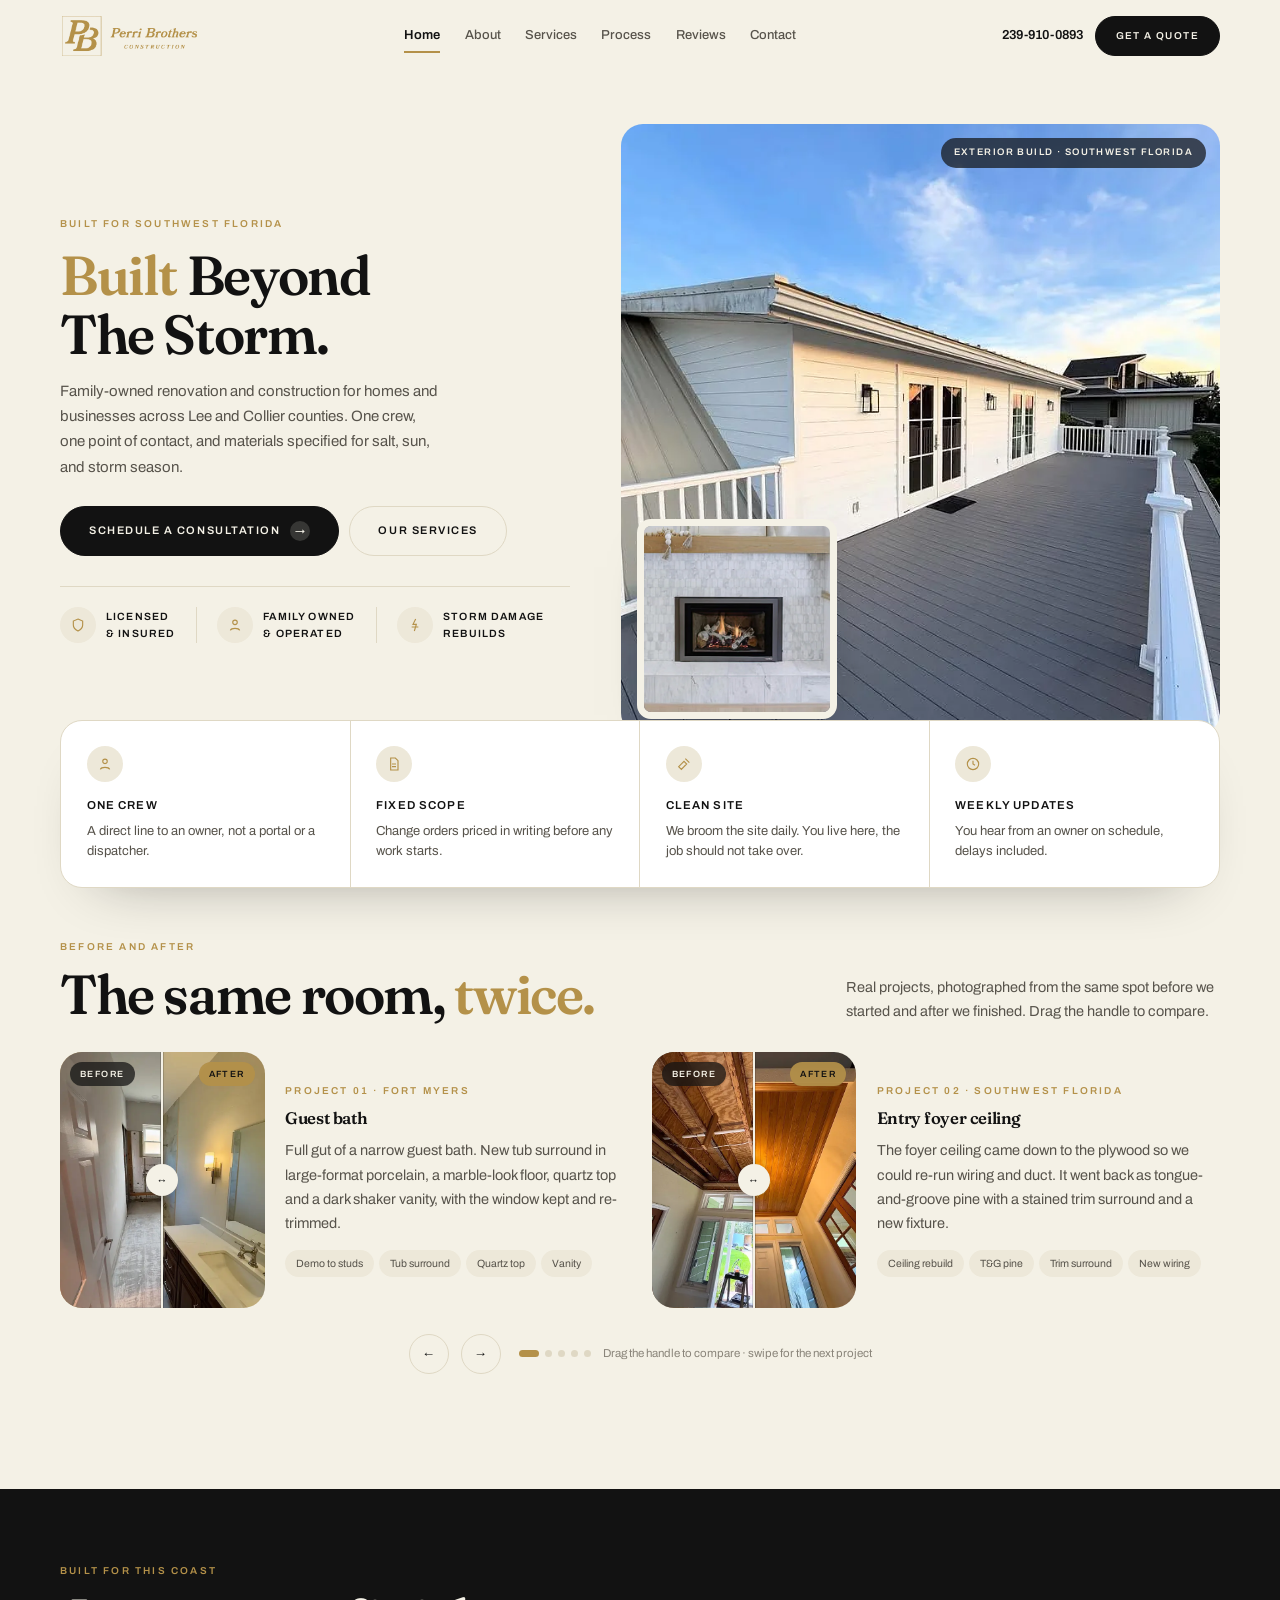
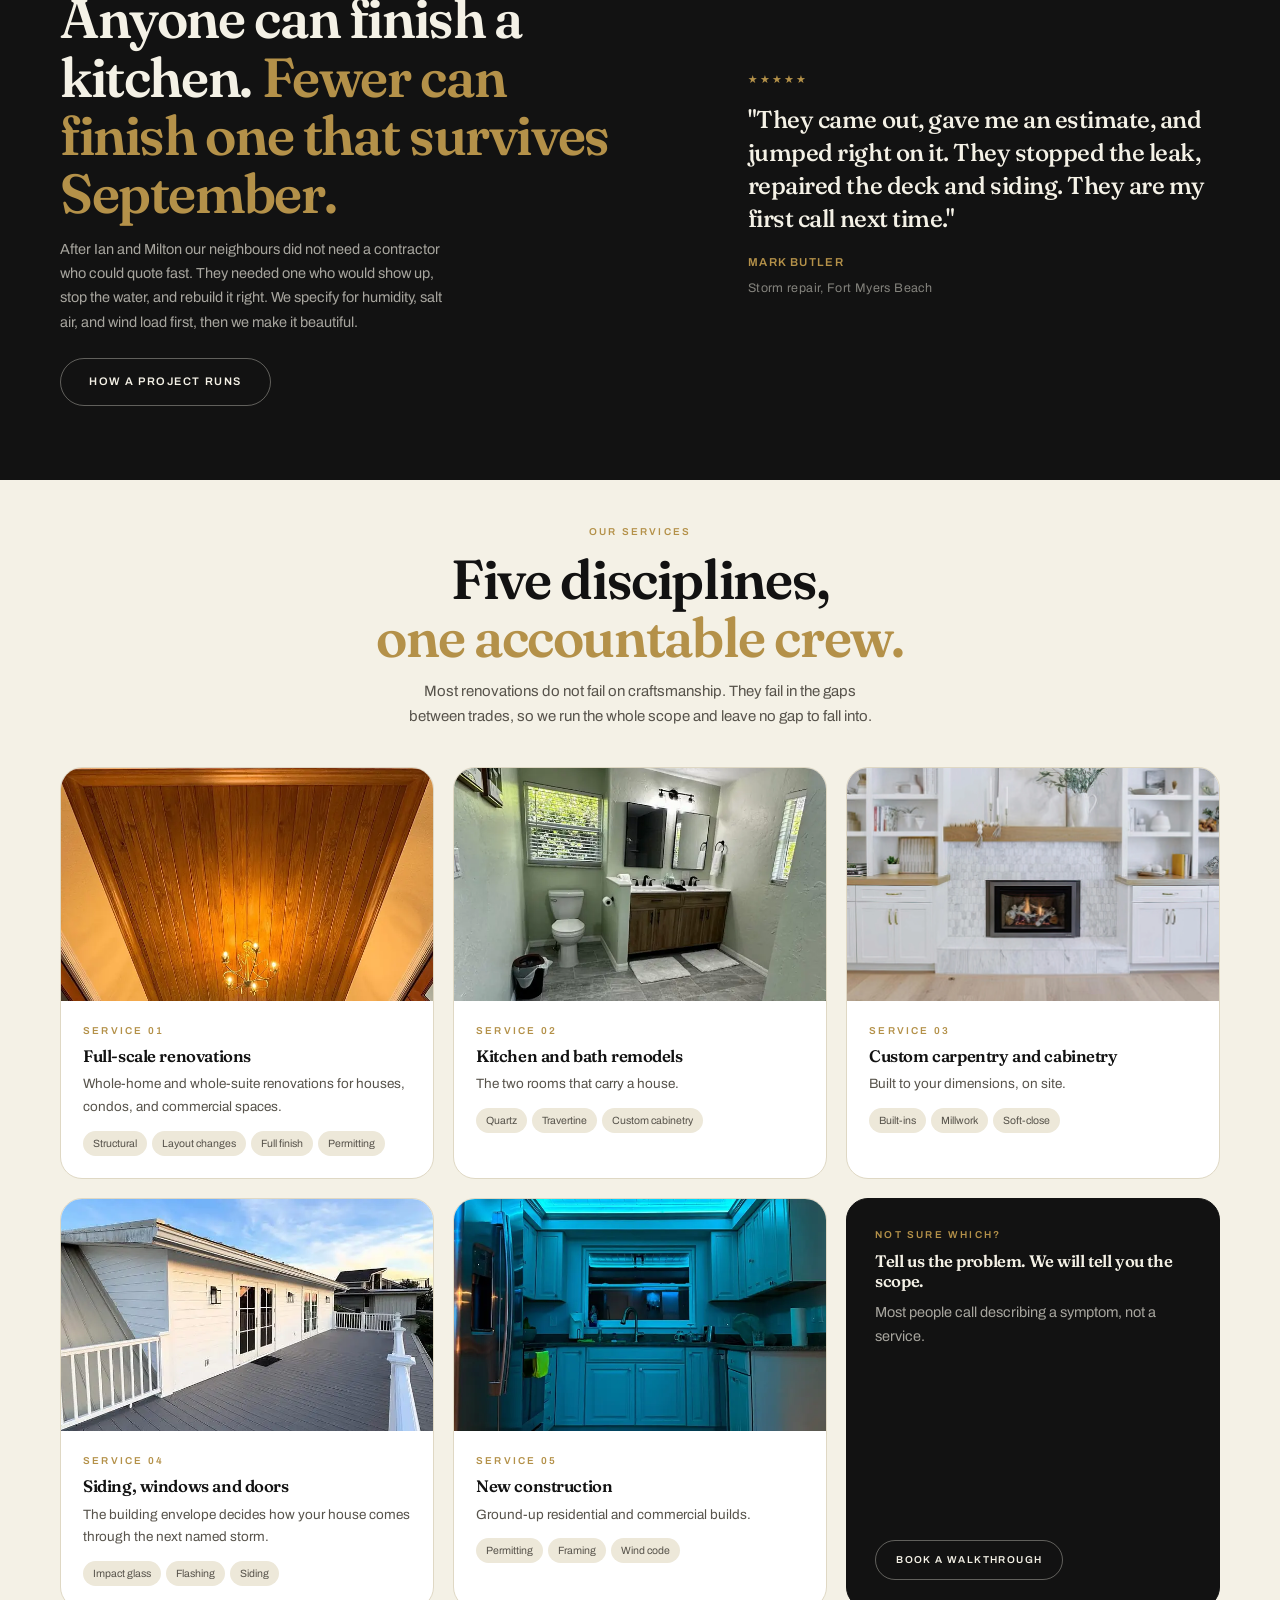
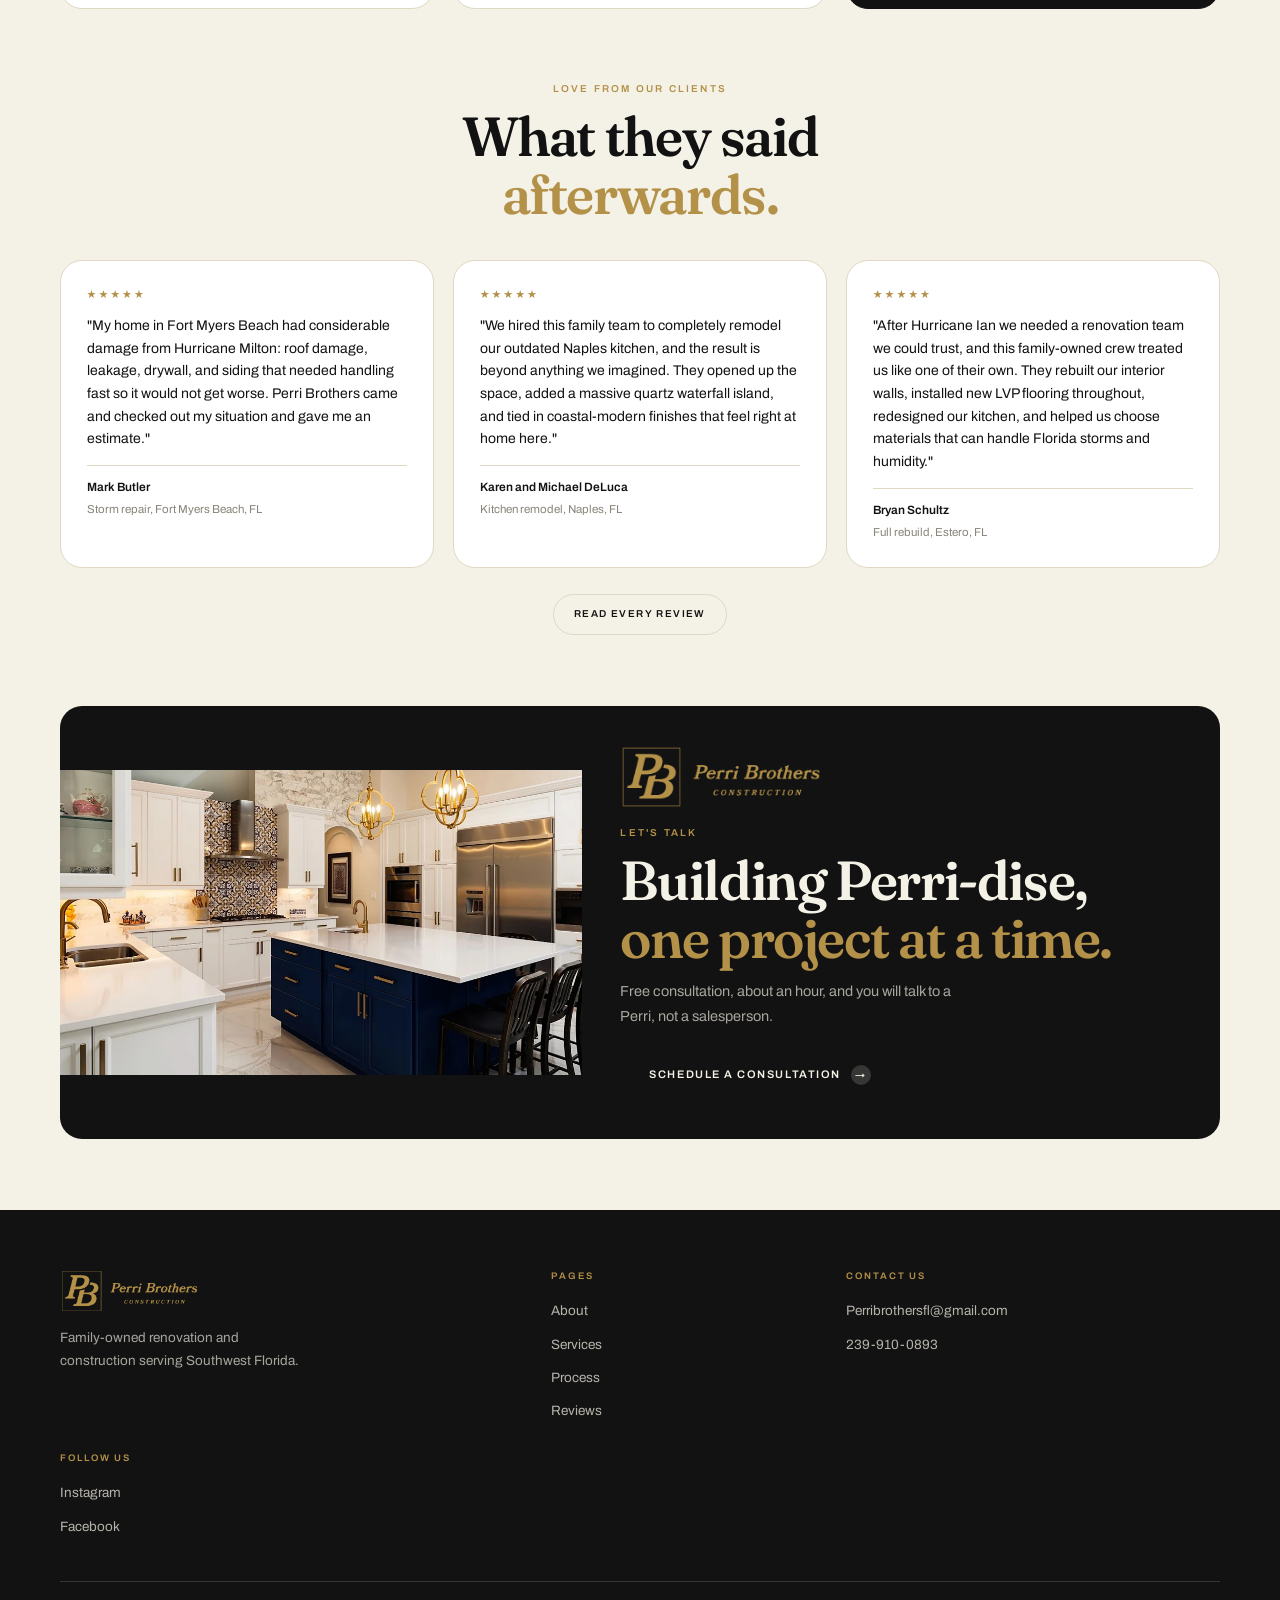
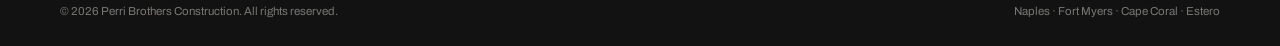
==== index.html @ 61377cba "Add files via upload" ====
<!DOCTYPE html>
<html lang="en">
<head>
<meta charset="utf-8">
<meta name="viewport" content="width=device-width, initial-scale=1">
<title>Perri Brothers Construction | Southwest Florida</title>
<meta name="description" content="Family-owned renovation and construction for homes and businesses across Southwest Florida.">
<link rel="icon" type="image/png" href="images/logo-monogram.png">
<link rel="apple-touch-icon" href="images/logo-monogram.png">
<link rel="stylesheet" href="css/styles.css">
<link rel="canonical" href="https://perribrothers.com/">
<meta name="theme-color" content="#121212">
<meta name="robots" content="index,follow">
<meta property="og:type" content="website">
<meta property="og:site_name" content="Perri Brothers Construction">
<meta property="og:title" content="Perri Brothers Construction | Southwest Florida">
<meta property="og:description" content="Family-owned renovation and construction for homes and businesses across Lee and Collier counties.">
<meta property="og:url" content="https://perribrothers.com/">
<meta property="og:image" content="https://perribrothers.com/images/hero-exterior-deck.webp">
<meta name="twitter:card" content="summary_large_image">
<link rel="preload" as="image" href="images/hero-exterior-deck.webp">
<script type="application/ld+json">
{
  "@context": "https://schema.org",
  "@type": "GeneralContractor",
  "name": "Perri Brothers Construction",
  "url": "https://perribrothers.com/",
  "image": "https://perribrothers.com/images/hero-exterior-deck.webp",
  "email": "Perribrothersfl@gmail.com",
  "telephone": "+1-239-910-0893",
  "description": "Family-owned renovation and construction for homes and businesses across Southwest Florida.",
  "areaServed": ["Fort Myers","Fort Myers Beach","Cape Coral","Estero","Sanibel","Lehigh Acres","Naples","Bonita Springs"],
  "address": {"@type":"PostalAddress","addressRegion":"FL","addressCountry":"US"},
  "sameAs": ["https://www.instagram.com/perri_brothers/","https://www.facebook.com/profile.php?id=61581746925898"]
}
</script>
<link rel="preconnect" href="https://fonts.googleapis.com">
<link rel="preconnect" href="https://fonts.gstatic.com" crossorigin>
<link href="https://fonts.googleapis.com/css2?family=Archivo:wght@400;500;600;700&family=Fraunces:opsz,wght,SOFT,WONK@9..144,400..700,0..100,0..1&display=swap" rel="stylesheet">
</head>
<body>

<svg style="display:none">
  <symbol id="i-shield" viewBox="0 0 24 24" fill="none" stroke="currentColor" stroke-width="1.7"><path d="M12 3l7 3v6c0 4-3 7-7 9-4-2-7-5-7-9V6z"/></symbol>
  <symbol id="i-home" viewBox="0 0 24 24" fill="none" stroke="currentColor" stroke-width="1.7"><path d="M4 11l8-6 8 6M6 10v9h12v-9"/></symbol>
  <symbol id="i-storm" viewBox="0 0 24 24" fill="none" stroke="currentColor" stroke-width="1.7"><path d="M7 15h10M13 3l-4 8h5l-3 10"/></symbol>
  <symbol id="i-user" viewBox="0 0 24 24" fill="none" stroke="currentColor" stroke-width="1.7"><circle cx="12" cy="8" r="3.4"/><path d="M5 20c1.5-4 12.5-4 14 0"/></symbol>
  <symbol id="i-doc" viewBox="0 0 24 24" fill="none" stroke="currentColor" stroke-width="1.7"><path d="M7 3h7l4 4v14H7z"/><path d="M9 12h6M9 16h6"/></symbol>
  <symbol id="i-broom" viewBox="0 0 24 24" fill="none" stroke="currentColor" stroke-width="1.7"><path d="M14 4l6 6M8 20l-4-4 8-8 4 4z"/></symbol>
  <symbol id="i-clock" viewBox="0 0 24 24" fill="none" stroke="currentColor" stroke-width="1.7"><circle cx="12" cy="12" r="8.5"/><path d="M12 7v5l3 2"/></symbol>
  <symbol id="i-pin" viewBox="0 0 24 24" fill="none" stroke="currentColor" stroke-width="1.7"><path d="M12 21s7-6 7-11a7 7 0 10-14 0c0 5 7 11 7 11z"/><circle cx="12" cy="10" r="2.4"/></symbol>
  <symbol id="i-mail" viewBox="0 0 24 24" fill="none" stroke="currentColor" stroke-width="1.7"><rect x="3" y="5" width="18" height="14" rx="2"/><path d="M3.5 7l8.5 6 8.5-6"/></symbol>
  <symbol id="i-phone" viewBox="0 0 24 24" fill="none" stroke="currentColor" stroke-width="1.7"><path d="M6 3h3l2 5-2.5 1.5a12 12 0 006 6L16 13l5 2v3a2 2 0 01-2.2 2A17 17 0 014 5.2 2 2 0 016 3z"/></symbol>
  <symbol id="i-ig" viewBox="0 0 24 24" fill="none" stroke="currentColor" stroke-width="1.7"><rect x="3.5" y="3.5" width="17" height="17" rx="5"/><circle cx="12" cy="12" r="3.6"/><circle cx="17" cy="7" r="1"/></symbol>
  <symbol id="i-star" viewBox="0 0 24 24" fill="none" stroke="currentColor" stroke-width="1.7"><path d="M12 4l2.4 5 5.6.7-4 3.9 1 5.4-5-2.7-5 2.7 1-5.4-4-3.9 5.6-.7z"/></symbol>
</svg>

<header class="nav" id="nav"><div class="nav__in">
  <a href="#/home" data-go="home" aria-label="Perri Brothers Construction, home"><img class="brand" id="navLogo" alt="Perri Brothers Construction"></a>
  <nav class="nav__l" id="links">
    <a href="#/home" data-go="home">Home</a>
    <a href="#/about" data-go="about">About</a>
    <a href="#/services" data-go="services">Services</a>
    <a href="#/process" data-go="process">Process</a>
    <a href="#/reviews" data-go="reviews">Reviews</a>
    <a href="#/contact" data-go="contact">Contact</a>
  </nav>
  <div class="nav__r">
    <a class="nav__t" href="tel:+12399100893">239-910-0893</a>
    <a class="b b--s" href="#/contact" data-go="contact">Get a quote</a>
    <button class="bg" id="bg" aria-label="Menu"><i></i><i></i><i></i></button>
  </div>
</div></header>

<main>

<!-- ================= HOME ================= -->
<section class="page on" id="p-home">

  <div class="hero wrap">
    <div class="hero__g">
      <div data-r>
        <span class="lbl">Built for Southwest Florida</span>
        <h1 class="s1"><span class="gold">Built</span> Beyond<br>The Storm.</h1>
        <p class="p p--lg">Family-owned renovation and construction for homes and businesses across Lee and Collier counties. One crew, one point of contact, and materials specified for salt, sun, and storm season.</p>
        <div class="hero__acts">
          <a class="b" href="#/contact" data-go="contact">Schedule a consultation <span class="ar">&rarr;</span></a>
          <a class="b b--o" href="#/services" data-go="services">Our services</a>
        </div>
        <div class="trio">
          <div><span class="ico"><svg><use href="#i-shield"/></svg></span><b>Licensed<br>&amp; insured</b></div>
          <div><span class="ico"><svg><use href="#i-user"/></svg></span><b>Family owned<br>&amp; operated</b></div>
          <div><span class="ico"><svg><use href="#i-storm"/></svg></span><b>Storm damage<br>rebuilds</b></div>
        </div>
      </div>
      <div class="hero__m" data-r style="--d:100ms">
        <figure class="hero__main">
          <img data-img="hero_a" alt="Composite deck, railings and siding on a completed Southwest Florida build">
          <figcaption>Exterior build &middot; Southwest Florida</figcaption>
        </figure>
        <figure class="hero__inset">
          <img data-img="hero_b" alt="Marble fireplace surround and custom built-in shelving">
        </figure>
      </div>
    </div>
  </div>

  <div class="wrap barlift" style="padding-bottom:clamp(30px,4vw,52px)">
    <div class="bar" data-r>
      <div><span class="ico"><svg><use href="#i-user"/></svg></span><b>One crew</b><p>A direct line to an owner, not a portal or a dispatcher.</p></div>
      <div><span class="ico"><svg><use href="#i-doc"/></svg></span><b>Fixed scope</b><p>Change orders priced in writing before any work starts.</p></div>
      <div><span class="ico"><svg><use href="#i-broom"/></svg></span><b>Clean site</b><p>We broom the site daily. You live here, the job should not take over.</p></div>
      <div><span class="ico"><svg><use href="#i-clock"/></svg></span><b>Weekly updates</b><p>You hear from an owner on schedule, delays included.</p></div>
    </div>
  </div>

  <div class="wrap sec" style="padding-top:0">
    <div class="grid" style="margin-bottom:clamp(18px,2.2vw,30px)">
      <div class="sp6" data-r>
        <span class="lbl">Before and after</span>
        <h2 class="s1" style="margin-top:10px">The same room, <span class="gold">twice.</span></h2>
      </div>
      <div class="sp4 st9" style="align-self:end" data-r>
        <p class="p">Real projects, photographed from the same spot before we started and after we finished. Drag the handle to compare.</p>
      </div>
    </div>
    <div class="ba" data-r>
      <div class="ba__track" id="baTrack"></div>
      <div class="ba__nav">
        <button class="ba__b" id="baPrev" aria-label="Previous project">&larr;</button>
        <button class="ba__b" id="baNext" aria-label="Next project">&rarr;</button>
        <span class="ba__dots" id="baDots"></span>
        <span class="ba__hint">Drag the handle to compare &middot; swipe for the next project</span>
      </div>
    </div>
  </div>

  <div class="coast">
    <div class="wrap"><div class="grid" style="align-items:center">
      <div class="sp6" data-r>
        <span class="lbl">Built for this coast</span>
        <h2 class="s1" style="margin-top:10px;color:var(--cream)">Anyone can finish a kitchen. <span class="gold">Fewer can finish one that survives September.</span></h2>
        <p class="p" style="margin-top:14px;color:rgba(244,241,230,.66);max-width:48ch">After Ian and Milton our neighbours did not need a contractor who could quote fast. They needed one who would show up, stop the water, and rebuild it right. We specify for humidity, salt air, and wind load first, then we make it beautiful.</p>
        <a class="b b--od" style="margin-top:24px" href="#/process" data-go="process">How a project runs</a>
      </div>
      <div class="sp5 st8" data-r style="--d:80ms">
        <div style="color:var(--gold);font-size:11px;letter-spacing:.2em;margin-bottom:14px">★★★★★</div>
        <blockquote style="font-family:var(--serif);font-variation-settings:'SOFT' 28,'WONK' 1;font-weight:500;font-size:clamp(18px,1.9vw,26px);line-height:1.36;letter-spacing:-.02em;color:var(--cream)">"They came out, gave me an estimate, and jumped right on it. They stopped the leak, repaired the deck and siding. They are my first call next time."</blockquote>
        <div style="margin-top:18px;font-size:11.5px;font-weight:600;letter-spacing:.12em;text-transform:uppercase;color:var(--gold)">Mark Butler<span style="display:block;font-weight:400;letter-spacing:.03em;text-transform:none;color:rgba(244,241,230,.5);margin-top:6px;font-size:12.5px">Storm repair, Fort Myers Beach</span></div>
      </div>
    </div></div>
  </div>

  <div class="wrap sec" style="padding-top:0">
    <div class="center" style="max-width:640px;margin:0 auto clamp(26px,3vw,40px)" data-r>
      <span class="lbl">Our services</span>
      <h2 class="s1" style="margin-top:10px">Five disciplines, <span class="gold nl">one accountable crew.</span></h2>
      <p class="p p--lg" style="margin-top:12px;max-width:52ch">Most renovations do not fail on craftsmanship. They fail in the gaps between trades, so we run the whole scope and leave no gap to fall into.</p>
    </div>
    <div class="grid swipe" id="svcCards"></div>
  </div>

  <div class="wrap sec" style="padding-top:0">
    <div class="center" style="max-width:600px;margin:0 auto clamp(24px,3vw,36px)" data-r>
      <span class="lbl">Love from our clients</span>
      <h2 class="s1" style="margin-top:10px">What they said <span class="gold">afterwards.</span></h2>
    </div>
    <div class="grid swipe" id="tstCards"></div>
    <div class="center" style="margin-top:26px" data-r><a class="b b--o b--s" href="#/reviews" data-go="reviews">Read every review</a></div>
  </div>

  <div class="wrap"><div class="ban" data-r>
    <div class="ban__i"><img data-img="kitchen" alt="Completed kitchen renovation"></div>
    <div class="ban__b">
      <img class="brand brand--lg" id="banLogo" style="margin-bottom:16px" alt="">
      <span class="lbl">Let's talk</span>
      <h2 class="s1" style="margin-top:10px;color:var(--cream)">Building Perri-dise, <span class="gold">one project at a time.</span></h2>
      <p class="p">Free consultation, about an hour, and you will talk to a Perri, not a salesperson.</p>
      <a class="b" style="margin-top:22px" href="#/contact" data-go="contact">Schedule a consultation <span class="ar">&rarr;</span></a>
    </div>
  </div></div>
</section>

<!-- ================= ABOUT ================= -->
<section class="page" id="p-about">
  <div class="ph"><div class="wrap"><div class="grid">
    <div class="sp7" data-r><span class="ph__n">02 / About</span><h1 class="s1">Two brothers, one crew, <span class="gold nl">a name on every job.</span></h1></div>
    <div class="sp4 st9" style="align-self:end" data-r><p class="p">Not a franchise or a call centre. The people who quote your project are the people who run it.</p></div>
  </div></div></div>

  <div class="wrap sec"><div class="grid" style="align-items:center">
    <div class="sp6" data-r><div style="border-radius:var(--rr);overflow:hidden"><img data-img="team" alt="The Perri brothers, owners of Perri Brothers Construction" style="width:100%;aspect-ratio:3/2;object-fit:cover;object-position:center 16%"></div></div>
    <div class="sp5 st8" data-r style="--d:80ms">
      <span class="lbl">The owners</span>
      <h2 class="s2" style="margin-top:10px">You will meet us on day one, <span class="gold nl">and every day after.</span></h2>
      <p class="p" style="margin-top:14px">Most homeowners meet a salesperson, sign, and never see them again. We built this the other way around. The brothers who shake your hand at the walkthrough are on site through framing, selections, and the punch list.</p>
      <p class="p" style="margin-top:11px">It is also why we cap how many projects we run at once. We would rather turn work down than hand your house to a crew we have never met.</p>
    </div>
  </div></div>

  <div class="wrap sec" style="padding-top:0">
    <div class="center" style="max-width:600px;margin:0 auto clamp(24px,3vw,36px)" data-r>
      <span class="lbl">Mission, vision and values</span>
      <h2 class="s1" style="margin-top:10px">What the family <span class="gold nl">stands on.</span></h2>
      <p class="p" style="margin-top:12px">To deliver high-quality construction with integrity, professionalism, and diligence.</p>
    </div>
    <div class="grid swipe" id="valGrid">
      <div class="sp4" data-r><div class="step"><div class="n">I</div><h4>Integrity</h4><p>We believe in developing lasting relationships through honesty and dependability. In practice that means telling you when a repair is cheaper than the remodel you called about.</p></div></div>
      <div class="sp4" data-r style="--d:70ms"><div class="step"><div class="n">II</div><h4>Quality</h4><p>Every project is set about with meticulous care and craftsmanship. It is also why we are rarely the fastest quote you will get.</p></div></div>
      <div class="sp4" data-r style="--d:140ms"><div class="step"><div class="n">III</div><h4>Communication</h4><p>Timeliness and transparency are the cornerstones of the trust we build with every client, including the weeks when the news is a delay.</p></div></div>
    </div>
  </div>

  <div class="wrap sec" style="padding-top:0"><div class="grid" style="align-items:center">
    <div class="sp6" data-r>
      <span class="lbl">Service area</span>
      <h2 class="s2" style="margin-top:10px">We keep the radius <span class="gold">tight on purpose.</span></h2>
      <p class="p" style="margin-top:12px">Close enough that an owner can be at your house the same morning you call.</p>
      <div style="margin-top:16px">
        <div class="row"><b>Lee County</b><span>Fort Myers, Fort Myers Beach, Cape Coral, Estero, Sanibel, Lehigh Acres</span></div>
        <div class="row"><b>Collier County</b><span>Naples, Bonita Springs</span></div>
      </div>
    </div>
    <div class="sp5 st8" data-r style="--d:80ms">
      <div style="border-radius:var(--rr);overflow:hidden"><img data-img="b_van" alt="Finished vanity detail" style="width:100%;aspect-ratio:4/3;object-fit:cover"></div>
      <p class="p" style="margin-top:14px">Not on the list? Call us anyway. If we cannot take it, we will tell you who should.</p>
    </div>
  </div></div>
</section>

<!-- ================= SERVICES ================= -->
<section class="page" id="p-services">
  <div class="ph"><div class="wrap"><div class="grid">
    <div class="sp7" data-r><span class="ph__n">03 / Services</span><h1 class="s1">What is <span class="gold">actually included.</span></h1></div>
    <div class="sp4 st9" style="align-self:end" data-r><p class="p">Every contractor lists the same five. Here is the scope behind ours.</p></div>
  </div></div></div>
  <div class="wrap sec">
    <div class="grid" style="margin-bottom:clamp(22px,2.6vw,36px)">
      <div class="sp7" data-r>
        <span class="lbl">Our services</span>
        <h2 class="s1" style="margin-top:10px">Five disciplines, <span class="gold">one crew.</span></h2>
      </div>
      <div class="sp4 st9" style="align-self:end" data-r>
        <p class="p">Open a category to see the full scope: what we handle, what we specify, and when it is the right call.</p>
        <a class="b" style="margin-top:18px" href="#/contact" data-go="contact">Get a quote <span class="ar">&rarr;</span></a>
      </div>
    </div>
    <div id="svcFull" data-r></div>
  </div>

  <div class="wrap"><div class="ban" data-r>
    <div class="ban__i"><img data-img="l_shelf" alt="Custom millwork detail"></div>
    <div class="ban__b">
      <span class="lbl">Still deciding?</span>
      <h2 class="s1" style="margin-top:10px;color:var(--cream)">Tell us the problem. <span class="gold">We will tell you the scope.</span></h2>
      <p class="p">Most people call describing a symptom, not a service. Walking the space is how we find out which it is.</p>
      <a class="b" style="margin-top:22px" href="#/contact" data-go="contact">Book a walkthrough <span class="ar">&rarr;</span></a>
    </div>
  </div></div>
</section>

<!-- ================= PROCESS ================= -->
<section class="page" id="p-process">
  <div class="ph"><div class="wrap"><div class="grid">
    <div class="sp7" data-r><span class="ph__n">04 / Process</span><h1 class="s1">Five stages. <span class="gold nl">No mystery months.</span></h1></div>
    <div class="sp4 st9" style="align-self:end" data-r><p class="p">The worst part of a renovation is not the dust. It is not knowing what happens next.</p></div>
  </div></div></div>

  <div class="wrap sec">
    <ol class="tl">
      <li class="tl__i" data-r style="--d:0ms"><span class="tl__n">01</span><h4>Consultation</h4><p>We walk the space, listen to what is not working, and talk honestly about budget before anyone draws anything. Free, about an hour.</p><span class="tl__o">You leave with A realistic budget range</span></li>
      <li class="tl__i" data-r style="--d:60ms"><span class="tl__n">02</span><h4>Design and selections</h4><p>Layouts, materials, and fixtures chosen together, with samples in hand and in your light rather than from a catalogue.</p><span class="tl__o">You leave with A fixed scope and a firm number</span></li>
      <li class="tl__i" data-r style="--d:120ms"><span class="tl__n">03</span><h4>Permitting</h4><p>We pull permits and handle the county. In Lee and Collier this is where most projects stall, so we build the wait into your schedule.</p><span class="tl__o">You leave with Approved permits and a real start date</span></li>
      <li class="tl__i" data-r style="--d:180ms"><span class="tl__n">04</span><h4>Build</h4><p>One crew, sequenced trades, and a site broomed at the end of every day. You get a weekly update from an owner, including the weeks when the news is a delay.</p><span class="tl__o">You leave with Weekly updates, no surprise change orders</span></li>
      <li class="tl__i" data-r style="--d:240ms"><span class="tl__n">05</span><h4>Punch and walkthrough</h4><p>We walk it with you and write down everything you notice, not just what we notice. The list closes out before we ask for final payment.</p><span class="tl__o">You leave with A closed punch list and warranty in writing</span></li>
    </ol>
  </div>

  <div class="wrap sec" style="padding-top:0">
    <div class="center" style="max-width:600px;margin:0 auto clamp(24px,3vw,36px)" data-r>
      <span class="lbl">The honest part</span>
      <h2 class="s1" style="margin-top:10px">Where projects <span class="gold">actually go wrong.</span></h2>
    </div>
    <div class="grid swipe" id="honestGrid">
      <div class="sp4" data-r><div class="step"><h4>Permitting</h4><p>County review times move. We quote a range, not a promise, and update you the day it changes.</p></div></div>
      <div class="sp4" data-r style="--d:70ms"><div class="step"><h4>Selections</h4><p>Late material choices stall framing. We lock finishes before demo starts for a reason.</p></div></div>
      <div class="sp4" data-r style="--d:140ms"><div class="step"><h4>Hidden conditions</h4><p>Older SWFL homes hide rot and out-of-code wiring. We price it the day we find it, in writing.</p></div></div>
    </div>
  </div>
</section>

<!-- ================= REVIEWS ================= -->
<section class="page" id="p-reviews">
  <div class="ph"><div class="wrap"><div class="grid">
    <div class="sp7" data-r><span class="ph__n">05 / Reviews</span><h1 class="s1">The whole review, <span class="gold nl">not the pull quote.</span></h1></div>
    <div class="sp4 st9" style="align-self:end" data-r><p class="p">Two of these came to us after a hurricane, which tells you more than a rating out of five.</p></div>
  </div></div></div>
  <div class="wrap sec" id="revFull"></div>

  <div class="wrap sec" style="padding-top:0">
    <div class="grid" style="margin-bottom:clamp(14px,1.8vw,24px)">
      <div class="sp7" data-r><span class="lbl">Recent work</span><h2 class="s2" style="margin-top:8px">A few of the jobs behind these reviews.</h2></div>
    </div>
    <div class="work" data-r>
      <figure><img data-img="svc_reno" alt="Tongue and groove ceiling rebuild"></figure>
      <figure><img data-img="rev_b" alt="Finished guest bath"></figure>
      <figure><img data-img="rev_a" alt="Grey subway tile walk-in shower"></figure>
      <figure><img data-img="svc_env" alt="Exterior deck and siding"></figure>
    </div>
  </div>
  <div class="wrap"><div class="ban" data-r>
    <div class="ban__i"><img data-img="l_fire" alt="Finished fireplace surround"></div>
    <div class="ban__b">
      <span class="lbl">Your turn</span>
      <h2 class="s1" style="margin-top:10px;color:var(--cream)">We would rather <span class="gold">earn the next one.</span></h2>
      <p class="p">Every review here started with a walkthrough and an honest number.</p>
      <a class="b" style="margin-top:22px" href="#/contact" data-go="contact">Schedule a consultation <span class="ar">&rarr;</span></a>
    </div>
  </div></div>
</section>

<!-- ================= CONTACT ================= -->
<section class="page" id="p-contact">
  <div class="ph"><div class="wrap"><div class="grid">
    <div class="sp7" data-r><span class="ph__n">06 / Contact</span><h1 class="s1">Tell us what <span class="gold nl">you are planning.</span></h1></div>
    <div class="sp4 st9" style="align-self:end" data-r><p class="p">An owner reads every one of these.</p></div>
  </div></div></div>

  <div class="wrap sec">
    <div class="ct3" data-r>
      <a href="mailto:Perribrothersfl@gmail.com"><span class="ico"><svg><use href="#i-mail"/></svg></span><span><b>Email us</b><em>Perribrothersfl@gmail.com</em></span></a>
      <a href="tel:+12399100893"><span class="ico"><svg><use href="#i-phone"/></svg></span><span><b>Call us</b><em>239-910-0893</em></span></a>
      <a href="https://www.instagram.com/perri_brothers/"><span class="ico"><svg><use href="#i-ig"/></svg></span><span><b>Follow the work</b><em>@perri_brothers</em></span></a>
    </div>

    <div class="grid">
      <div class="sp7" data-r>
        <div class="ctform">
          <span class="lbl">Request a quote</span>
          <h2 class="s3" style="margin-top:8px">Tell us the problem, not the solution.</h2>
          <p class="p" style="margin-top:8px">Most people call describing a symptom. Walking the space is how we work out the scope.</p>
          <div style="display:grid;gap:16px;margin-top:22px">
            <div class="duo">
              <div class="f"><label for="n1">Name</label><input id="n1" type="text" placeholder="First and last"></div>
              <div class="f"><label for="n2">Phone</label><input id="n2" type="tel" placeholder="(239) 000-0000"></div>
            </div>
            <div class="f"><label for="n3">Email</label><input id="n3" type="email" placeholder="you@email.com"></div>
            <div class="duo">
              <div class="f"><label for="n4">City</label><select id="n4"><option>Naples</option><option>Fort Myers</option><option>Fort Myers Beach</option><option>Cape Coral</option><option>Estero</option><option>Bonita Springs</option><option>Sanibel</option><option>Lehigh Acres</option><option>Somewhere else</option></select></div>
              <div class="f"><label for="n5">Project type</label><select id="n5"><option>Full renovation</option><option>Kitchen or bath</option><option>Carpentry or cabinetry</option><option>Siding, windows or doors</option><option>New construction</option><option>Storm repair</option></select></div>
            </div>
            <div class="f"><label for="n6">What are you trying to fix or build?</label><textarea id="n6" placeholder="Rough scope, timing, and anything that has already gone wrong."></textarea></div>
            <div><button class="b" type="button" id="send">Send request <span class="ar">&rarr;</span></button></div>
            <p class="nt" id="note">Prototype form, not wired to an inbox yet. Connect to the client's CRM or a form endpoint before launch.</p>
          </div>
        </div>
      </div>

      <div class="sp4 st9" data-r style="--d:80ms">
        <div class="ctside">
          <div class="ctnext">
            <figure class="ctnext__pic">
              <img data-img="pbmark" alt="Perri Brothers Construction">
              <figcaption>You will be talking to an owner</figcaption>
            </figure>
            <span class="lbl">What happens next</span>
            <ol>
              <li><i>01</i><span>We call back with a few questions to check we are the right fit.</span></li>
              <li><i>02</i><span>We walk the space together. Free, about an hour, with an owner.</span></li>
              <li><i>03</i><span>You get a written scope and budget range, not a vague verbal number.</span></li>
            </ol>
            <div class="ctnext__area">
              <span class="lbl">Where we work</span>
              <p>Lee and Collier counties: Fort Myers, Fort Myers Beach, Cape Coral, Estero, Sanibel, Lehigh Acres, Naples and Bonita Springs.</p>
            </div>
          </div>

        </div>
      </div>
    </div>
  </div>

</section>

</main>

<footer class="ft"><div class="wrap">
  <div class="grid">
    <div class="sp4">
      <img class="brand" id="ftLogo" alt="Perri Brothers Construction">
      <p class="p p--d" style="margin-top:14px;font-size:13.5px;max-width:30ch">Family-owned renovation and construction serving Southwest Florida.</p>
    </div>
    <div class="sp3 st6"><h4>Pages</h4><ul>
      <li><a href="#/about" data-go="about">About</a></li><li><a href="#/services" data-go="services">Services</a></li>
      <li><a href="#/process" data-go="process">Process</a></li><li><a href="#/reviews" data-go="reviews">Reviews</a></li>
    </ul></div>
    <div class="sp3"><h4>Contact us</h4><ul>
      <li><a href="mailto:Perribrothersfl@gmail.com">Perribrothersfl@gmail.com</a></li>
      <li><a href="tel:+12399100893">239-910-0893</a></li>
    </ul></div>
    <div class="sp2"><h4>Follow us</h4><ul>
      <li><a href="https://www.instagram.com/perri_brothers/">Instagram</a></li>
      <li><a href="https://www.facebook.com/profile.php?id=61581746925898">Facebook</a></li>
    </ul></div>
  </div>
  <div class="ft__bar"><span>© 2026 Perri Brothers Construction. All rights reserved.</span><span>Naples · Fort Myers · Cape Coral · Estero</span></div>
</div></footer>

<script src="js/main.js" defer></script>
</body>
</html>
---- css/styles.css ----
:root{
  /* sampled directly from the client's live site */
  --black:#121212; --black-2:#1B1B1A; --black-3:#262523;
  --cream:#F4F1E6; --cream-2:#EDE8D9; --cream-3:#E4DECB;
  --gold:#B49149;
  --white:#FFFFFF;
  --ink:#121212; --soft:#57534B; --mute:#8A857A;
  --line:#DFD8C4; --lineD:rgba(244,241,230,.16);
  --rr:22px; --r:14px;
  --gut:clamp(28px,5.5vw,60px);
  --sect:clamp(48px,5.6vw,86px);
  --ez:cubic-bezier(.22,1,.36,1);
  --serif:"Fraunces",Georgia,serif;
  --sans:"Archivo",system-ui,sans-serif;
}
:root{--gold-lt:#D3B276}

*{box-sizing:border-box}
html{scroll-behavior:smooth;background:var(--cream);overflow-x:clip}
body{margin:0;background:var(--cream);color:var(--ink);font-family:var(--sans);font-size:15px;line-height:1.62;-webkit-font-smoothing:antialiased;overflow-x:clip}
img{display:block;max-width:100%}
h1,h2,h3,h4,p,ul,figure,blockquote{margin:0;padding:0}
ul{list-style:none}

/* ---------- type ---------- */
.s1,.s2,.s3{font-family:var(--serif);font-variation-settings:"SOFT" 26,"WONK" 1;font-weight:600;letter-spacing:-.025em;line-height:1.06}
.s1{font-size:clamp(32px,4.3vw,58px)}
.s2{font-size:clamp(23px,2.4vw,36px)}
.s3{font-size:clamp(16px,1.3vw,20px);line-height:1.22}
.gold{color:var(--gold)}
/* .nl puts the gold phrase on its own line so headings never leave an orphan word */
.nl{display:block}
.lbl{font-family:var(--sans);font-size:10px;font-weight:600;letter-spacing:.22em;text-transform:uppercase;color:var(--gold);display:block}
.p{color:var(--soft);font-size:14.5px;line-height:1.68}
.p--d{color:rgba(244,241,230,.66)}
.p--lg{font-size:clamp(15px,1.15vw,17px)}
.on-d{color:var(--cream)}
.on-d .p{color:rgba(244,241,230,.66)}

/* ---------- shell ---------- */
.wrap{max-width:1340px;margin:0 auto;padding:0 var(--gut);width:100%}
.grid{display:grid;grid-template-columns:repeat(12,1fr);gap:clamp(12px,1.5vw,22px)}
/* span writes the END edge only so a start class can compose with it */
.sp2{grid-column-end:span 2}
.sp3{grid-column-end:span 3}.sp4{grid-column-end:span 4}.sp5{grid-column-end:span 5}
.sp6{grid-column-end:span 6}.sp7{grid-column-end:span 7}.sp8{grid-column-end:span 8}
.sp12{grid-column:1/-1}
.st6{grid-column-start:6}.st7{grid-column-start:7}.st8{grid-column-start:8}.st9{grid-column-start:9}
@media(max-width:960px){
  .grid{grid-template-columns:repeat(6,1fr)}
  .sp2,.sp3,.sp4{grid-column:auto/span 3}
  .sp5,.sp6,.sp7,.sp8{grid-column:1/-1}
}
@media(max-width:620px){.sp2,.sp3,.sp4{grid-column:1/-1}}
.sec{padding-block:var(--sect)}
.center{text-align:center}
.center .p{margin-left:auto;margin-right:auto}

/* ---------- buttons (pill, from the reference) ---------- */
.b{display:inline-flex;align-items:center;gap:10px;border-radius:999px;font-family:var(--sans);font-size:11px;font-weight:600;letter-spacing:.14em;text-transform:uppercase;padding:14px 28px;text-decoration:none;cursor:pointer;border:1px solid var(--black);background:var(--black);color:var(--cream);transition:background .35s var(--ez),color .35s var(--ez),border-color .35s var(--ez),transform .35s var(--ez)}
.b:hover{background:var(--gold);border-color:var(--gold);color:var(--black);transform:translateY(-2px)}
.b--o{background:transparent;color:var(--ink);border-color:var(--line)}
.b--o:hover{background:var(--black);border-color:var(--black);color:var(--cream)}
.b--od{background:transparent;color:var(--cream);border-color:rgba(244,241,230,.35)}
.b--od:hover{background:var(--gold);border-color:var(--gold);color:var(--black)}
.b--s{padding:11px 20px;font-size:10px}
.b .ar{width:20px;height:20px;border-radius:999px;background:rgba(244,241,230,.16);display:grid;place-items:center;font-size:10px;flex:none}
:focus-visible{outline:2px solid var(--gold);outline-offset:3px}

/* ---------- nav ---------- */
.nav{position:sticky;position:-webkit-sticky;top:0;z-index:60;isolation:isolate;background:var(--cream);border-bottom:1px solid transparent;transition:border-color .4s var(--ez),box-shadow .4s var(--ez)}
.nav.stk{border-bottom-color:var(--line);box-shadow:0 6px 26px -22px rgba(18,18,18,.5)}
.nav__in{max-width:1340px;margin:0 auto;padding:14px var(--gut);display:flex;align-items:center;justify-content:space-between;gap:18px}
.nav__l{display:flex;align-items:center;gap:clamp(12px,1.9vw,30px)}
.nav__l a{font-size:13px;font-weight:500;color:var(--soft);text-decoration:none;padding:4px 0;position:relative}
.nav__l a::after{content:"";position:absolute;left:0;right:0;bottom:-2px;height:1.5px;background:var(--gold);transform:scaleX(0);transition:transform .4s var(--ez)}
.nav__l a:hover::after,.nav__l a.on::after{transform:scaleX(1)}
.nav__l a.on{color:var(--ink);font-weight:600}
.nav__r{display:flex;align-items:center;gap:12px}
.nav__t{font-size:13px;font-weight:600;color:var(--ink);text-decoration:none}
.brand{display:block;height:44px;width:auto;aspect-ratio:3.151;object-fit:contain}
.brand--lg{height:clamp(48px,5vw,66px)}
.bg{display:none;width:40px;height:40px;border:1px solid var(--line);border-radius:999px;background:transparent;cursor:pointer;position:relative;flex:none}
.bg i{position:absolute;left:11px;width:18px;height:1.5px;background:var(--ink);transition:transform .4s var(--ez),opacity .3s}
.bg i:nth-child(1){top:15px}.bg i:nth-child(2){top:19.5px}.bg i:nth-child(3){top:24px}
body.mo .bg i:nth-child(1){transform:translateY(4.5px) rotate(45deg)}
body.mo .bg i:nth-child(2){opacity:0}
body.mo .bg i:nth-child(3){transform:translateY(-4.5px) rotate(-45deg)}
@media(max-width:1000px){
  .nav__l{position:absolute;left:0;right:0;top:100%;z-index:70;flex-direction:column;align-items:stretch;gap:0;background:var(--cream);border-bottom:1px solid var(--line);padding:8px var(--gut) 20px;opacity:0;visibility:hidden;transform:translateY(-10px);transition:all .4s var(--ez)}
  body.mo .nav__l{opacity:1;visibility:visible;transform:none}
  .nav__l a{display:block;width:100%;padding:15px 2px;font-size:16px;border-bottom:1px solid var(--line)}
  .nav__l a::after{display:none}
  .bg{display:block}.nav__t{display:none}.nav__r .b{display:none}
  .brand{height:38px}
}

/* ---------- hero ---------- */
.hero{padding-block:clamp(30px,4vw,56px) clamp(20px,3vw,36px)}
.hero__g{display:grid;grid-template-columns:minmax(0,.92fr) minmax(0,1.08fr);gap:clamp(24px,4vw,60px);align-items:center}
@media(max-width:960px){.hero__g{grid-template-columns:1fr}}
.hero h1{margin-top:14px}
.hero .p{margin-top:16px;max-width:42ch}
.hero__acts{display:flex;flex-wrap:wrap;gap:10px;margin-top:26px}
.trio{display:flex;flex-wrap:wrap;gap:0;margin-top:30px;padding-top:20px;border-top:1px solid var(--line)}
.trio div{display:flex;align-items:center;gap:10px;padding-right:clamp(14px,1.6vw,22px);margin-right:clamp(14px,1.6vw,22px);border-right:1px solid var(--line)}
.trio div:last-child{border-right:0;margin-right:0;padding-right:0}
.ico{width:36px;height:36px;border-radius:999px;background:var(--cream-2);border:1px solid transparent;display:grid;place-items:center;color:var(--gold);flex:none}
.ico svg{width:16px;height:16px}
.trio b{font-size:10.5px;font-weight:600;letter-spacing:.11em;text-transform:uppercase;color:var(--ink)}
.hero__m{position:relative}
.hero__main{margin:0;border-radius:var(--rr);overflow:hidden;background:var(--cream-2);position:relative}
.hero__main img{width:100%;aspect-ratio:5/5.1;object-fit:cover;display:block}
.hero__main figcaption{position:absolute;right:14px;top:14px;background:rgba(18,18,18,.7);backdrop-filter:blur(8px);color:var(--cream);font-size:9.5px;font-weight:600;letter-spacing:.15em;text-transform:uppercase;padding:7px 13px;border-radius:999px}
/* second project layered in the corner: kept inside the frame so it can never collide
   with the text column or the benefits bar that lifts up underneath */
.hero__inset{position:absolute;left:16px;bottom:16px;width:40%;max-width:200px;margin:0;border-radius:var(--r);overflow:hidden;border:7px solid var(--cream);box-shadow:0 22px 46px -26px rgba(18,18,18,.6)}
.hero__inset img{width:100%;aspect-ratio:1/1;object-fit:cover;display:block}
@media(max-width:700px){.hero__inset{width:36%;max-width:132px;border-width:5px;left:12px;bottom:12px}
  .hero__main figcaption{right:10px;top:10px;font-size:9px;padding:6px 10px}}

/* ---------- benefits bar ---------- */
.barlift{position:relative;z-index:2;margin-top:clamp(-64px,-4vw,-24px)}
@media(max-width:960px){.barlift{margin-top:0}}
.bar{background:var(--white);border:1px solid var(--line);border-radius:var(--rr);display:grid;grid-template-columns:repeat(4,1fr);overflow:hidden;box-shadow:0 26px 60px -40px rgba(18,18,18,.45)}
@media(max-width:900px){.bar{grid-template-columns:1fr 1fr}}
@media(max-width:520px){.bar{grid-template-columns:1fr}}
.bar > div{padding:clamp(18px,2vw,26px);border-right:1px solid var(--line)}
.bar > div:last-child{border-right:0}
@media(max-width:900px){
  .bar > div:nth-child(2n){border-right:0}
  .bar > div:nth-child(-n+2){border-bottom:1px solid var(--line)}
}
@media(max-width:520px){.bar > div{border-right:0;border-bottom:1px solid var(--line)}.bar > div:last-child{border-bottom:0}}
.bar b{display:block;font-size:11.5px;font-weight:600;letter-spacing:.1em;text-transform:uppercase;margin:14px 0 6px}
.bar p{font-size:13px;color:var(--soft);line-height:1.55}

/* ---------- split showcase ---------- */
.show{background:var(--cream-2);border-radius:var(--rr);display:grid;grid-template-columns:.86fr 1.14fr;gap:clamp(18px,2.4vw,34px);padding:clamp(20px,2.4vw,34px);align-items:center}
@media(max-width:900px){.show{grid-template-columns:1fr}}
.show__imgs{display:grid;grid-template-columns:1fr 1fr;gap:12px}
.show__imgs figure{position:relative;border-radius:var(--r);overflow:hidden;margin:0}
.show__imgs img{width:100%;aspect-ratio:3/3.4;object-fit:cover}
.show__imgs figcaption{position:absolute;left:12px;top:12px;background:rgba(18,18,18,.72);backdrop-filter:blur(6px);color:var(--cream);font-size:9.5px;font-weight:600;letter-spacing:.16em;text-transform:uppercase;padding:6px 11px;border-radius:999px}

/* ---------- serving strip ---------- */
.serve{border-top:1px solid var(--line);border-bottom:1px solid var(--line);padding:clamp(16px,2vw,24px) 0}
.serve__in{display:flex;flex-wrap:wrap;align-items:center;justify-content:center;gap:clamp(14px,3vw,44px)}
.serve span{font-family:var(--serif);font-variation-settings:"SOFT" 26;font-weight:500;font-size:clamp(14px,1.5vw,20px);letter-spacing:.1em;text-transform:uppercase;color:var(--mute)}

/* ---------- stats ---------- */
.stats{background:var(--white);border:1px solid var(--line);border-radius:var(--rr);display:grid;grid-template-columns:repeat(4,1fr);overflow:hidden}
@media(max-width:900px){.stats{grid-template-columns:1fr 1fr}}
.stats > div{padding:clamp(18px,2vw,26px);display:flex;align-items:center;gap:13px;border-right:1px solid var(--line)}
.stats > div:last-child{border-right:0}
@media(max-width:900px){.stats > div:nth-child(2n){border-right:0}.stats > div:nth-child(-n+2){border-bottom:1px solid var(--line)}}
.stats b{display:block;font-family:var(--serif);font-variation-settings:"SOFT" 22,"WONK" 1;font-weight:600;font-size:clamp(24px,2.4vw,32px);color:var(--ink);line-height:1}
.stats span{display:block;font-size:11.5px;color:var(--mute);margin-top:4px;line-height:1.4}

.coast{background:var(--black);padding:clamp(48px,5.8vw,92px) 0;margin:clamp(26px,3.4vw,50px) 0}

/* ---------- service cards ---------- */
.card{background:var(--white);border:1px solid var(--line);border-radius:var(--rr);overflow:hidden;display:flex;flex-direction:column;transition:transform .45s var(--ez),box-shadow .45s var(--ez),border-color .45s var(--ez);text-decoration:none;color:inherit}
.card:hover{transform:translateY(-4px);border-color:var(--gold);box-shadow:0 20px 44px -30px rgba(18,18,18,.5)}
.card__i{overflow:hidden;background:var(--cream-2)}
.card__i img{width:100%;aspect-ratio:16/10;object-fit:cover;transition:transform 1.1s var(--ez)}
.card:hover .card__i img{transform:scale(1.05)}
.card__b{padding:clamp(16px,1.8vw,22px);display:flex;flex-direction:column;flex:1}
.card__b .p{margin-top:7px;font-size:13.5px}
.tags{display:flex;flex-wrap:wrap;gap:5px;margin-top:12px}
.tags span{font-size:10.5px;color:var(--soft);background:var(--cream-2);border-radius:999px;padding:4px 10px}
.card--d{background:var(--black);border-color:var(--black);color:var(--cream);justify-content:space-between;padding:clamp(20px,2.2vw,30px)}
.card--d .p{color:rgba(244,241,230,.66)}

/* ---------- services accordion ---------- */
.acc{background:var(--white);border:1px solid var(--line);border-radius:var(--rr);padding:0 clamp(18px,2.4vw,36px)}
.acc__i{border-bottom:1px solid var(--line)}
.acc__i:last-child{border-bottom:0}
/* four tracks so a full-width row still reads as structure, not a gap */
.acc__h{width:100%;display:grid;grid-template-columns:30px minmax(0,1.05fr) minmax(0,1.1fr) 38px;align-items:center;gap:clamp(12px,2vw,30px);padding:clamp(18px,2vw,26px) 0;background:none;border:0;cursor:pointer;text-align:left;color:inherit;font-family:inherit}
@media(max-width:900px){.acc__h{grid-template-columns:26px 1fr 34px}}
.acc__n{font-family:var(--serif);font-variation-settings:"SOFT" 22,"WONK" 1;font-weight:600;font-size:12px;color:var(--gold);letter-spacing:.04em}
.acc__t{min-width:0}
.acc__title{display:block;font-family:var(--serif);font-variation-settings:"SOFT" 26,"WONK" 1;font-weight:600;font-size:clamp(18px,1.85vw,27px);letter-spacing:-.022em;line-height:1.12;transition:color .35s var(--ez)}
.acc__i.open .acc__title,.acc__h:hover .acc__title{color:var(--gold)}
.acc__sub{display:block;margin-top:7px;font-size:10.5px;font-weight:500;letter-spacing:.13em;text-transform:uppercase;color:var(--mute)}
.acc__teaser{font-size:13.5px;color:var(--soft);line-height:1.55;min-width:0}
@media(max-width:900px){.acc__teaser{display:none}}
.acc__ic{width:38px;height:38px;border-radius:999px;border:1px solid var(--line);position:relative;justify-self:end;transition:background .4s var(--ez),border-color .4s var(--ez),transform .5s var(--ez)}
.acc__ic i{position:absolute;left:50%;top:50%;background:var(--ink);transition:transform .5s var(--ez),background .4s var(--ez)}
.acc__ic i:nth-child(1){width:12px;height:1.5px;transform:translate(-50%,-50%)}
.acc__ic i:nth-child(2){width:1.5px;height:12px;transform:translate(-50%,-50%)}
.acc__h:hover .acc__ic{border-color:var(--gold)}
.acc__i.open .acc__ic{background:var(--black);border-color:var(--black);transform:rotate(180deg)}
.acc__i.open .acc__ic i{background:var(--gold)}
.acc__i.open .acc__ic i:nth-child(2){transform:translate(-50%,-50%) scaleY(0)}
.acc__p{max-height:0;overflow:hidden;transition:max-height .6s var(--ez)}
/* expanded content uses the full row width: copy left, image right */
.acc__in{display:grid;grid-template-columns:minmax(0,1.15fr) minmax(0,.85fr);gap:clamp(20px,2.8vw,44px);align-items:start;padding:0 0 clamp(24px,2.6vw,34px)}
@media(max-width:900px){.acc__in{grid-template-columns:1fr}}
.acc__m{border-radius:var(--r);overflow:hidden;background:var(--cream-2)}
.acc__m img{width:100%;aspect-ratio:4/3;object-fit:cover;display:block}
.acc__scope{margin-top:16px;display:grid;grid-template-columns:1fr 1fr;gap:0 clamp(14px,1.8vw,26px)}
@media(max-width:560px){.acc__scope{grid-template-columns:1fr}}
.acc__scope div{padding:8px 0;border-bottom:1px solid var(--line);font-size:13px;color:var(--soft);display:flex;gap:10px;align-items:center}
.acc__scope div::before{content:"";width:4px;height:4px;background:var(--gold);flex:none;transform:rotate(45deg)}
.acc__fit{margin-top:16px;padding-left:13px;border-left:2px solid var(--gold);font-size:13.5px;color:var(--soft)}
.acc__fit b{display:block;font-size:10px;font-weight:600;letter-spacing:.18em;text-transform:uppercase;color:var(--gold);margin-bottom:5px}

/* ---------- mobile: horizontal swipe rows instead of long stacks ---------- */
@media(max-width:900px){
  .swipe{display:flex !important;grid-template-columns:none !important;overflow-x:auto;scroll-snap-type:x mandatory;-webkit-overflow-scrolling:touch;scrollbar-width:none;gap:12px}
  .swipe::-webkit-scrollbar{display:none}
  .swipe>*{flex:0 0 86% !important;max-width:86%;scroll-snap-align:start;min-width:0;grid-column:auto !important}
  .swipe .card,.swipe .tst,.swipe .step{height:100%}
  /* process timeline becomes a swipe row; nodes carry the sequence so the rail is dropped */
  .tl{display:flex;grid-template-columns:none;overflow-x:auto;scroll-snap-type:x mandatory;scrollbar-width:none;gap:12px}
  .tl::-webkit-scrollbar{display:none}
  .tl::before{display:none}
  .tl__i{flex:0 0 86%;scroll-snap-align:start;padding:0}
  .tl__n{position:static;margin-bottom:14px}
  .swipe__hint{display:block;margin-top:10px;font-size:11px;letter-spacing:.14em;text-transform:uppercase;color:var(--mute)}
}
@media(min-width:901px){.swipe__hint{display:none}}
/* benefits read as a 2x2 block on phones rather than four stacked rows */
@media(max-width:520px){
  .bar{grid-template-columns:1fr 1fr}
  .bar > div{border-right:1px solid var(--line);border-bottom:1px solid var(--line)}
  .bar > div:nth-child(2n){border-right:0}
  .bar > div:nth-child(n+3){border-bottom:0}
}

/* ---------- before / after carousel ---------- */
.ba{position:relative}
.ba__track{display:flex;gap:clamp(14px,1.8vw,26px);overflow-x:auto;scroll-snap-type:x mandatory;scroll-behavior:smooth;-webkit-overflow-scrolling:touch;scrollbar-width:none;padding-bottom:2px}
.ba__track::-webkit-scrollbar{display:none}
/* two projects visible on desktop: fills the row without stretching one portrait photo */
.ba__slide{flex:0 0 calc(50% - (clamp(14px,1.8vw,26px) / 2));scroll-snap-align:start;display:grid;grid-template-columns:auto minmax(0,1fr);gap:clamp(14px,1.6vw,22px);align-items:center}
@media(max-width:900px){.ba__slide{flex:0 0 100%;grid-template-columns:1fr;gap:14px}}
/* sized by HEIGHT so the box can never grow with the column width */
.cmp{position:relative;height:clamp(250px,20vw,310px);aspect-ratio:4/5;width:auto;border-radius:var(--rr);overflow:hidden;background:var(--cream-2);touch-action:pan-y;user-select:none}
@media(max-width:900px){.cmp{height:auto;width:100%;aspect-ratio:1/1}}
.cmp img{position:absolute;inset:0;width:100%;height:100%;object-fit:cover;display:block;pointer-events:none}
.cmp__b{position:absolute;inset:0;clip-path:inset(0 50% 0 0);will-change:clip-path}
.cmp__tag{position:absolute;top:10px;font-size:9px;font-weight:600;letter-spacing:.16em;text-transform:uppercase;padding:5px 10px;border-radius:999px;backdrop-filter:blur(6px);pointer-events:none}
.cmp__tag--b{left:10px;background:rgba(18,18,18,.72);color:var(--cream)}
.cmp__tag--a{right:10px;background:rgba(180,145,73,.92);color:var(--black)}
.cmp__h{position:absolute;top:0;bottom:0;left:50%;width:44px;margin-left:-22px;border:0;background:none;cursor:ew-resize;padding:0;touch-action:none;z-index:3}
.cmp__h::before{content:"";position:absolute;left:50%;top:0;bottom:0;width:2px;margin-left:-1px;background:var(--cream);box-shadow:0 0 0 1px rgba(18,18,18,.18)}
.cmp__h::after{content:"";position:absolute;left:50%;top:50%;width:32px;height:32px;margin:-16px 0 0 -16px;border-radius:999px;background:var(--cream);box-shadow:0 4px 14px rgba(18,18,18,.32)}
.cmp__ar{position:absolute;left:50%;top:50%;transform:translate(-50%,-50%);z-index:4;font-size:11px;color:var(--black);letter-spacing:.08em;pointer-events:none}
.ba__meta{max-width:40ch}
.ba__meta .lbl{margin-bottom:9px}
.ba__chips{display:flex;flex-wrap:wrap;gap:5px;margin-top:14px}
.ba__chips span{font-size:10.5px;color:var(--soft);background:var(--cream-2);border-radius:999px;padding:5px 11px}
.ba__nav{display:flex;align-items:center;gap:12px;margin-top:clamp(16px,2vw,24px);justify-content:center}
.ba__b{width:40px;height:40px;border-radius:999px;border:1px solid var(--line);background:transparent;cursor:pointer;display:grid;place-items:center;color:var(--ink);transition:background .3s var(--ez),color .3s var(--ez),border-color .3s var(--ez)}
.ba__b:hover{background:var(--black);border-color:var(--black);color:var(--cream)}
.ba__dots{display:flex;gap:6px;margin-left:6px}
.ba__dots i{width:7px;height:7px;border-radius:999px;background:var(--line);transition:background .3s var(--ez),width .3s var(--ez)}
.ba__dots i.on{background:var(--gold);width:20px}
.ba__hint{font-size:11.5px;color:var(--mute)}
@media(max-width:560px){.ba__hint{display:none}}

/* ---------- reviews: one consistent row per review ---------- */
.rvrow{display:grid;grid-template-columns:minmax(0,.3fr) minmax(0,.7fr);gap:clamp(16px,2.6vw,46px);padding:clamp(20px,2.4vw,32px) 0;border-top:1px solid var(--line);align-items:start}
.rvrow:first-child{border-top:0;padding-top:0}
.rvrow__m .st{margin-bottom:10px}
.rvrow__m b{display:block;font-family:var(--serif);font-variation-settings:"SOFT" 26,"WONK" 1;font-weight:600;font-size:clamp(16px,1.35vw,20px);letter-spacing:-.015em;line-height:1.2}
.rvrow__m span{display:block;margin-top:6px;font-size:12px;color:var(--mute);letter-spacing:.02em}
.rvrow__q{font-size:14.5px;line-height:1.75;color:var(--soft)}
@media(max-width:820px){.rvrow{grid-template-columns:1fr;gap:10px;padding:18px 0}}
.work{display:grid;grid-template-columns:repeat(4,1fr);gap:clamp(10px,1.3vw,18px)}
@media(max-width:820px){.work{grid-template-columns:1fr 1fr}}
.work figure{margin:0;border-radius:var(--r);overflow:hidden;background:var(--cream-2)}
.work img{width:100%;aspect-ratio:16/10;object-fit:cover;display:block;transition:transform 1s var(--ez)}
.work figure:hover img{transform:scale(1.05)}

/* ---------- process timeline ---------- */
.tl{display:grid;grid-template-columns:repeat(5,1fr);gap:clamp(12px,1.6vw,24px);position:relative;margin:0;padding:0;list-style:none}
.tl::before{content:"";position:absolute;left:0;right:0;top:18px;height:1px;background:var(--line)}
.tl__i{position:relative;padding-top:52px}
.tl__n{position:absolute;top:0;left:0;width:37px;height:37px;border-radius:999px;background:var(--cream);border:1px solid var(--gold);color:var(--gold);display:grid;place-items:center;font-family:var(--serif);font-variation-settings:"SOFT" 22,"WONK" 1;font-weight:600;font-size:13px;transition:background .4s var(--ez),color .4s var(--ez)}
.tl__i:hover .tl__n{background:var(--black);border-color:var(--black);color:var(--gold)}
.tl__i h4{font-size:15.5px;font-weight:600;margin-bottom:7px}
.tl__i p{font-size:13.5px;color:var(--soft);line-height:1.6}
.tl__o{display:block;margin-top:12px;padding-top:11px;border-top:1px solid var(--line);font-size:11.5px;color:var(--gold);line-height:1.5}
@media(max-width:900px){
  .tl{grid-template-columns:1fr;gap:0}
  .tl::before{left:18px;right:auto;top:8px;bottom:26px;width:1px;height:auto}
  .tl__i{padding:0 0 26px 58px}
  .tl__n{top:0}
}

/* ---------- testimonials ---------- */
.tst{background:var(--white);border:1px solid var(--line);border-radius:var(--rr);padding:clamp(18px,2vw,26px)}
.tst .st{color:var(--gold);font-size:11px;letter-spacing:.18em;margin-bottom:11px}
.tst blockquote{font-size:14px;line-height:1.62;color:var(--ink)}
.tst figcaption{margin-top:14px;padding-top:12px;border-top:1px solid var(--line);font-size:12px;font-weight:600}
.tst figcaption em{display:block;font-style:normal;font-weight:400;color:var(--mute);margin-top:3px;font-size:11.5px}

/* ---------- dark CTA banner ---------- */
.ban{background:var(--black);border-radius:var(--rr);overflow:hidden;display:grid;grid-template-columns:.9fr 1.1fr;align-items:center;color:var(--cream)}
@media(max-width:900px){.ban{grid-template-columns:1fr}}
.ban__i img{width:100%;height:100%;min-height:260px;object-fit:cover}
.ban__b{padding:clamp(24px,3vw,50px)}
.ban .p{color:rgba(244,241,230,.66);margin-top:12px;max-width:44ch}

/* ---------- rows / steps ---------- */
.row{display:grid;grid-template-columns:140px 1fr;gap:16px;padding:14px 0;border-bottom:1px solid var(--line);align-items:baseline}
.row:last-child{border-bottom:0}
.row b{font-size:11px;font-weight:600;letter-spacing:.13em;text-transform:uppercase;color:var(--gold)}
.row span{font-size:14px;color:var(--soft);line-height:1.55}
@media(max-width:600px){.row{grid-template-columns:1fr;gap:4px}}
.step{background:var(--white);border:1px solid var(--line);border-radius:var(--rr);padding:clamp(18px,2vw,26px);height:100%}
.step .n{width:34px;height:34px;border-radius:999px;background:var(--black);color:var(--gold);display:grid;place-items:center;font-family:var(--serif);font-weight:600;font-size:14px;margin-bottom:14px}
.step h4{font-size:15.5px;font-weight:600;margin-bottom:6px}
.step p{font-size:13.5px;color:var(--soft);line-height:1.6}
.step .o{margin-top:11px;padding-top:10px;border-top:1px solid var(--line);font-size:11.5px;color:var(--gold)}

/* ---------- page head ---------- */
.ph{background:var(--black);color:var(--cream);padding:clamp(44px,5.4vw,84px) 0}
.ph .p{color:rgba(244,241,230,.66);margin-top:14px;max-width:52ch}
.ph__n{font-size:10px;font-weight:600;letter-spacing:.22em;color:var(--gold);display:block;margin-bottom:12px}

/* ---------- overflow guards ----------
   grid and flex children default to min-width:auto, so one long word or a wide
   button can push a track past the viewport. These three rules stop that. */
.grid>*,.bento>*,.ba__slide>*,.acc__h>*,.ct3 a>*{min-width:0}
img,svg,video{max-width:100%}
h1,h2,h3,h4,p,blockquote,li,a,span,label{overflow-wrap:break-word}
@media(max-width:560px){
  .b{padding:13px 20px;font-size:10.5px;letter-spacing:.1em}
  .trio{gap:10px 16px}
  .trio div{flex:1 1 100%}
}

/* ---------- swipe row controls ---------- */
.srow{display:flex;align-items:center;justify-content:center;gap:10px;margin-top:16px}
.srow__b{width:38px;height:38px;border-radius:999px;border:1px solid var(--line);background:transparent;cursor:pointer;display:grid;place-items:center;color:var(--ink);font-size:14px;transition:background .3s var(--ez),color .3s var(--ez),border-color .3s var(--ez),opacity .3s}
.srow__b:hover{background:var(--black);border-color:var(--black);color:var(--gold)}
.srow__b[disabled]{opacity:.3;cursor:default}
.srow__b[disabled]:hover{background:transparent;border-color:var(--line);color:var(--ink)}
.srow__t{font-size:11.5px;letter-spacing:.12em;text-transform:uppercase;color:var(--mute)}
.dragging{scroll-behavior:auto !important}
.dragging *{pointer-events:none}

/* ---------- contact ---------- */
.ct3{display:grid;grid-template-columns:repeat(3,1fr);gap:clamp(10px,1.3vw,18px);margin-bottom:clamp(16px,2vw,26px)}
@media(max-width:760px){.ct3{grid-template-columns:1fr}}
.ct3 a{display:flex;align-items:center;gap:14px;background:var(--white);border:1px solid var(--line);border-radius:var(--rr);padding:clamp(14px,1.6vw,20px);text-decoration:none;color:inherit;transition:border-color .35s var(--ez),transform .35s var(--ez)}
.ct3 a:hover{border-color:var(--gold);transform:translateY(-2px)}
.ct3 .ico{width:38px;height:38px}
.ct3 b{display:block;font-size:9.5px;font-weight:600;letter-spacing:.18em;text-transform:uppercase;color:var(--gold);margin-bottom:4px}
.ct3 em{display:block;font-style:normal;font-size:15px;font-weight:500;color:var(--ink);word-break:break-word;line-height:1.35}
.ctform{background:var(--white);border:1px solid var(--line);border-radius:var(--rr);padding:clamp(20px,2.4vw,34px)}
.ctside{position:sticky;top:96px;display:grid;gap:clamp(12px,1.6vw,18px)}
@media(max-width:960px){.ctside{position:static}}
.ctnext{background:var(--black);border-radius:var(--rr);padding:clamp(20px,2.2vw,28px);color:var(--cream)}
.ctnext ol{list-style:none;margin:12px 0 0;padding:0}
.ctnext li{display:grid;grid-template-columns:26px 1fr;gap:12px;padding:11px 0;border-bottom:1px solid var(--lineD);font-size:13.5px;color:rgba(244,241,230,.72);line-height:1.55}
.ctnext li:last-child{border-bottom:0}
.ctnext li i{font-style:normal;font-family:var(--serif);font-weight:600;color:var(--gold);font-size:12px}
.ctnext__pic{margin:0 0 22px;padding:clamp(6px,1.4vw,14px) 0 clamp(18px,2.2vw,24px);border-bottom:1px solid var(--lineD);display:flex;flex-direction:column;align-items:center;gap:14px;text-align:center}
.ctnext__pic img{width:clamp(76px,8vw,94px);height:auto;display:block}
.ctnext__pic figcaption{font-size:10px;font-weight:600;letter-spacing:.16em;text-transform:uppercase;color:var(--gold)}
.ctnext__area{margin-top:20px;padding-top:18px;border-top:1px solid var(--lineD)}
.ctnext__area p{margin-top:8px;font-size:13px;line-height:1.6;color:rgba(244,241,230,.66)}

/* ---------- form ---------- */
.f label{display:block;font-size:10.5px;font-weight:600;letter-spacing:.14em;text-transform:uppercase;color:var(--gold);margin-bottom:7px}
.f input,.f select,.f textarea{width:100%;background:var(--white);border:1px solid var(--line);border-radius:var(--r);padding:12px 14px;font-family:inherit;font-size:15px;color:var(--ink);transition:border-color .35s var(--ez)}
.f input:focus,.f select:focus,.f textarea:focus{outline:0;border-color:var(--gold)}
.f textarea{resize:vertical;min-height:104px}
.duo{display:grid;grid-template-columns:1fr 1fr;gap:14px}
@media(max-width:600px){.duo{grid-template-columns:1fr}}
.nt{font-size:12px;color:var(--mute)}
.ci li{padding:14px 0;border-bottom:1px solid var(--lineD)}
.ci li:last-child{border-bottom:0}
.ci b{display:block;font-size:9.5px;font-weight:600;letter-spacing:.2em;text-transform:uppercase;color:var(--gold);margin-bottom:6px}
.ci a,.ci span{color:var(--cream);text-decoration:none;font-size:15px}
.ci a:hover{color:var(--gold)}

/* ---------- footer (matches their live site) ---------- */
.ft{background:var(--black);color:var(--cream);padding:clamp(40px,4.6vw,68px) 0 26px;margin-top:var(--sect)}
.ft h4{font-size:9.5px;font-weight:600;letter-spacing:.2em;text-transform:uppercase;color:var(--gold);margin-bottom:14px;white-space:nowrap}
.ft li{margin-bottom:9px}
.ft a{color:rgba(244,241,230,.72);text-decoration:none;font-size:13.5px;overflow-wrap:normal}
.ft a[href^="mailto"]{overflow-wrap:anywhere}
.ft a:hover{color:var(--gold)}
.ft__bar{margin-top:34px;padding-top:20px;border-top:1px solid var(--lineD);display:flex;flex-wrap:wrap;gap:10px;justify-content:space-between;font-size:11.5px;color:rgba(244,241,230,.45)}

/* ---------- pages + motion (fail-safe) ---------- */
.page{display:none}
.page.on{display:block;animation:pi .45s var(--ez)}
@keyframes pi{from{opacity:0;transform:translateY(8px)}to{opacity:1;transform:none}}
html.js [data-r]{opacity:0;transform:translateY(16px);transition:opacity .75s var(--ez),transform .75s var(--ez);transition-delay:var(--d,0ms)}
html.js [data-r].in{opacity:1;transform:none}

@media(prefers-reduced-motion:reduce){
  html{scroll-behavior:auto}
  *,*::before,*::after{transition-duration:.01ms !important;animation-duration:.01ms !important}
  html.js [data-r]{opacity:1 !important;transform:none !important}
}
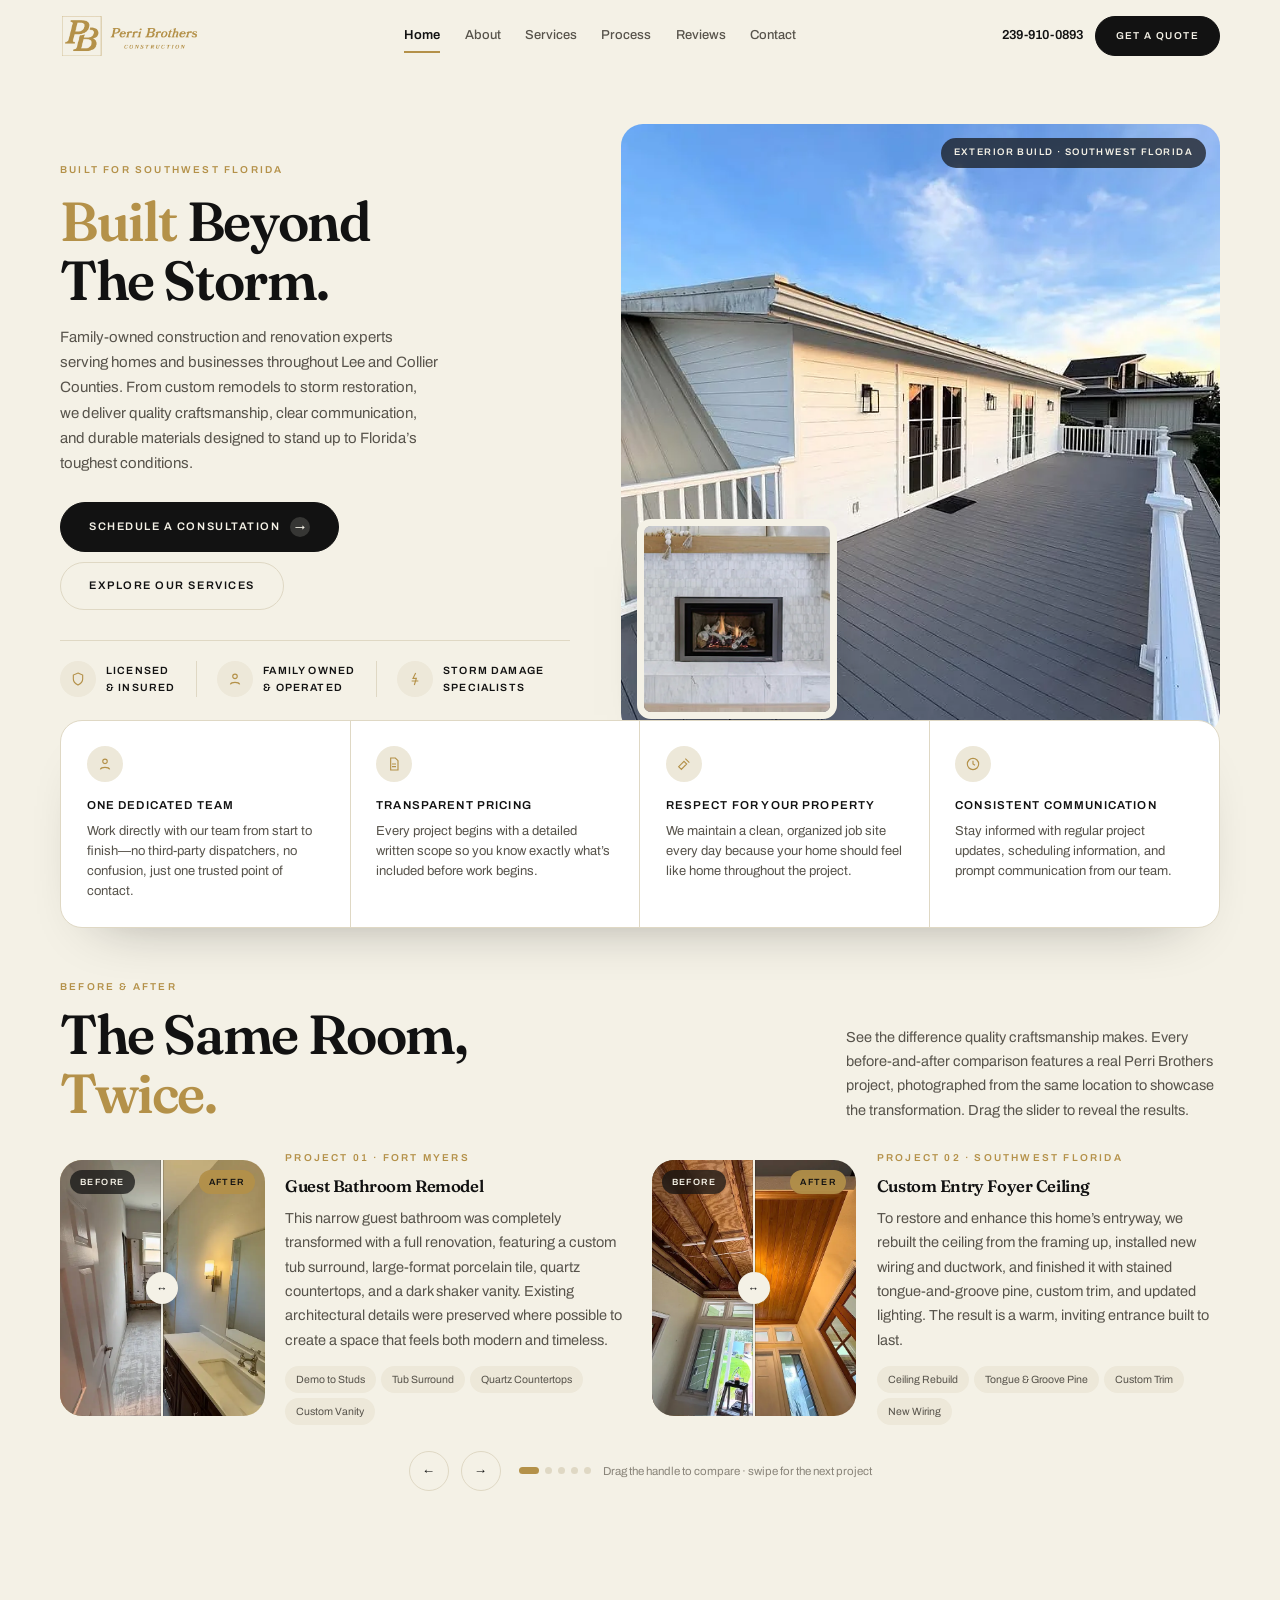
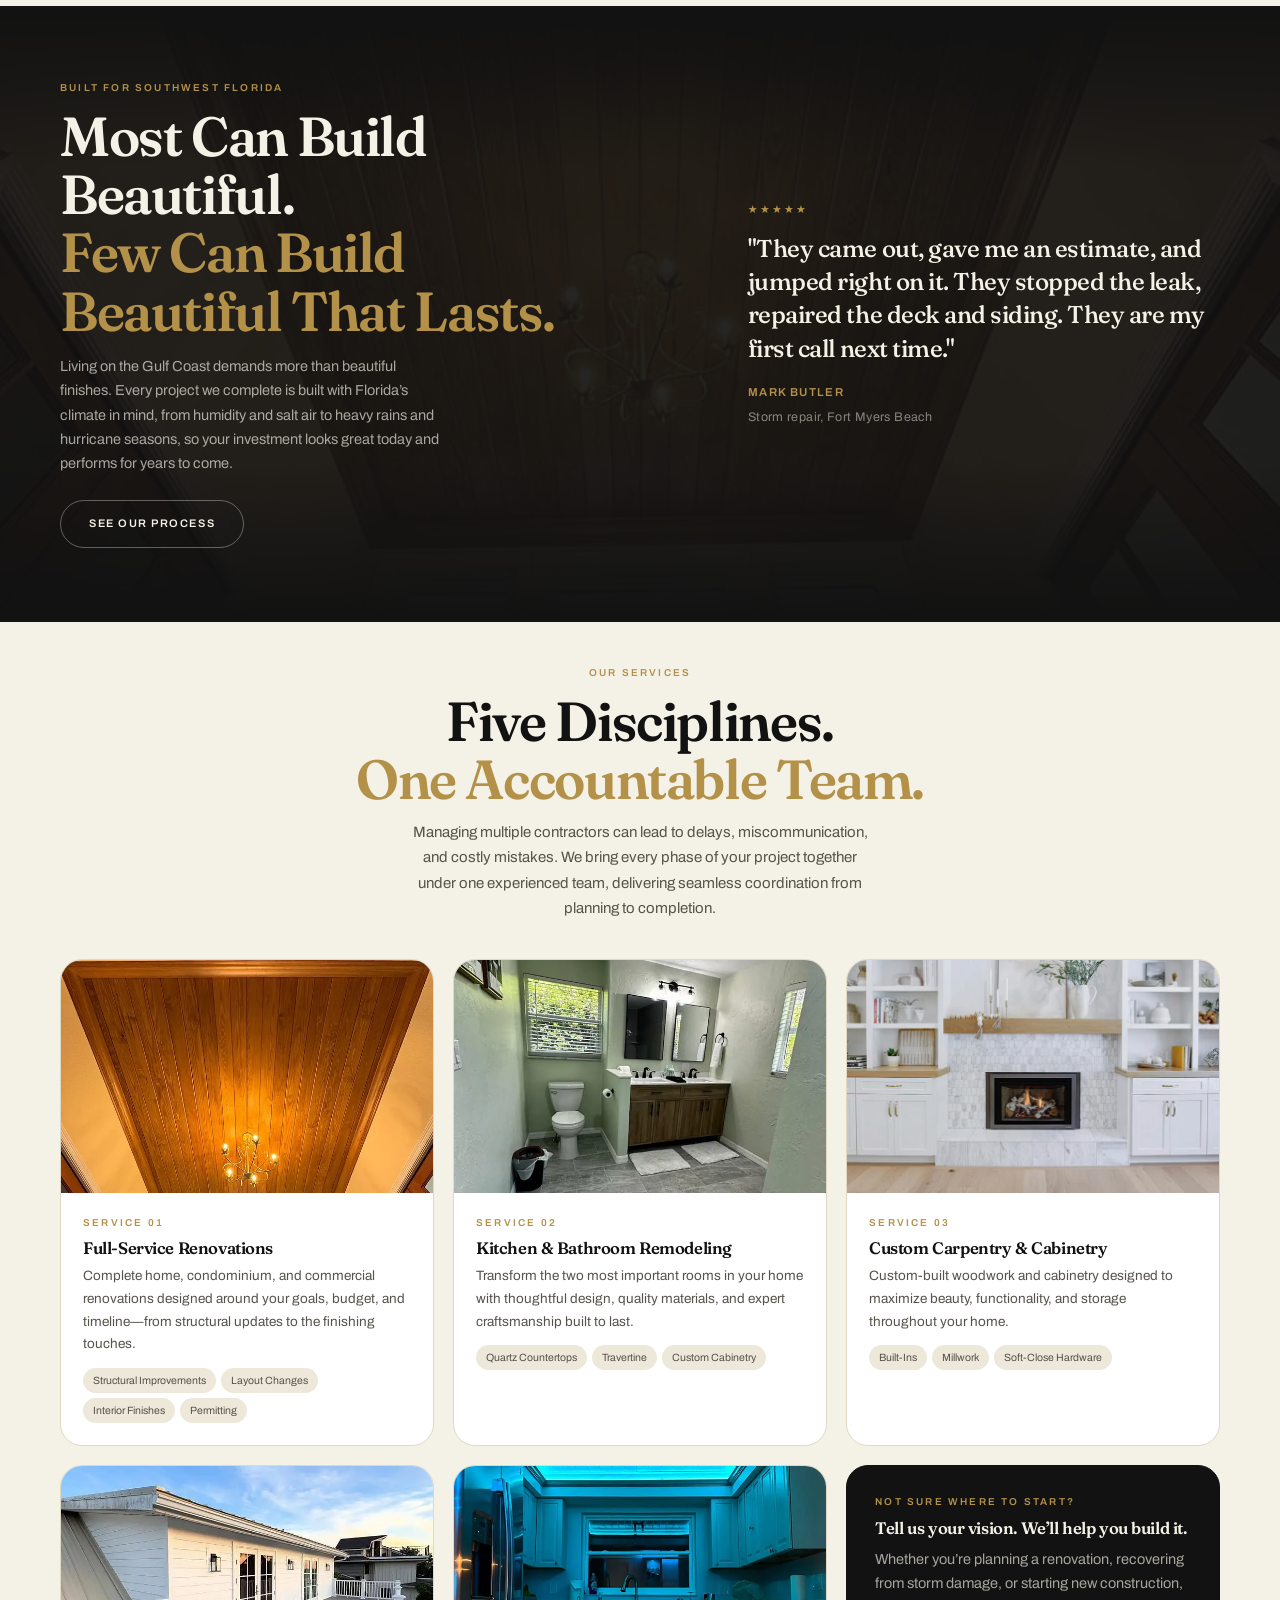
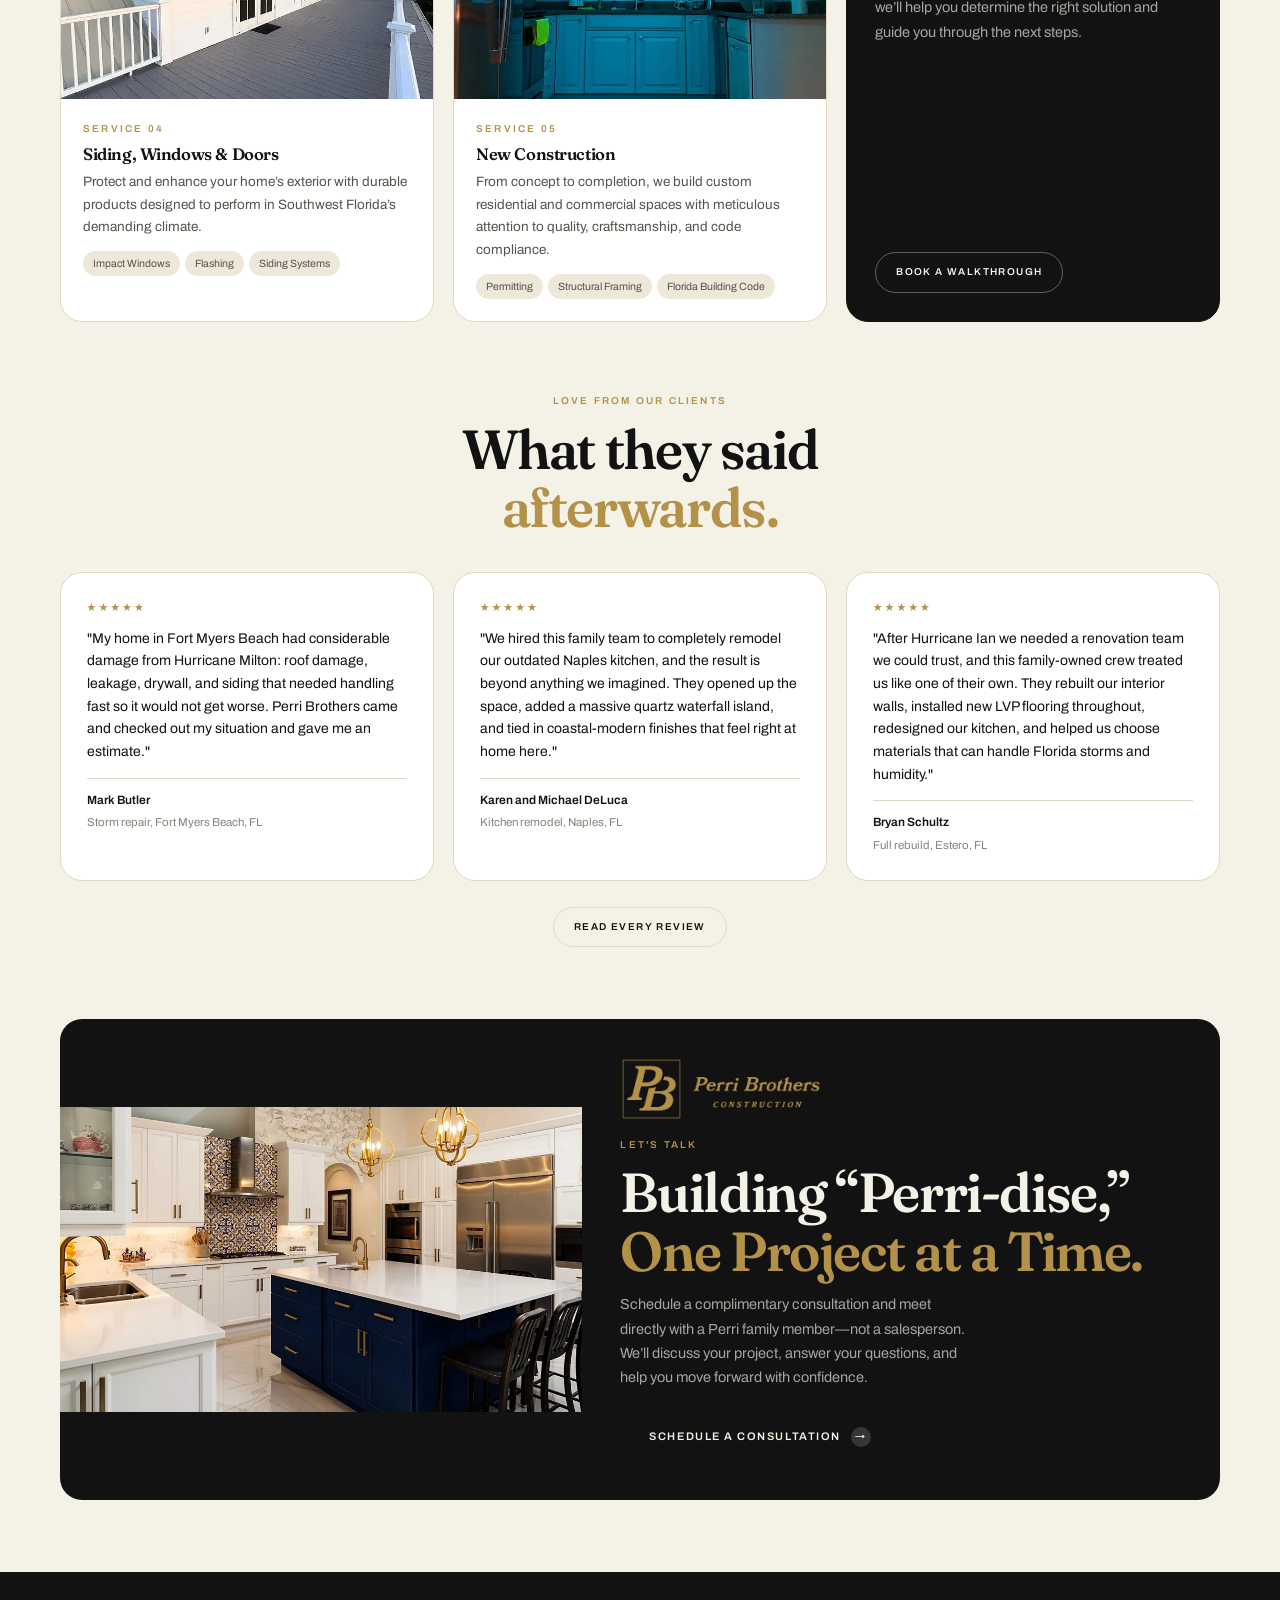
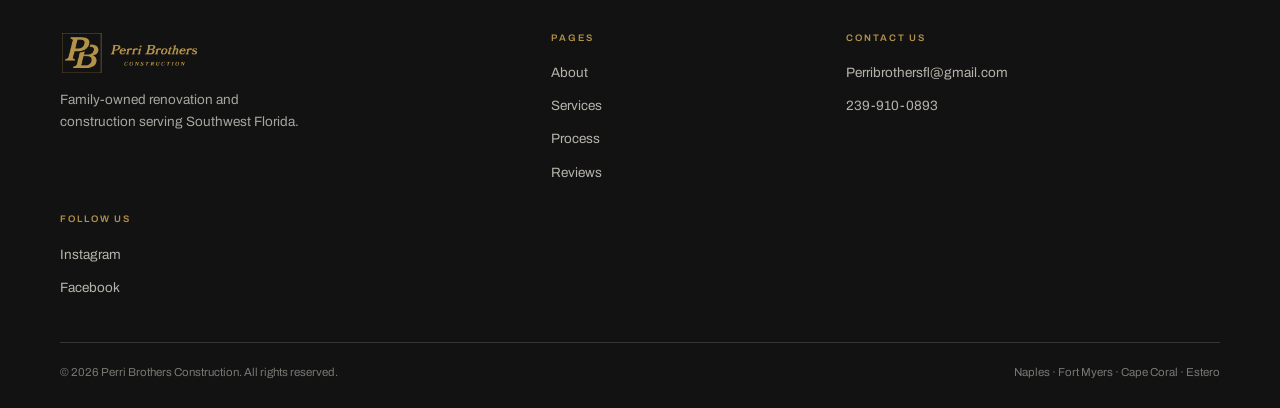
==== commit 6abae132: "Add files via upload" ====
--- a/index.html
+++ b/index.html
@@ -82,15 +82,15 @@
       <div data-r>
         <span class="lbl">Built for Southwest Florida</span>
         <h1 class="s1"><span class="gold">Built</span> Beyond<br>The Storm.</h1>
-        <p class="p p--lg">Family-owned renovation and construction for homes and businesses across Lee and Collier counties. One crew, one point of contact, and materials specified for salt, sun, and storm season.</p>
+        <p class="p p--lg">Family-owned construction and renovation experts serving homes and businesses throughout Lee and Collier Counties. From custom remodels to storm restoration, we deliver quality craftsmanship, clear communication, and durable materials designed to stand up to Florida&rsquo;s toughest conditions.</p>
         <div class="hero__acts">
-          <a class="b" href="#/contact" data-go="contact">Schedule a consultation <span class="ar">&rarr;</span></a>
-          <a class="b b--o" href="#/services" data-go="services">Our services</a>
+          <a class="b" href="#/contact" data-go="contact">Schedule a Consultation <span class="ar">&rarr;</span></a>
+          <a class="b b--o" href="#/services" data-go="services">Explore Our Services</a>
         </div>
         <div class="trio">
-          <div><span class="ico"><svg><use href="#i-shield"/></svg></span><b>Licensed<br>&amp; insured</b></div>
-          <div><span class="ico"><svg><use href="#i-user"/></svg></span><b>Family owned<br>&amp; operated</b></div>
-          <div><span class="ico"><svg><use href="#i-storm"/></svg></span><b>Storm damage<br>rebuilds</b></div>
+          <div><span class="ico"><svg><use href="#i-shield"/></svg></span><b>Licensed<br>&amp; Insured</b></div>
+          <div><span class="ico"><svg><use href="#i-user"/></svg></span><b>Family Owned<br>&amp; Operated</b></div>
+          <div><span class="ico"><svg><use href="#i-storm"/></svg></span><b>Storm Damage<br>Specialists</b></div>
         </div>
       </div>
       <div class="hero__m" data-r style="--d:100ms">
@@ -107,21 +107,21 @@
 
   <div class="wrap barlift" style="padding-bottom:clamp(30px,4vw,52px)">
     <div class="bar" data-r>
-      <div><span class="ico"><svg><use href="#i-user"/></svg></span><b>One crew</b><p>A direct line to an owner, not a portal or a dispatcher.</p></div>
-      <div><span class="ico"><svg><use href="#i-doc"/></svg></span><b>Fixed scope</b><p>Change orders priced in writing before any work starts.</p></div>
-      <div><span class="ico"><svg><use href="#i-broom"/></svg></span><b>Clean site</b><p>We broom the site daily. You live here, the job should not take over.</p></div>
-      <div><span class="ico"><svg><use href="#i-clock"/></svg></span><b>Weekly updates</b><p>You hear from an owner on schedule, delays included.</p></div>
+      <div><span class="ico"><svg><use href="#i-user"/></svg></span><b>One Dedicated Team</b><p>Work directly with our team from start to finish&mdash;no third-party dispatchers, no confusion, just one trusted point of contact.</p></div>
+      <div><span class="ico"><svg><use href="#i-doc"/></svg></span><b>Transparent Pricing</b><p>Every project begins with a detailed written scope so you know exactly what&rsquo;s included before work begins.</p></div>
+      <div><span class="ico"><svg><use href="#i-broom"/></svg></span><b>Respect for Your Property</b><p>We maintain a clean, organized job site every day because your home should feel like home throughout the project.</p></div>
+      <div><span class="ico"><svg><use href="#i-clock"/></svg></span><b>Consistent Communication</b><p>Stay informed with regular project updates, scheduling information, and prompt communication from our team.</p></div>
     </div>
   </div>
 
   <div class="wrap sec" style="padding-top:0">
     <div class="grid" style="margin-bottom:clamp(18px,2.2vw,30px)">
       <div class="sp6" data-r>
-        <span class="lbl">Before and after</span>
-        <h2 class="s1" style="margin-top:10px">The same room, <span class="gold">twice.</span></h2>
+        <span class="lbl">Before &amp; After</span>
+        <h2 class="s1" style="margin-top:10px">The Same Room, <span class="gold">Twice.</span></h2>
       </div>
       <div class="sp4 st9" style="align-self:end" data-r>
-        <p class="p">Real projects, photographed from the same spot before we started and after we finished. Drag the handle to compare.</p>
+        <p class="p">See the difference quality craftsmanship makes. Every before-and-after comparison features a real Perri Brothers project, photographed from the same location to showcase the transformation. Drag the slider to reveal the results.</p>
       </div>
     </div>
     <div class="ba" data-r>
@@ -138,10 +138,10 @@
   <div class="coast">
     <div class="wrap"><div class="grid" style="align-items:center">
       <div class="sp6" data-r>
-        <span class="lbl">Built for this coast</span>
-        <h2 class="s1" style="margin-top:10px;color:var(--cream)">Anyone can finish a kitchen. <span class="gold">Fewer can finish one that survives September.</span></h2>
-        <p class="p" style="margin-top:14px;color:rgba(244,241,230,.66);max-width:48ch">After Ian and Milton our neighbours did not need a contractor who could quote fast. They needed one who would show up, stop the water, and rebuild it right. We specify for humidity, salt air, and wind load first, then we make it beautiful.</p>
-        <a class="b b--od" style="margin-top:24px" href="#/process" data-go="process">How a project runs</a>
+        <span class="lbl">Built for Southwest Florida</span>
+        <h2 class="s1" style="margin-top:10px;color:var(--cream)">Most Can Build Beautiful. <span class="gold nl">Few Can Build Beautiful That Lasts.</span></h2>
+        <p class="p" style="margin-top:14px;color:rgba(244,241,230,.66);max-width:48ch">Living on the Gulf Coast demands more than beautiful finishes. Every project we complete is built with Florida&rsquo;s climate in mind, from humidity and salt air to heavy rains and hurricane seasons, so your investment looks great today and performs for years to come.</p>
+        <a class="b b--od" style="margin-top:24px" href="#/process" data-go="process">See Our Process</a>
       </div>
       <div class="sp5 st8" data-r style="--d:80ms">
         <div style="color:var(--gold);font-size:11px;letter-spacing:.2em;margin-bottom:14px">★★★★★</div>
@@ -154,8 +154,8 @@
   <div class="wrap sec" style="padding-top:0">
     <div class="center" style="max-width:640px;margin:0 auto clamp(26px,3vw,40px)" data-r>
       <span class="lbl">Our services</span>
-      <h2 class="s1" style="margin-top:10px">Five disciplines, <span class="gold nl">one accountable crew.</span></h2>
-      <p class="p p--lg" style="margin-top:12px;max-width:52ch">Most renovations do not fail on craftsmanship. They fail in the gaps between trades, so we run the whole scope and leave no gap to fall into.</p>
+      <h2 class="s1" style="margin-top:10px">Five Disciplines. <span class="gold nl">One Accountable Team.</span></h2>
+      <p class="p p--lg" style="margin-top:12px;max-width:52ch">Managing multiple contractors can lead to delays, miscommunication, and costly mistakes. We bring every phase of your project together under one experienced team, delivering seamless coordination from planning to completion.</p>
     </div>
     <div class="grid swipe" id="svcCards"></div>
   </div>
@@ -174,9 +174,9 @@
     <div class="ban__b">
       <img class="brand brand--lg" id="banLogo" style="margin-bottom:16px" alt="">
       <span class="lbl">Let's talk</span>
-      <h2 class="s1" style="margin-top:10px;color:var(--cream)">Building Perri-dise, <span class="gold">one project at a time.</span></h2>
-      <p class="p">Free consultation, about an hour, and you will talk to a Perri, not a salesperson.</p>
-      <a class="b" style="margin-top:22px" href="#/contact" data-go="contact">Schedule a consultation <span class="ar">&rarr;</span></a>
+      <h2 class="s1" style="margin-top:10px;color:var(--cream)">Building &ldquo;Perri-dise,&rdquo; <span class="gold nl">One Project at a Time.</span></h2>
+      <p class="p">Schedule a complimentary consultation and meet directly with a Perri family member&mdash;not a salesperson. We&rsquo;ll discuss your project, answer your questions, and help you move forward with confidence.</p>
+      <a class="b" style="margin-top:22px" href="#/contact" data-go="contact">Schedule a Consultation <span class="ar">&rarr;</span></a>
     </div>
   </div></div>
 </section>
@@ -184,8 +184,8 @@
 <!-- ================= ABOUT ================= -->
 <section class="page" id="p-about">
   <div class="ph"><div class="wrap"><div class="grid">
-    <div class="sp7" data-r><span class="ph__n">02 / About</span><h1 class="s1">Two brothers, one crew, <span class="gold nl">a name on every job.</span></h1></div>
-    <div class="sp4 st9" style="align-self:end" data-r><p class="p">Not a franchise or a call centre. The people who quote your project are the people who run it.</p></div>
+    <div class="sp7" data-r><span class="ph__n">02 / About</span><h1 class="s1">Two Brothers. One Team. <span class="gold nl">Our Name Is on Every Project.</span></h1></div>
+    <div class="sp4 st9" style="align-self:end" data-r><p class="p">We&rsquo;re not a franchise, and we don&rsquo;t hand projects off to someone you&rsquo;ve never met. The people who meet with you are the same people who oversee your project from start to finish.</p></div>
   </div></div></div>
 
   <div class="wrap sec"><div class="grid" style="align-items:center">
@@ -193,21 +193,22 @@
     <div class="sp5 st8" data-r style="--d:80ms">
       <span class="lbl">The owners</span>
       <h2 class="s2" style="margin-top:10px">You will meet us on day one, <span class="gold nl">and every day after.</span></h2>
-      <p class="p" style="margin-top:14px">Most homeowners meet a salesperson, sign, and never see them again. We built this the other way around. The brothers who shake your hand at the walkthrough are on site through framing, selections, and the punch list.</p>
-      <p class="p" style="margin-top:11px">It is also why we cap how many projects we run at once. We would rather turn work down than hand your house to a crew we have never met.</p>
+      <p class="p" style="margin-top:14px">Most homeowners meet with a salesperson, sign a contract, and rarely see that person again. We built Perri Brothers differently. When you meet with us, you&rsquo;re meeting the people who will oversee your project from the initial walkthrough to the final punch list.</p>
+      <p class="p" style="margin-top:11px">Because we&rsquo;re personally involved in every job, we intentionally limit the number of projects we take on at one time. That allows us to stay accessible, maintain quality, and give every client the attention they deserve.</p>
     </div>
   </div></div>
 
   <div class="wrap sec" style="padding-top:0">
     <div class="center" style="max-width:600px;margin:0 auto clamp(24px,3vw,36px)" data-r>
-      <span class="lbl">Mission, vision and values</span>
-      <h2 class="s1" style="margin-top:10px">What the family <span class="gold nl">stands on.</span></h2>
-      <p class="p" style="margin-top:12px">To deliver high-quality construction with integrity, professionalism, and diligence.</p>
+      <span class="lbl">The Perri Difference</span>
+      <h2 class="s1" style="margin-top:10px">What the Perri Family <span class="gold nl">Stands For.</span></h2>
+      <p class="p" style="margin-top:12px">Every project we take on is guided by the same principles: honest communication, uncompromising craftsmanship, and treating every home with the care we&rsquo;d expect for our own.</p>
     </div>
     <div class="grid swipe" id="valGrid">
-      <div class="sp4" data-r><div class="step"><div class="n">I</div><h4>Integrity</h4><p>We believe in developing lasting relationships through honesty and dependability. In practice that means telling you when a repair is cheaper than the remodel you called about.</p></div></div>
-      <div class="sp4" data-r style="--d:70ms"><div class="step"><div class="n">II</div><h4>Quality</h4><p>Every project is set about with meticulous care and craftsmanship. It is also why we are rarely the fastest quote you will get.</p></div></div>
-      <div class="sp4" data-r style="--d:140ms"><div class="step"><div class="n">III</div><h4>Communication</h4><p>Timeliness and transparency are the cornerstones of the trust we build with every client, including the weeks when the news is a delay.</p></div></div>
+      <div class="sp6" data-r><div class="step"><div class="n">I</div><h4>Integrity</h4><p>We believe honesty is the foundation of every successful project. If a simple repair is the right solution, we&rsquo;ll tell you. If a larger renovation makes more sense, we&rsquo;ll explain why. Our recommendations are always based on what&rsquo;s best for you&mdash;not what&rsquo;s most profitable for us.</p></div></div>
+      <div class="sp6" data-r style="--d:70ms"><div class="step"><div class="n">II</div><h4>Quality</h4><p>Quality isn&rsquo;t something we inspect at the end of a project&mdash;it&rsquo;s built into every step. From material selection to craftsmanship, we focus on doing the job right the first time, without cutting corners.</p></div></div>
+      <div class="sp6" data-r style="--d:140ms"><div class="step"><div class="n">III</div><h4>Communication</h4><p>Construction projects come with questions, decisions, and sometimes unexpected challenges. We keep you informed every step of the way with clear communication, honest updates, and straightforward answers&mdash;so you&rsquo;re never left wondering what&rsquo;s next.</p></div></div>
+      <div class="sp6" data-r style="--d:210ms"><div class="step"><div class="n">IV</div><h4>Accountability</h4><p>We take responsibility for every project because our name is on every one. You&rsquo;ll always know who&rsquo;s leading your project and who to call when you have questions.</p></div></div>
     </div>
   </div>
 
@@ -215,15 +216,26 @@
     <div class="sp6" data-r>
       <span class="lbl">Service area</span>
       <h2 class="s2" style="margin-top:10px">We keep the radius <span class="gold">tight on purpose.</span></h2>
-      <p class="p" style="margin-top:12px">Close enough that an owner can be at your house the same morning you call.</p>
-      <div style="margin-top:16px">
-        <div class="row"><b>Lee County</b><span>Fort Myers, Fort Myers Beach, Cape Coral, Estero, Sanibel, Lehigh Acres</span></div>
-        <div class="row"><b>Collier County</b><span>Naples, Bonita Springs</span></div>
+      <p class="p" style="margin-top:12px">We intentionally serve a focused area so an owner can respond quickly, stay involved, and personally oversee every project.</p>
+      <div class="areas">
+        <div class="area">
+          <b>Lee County</b>
+          <p>Serving homeowners and businesses throughout:</p>
+          <ul>
+            <li>Fort Myers</li><li>Fort Myers Beach</li><li>Cape Coral</li>
+            <li>Estero</li><li>Sanibel</li><li>Lehigh Acres</li>
+          </ul>
+        </div>
+        <div class="area">
+          <b>Collier County</b>
+          <p>Serving:</p>
+          <ul><li>Naples</li><li>Bonita Springs</li></ul>
+        </div>
       </div>
     </div>
     <div class="sp5 st8" data-r style="--d:80ms">
       <div style="border-radius:var(--rr);overflow:hidden"><img data-img="b_van" alt="Finished vanity detail" style="width:100%;aspect-ratio:4/3;object-fit:cover"></div>
-      <p class="p" style="margin-top:14px">Not on the list? Call us anyway. If we cannot take it, we will tell you who should.</p>
+      <p class="p" style="margin-top:14px">Don&rsquo;t see your city listed? Give us a call. If we&rsquo;re not the right fit for your project, we&rsquo;ll gladly point you in the right direction.</p>
     </div>
   </div></div>
 </section>
@@ -238,10 +250,10 @@
     <div class="grid" style="margin-bottom:clamp(22px,2.6vw,36px)">
       <div class="sp7" data-r>
         <span class="lbl">Our services</span>
-        <h2 class="s1" style="margin-top:10px">Five disciplines, <span class="gold">one crew.</span></h2>
+        <h2 class="s1" style="margin-top:10px">Five Disciplines. <span class="gold nl">One Team.</span></h2>
       </div>
       <div class="sp4 st9" style="align-self:end" data-r>
-        <p class="p">Open a category to see the full scope: what we handle, what we specify, and when it is the right call.</p>
+        <p class="p">Open a service below to explore what&rsquo;s included, what we recommend, and how we approach each project.</p>
         <a class="b" style="margin-top:18px" href="#/contact" data-go="contact">Get a quote <span class="ar">&rarr;</span></a>
       </div>
     </div>
@@ -252,9 +264,9 @@
     <div class="ban__i"><img data-img="l_shelf" alt="Custom millwork detail"></div>
     <div class="ban__b">
       <span class="lbl">Still deciding?</span>
-      <h2 class="s1" style="margin-top:10px;color:var(--cream)">Tell us the problem. <span class="gold">We will tell you the scope.</span></h2>
-      <p class="p">Most people call describing a symptom, not a service. Walking the space is how we find out which it is.</p>
-      <a class="b" style="margin-top:22px" href="#/contact" data-go="contact">Book a walkthrough <span class="ar">&rarr;</span></a>
+      <h2 class="s1" style="margin-top:10px;color:var(--cream)">Tell Us the Goal. <span class="gold nl">We&rsquo;ll Build the Plan.</span></h2>
+      <p class="p">You don&rsquo;t need to know exactly what service you need. Tell us what you&rsquo;re trying to accomplish, and we&rsquo;ll recommend the right solution after seeing the space.</p>
+      <a class="b" style="margin-top:22px" href="#/contact" data-go="contact">Schedule a Consultation <span class="ar">&rarr;</span></a>
     </div>
   </div></div>
 </section>
@@ -263,16 +275,16 @@
 <section class="page" id="p-process">
   <div class="ph"><div class="wrap"><div class="grid">
     <div class="sp7" data-r><span class="ph__n">04 / Process</span><h1 class="s1">Five stages. <span class="gold nl">No mystery months.</span></h1></div>
-    <div class="sp4 st9" style="align-self:end" data-r><p class="p">The worst part of a renovation is not the dust. It is not knowing what happens next.</p></div>
+    <div class="sp4 st9" style="align-self:end" data-r><p class="p">The hardest part of most renovations isn&rsquo;t the construction, it&rsquo;s not knowing what comes next. That&rsquo;s why we guide you through every stage from start to finish.</p></div>
   </div></div></div>
 
   <div class="wrap sec">
     <ol class="tl">
-      <li class="tl__i" data-r style="--d:0ms"><span class="tl__n">01</span><h4>Consultation</h4><p>We walk the space, listen to what is not working, and talk honestly about budget before anyone draws anything. Free, about an hour.</p><span class="tl__o">You leave with A realistic budget range</span></li>
-      <li class="tl__i" data-r style="--d:60ms"><span class="tl__n">02</span><h4>Design and selections</h4><p>Layouts, materials, and fixtures chosen together, with samples in hand and in your light rather than from a catalogue.</p><span class="tl__o">You leave with A fixed scope and a firm number</span></li>
-      <li class="tl__i" data-r style="--d:120ms"><span class="tl__n">03</span><h4>Permitting</h4><p>We pull permits and handle the county. In Lee and Collier this is where most projects stall, so we build the wait into your schedule.</p><span class="tl__o">You leave with Approved permits and a real start date</span></li>
-      <li class="tl__i" data-r style="--d:180ms"><span class="tl__n">04</span><h4>Build</h4><p>One crew, sequenced trades, and a site broomed at the end of every day. You get a weekly update from an owner, including the weeks when the news is a delay.</p><span class="tl__o">You leave with Weekly updates, no surprise change orders</span></li>
-      <li class="tl__i" data-r style="--d:240ms"><span class="tl__n">05</span><h4>Punch and walkthrough</h4><p>We walk it with you and write down everything you notice, not just what we notice. The list closes out before we ask for final payment.</p><span class="tl__o">You leave with A closed punch list and warranty in writing</span></li>
+      <li class="tl__i" data-r style="--d:0ms"><span class="tl__n">01</span><h4>Consultation</h4><p>We visit your home, learn about your goals, answer questions, and discuss realistic options before any plans are drawn.</p><span class="tl__o">You leave with a realistic budget range.</span></li>
+      <li class="tl__i" data-r style="--d:60ms"><span class="tl__n">02</span><h4>Design &amp; Selections</h4><p>Choose layouts, finishes, fixtures, and materials together with our team using real samples&mdash;not just catalog photos.</p><span class="tl__o">You leave with a finalized scope and transparent pricing.</span></li>
+      <li class="tl__i" data-r style="--d:120ms"><span class="tl__n">03</span><h4>Permitting</h4><p>We coordinate the permitting process with local municipalities and keep you informed throughout. While approval timelines vary, we&rsquo;ll communicate every update as it happens.</p><span class="tl__o">You leave with approved permits and a scheduled start date.</span></li>
+      <li class="tl__i" data-r style="--d:180ms"><span class="tl__n">04</span><h4>Build</h4><p>Our team manages every phase of construction with careful coordination, daily job site cleanup, and consistent communication from an owner throughout the project.</p><span class="tl__o">You leave with regular updates and no unexpected change orders.</span></li>
+      <li class="tl__i" data-r style="--d:240ms"><span class="tl__n">05</span><h4>Final Walkthrough</h4><p>We&rsquo;ll walk through the completed project together, address any final details, and make sure everything meets your expectations before final payment.</p><span class="tl__o">You leave with a completed punch list and written warranty information.</span></li>
     </ol>
   </div>
 
@@ -282,9 +294,9 @@
       <h2 class="s1" style="margin-top:10px">Where projects <span class="gold">actually go wrong.</span></h2>
     </div>
     <div class="grid swipe" id="honestGrid">
-      <div class="sp4" data-r><div class="step"><h4>Permitting</h4><p>County review times move. We quote a range, not a promise, and update you the day it changes.</p></div></div>
-      <div class="sp4" data-r style="--d:70ms"><div class="step"><h4>Selections</h4><p>Late material choices stall framing. We lock finishes before demo starts for a reason.</p></div></div>
-      <div class="sp4" data-r style="--d:140ms"><div class="step"><h4>Hidden conditions</h4><p>Older SWFL homes hide rot and out-of-code wiring. We price it the day we find it, in writing.</p></div></div>
+      <div class="sp4" data-r><div class="step"><h4>Permitting</h4><p>County review timelines can change, and while we can&rsquo;t control municipal approvals, we&rsquo;ll keep you informed every step of the way.</p></div></div>
+      <div class="sp4" data-r style="--d:70ms"><div class="step"><h4>Selections</h4><p>Making finish selections early helps keep your project moving and reduces the risk of scheduling delays.</p></div></div>
+      <div class="sp4" data-r style="--d:140ms"><div class="step"><h4>Hidden Conditions</h4><p>Older Southwest Florida homes can reveal hidden issues such as water damage, outdated wiring, or structural concerns. When we find them, we&rsquo;ll explain your options clearly before moving forward.</p></div></div>
     </div>
   </div>
 </section>
@@ -322,8 +334,8 @@
 <!-- ================= CONTACT ================= -->
 <section class="page" id="p-contact">
   <div class="ph"><div class="wrap"><div class="grid">
-    <div class="sp7" data-r><span class="ph__n">06 / Contact</span><h1 class="s1">Tell us what <span class="gold nl">you are planning.</span></h1></div>
-    <div class="sp4 st9" style="align-self:end" data-r><p class="p">An owner reads every one of these.</p></div>
+    <div class="sp7" data-r><span class="ph__n">06 / Contact</span><h1 class="s1">Tell Us What <span class="gold nl">You&rsquo;re Planning.</span></h1></div>
+    <div class="sp4 st9" style="align-self:end" data-r><p class="p">An owner personally reviews every request.</p></div>
   </div></div></div>
 
   <div class="wrap sec">
@@ -337,8 +349,8 @@
       <div class="sp7" data-r>
         <div class="ctform">
           <span class="lbl">Request a quote</span>
-          <h2 class="s3" style="margin-top:8px">Tell us the problem, not the solution.</h2>
-          <p class="p" style="margin-top:8px">Most people call describing a symptom. Walking the space is how we work out the scope.</p>
+          <h2 class="s3" style="margin-top:8px">Tell Us About Your Project.</h2>
+          <p class="p" style="margin-top:8px">Share your goals, ideas, or concerns. We&rsquo;ll help determine the right solution during your consultation.</p>
           <div style="display:grid;gap:16px;margin-top:22px">
             <div class="duo">
               <div class="f"><label for="n1">Name</label><input id="n1" type="text" placeholder="First and last"></div>
@@ -349,8 +361,8 @@
               <div class="f"><label for="n4">City</label><select id="n4"><option>Naples</option><option>Fort Myers</option><option>Fort Myers Beach</option><option>Cape Coral</option><option>Estero</option><option>Bonita Springs</option><option>Sanibel</option><option>Lehigh Acres</option><option>Somewhere else</option></select></div>
               <div class="f"><label for="n5">Project type</label><select id="n5"><option>Full renovation</option><option>Kitchen or bath</option><option>Carpentry or cabinetry</option><option>Siding, windows or doors</option><option>New construction</option><option>Storm repair</option></select></div>
             </div>
-            <div class="f"><label for="n6">What are you trying to fix or build?</label><textarea id="n6" placeholder="Rough scope, timing, and anything that has already gone wrong."></textarea></div>
-            <div><button class="b" type="button" id="send">Send request <span class="ar">&rarr;</span></button></div>
+            <div class="f"><label for="n6">What Would You Like to Accomplish?</label><textarea id="n6" placeholder="Tell us about your project, timeline, and any questions you have."></textarea></div>
+            <div><button class="b" type="button" id="send">Request a Consultation <span class="ar">&rarr;</span></button></div>
             <p class="nt" id="note">Prototype form, not wired to an inbox yet. Connect to the client's CRM or a form endpoint before launch.</p>
           </div>
         </div>
@@ -361,17 +373,18 @@
           <div class="ctnext">
             <figure class="ctnext__pic">
               <img data-img="pbmark" alt="Perri Brothers Construction">
-              <figcaption>You will be talking to an owner</figcaption>
+              <figcaption>You&rsquo;ll be speaking with an owner</figcaption>
             </figure>
             <span class="lbl">What happens next</span>
             <ol>
-              <li><i>01</i><span>We call back with a few questions to check we are the right fit.</span></li>
-              <li><i>02</i><span>We walk the space together. Free, about an hour, with an owner.</span></li>
-              <li><i>03</i><span>You get a written scope and budget range, not a vague verbal number.</span></li>
+              <li><i>01</i><span>We&rsquo;ll review your request and contact you to learn more about your project.</span></li>
+              <li><i>02</i><span>We&rsquo;ll schedule an on-site consultation to discuss your goals, evaluate the space, and answer your questions.</span></li>
+              <li><i>03</i><span>You&rsquo;ll receive a detailed project scope, budget guidance, and clear recommendations for moving forward.</span></li>
             </ol>
             <div class="ctnext__area">
-              <span class="lbl">Where we work</span>
-              <p>Lee and Collier counties: Fort Myers, Fort Myers Beach, Cape Coral, Estero, Sanibel, Lehigh Acres, Naples and Bonita Springs.</p>
+              <span class="lbl">Service area</span>
+              <p><b>Lee County:</b> Fort Myers, Fort Myers Beach, Cape Coral, Estero, Sanibel, Lehigh Acres</p>
+              <p><b>Collier County:</b> Naples and Bonita Springs</p>
             </div>
           </div>
 
@@ -406,6 +419,27 @@
   <div class="ft__bar"><span>© 2026 Perri Brothers Construction. All rights reserved.</span><span>Naples · Fort Myers · Cape Coral · Estero</span></div>
 </div></footer>
 
+<div class="dvw" id="dvw"><div class="dvstage"><div class="dvframe" id="dvframe"><iframe id="dvif" title="Responsive preview"></iframe></div></div></div>
+<div class="dvbar" id="dvbar">
+  <select id="dvSel" aria-label="Choose a device"></select>
+  <button id="dvRot" type="button" aria-label="Rotate">Rotate</button>
+  <span class="dvsize" id="dvlabel"></span>
+  <span class="dvsep"></span>
+  <button id="dvClose" type="button">Close</button>
+</div>
+<div class="fab" id="fab">
+  <button class="fab__b" id="fabB" aria-label="Preview at other screen sizes" aria-expanded="false">
+    <svg viewBox="0 0 24 24" fill="none" stroke="currentColor" stroke-width="1.8"><rect x="2" y="5" width="14" height="10" rx="2"/><rect x="17" y="9" width="5" height="10" rx="1.4"/></svg>
+  </button>
+  <div class="fab__m" id="fabM">
+    <button class="fab__o" data-dev="mobile"><svg viewBox="0 0 24 24" fill="none" stroke="currentColor" stroke-width="1.8"><rect x="7" y="2" width="10" height="20" rx="2"/><path d="M12 18h.01"/></svg>Mobile</button>
+    <button class="fab__o" data-dev="tablet"><svg viewBox="0 0 24 24" fill="none" stroke="currentColor" stroke-width="1.8"><rect x="5" y="2" width="14" height="20" rx="2"/><path d="M12 18h.01"/></svg>Tablet</button>
+    <button class="fab__o" data-dev="desktop"><svg viewBox="0 0 24 24" fill="none" stroke="currentColor" stroke-width="1.8"><rect x="2" y="4" width="20" height="13" rx="2"/><path d="M8 21h8M12 17v4"/></svg>Desktop</button>
+    <button class="fab__o on" data-dev="live"><svg viewBox="0 0 24 24" fill="none" stroke="currentColor" stroke-width="1.8"><circle cx="12" cy="12" r="9"/><path d="M3 12h18M12 3a15 15 0 010 18a15 15 0 010-18"/></svg>Live</button>
+  </div>
+</div>
+
+
 <script src="js/main.js" defer></script>
 </body>
 </html>
--- a/css/styles.css
+++ b/css/styles.css
@@ -157,7 +157,15 @@
 .stats b{display:block;font-family:var(--serif);font-variation-settings:"SOFT" 22,"WONK" 1;font-weight:600;font-size:clamp(24px,2.4vw,32px);color:var(--ink);line-height:1}
 .stats span{display:block;font-size:11.5px;color:var(--mute);margin-top:4px;line-height:1.4}
 
-.coast{background:var(--black);padding:clamp(48px,5.8vw,92px) 0;margin:clamp(26px,3.4vw,50px) 0}
+.coast{position:relative;overflow:clip;background:var(--black);padding:clamp(48px,5.8vw,92px) 0;margin:clamp(26px,3.4vw,50px) 0}
+/* a finished tongue-and-groove ceiling sits behind the black at 8%, faded top and bottom,
+   so the section gains depth without competing with the type */
+.coast::before{content:"";position:absolute;inset:0;pointer-events:none;
+  background:url(../images/beforeafter-foyer-ceiling-after.webp) center/cover no-repeat;
+  opacity:.08;filter:grayscale(.4) contrast(1.05);
+  -webkit-mask-image:linear-gradient(to bottom,transparent,#000 26%,#000 74%,transparent);
+  mask-image:linear-gradient(to bottom,transparent,#000 26%,#000 74%,transparent)}
+.coast > .wrap{position:relative;z-index:1}
 
 /* ---------- service cards ---------- */
 .card{background:var(--white);border:1px solid var(--line);border-radius:var(--rr);overflow:hidden;display:flex;flex-direction:column;transition:transform .45s var(--ez),box-shadow .45s var(--ez),border-color .45s var(--ez);text-decoration:none;color:inherit}
@@ -184,7 +192,9 @@
 .acc__title{display:block;font-family:var(--serif);font-variation-settings:"SOFT" 26,"WONK" 1;font-weight:600;font-size:clamp(18px,1.85vw,27px);letter-spacing:-.022em;line-height:1.12;transition:color .35s var(--ez)}
 .acc__i.open .acc__title,.acc__h:hover .acc__title{color:var(--gold)}
 .acc__sub{display:block;margin-top:7px;font-size:10.5px;font-weight:500;letter-spacing:.13em;text-transform:uppercase;color:var(--mute)}
-.acc__teaser{font-size:13.5px;color:var(--soft);line-height:1.55;min-width:0}
+.acc__teaser{font-size:13.5px;color:var(--soft);line-height:1.55;min-width:0;transition:opacity .35s var(--ez)}
+/* the open panel carries its own paragraph, so the header line steps out of the way */
+.acc__i.open .acc__teaser{opacity:0}
 @media(max-width:900px){.acc__teaser{display:none}}
 .acc__ic{width:38px;height:38px;border-radius:999px;border:1px solid var(--line);position:relative;justify-self:end;transition:background .4s var(--ez),border-color .4s var(--ez),transform .5s var(--ez)}
 .acc__ic i{position:absolute;left:50%;top:50%;background:var(--ink);transition:transform .5s var(--ez),background .4s var(--ez)}
@@ -222,6 +232,8 @@
   .swipe__hint{display:block;margin-top:10px;font-size:11px;letter-spacing:.14em;text-transform:uppercase;color:var(--mute)}
 }
 @media(min-width:901px){.swipe__hint{display:none}}
+/* four values read as 2x2; between the swipe and 12-column breakpoints keep two per row */
+@media(min-width:901px) and (max-width:960px){#valGrid>*{grid-column:auto/span 3}}
 /* benefits read as a 2x2 block on phones rather than four stacked rows */
 @media(max-width:520px){
   .bar{grid-template-columns:1fr 1fr}
@@ -307,11 +319,25 @@
 .ban .p{color:rgba(244,241,230,.66);margin-top:12px;max-width:44ch}
 
 /* ---------- rows / steps ---------- */
+/* .row is a generic label/value pair. The About service area used to use it and now uses
+   .areas below; kept because it is generic enough to reuse. Safe to delete if it stays unused. */
 .row{display:grid;grid-template-columns:140px 1fr;gap:16px;padding:14px 0;border-bottom:1px solid var(--line);align-items:baseline}
 .row:last-child{border-bottom:0}
 .row b{font-size:11px;font-weight:600;letter-spacing:.13em;text-transform:uppercase;color:var(--gold)}
 .row span{font-size:14px;color:var(--soft);line-height:1.55}
 @media(max-width:600px){.row{grid-template-columns:1fr;gap:4px}}
+
+/* ---------- service area: county, lead-in line, then the cities ---------- */
+.areas{margin-top:18px}
+.area{padding:16px 0;border-bottom:1px solid var(--line)}
+.area:first-child{padding-top:0}
+.area:last-child{padding-bottom:0;border-bottom:0}
+.area > b{display:block;font-size:11px;font-weight:600;letter-spacing:.13em;text-transform:uppercase;color:var(--gold)}
+.area > p{margin-top:7px;font-size:13.5px;color:var(--soft);line-height:1.55}
+.area ul{list-style:none;margin:12px 0 0;padding:0;display:grid;grid-template-columns:repeat(2,minmax(0,1fr));gap:8px 18px}
+.area li{display:flex;align-items:center;gap:9px;font-size:14px;color:var(--ink);line-height:1.4}
+.area li::before{content:"";width:4px;height:4px;background:var(--gold);flex:none;transform:rotate(45deg)}
+@media(max-width:400px){.area ul{grid-template-columns:1fr}}
 .step{background:var(--white);border:1px solid var(--line);border-radius:var(--rr);padding:clamp(18px,2vw,26px);height:100%}
 .step .n{width:34px;height:34px;border-radius:999px;background:var(--black);color:var(--gold);display:grid;place-items:center;font-family:var(--serif);font-weight:600;font-size:14px;margin-bottom:14px}
 .step h4{font-size:15.5px;font-weight:600;margin-bottom:6px}
@@ -321,7 +347,7 @@
 /* ---------- page head ---------- */
 .ph{background:var(--black);color:var(--cream);padding:clamp(44px,5.4vw,84px) 0}
 .ph .p{color:rgba(244,241,230,.66);margin-top:14px;max-width:52ch}
-.ph__n{font-size:10px;font-weight:600;letter-spacing:.22em;color:var(--gold);display:block;margin-bottom:12px}
+.ph__n{font-size:10px;font-weight:600;letter-spacing:.22em;text-transform:uppercase;color:var(--gold);display:block;margin-bottom:12px}
 
 /* ---------- overflow guards ----------
    grid and flex children default to min-width:auto, so one long word or a wide
@@ -366,6 +392,7 @@
 .ctnext__pic figcaption{font-size:10px;font-weight:600;letter-spacing:.16em;text-transform:uppercase;color:var(--gold)}
 .ctnext__area{margin-top:20px;padding-top:18px;border-top:1px solid var(--lineD)}
 .ctnext__area p{margin-top:8px;font-size:13px;line-height:1.6;color:rgba(244,241,230,.66)}
+.ctnext__area p b{color:var(--gold);font-weight:600}
 
 /* ---------- form ---------- */
 .f label{display:block;font-size:10.5px;font-weight:600;letter-spacing:.14em;text-transform:uppercase;color:var(--gold);margin-bottom:7px}
@@ -390,6 +417,36 @@
 .ft a:hover{color:var(--gold)}
 .ft__bar{margin-top:34px;padding-top:20px;border-top:1px solid var(--lineD);display:flex;flex-wrap:wrap;gap:10px;justify-content:space-between;font-size:11.5px;color:rgba(244,241,230,.45)}
 
+/* ---------- floating device preview ---------- */
+.fab{position:fixed;right:clamp(14px,2.4vw,26px);bottom:clamp(14px,2.4vw,26px);z-index:95;display:flex;flex-direction:column-reverse;align-items:flex-end;gap:9px}
+.fab__b{width:52px;height:52px;border-radius:999px;border:0;cursor:pointer;background:var(--black);color:var(--gold);display:grid;place-items:center;box-shadow:0 12px 30px -10px rgba(18,18,18,.55);transition:transform .4s var(--ez),background .35s var(--ez)}
+.fab__b:hover{transform:translateY(-2px)}
+.fab__b svg{width:20px;height:20px}
+body.fab-open .fab__b{background:var(--gold);color:var(--black);transform:rotate(90deg)}
+.fab__m{display:flex;flex-direction:column;align-items:flex-end;gap:7px;opacity:0;visibility:hidden;transform:translateY(8px);transition:opacity .35s var(--ez),transform .35s var(--ez),visibility .35s}
+body.fab-open .fab__m{opacity:1;visibility:visible;transform:none}
+.fab__o{display:flex;align-items:center;gap:9px;border:0;cursor:pointer;background:var(--cream);color:var(--ink);border:1px solid var(--line);border-radius:999px;padding:9px 15px;font-family:var(--sans);font-size:10.5px;font-weight:600;letter-spacing:.13em;text-transform:uppercase;white-space:nowrap;box-shadow:0 8px 22px -12px rgba(18,18,18,.45);transition:background .3s var(--ez),color .3s var(--ez),border-color .3s var(--ez)}
+.fab__o:hover,.fab__o.on{background:var(--black);border-color:var(--black);color:var(--gold)}
+.fab__o svg{width:14px;height:14px;flex:none}
+.dvw{position:fixed;inset:0;z-index:94;background:#0B0B0B;display:none;overflow:auto}
+.dvw.on{display:block}
+.dvstage{min-height:100%;display:flex;align-items:flex-start;justify-content:center;padding:64px 20px 96px}
+.dvframe{background:#000;border-radius:30px;padding:12px;flex:none;box-shadow:0 40px 90px -30px rgba(0,0,0,.9),0 0 0 1px rgba(244,241,230,.1);transform-origin:top center}
+.dvframe iframe{display:block;width:100%;height:100%;border:0;border-radius:18px;background:var(--cream)}
+.dvbar{position:fixed;top:14px;left:50%;transform:translateX(-50%);z-index:96;display:none;align-items:center;gap:4px;padding:5px;background:rgba(22,22,22,.94);backdrop-filter:blur(12px);border-radius:999px;box-shadow:0 12px 34px -14px rgba(0,0,0,.7)}
+body.dv-on .dvbar{display:flex}
+body.dv-lock{position:fixed;left:0;right:0;width:100%;overflow:hidden}
+.dvbar button{border:0;cursor:pointer;background:transparent;color:rgba(244,241,230,.7);font-family:var(--sans);font-size:10.5px;font-weight:600;letter-spacing:.13em;text-transform:uppercase;padding:9px 15px;border-radius:999px;transition:background .3s var(--ez),color .3s var(--ez)}
+.dvbar button:hover{color:var(--cream);background:rgba(244,241,230,.12)}
+.dvbar button.on{background:var(--gold);color:var(--black)}
+.dvbar .dvsep{width:1px;height:20px;background:rgba(244,241,230,.2);margin:0 4px}
+.dvbar select{appearance:none;-webkit-appearance:none;border:0;cursor:pointer;background:rgba(244,241,230,.1);color:var(--cream);font-family:var(--sans);font-size:11px;font-weight:600;letter-spacing:.08em;padding:9px 30px 9px 15px;border-radius:999px;background-image:linear-gradient(45deg,transparent 50%,rgba(244,241,230,.7) 50%),linear-gradient(135deg,rgba(244,241,230,.7) 50%,transparent 50%);background-position:calc(100% - 16px) 50%,calc(100% - 11px) 50%;background-size:5px 5px,5px 5px;background-repeat:no-repeat}
+.dvbar select:focus{outline:2px solid var(--gold);outline-offset:2px}
+.dvbar optgroup,.dvbar option{background:#1b1b1b;color:#F4F1E6;font-weight:500}
+.dvbar .dvsize{font-size:10px;letter-spacing:.14em;color:rgba(244,241,230,.45);padding:0 8px;white-space:nowrap}
+@media(max-width:620px){.dvbar .dvsize{display:none}.dvbar button{padding:9px 11px}}
+html[data-preview] .fab,html[data-preview] .dvw,html[data-preview] .dvbar{display:none !important}
+
 /* ---------- pages + motion (fail-safe) ---------- */
 .page{display:none}
 .page.on{display:block;animation:pi .45s var(--ez)}
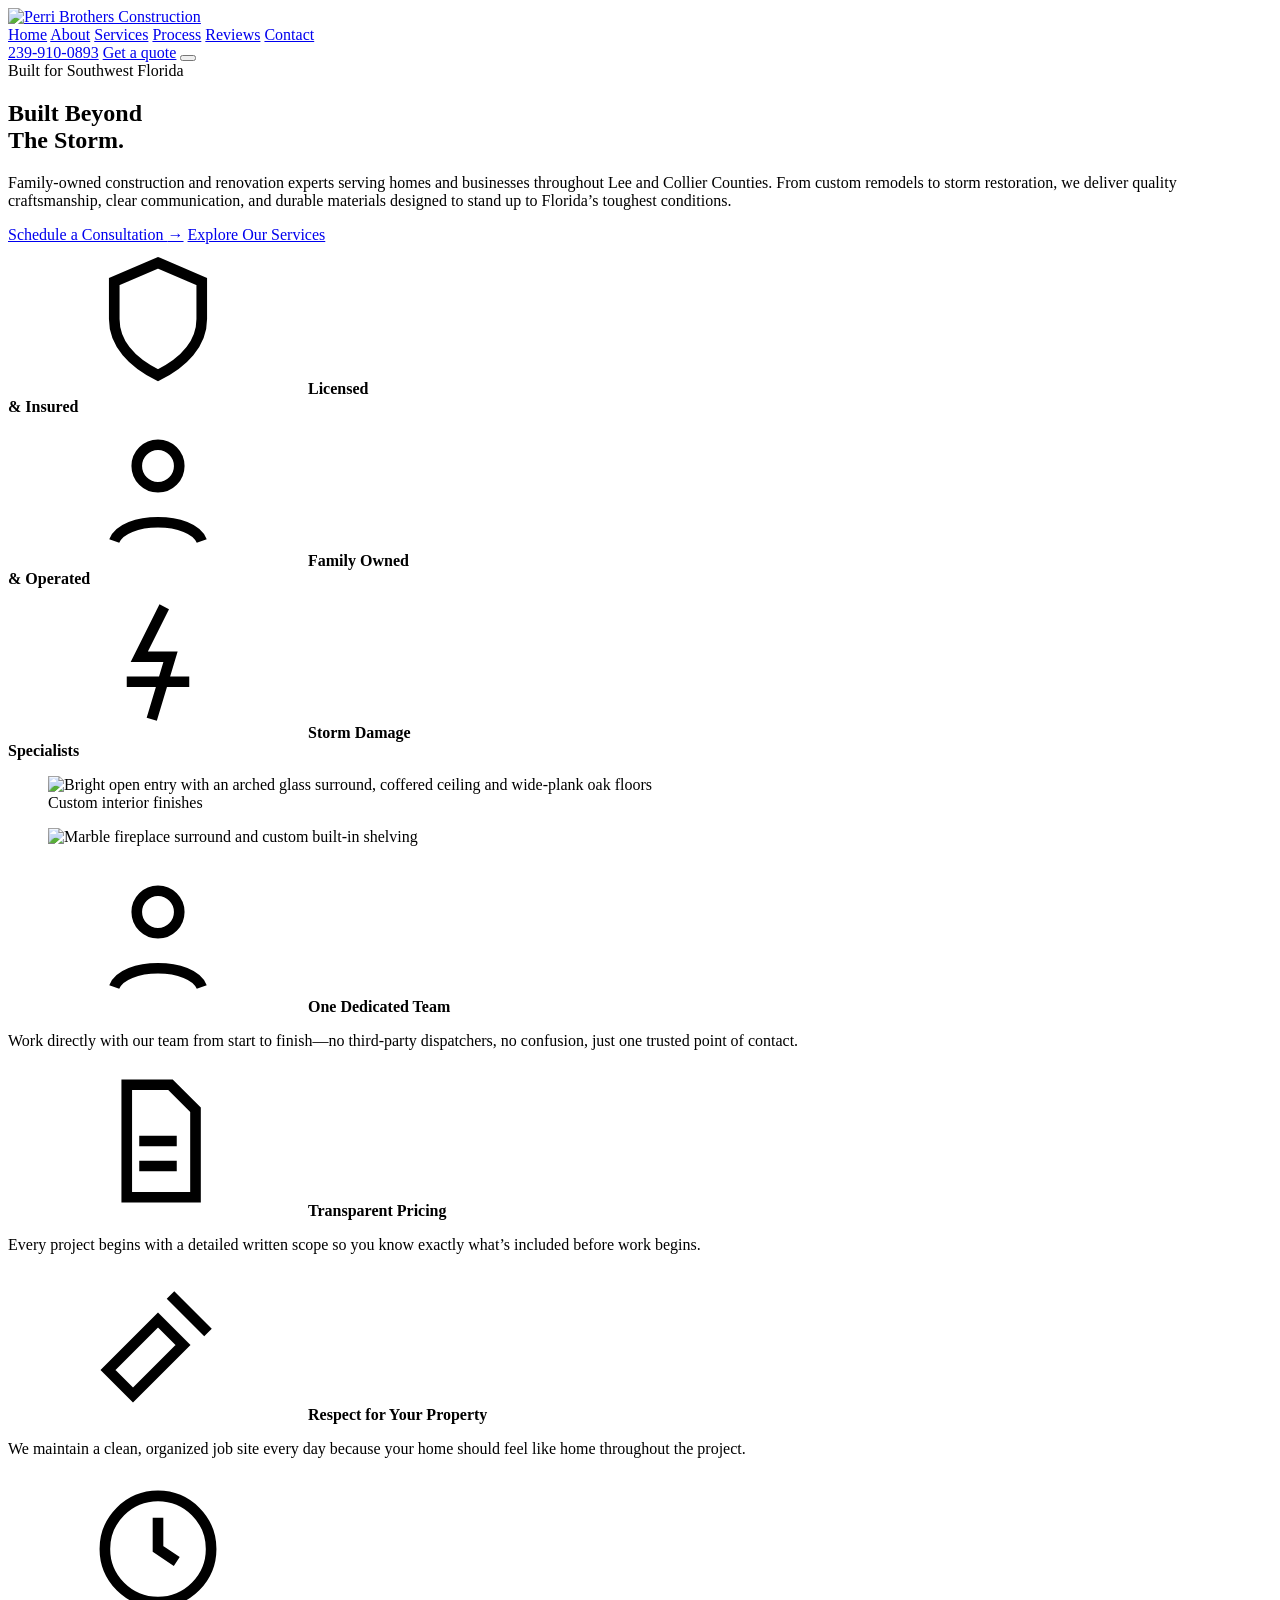
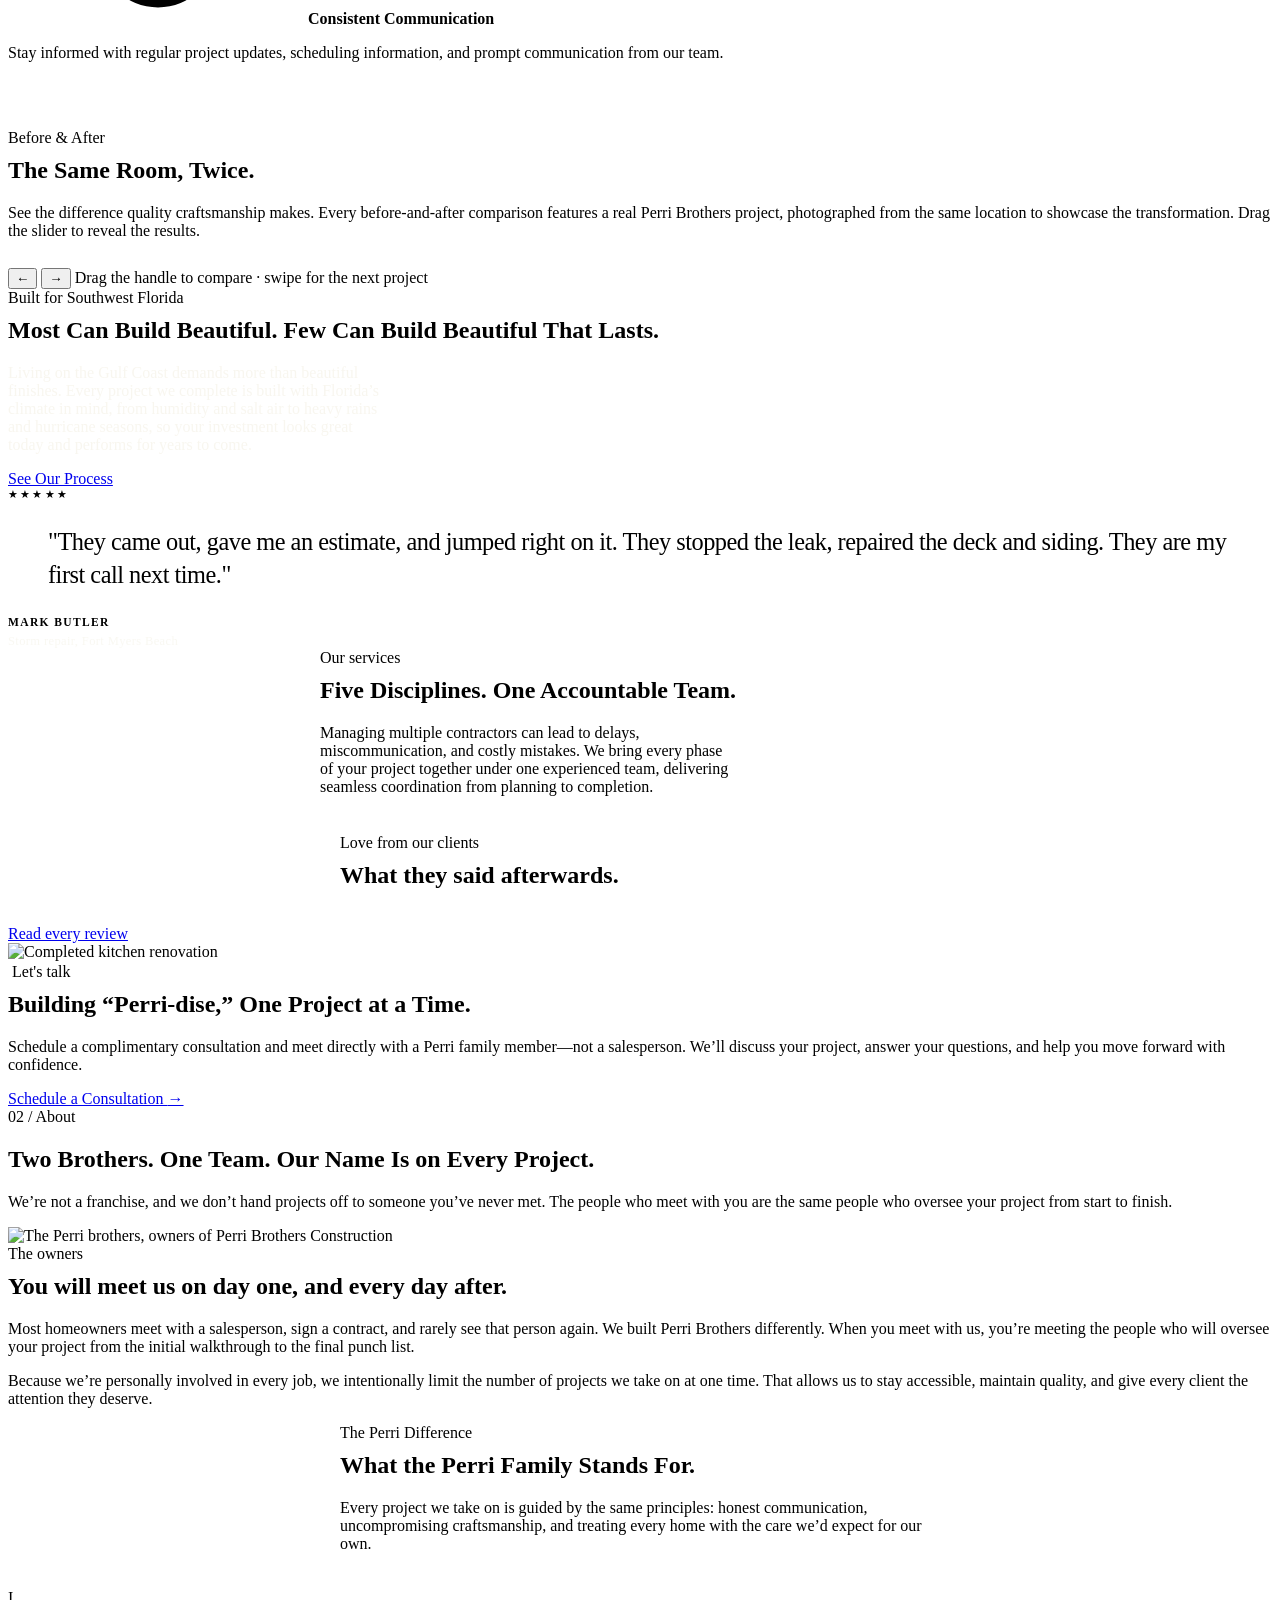
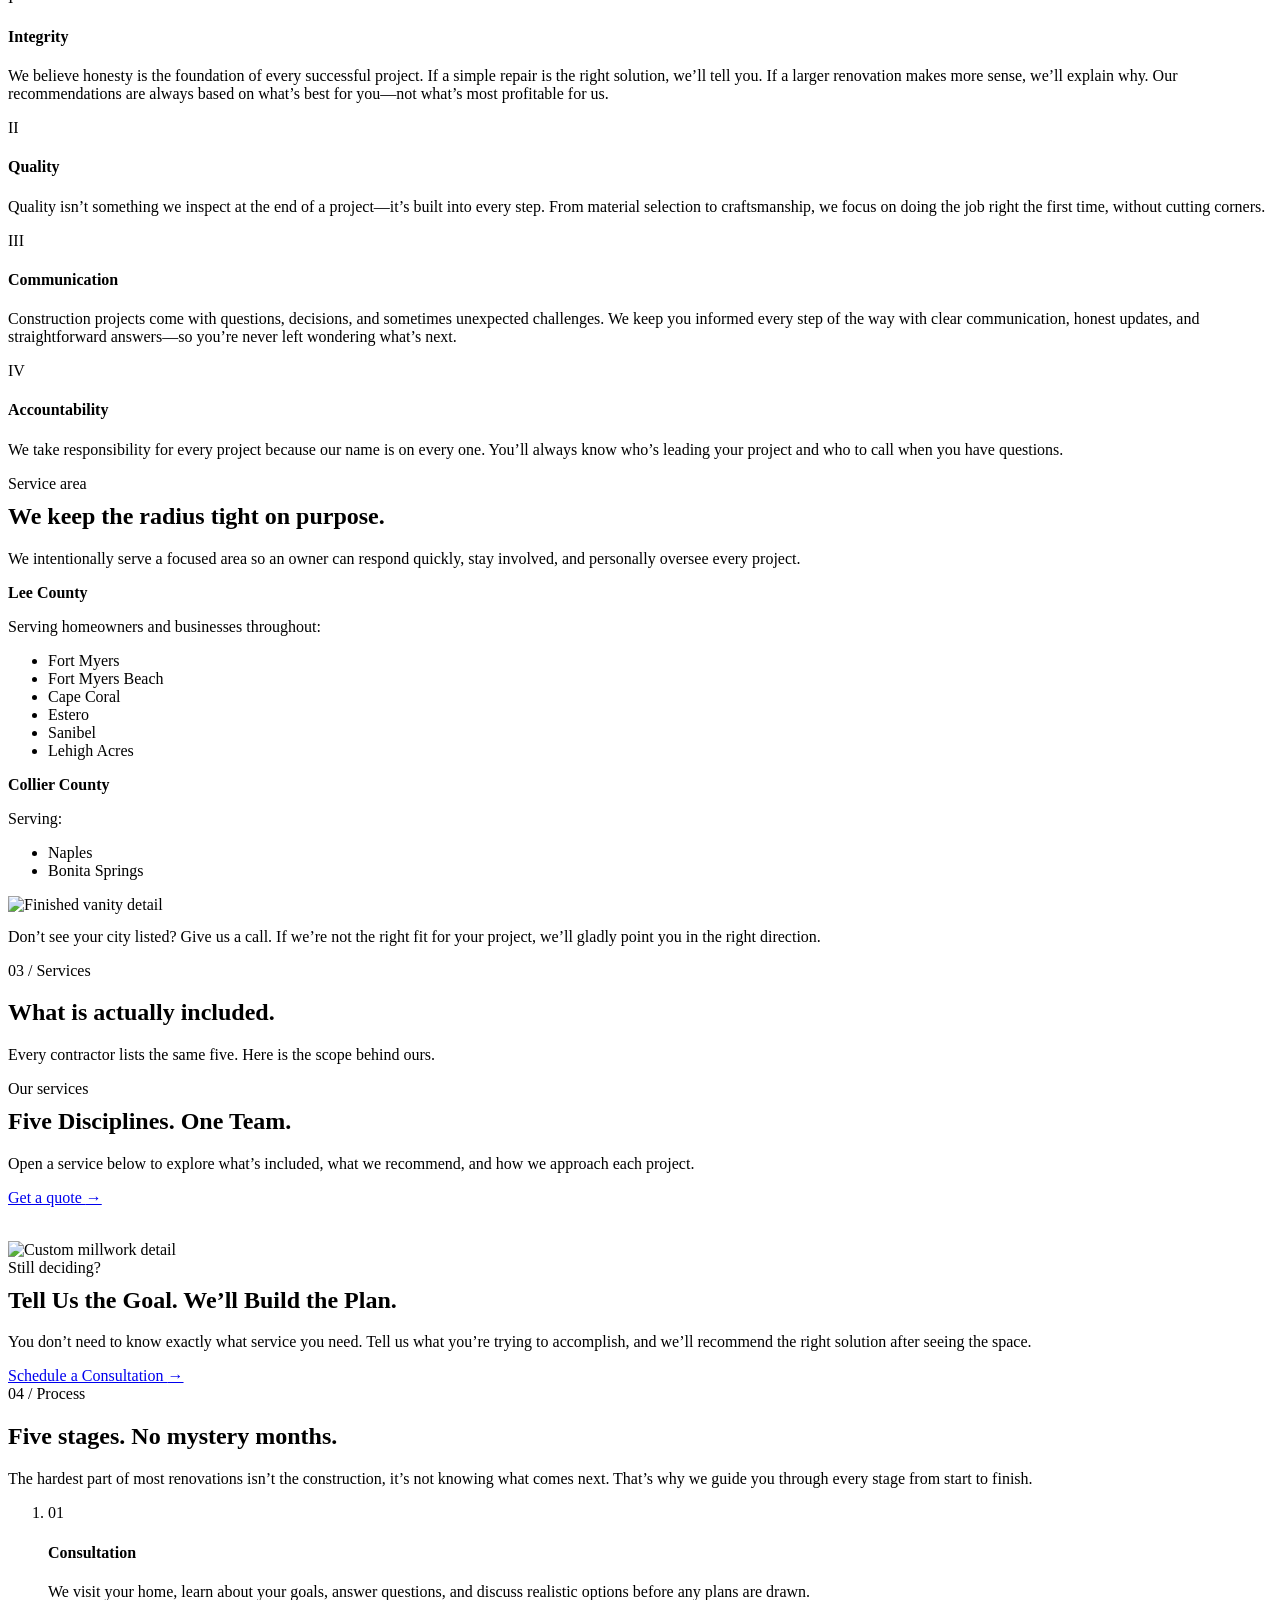
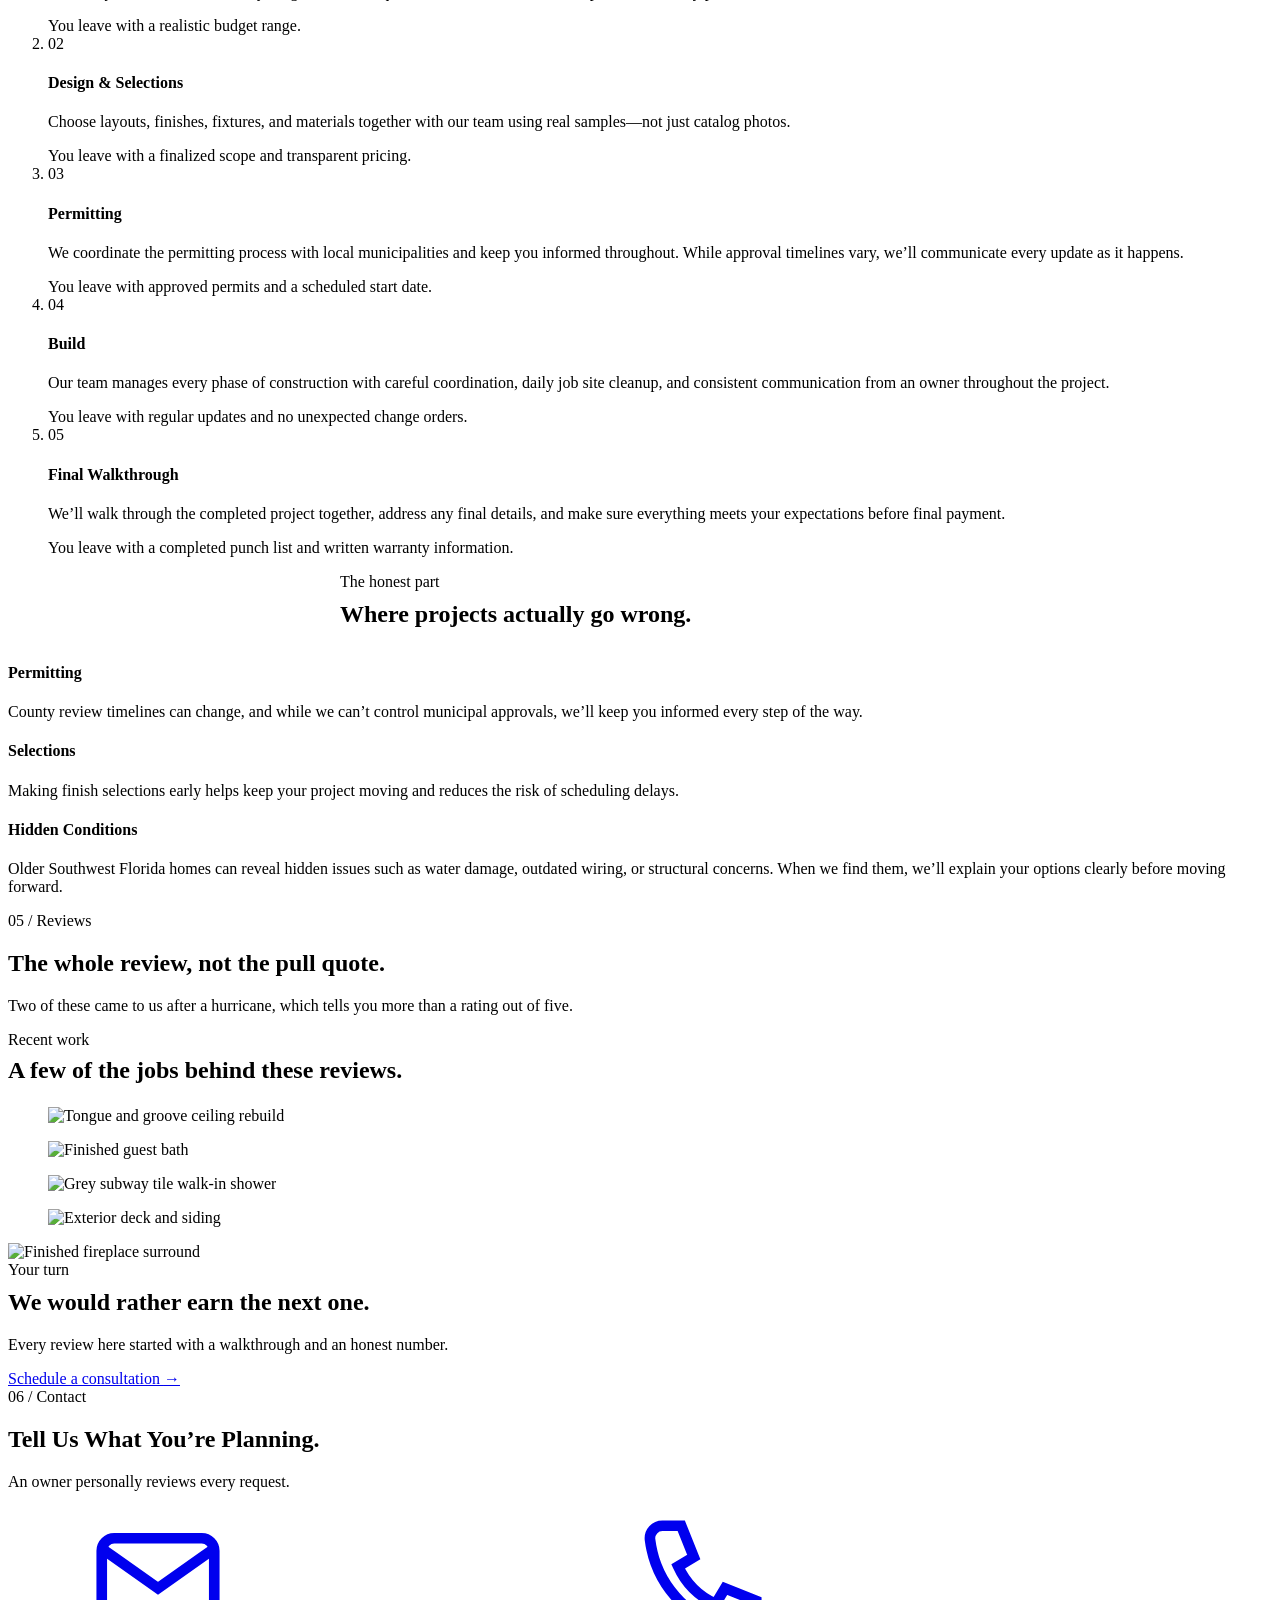
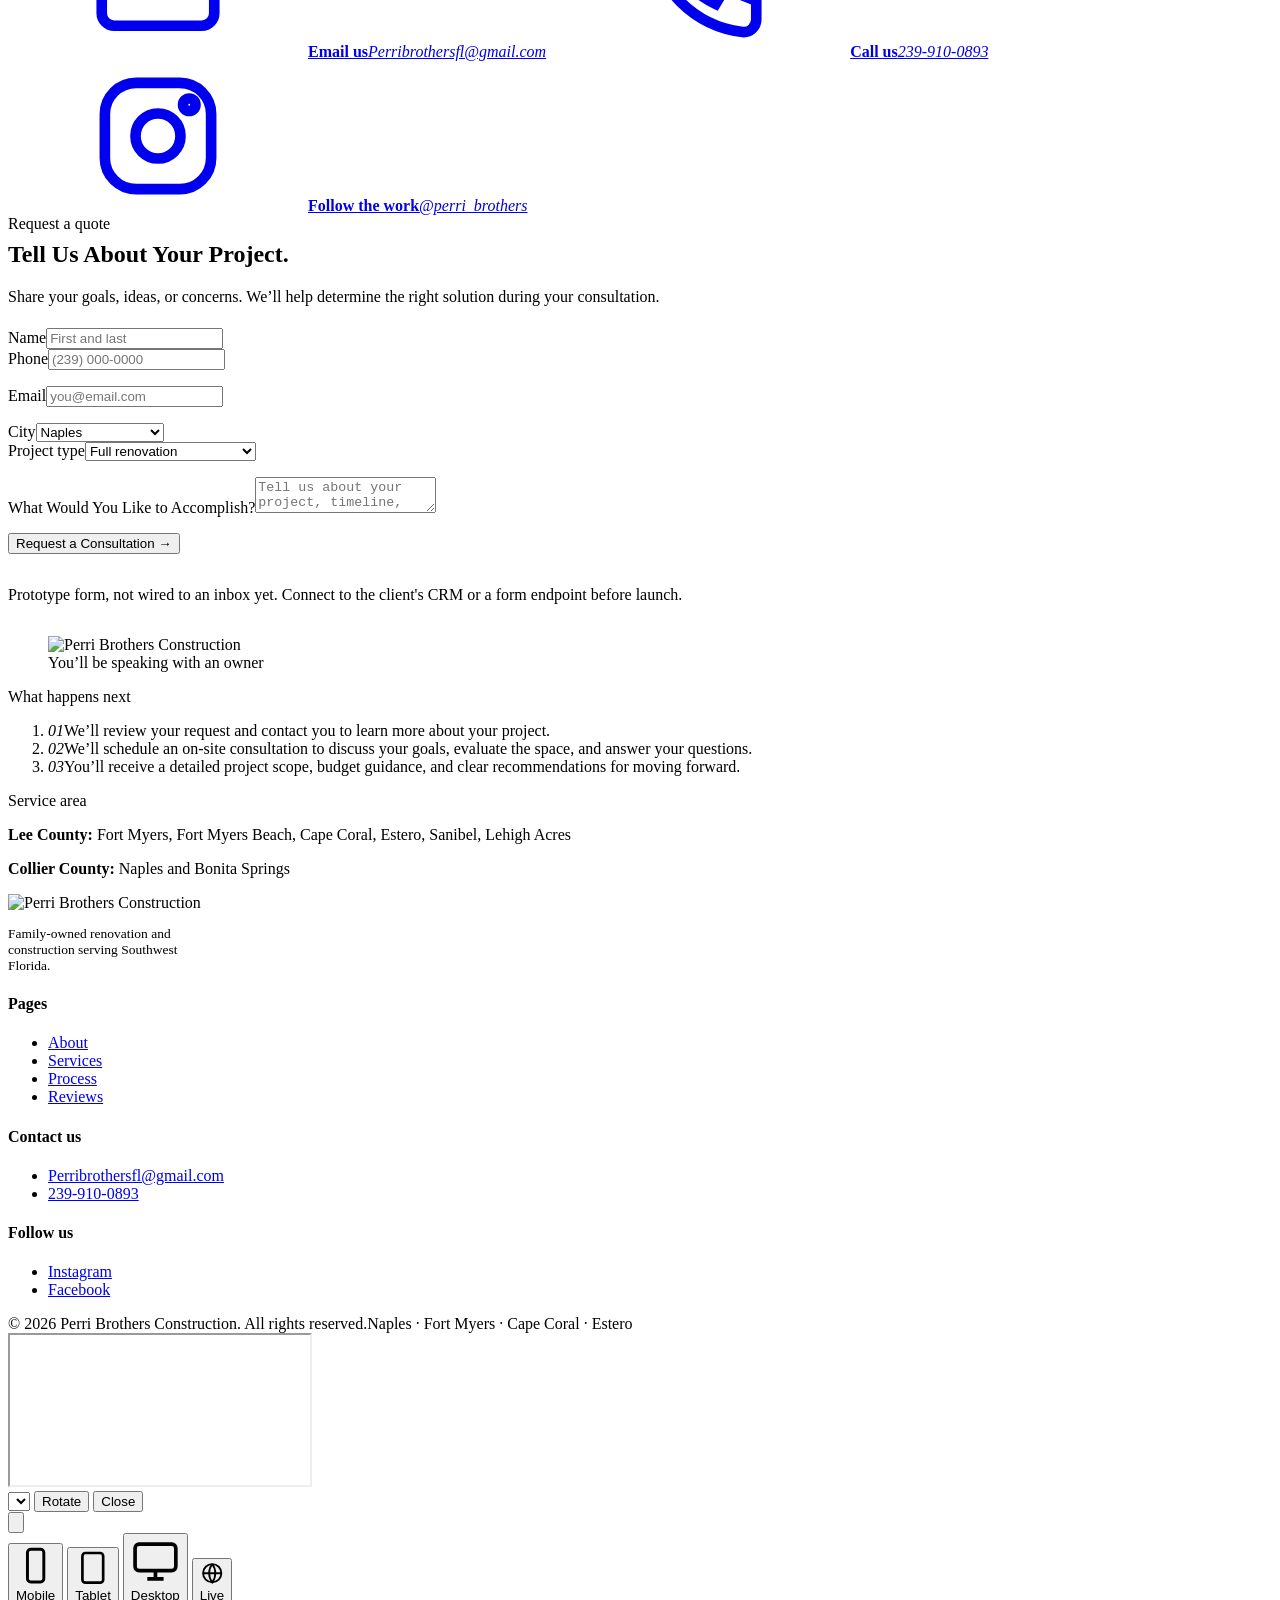
==== commit 744b6116: "Add files via upload" ====
--- a/index.html
+++ b/index.html
@@ -16,16 +16,16 @@
 <meta property="og:title" content="Perri Brothers Construction | Southwest Florida">
 <meta property="og:description" content="Family-owned renovation and construction for homes and businesses across Lee and Collier counties.">
 <meta property="og:url" content="https://perribrothers.com/">
-<meta property="og:image" content="https://perribrothers.com/images/hero-exterior-deck.webp">
+<meta property="og:image" content="https://perribrothers.com/images/hero-interior-entry.webp">
 <meta name="twitter:card" content="summary_large_image">
-<link rel="preload" as="image" href="images/hero-exterior-deck.webp">
+<link rel="preload" as="image" href="images/hero-interior-entry.webp">
 <script type="application/ld+json">
 {
   "@context": "https://schema.org",
   "@type": "GeneralContractor",
   "name": "Perri Brothers Construction",
   "url": "https://perribrothers.com/",
-  "image": "https://perribrothers.com/images/hero-exterior-deck.webp",
+  "image": "https://perribrothers.com/images/hero-interior-entry.webp",
   "email": "Perribrothersfl@gmail.com",
   "telephone": "+1-239-910-0893",
   "description": "Family-owned renovation and construction for homes and businesses across Southwest Florida.",
@@ -95,8 +95,8 @@
       </div>
       <div class="hero__m" data-r style="--d:100ms">
         <figure class="hero__main">
-          <img data-img="hero_a" alt="Composite deck, railings and siding on a completed Southwest Florida build">
-          <figcaption>Exterior build &middot; Southwest Florida</figcaption>
+          <img data-img="hero_a" alt="Bright open entry with an arched glass surround, coffered ceiling and wide-plank oak floors">
+          <figcaption>Custom interior finishes</figcaption>
         </figure>
         <figure class="hero__inset">
           <img data-img="hero_b" alt="Marble fireplace surround and custom built-in shelving">
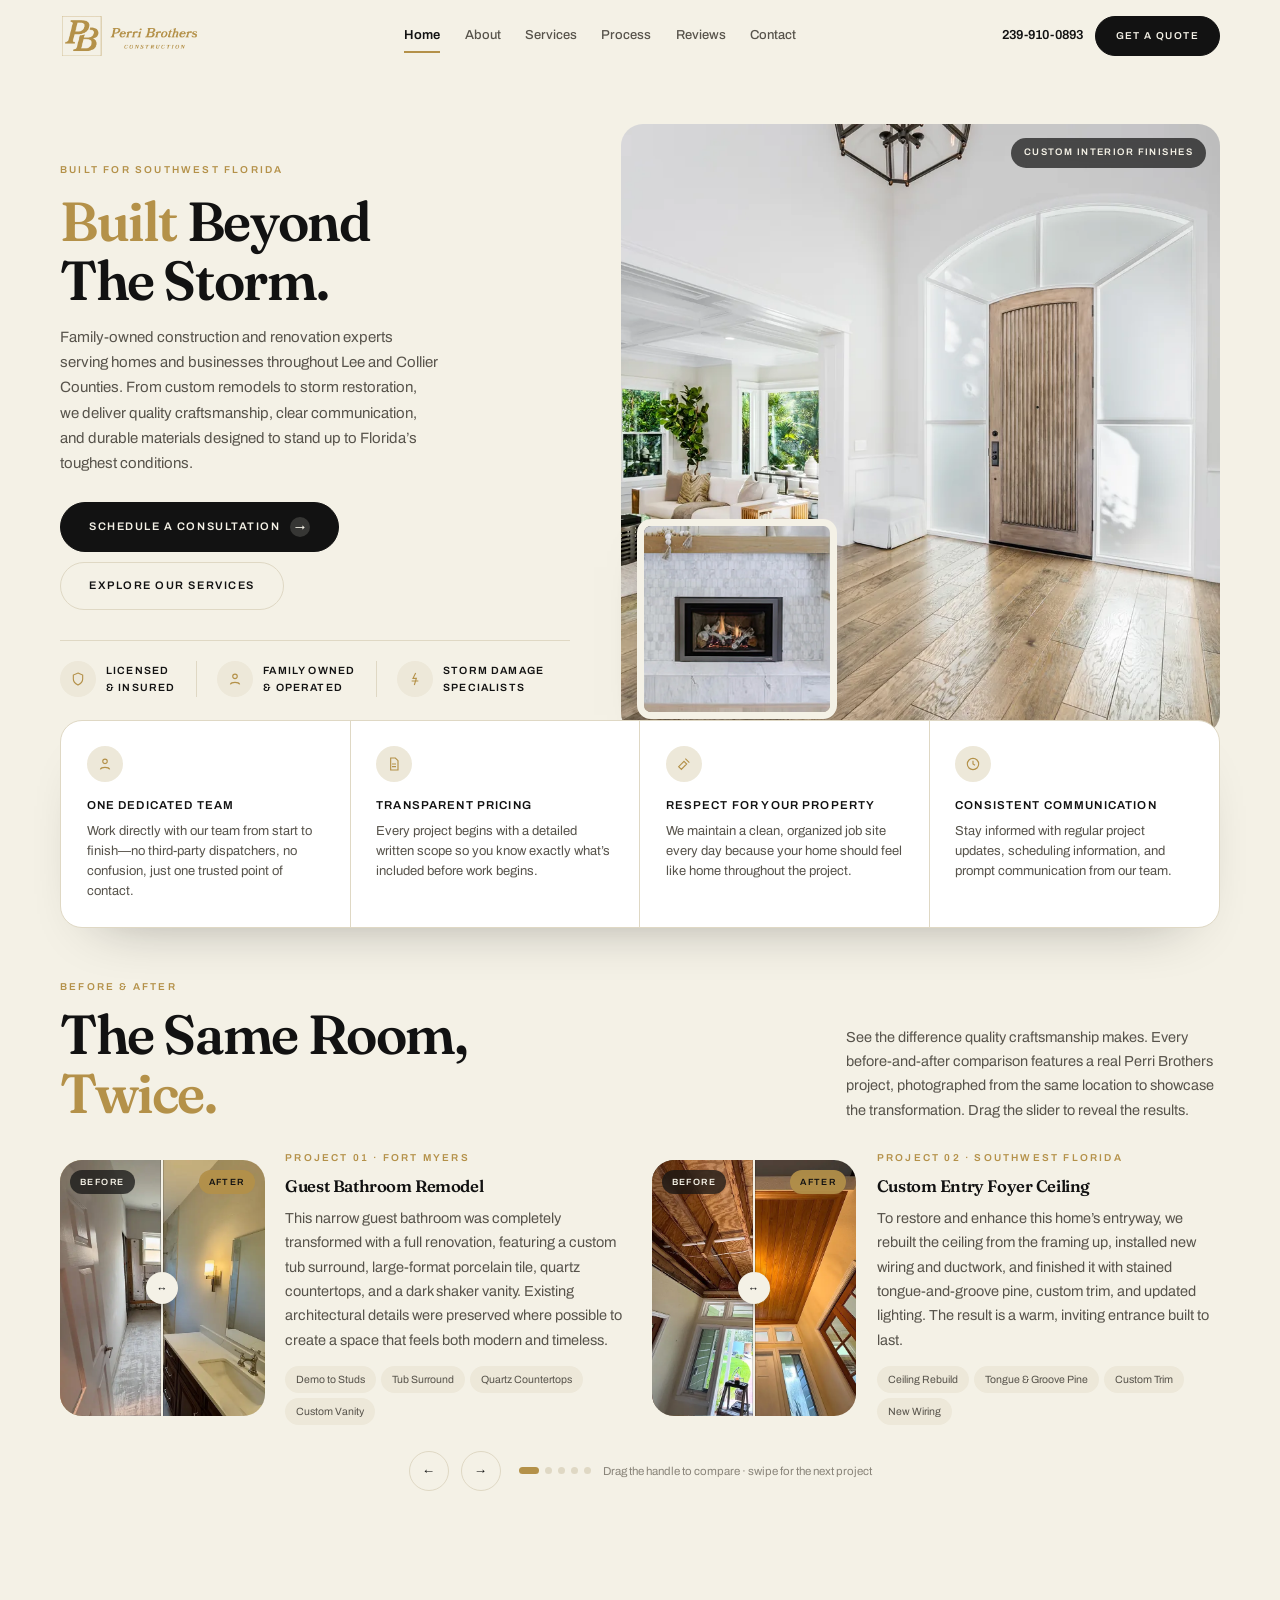
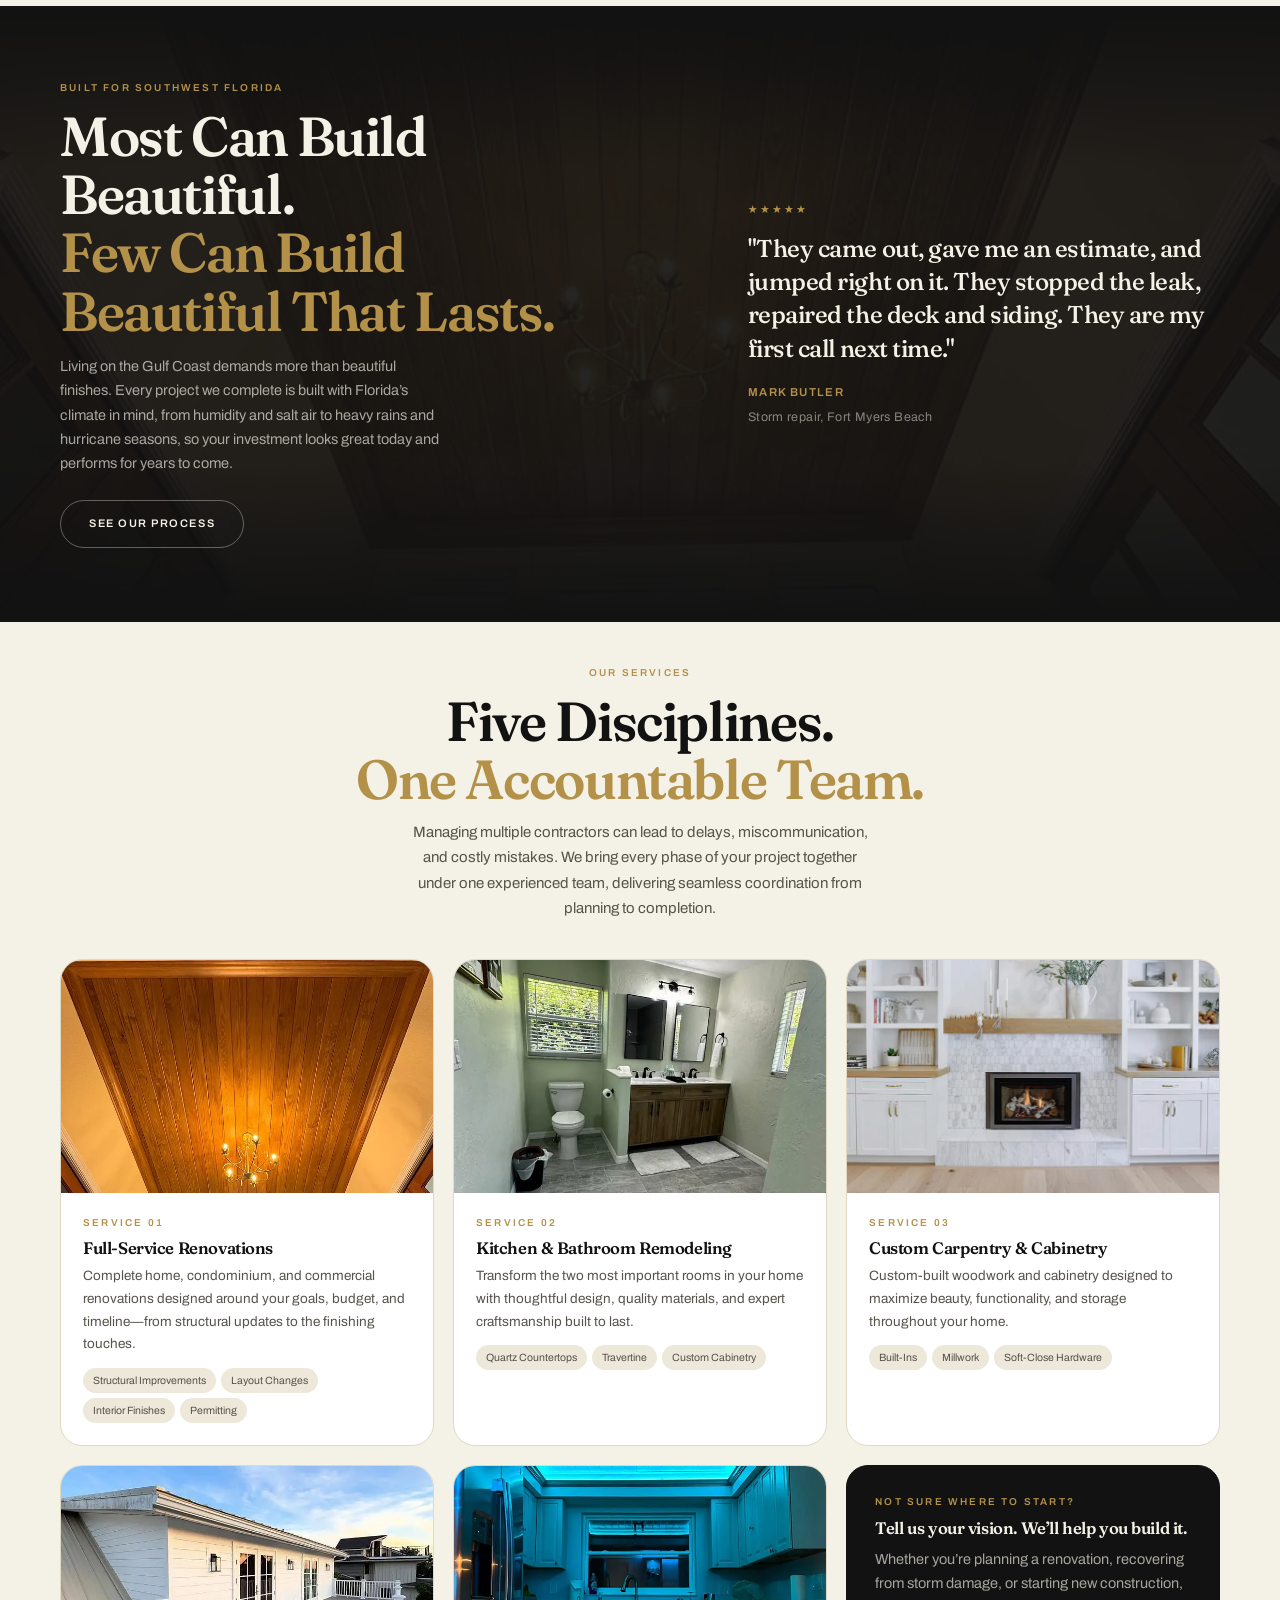
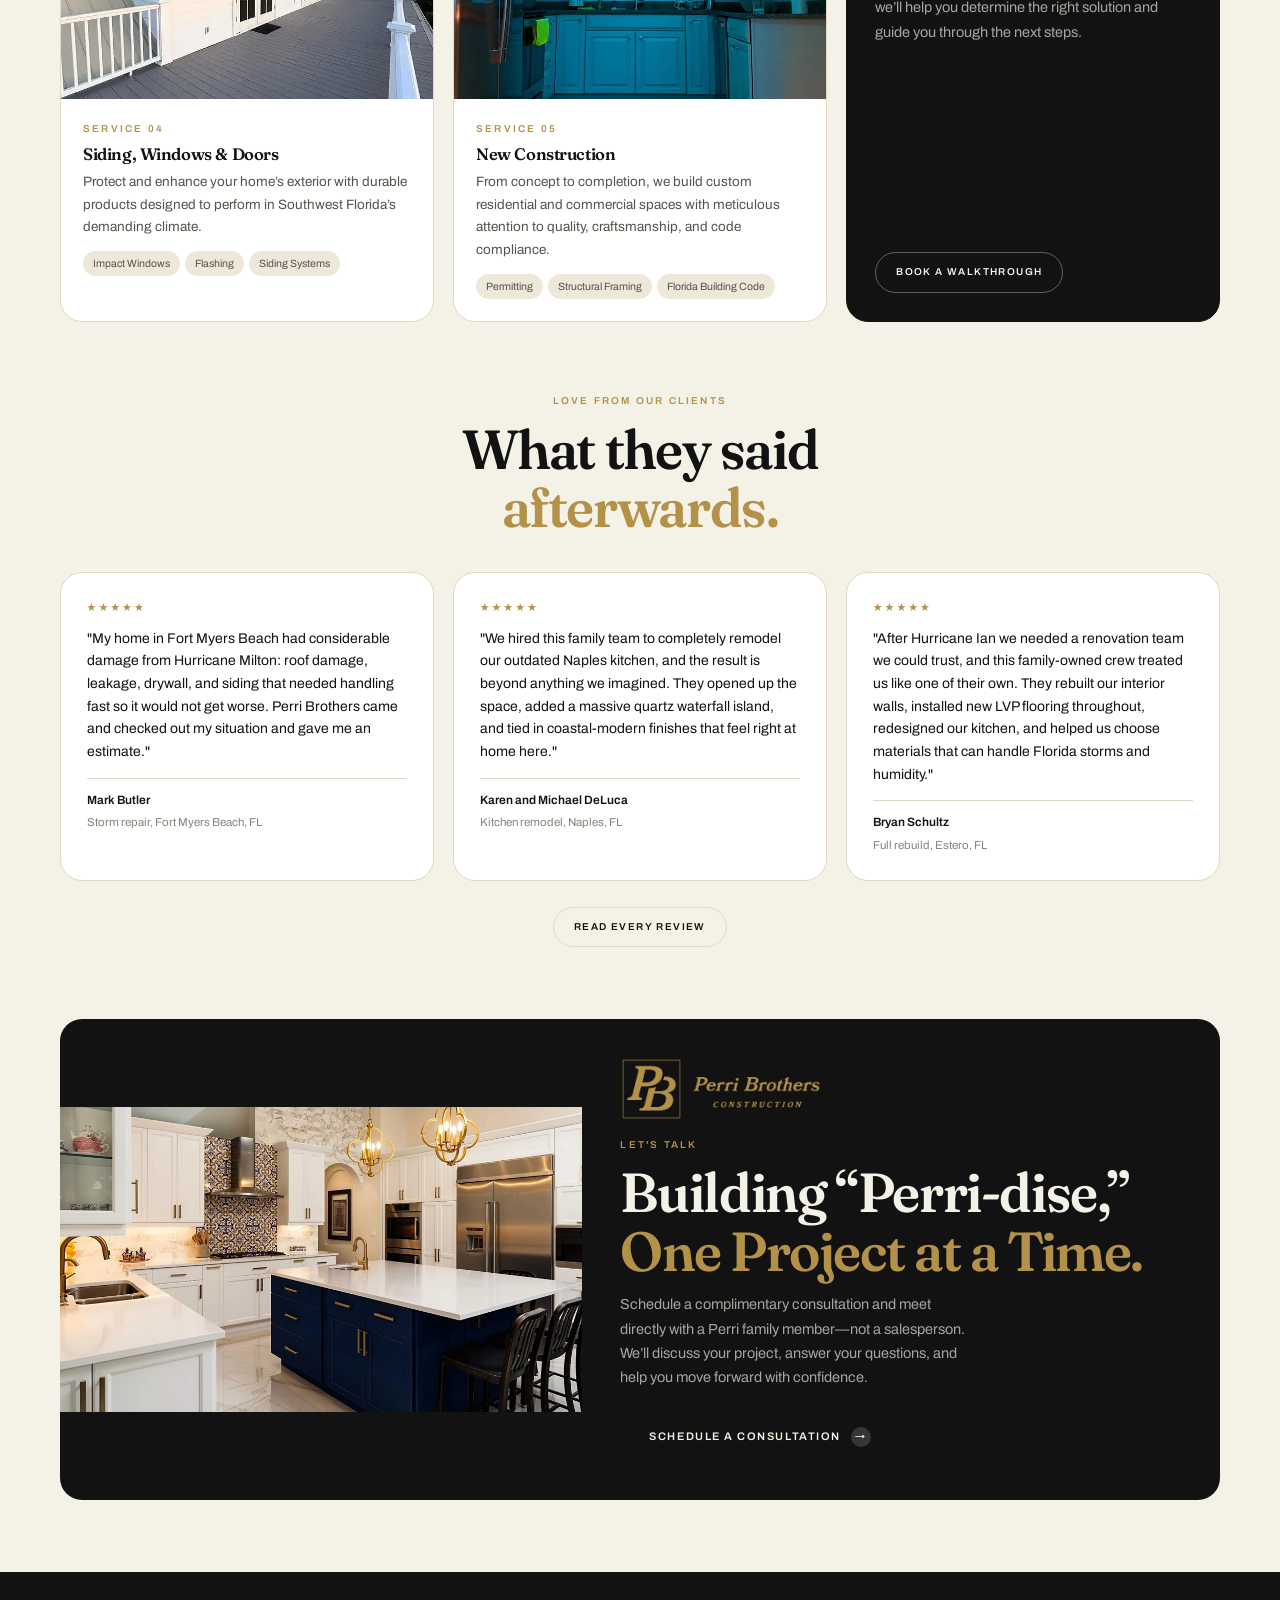
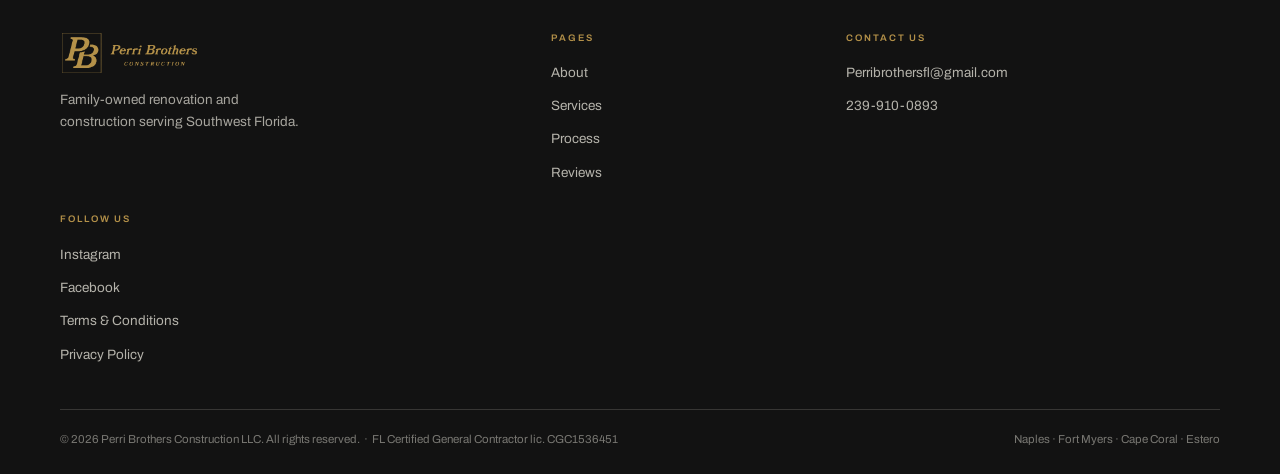
==== commit de534754: "Add files via upload" ====
--- a/index.html
+++ b/index.html
@@ -351,19 +351,28 @@
           <span class="lbl">Request a quote</span>
           <h2 class="s3" style="margin-top:8px">Tell Us About Your Project.</h2>
           <p class="p" style="margin-top:8px">Share your goals, ideas, or concerns. We&rsquo;ll help determine the right solution during your consultation.</p>
-          <div style="display:grid;gap:16px;margin-top:22px">
-            <div class="duo">
-              <div class="f"><label for="n1">Name</label><input id="n1" type="text" placeholder="First and last"></div>
-              <div class="f"><label for="n2">Phone</label><input id="n2" type="tel" placeholder="(239) 000-0000"></div>
-            </div>
-            <div class="f"><label for="n3">Email</label><input id="n3" type="email" placeholder="you@email.com"></div>
-            <div class="duo">
-              <div class="f"><label for="n4">City</label><select id="n4"><option>Naples</option><option>Fort Myers</option><option>Fort Myers Beach</option><option>Cape Coral</option><option>Estero</option><option>Bonita Springs</option><option>Sanibel</option><option>Lehigh Acres</option><option>Somewhere else</option></select></div>
-              <div class="f"><label for="n5">Project type</label><select id="n5"><option>Full renovation</option><option>Kitchen or bath</option><option>Carpentry or cabinetry</option><option>Siding, windows or doors</option><option>New construction</option><option>Storm repair</option></select></div>
-            </div>
-            <div class="f"><label for="n6">What Would You Like to Accomplish?</label><textarea id="n6" placeholder="Tell us about your project, timeline, and any questions you have."></textarea></div>
-            <div><button class="b" type="button" id="send">Request a Consultation <span class="ar">&rarr;</span></button></div>
-            <p class="nt" id="note">Prototype form, not wired to an inbox yet. Connect to the client's CRM or a form endpoint before launch.</p>
+          <!-- LeadConnector embedded form. The fields, labels, placeholders and submit
+               button all live in the LeadConnector form builder, not in this file.
+               form_embed.js (loaded at the bottom of this document) resizes the iframe
+               to fit its content; the height below is the starting value it adjusts from. -->
+          <div class="ctembed">
+            <iframe
+              src="https://api.leadconnectorhq.com/widget/form/8VDXtzsYXkVH5dgba4f7"
+              style="width:100%;height:978px;border:none;border-radius:8px"
+              id="inline-8VDXtzsYXkVH5dgba4f7"
+              data-layout="{'id':'INLINE'}"
+              data-trigger-type="alwaysShow"
+              data-trigger-value=""
+              data-activation-type="alwaysActivated"
+              data-activation-value=""
+              data-deactivation-type="neverDeactivate"
+              data-deactivation-value=""
+              data-form-name="Perri Website Form"
+              data-height="978"
+              data-layout-iframe-id="inline-8VDXtzsYXkVH5dgba4f7"
+              data-form-id="8VDXtzsYXkVH5dgba4f7"
+              title="Perri Website Form">
+            </iframe>
           </div>
         </div>
       </div>
@@ -414,9 +423,11 @@
     <div class="sp2"><h4>Follow us</h4><ul>
       <li><a href="https://www.instagram.com/perri_brothers/">Instagram</a></li>
       <li><a href="https://www.facebook.com/profile.php?id=61581746925898">Facebook</a></li>
+      <li><a href="terms-and-conditions.html">Terms &amp; Conditions</a></li>
+      <li><a href="privacy-policy.html">Privacy Policy</a></li>
     </ul></div>
   </div>
-  <div class="ft__bar"><span>© 2026 Perri Brothers Construction. All rights reserved.</span><span>Naples · Fort Myers · Cape Coral · Estero</span></div>
+  <div class="ft__bar"><span>© 2026 Perri Brothers Construction LLC. All rights reserved. &nbsp;·&nbsp; FL Certified General Contractor lic. CGC1536451</span><span>Naples · Fort Myers · Cape Coral · Estero</span></div>
 </div></footer>
 
 <div class="dvw" id="dvw"><div class="dvstage"><div class="dvframe" id="dvframe"><iframe id="dvif" title="Responsive preview"></iframe></div></div></div>
@@ -441,5 +452,6 @@
 
 
 <script src="js/main.js" defer></script>
+<script src="https://link.msgsndr.com/js/form_embed.js" defer></script>
 </body>
 </html>
--- a/css/styles.css
+++ b/css/styles.css
@@ -0,0 +1,461 @@
+:root{
+  /* sampled directly from the client's live site */
+  --black:#121212; --black-2:#1B1B1A; --black-3:#262523;
+  --cream:#F4F1E6; --cream-2:#EDE8D9; --cream-3:#E4DECB;
+  --gold:#B49149;
+  --white:#FFFFFF;
+  --ink:#121212; --soft:#57534B; --mute:#8A857A;
+  --line:#DFD8C4; --lineD:rgba(244,241,230,.16);
+  --rr:22px; --r:14px;
+  --gut:clamp(28px,5.5vw,60px);
+  --sect:clamp(48px,5.6vw,86px);
+  --ez:cubic-bezier(.22,1,.36,1);
+  --serif:"Fraunces",Georgia,serif;
+  --sans:"Archivo",system-ui,sans-serif;
+}
+:root{--gold-lt:#D3B276}
+
+*{box-sizing:border-box}
+html{scroll-behavior:smooth;background:var(--cream);overflow-x:clip}
+body{margin:0;background:var(--cream);color:var(--ink);font-family:var(--sans);font-size:15px;line-height:1.62;-webkit-font-smoothing:antialiased;overflow-x:clip}
+img{display:block;max-width:100%}
+h1,h2,h3,h4,p,ul,figure,blockquote{margin:0;padding:0}
+ul{list-style:none}
+
+/* ---------- type ---------- */
+.s1,.s2,.s3{font-family:var(--serif);font-variation-settings:"SOFT" 26,"WONK" 1;font-weight:600;letter-spacing:-.025em;line-height:1.06}
+.s1{font-size:clamp(32px,4.3vw,58px)}
+.s2{font-size:clamp(23px,2.4vw,36px)}
+.s3{font-size:clamp(16px,1.3vw,20px);line-height:1.22}
+.gold{color:var(--gold)}
+/* .nl puts the gold phrase on its own line so headings never leave an orphan word */
+.nl{display:block}
+.lbl{font-family:var(--sans);font-size:10px;font-weight:600;letter-spacing:.22em;text-transform:uppercase;color:var(--gold);display:block}
+.p{color:var(--soft);font-size:14.5px;line-height:1.68}
+.p--d{color:rgba(244,241,230,.66)}
+.p--lg{font-size:clamp(15px,1.15vw,17px)}
+.on-d{color:var(--cream)}
+.on-d .p{color:rgba(244,241,230,.66)}
+
+/* ---------- shell ---------- */
+.wrap{max-width:1340px;margin:0 auto;padding:0 var(--gut);width:100%}
+.grid{display:grid;grid-template-columns:repeat(12,1fr);gap:clamp(12px,1.5vw,22px)}
+/* span writes the END edge only so a start class can compose with it */
+.sp2{grid-column-end:span 2}
+.sp3{grid-column-end:span 3}.sp4{grid-column-end:span 4}.sp5{grid-column-end:span 5}
+.sp6{grid-column-end:span 6}.sp7{grid-column-end:span 7}.sp8{grid-column-end:span 8}
+.sp12{grid-column:1/-1}
+.st6{grid-column-start:6}.st7{grid-column-start:7}.st8{grid-column-start:8}.st9{grid-column-start:9}
+@media(max-width:960px){
+  .grid{grid-template-columns:repeat(6,1fr)}
+  .sp2,.sp3,.sp4{grid-column:auto/span 3}
+  .sp5,.sp6,.sp7,.sp8{grid-column:1/-1}
+}
+@media(max-width:620px){.sp2,.sp3,.sp4{grid-column:1/-1}}
+.sec{padding-block:var(--sect)}
+.center{text-align:center}
+.center .p{margin-left:auto;margin-right:auto}
+
+/* ---------- buttons (pill, from the reference) ---------- */
+.b{display:inline-flex;align-items:center;gap:10px;border-radius:999px;font-family:var(--sans);font-size:11px;font-weight:600;letter-spacing:.14em;text-transform:uppercase;padding:14px 28px;text-decoration:none;cursor:pointer;border:1px solid var(--black);background:var(--black);color:var(--cream);transition:background .35s var(--ez),color .35s var(--ez),border-color .35s var(--ez),transform .35s var(--ez)}
+.b:hover{background:var(--gold);border-color:var(--gold);color:var(--black);transform:translateY(-2px)}
+.b--o{background:transparent;color:var(--ink);border-color:var(--line)}
+.b--o:hover{background:var(--black);border-color:var(--black);color:var(--cream)}
+.b--od{background:transparent;color:var(--cream);border-color:rgba(244,241,230,.35)}
+.b--od:hover{background:var(--gold);border-color:var(--gold);color:var(--black)}
+.b--s{padding:11px 20px;font-size:10px}
+.b .ar{width:20px;height:20px;border-radius:999px;background:rgba(244,241,230,.16);display:grid;place-items:center;font-size:10px;flex:none}
+:focus-visible{outline:2px solid var(--gold);outline-offset:3px}
+
+/* ---------- nav ---------- */
+.nav{position:sticky;position:-webkit-sticky;top:0;z-index:60;isolation:isolate;background:var(--cream);border-bottom:1px solid transparent;transition:border-color .4s var(--ez),box-shadow .4s var(--ez)}
+.nav.stk{border-bottom-color:var(--line);box-shadow:0 6px 26px -22px rgba(18,18,18,.5)}
+.nav__in{max-width:1340px;margin:0 auto;padding:14px var(--gut);display:flex;align-items:center;justify-content:space-between;gap:18px}
+.nav__l{display:flex;align-items:center;gap:clamp(12px,1.9vw,30px)}
+.nav__l a{font-size:13px;font-weight:500;color:var(--soft);text-decoration:none;padding:4px 0;position:relative}
+.nav__l a::after{content:"";position:absolute;left:0;right:0;bottom:-2px;height:1.5px;background:var(--gold);transform:scaleX(0);transition:transform .4s var(--ez)}
+.nav__l a:hover::after,.nav__l a.on::after{transform:scaleX(1)}
+.nav__l a.on{color:var(--ink);font-weight:600}
+.nav__r{display:flex;align-items:center;gap:12px}
+.nav__t{font-size:13px;font-weight:600;color:var(--ink);text-decoration:none}
+.brand{display:block;height:44px;width:auto;aspect-ratio:3.151;object-fit:contain}
+.brand--lg{height:clamp(48px,5vw,66px)}
+.bg{display:none;width:40px;height:40px;border:1px solid var(--line);border-radius:999px;background:transparent;cursor:pointer;position:relative;flex:none}
+.bg i{position:absolute;left:11px;width:18px;height:1.5px;background:var(--ink);transition:transform .4s var(--ez),opacity .3s}
+.bg i:nth-child(1){top:15px}.bg i:nth-child(2){top:19.5px}.bg i:nth-child(3){top:24px}
+body.mo .bg i:nth-child(1){transform:translateY(4.5px) rotate(45deg)}
+body.mo .bg i:nth-child(2){opacity:0}
+body.mo .bg i:nth-child(3){transform:translateY(-4.5px) rotate(-45deg)}
+@media(max-width:1000px){
+  .nav__l{position:absolute;left:0;right:0;top:100%;z-index:70;flex-direction:column;align-items:stretch;gap:0;background:var(--cream);border-bottom:1px solid var(--line);padding:8px var(--gut) 20px;opacity:0;visibility:hidden;transform:translateY(-10px);transition:all .4s var(--ez)}
+  body.mo .nav__l{opacity:1;visibility:visible;transform:none}
+  .nav__l a{display:block;width:100%;padding:15px 2px;font-size:16px;border-bottom:1px solid var(--line)}
+  .nav__l a::after{display:none}
+  .bg{display:block}.nav__t{display:none}.nav__r .b{display:none}
+  .brand{height:38px}
+}
+
+/* ---------- hero ---------- */
+.hero{padding-block:clamp(30px,4vw,56px) clamp(20px,3vw,36px)}
+.hero__g{display:grid;grid-template-columns:minmax(0,.92fr) minmax(0,1.08fr);gap:clamp(24px,4vw,60px);align-items:center}
+@media(max-width:960px){.hero__g{grid-template-columns:1fr}}
+.hero h1{margin-top:14px}
+.hero .p{margin-top:16px;max-width:42ch}
+.hero__acts{display:flex;flex-wrap:wrap;gap:10px;margin-top:26px}
+.trio{display:flex;flex-wrap:wrap;gap:0;margin-top:30px;padding-top:20px;border-top:1px solid var(--line)}
+.trio div{display:flex;align-items:center;gap:10px;padding-right:clamp(14px,1.6vw,22px);margin-right:clamp(14px,1.6vw,22px);border-right:1px solid var(--line)}
+.trio div:last-child{border-right:0;margin-right:0;padding-right:0}
+.ico{width:36px;height:36px;border-radius:999px;background:var(--cream-2);border:1px solid transparent;display:grid;place-items:center;color:var(--gold);flex:none}
+.ico svg{width:16px;height:16px}
+.trio b{font-size:10.5px;font-weight:600;letter-spacing:.11em;text-transform:uppercase;color:var(--ink)}
+.hero__m{position:relative}
+.hero__main{margin:0;border-radius:var(--rr);overflow:hidden;background:var(--cream-2);position:relative}
+.hero__main img{width:100%;aspect-ratio:5/5.1;object-fit:cover;display:block}
+.hero__main figcaption{position:absolute;right:14px;top:14px;background:rgba(18,18,18,.7);backdrop-filter:blur(8px);color:var(--cream);font-size:9.5px;font-weight:600;letter-spacing:.15em;text-transform:uppercase;padding:7px 13px;border-radius:999px}
+/* second project layered in the corner: kept inside the frame so it can never collide
+   with the text column or the benefits bar that lifts up underneath */
+.hero__inset{position:absolute;left:16px;bottom:16px;width:40%;max-width:200px;margin:0;border-radius:var(--r);overflow:hidden;border:7px solid var(--cream);box-shadow:0 22px 46px -26px rgba(18,18,18,.6)}
+.hero__inset img{width:100%;aspect-ratio:1/1;object-fit:cover;display:block}
+@media(max-width:700px){.hero__inset{width:36%;max-width:132px;border-width:5px;left:12px;bottom:12px}
+  .hero__main figcaption{right:10px;top:10px;font-size:9px;padding:6px 10px}}
+
+/* ---------- benefits bar ---------- */
+.barlift{position:relative;z-index:2;margin-top:clamp(-64px,-4vw,-24px)}
+@media(max-width:960px){.barlift{margin-top:0}}
+.bar{background:var(--white);border:1px solid var(--line);border-radius:var(--rr);display:grid;grid-template-columns:repeat(4,1fr);overflow:hidden;box-shadow:0 26px 60px -40px rgba(18,18,18,.45)}
+@media(max-width:900px){.bar{grid-template-columns:1fr 1fr}}
+@media(max-width:520px){.bar{grid-template-columns:1fr}}
+.bar > div{padding:clamp(18px,2vw,26px);border-right:1px solid var(--line)}
+.bar > div:last-child{border-right:0}
+@media(max-width:900px){
+  .bar > div:nth-child(2n){border-right:0}
+  .bar > div:nth-child(-n+2){border-bottom:1px solid var(--line)}
+}
+@media(max-width:520px){.bar > div{border-right:0;border-bottom:1px solid var(--line)}.bar > div:last-child{border-bottom:0}}
+.bar b{display:block;font-size:11.5px;font-weight:600;letter-spacing:.1em;text-transform:uppercase;margin:14px 0 6px}
+.bar p{font-size:13px;color:var(--soft);line-height:1.55}
+
+/* ---------- split showcase ---------- */
+.show{background:var(--cream-2);border-radius:var(--rr);display:grid;grid-template-columns:.86fr 1.14fr;gap:clamp(18px,2.4vw,34px);padding:clamp(20px,2.4vw,34px);align-items:center}
+@media(max-width:900px){.show{grid-template-columns:1fr}}
+.show__imgs{display:grid;grid-template-columns:1fr 1fr;gap:12px}
+.show__imgs figure{position:relative;border-radius:var(--r);overflow:hidden;margin:0}
+.show__imgs img{width:100%;aspect-ratio:3/3.4;object-fit:cover}
+.show__imgs figcaption{position:absolute;left:12px;top:12px;background:rgba(18,18,18,.72);backdrop-filter:blur(6px);color:var(--cream);font-size:9.5px;font-weight:600;letter-spacing:.16em;text-transform:uppercase;padding:6px 11px;border-radius:999px}
+
+/* ---------- serving strip ---------- */
+.serve{border-top:1px solid var(--line);border-bottom:1px solid var(--line);padding:clamp(16px,2vw,24px) 0}
+.serve__in{display:flex;flex-wrap:wrap;align-items:center;justify-content:center;gap:clamp(14px,3vw,44px)}
+.serve span{font-family:var(--serif);font-variation-settings:"SOFT" 26;font-weight:500;font-size:clamp(14px,1.5vw,20px);letter-spacing:.1em;text-transform:uppercase;color:var(--mute)}
+
+/* ---------- stats ---------- */
+.stats{background:var(--white);border:1px solid var(--line);border-radius:var(--rr);display:grid;grid-template-columns:repeat(4,1fr);overflow:hidden}
+@media(max-width:900px){.stats{grid-template-columns:1fr 1fr}}
+.stats > div{padding:clamp(18px,2vw,26px);display:flex;align-items:center;gap:13px;border-right:1px solid var(--line)}
+.stats > div:last-child{border-right:0}
+@media(max-width:900px){.stats > div:nth-child(2n){border-right:0}.stats > div:nth-child(-n+2){border-bottom:1px solid var(--line)}}
+.stats b{display:block;font-family:var(--serif);font-variation-settings:"SOFT" 22,"WONK" 1;font-weight:600;font-size:clamp(24px,2.4vw,32px);color:var(--ink);line-height:1}
+.stats span{display:block;font-size:11.5px;color:var(--mute);margin-top:4px;line-height:1.4}
+
+.coast{position:relative;overflow:clip;background:var(--black);padding:clamp(48px,5.8vw,92px) 0;margin:clamp(26px,3.4vw,50px) 0}
+/* a finished tongue-and-groove ceiling sits behind the black at 8%, faded top and bottom,
+   so the section gains depth without competing with the type */
+.coast::before{content:"";position:absolute;inset:0;pointer-events:none;
+  background:url(../images/beforeafter-foyer-ceiling-after.webp) center/cover no-repeat;
+  opacity:.08;filter:grayscale(.4) contrast(1.05);
+  -webkit-mask-image:linear-gradient(to bottom,transparent,#000 26%,#000 74%,transparent);
+  mask-image:linear-gradient(to bottom,transparent,#000 26%,#000 74%,transparent)}
+.coast > .wrap{position:relative;z-index:1}
+
+/* ---------- service cards ---------- */
+.card{background:var(--white);border:1px solid var(--line);border-radius:var(--rr);overflow:hidden;display:flex;flex-direction:column;transition:transform .45s var(--ez),box-shadow .45s var(--ez),border-color .45s var(--ez);text-decoration:none;color:inherit}
+.card:hover{transform:translateY(-4px);border-color:var(--gold);box-shadow:0 20px 44px -30px rgba(18,18,18,.5)}
+.card__i{overflow:hidden;background:var(--cream-2)}
+.card__i img{width:100%;aspect-ratio:16/10;object-fit:cover;transition:transform 1.1s var(--ez)}
+.card:hover .card__i img{transform:scale(1.05)}
+.card__b{padding:clamp(16px,1.8vw,22px);display:flex;flex-direction:column;flex:1}
+.card__b .p{margin-top:7px;font-size:13.5px}
+.tags{display:flex;flex-wrap:wrap;gap:5px;margin-top:12px}
+.tags span{font-size:10.5px;color:var(--soft);background:var(--cream-2);border-radius:999px;padding:4px 10px}
+.card--d{background:var(--black);border-color:var(--black);color:var(--cream);justify-content:space-between;padding:clamp(20px,2.2vw,30px)}
+.card--d .p{color:rgba(244,241,230,.66)}
+
+/* ---------- services accordion ---------- */
+.acc{background:var(--white);border:1px solid var(--line);border-radius:var(--rr);padding:0 clamp(18px,2.4vw,36px)}
+.acc__i{border-bottom:1px solid var(--line)}
+.acc__i:last-child{border-bottom:0}
+/* four tracks so a full-width row still reads as structure, not a gap */
+.acc__h{width:100%;display:grid;grid-template-columns:30px minmax(0,1.05fr) minmax(0,1.1fr) 38px;align-items:center;gap:clamp(12px,2vw,30px);padding:clamp(18px,2vw,26px) 0;background:none;border:0;cursor:pointer;text-align:left;color:inherit;font-family:inherit}
+@media(max-width:900px){.acc__h{grid-template-columns:26px 1fr 34px}}
+.acc__n{font-family:var(--serif);font-variation-settings:"SOFT" 22,"WONK" 1;font-weight:600;font-size:12px;color:var(--gold);letter-spacing:.04em}
+.acc__t{min-width:0}
+.acc__title{display:block;font-family:var(--serif);font-variation-settings:"SOFT" 26,"WONK" 1;font-weight:600;font-size:clamp(18px,1.85vw,27px);letter-spacing:-.022em;line-height:1.12;transition:color .35s var(--ez)}
+.acc__i.open .acc__title,.acc__h:hover .acc__title{color:var(--gold)}
+.acc__sub{display:block;margin-top:7px;font-size:10.5px;font-weight:500;letter-spacing:.13em;text-transform:uppercase;color:var(--mute)}
+.acc__teaser{font-size:13.5px;color:var(--soft);line-height:1.55;min-width:0;transition:opacity .35s var(--ez)}
+/* the open panel carries its own paragraph, so the header line steps out of the way */
+.acc__i.open .acc__teaser{opacity:0}
+@media(max-width:900px){.acc__teaser{display:none}}
+.acc__ic{width:38px;height:38px;border-radius:999px;border:1px solid var(--line);position:relative;justify-self:end;transition:background .4s var(--ez),border-color .4s var(--ez),transform .5s var(--ez)}
+.acc__ic i{position:absolute;left:50%;top:50%;background:var(--ink);transition:transform .5s var(--ez),background .4s var(--ez)}
+.acc__ic i:nth-child(1){width:12px;height:1.5px;transform:translate(-50%,-50%)}
+.acc__ic i:nth-child(2){width:1.5px;height:12px;transform:translate(-50%,-50%)}
+.acc__h:hover .acc__ic{border-color:var(--gold)}
+.acc__i.open .acc__ic{background:var(--black);border-color:var(--black);transform:rotate(180deg)}
+.acc__i.open .acc__ic i{background:var(--gold)}
+.acc__i.open .acc__ic i:nth-child(2){transform:translate(-50%,-50%) scaleY(0)}
+.acc__p{max-height:0;overflow:hidden;transition:max-height .6s var(--ez)}
+/* expanded content uses the full row width: copy left, image right */
+.acc__in{display:grid;grid-template-columns:minmax(0,1.15fr) minmax(0,.85fr);gap:clamp(20px,2.8vw,44px);align-items:start;padding:0 0 clamp(24px,2.6vw,34px)}
+@media(max-width:900px){.acc__in{grid-template-columns:1fr}}
+.acc__m{border-radius:var(--r);overflow:hidden;background:var(--cream-2)}
+.acc__m img{width:100%;aspect-ratio:4/3;object-fit:cover;display:block}
+.acc__scope{margin-top:16px;display:grid;grid-template-columns:1fr 1fr;gap:0 clamp(14px,1.8vw,26px)}
+@media(max-width:560px){.acc__scope{grid-template-columns:1fr}}
+.acc__scope div{padding:8px 0;border-bottom:1px solid var(--line);font-size:13px;color:var(--soft);display:flex;gap:10px;align-items:center}
+.acc__scope div::before{content:"";width:4px;height:4px;background:var(--gold);flex:none;transform:rotate(45deg)}
+.acc__fit{margin-top:16px;padding-left:13px;border-left:2px solid var(--gold);font-size:13.5px;color:var(--soft)}
+.acc__fit b{display:block;font-size:10px;font-weight:600;letter-spacing:.18em;text-transform:uppercase;color:var(--gold);margin-bottom:5px}
+
+/* ---------- mobile: horizontal swipe rows instead of long stacks ---------- */
+@media(max-width:900px){
+  .swipe{display:flex !important;grid-template-columns:none !important;overflow-x:auto;scroll-snap-type:x mandatory;-webkit-overflow-scrolling:touch;scrollbar-width:none;gap:12px}
+  .swipe::-webkit-scrollbar{display:none}
+  .swipe>*{flex:0 0 86% !important;max-width:86%;scroll-snap-align:start;min-width:0;grid-column:auto !important}
+  .swipe .card,.swipe .tst,.swipe .step{height:100%}
+  /* process timeline becomes a swipe row; nodes carry the sequence so the rail is dropped */
+  .tl{display:flex;grid-template-columns:none;overflow-x:auto;scroll-snap-type:x mandatory;scrollbar-width:none;gap:12px}
+  .tl::-webkit-scrollbar{display:none}
+  .tl::before{display:none}
+  .tl__i{flex:0 0 86%;scroll-snap-align:start;padding:0}
+  .tl__n{position:static;margin-bottom:14px}
+  .swipe__hint{display:block;margin-top:10px;font-size:11px;letter-spacing:.14em;text-transform:uppercase;color:var(--mute)}
+}
+@media(min-width:901px){.swipe__hint{display:none}}
+/* four values read as 2x2; between the swipe and 12-column breakpoints keep two per row */
+@media(min-width:901px) and (max-width:960px){#valGrid>*{grid-column:auto/span 3}}
+/* benefits read as a 2x2 block on phones rather than four stacked rows */
+@media(max-width:520px){
+  .bar{grid-template-columns:1fr 1fr}
+  .bar > div{border-right:1px solid var(--line);border-bottom:1px solid var(--line)}
+  .bar > div:nth-child(2n){border-right:0}
+  .bar > div:nth-child(n+3){border-bottom:0}
+}
+
+/* ---------- before / after carousel ---------- */
+.ba{position:relative}
+.ba__track{display:flex;gap:clamp(14px,1.8vw,26px);overflow-x:auto;scroll-snap-type:x mandatory;scroll-behavior:smooth;-webkit-overflow-scrolling:touch;scrollbar-width:none;padding-bottom:2px}
+.ba__track::-webkit-scrollbar{display:none}
+/* two projects visible on desktop: fills the row without stretching one portrait photo */
+.ba__slide{flex:0 0 calc(50% - (clamp(14px,1.8vw,26px) / 2));scroll-snap-align:start;display:grid;grid-template-columns:auto minmax(0,1fr);gap:clamp(14px,1.6vw,22px);align-items:center}
+@media(max-width:900px){.ba__slide{flex:0 0 100%;grid-template-columns:1fr;gap:14px}}
+/* sized by HEIGHT so the box can never grow with the column width */
+.cmp{position:relative;height:clamp(250px,20vw,310px);aspect-ratio:4/5;width:auto;border-radius:var(--rr);overflow:hidden;background:var(--cream-2);touch-action:pan-y;user-select:none}
+@media(max-width:900px){.cmp{height:auto;width:100%;aspect-ratio:1/1}}
+.cmp img{position:absolute;inset:0;width:100%;height:100%;object-fit:cover;display:block;pointer-events:none}
+.cmp__b{position:absolute;inset:0;clip-path:inset(0 50% 0 0);will-change:clip-path}
+.cmp__tag{position:absolute;top:10px;font-size:9px;font-weight:600;letter-spacing:.16em;text-transform:uppercase;padding:5px 10px;border-radius:999px;backdrop-filter:blur(6px);pointer-events:none}
+.cmp__tag--b{left:10px;background:rgba(18,18,18,.72);color:var(--cream)}
+.cmp__tag--a{right:10px;background:rgba(180,145,73,.92);color:var(--black)}
+.cmp__h{position:absolute;top:0;bottom:0;left:50%;width:44px;margin-left:-22px;border:0;background:none;cursor:ew-resize;padding:0;touch-action:none;z-index:3}
+.cmp__h::before{content:"";position:absolute;left:50%;top:0;bottom:0;width:2px;margin-left:-1px;background:var(--cream);box-shadow:0 0 0 1px rgba(18,18,18,.18)}
+.cmp__h::after{content:"";position:absolute;left:50%;top:50%;width:32px;height:32px;margin:-16px 0 0 -16px;border-radius:999px;background:var(--cream);box-shadow:0 4px 14px rgba(18,18,18,.32)}
+.cmp__ar{position:absolute;left:50%;top:50%;transform:translate(-50%,-50%);z-index:4;font-size:11px;color:var(--black);letter-spacing:.08em;pointer-events:none}
+.ba__meta{max-width:40ch}
+.ba__meta .lbl{margin-bottom:9px}
+.ba__chips{display:flex;flex-wrap:wrap;gap:5px;margin-top:14px}
+.ba__chips span{font-size:10.5px;color:var(--soft);background:var(--cream-2);border-radius:999px;padding:5px 11px}
+.ba__nav{display:flex;align-items:center;gap:12px;margin-top:clamp(16px,2vw,24px);justify-content:center}
+.ba__b{width:40px;height:40px;border-radius:999px;border:1px solid var(--line);background:transparent;cursor:pointer;display:grid;place-items:center;color:var(--ink);transition:background .3s var(--ez),color .3s var(--ez),border-color .3s var(--ez)}
+.ba__b:hover{background:var(--black);border-color:var(--black);color:var(--cream)}
+.ba__dots{display:flex;gap:6px;margin-left:6px}
+.ba__dots i{width:7px;height:7px;border-radius:999px;background:var(--line);transition:background .3s var(--ez),width .3s var(--ez)}
+.ba__dots i.on{background:var(--gold);width:20px}
+.ba__hint{font-size:11.5px;color:var(--mute)}
+@media(max-width:560px){.ba__hint{display:none}}
+
+/* ---------- reviews: one consistent row per review ---------- */
+.rvrow{display:grid;grid-template-columns:minmax(0,.3fr) minmax(0,.7fr);gap:clamp(16px,2.6vw,46px);padding:clamp(20px,2.4vw,32px) 0;border-top:1px solid var(--line);align-items:start}
+.rvrow:first-child{border-top:0;padding-top:0}
+.rvrow__m .st{margin-bottom:10px}
+.rvrow__m b{display:block;font-family:var(--serif);font-variation-settings:"SOFT" 26,"WONK" 1;font-weight:600;font-size:clamp(16px,1.35vw,20px);letter-spacing:-.015em;line-height:1.2}
+.rvrow__m span{display:block;margin-top:6px;font-size:12px;color:var(--mute);letter-spacing:.02em}
+.rvrow__q{font-size:14.5px;line-height:1.75;color:var(--soft)}
+@media(max-width:820px){.rvrow{grid-template-columns:1fr;gap:10px;padding:18px 0}}
+.work{display:grid;grid-template-columns:repeat(4,1fr);gap:clamp(10px,1.3vw,18px)}
+@media(max-width:820px){.work{grid-template-columns:1fr 1fr}}
+.work figure{margin:0;border-radius:var(--r);overflow:hidden;background:var(--cream-2)}
+.work img{width:100%;aspect-ratio:16/10;object-fit:cover;display:block;transition:transform 1s var(--ez)}
+.work figure:hover img{transform:scale(1.05)}
+
+/* ---------- process timeline ---------- */
+.tl{display:grid;grid-template-columns:repeat(5,1fr);gap:clamp(12px,1.6vw,24px);position:relative;margin:0;padding:0;list-style:none}
+.tl::before{content:"";position:absolute;left:0;right:0;top:18px;height:1px;background:var(--line)}
+.tl__i{position:relative;padding-top:52px}
+.tl__n{position:absolute;top:0;left:0;width:37px;height:37px;border-radius:999px;background:var(--cream);border:1px solid var(--gold);color:var(--gold);display:grid;place-items:center;font-family:var(--serif);font-variation-settings:"SOFT" 22,"WONK" 1;font-weight:600;font-size:13px;transition:background .4s var(--ez),color .4s var(--ez)}
+.tl__i:hover .tl__n{background:var(--black);border-color:var(--black);color:var(--gold)}
+.tl__i h4{font-size:15.5px;font-weight:600;margin-bottom:7px}
+.tl__i p{font-size:13.5px;color:var(--soft);line-height:1.6}
+.tl__o{display:block;margin-top:12px;padding-top:11px;border-top:1px solid var(--line);font-size:11.5px;color:var(--gold);line-height:1.5}
+@media(max-width:900px){
+  .tl{grid-template-columns:1fr;gap:0}
+  .tl::before{left:18px;right:auto;top:8px;bottom:26px;width:1px;height:auto}
+  .tl__i{padding:0 0 26px 58px}
+  .tl__n{top:0}
+}
+
+/* ---------- testimonials ---------- */
+.tst{background:var(--white);border:1px solid var(--line);border-radius:var(--rr);padding:clamp(18px,2vw,26px)}
+.tst .st{color:var(--gold);font-size:11px;letter-spacing:.18em;margin-bottom:11px}
+.tst blockquote{font-size:14px;line-height:1.62;color:var(--ink)}
+.tst figcaption{margin-top:14px;padding-top:12px;border-top:1px solid var(--line);font-size:12px;font-weight:600}
+.tst figcaption em{display:block;font-style:normal;font-weight:400;color:var(--mute);margin-top:3px;font-size:11.5px}
+
+/* ---------- dark CTA banner ---------- */
+.ban{background:var(--black);border-radius:var(--rr);overflow:hidden;display:grid;grid-template-columns:.9fr 1.1fr;align-items:center;color:var(--cream)}
+@media(max-width:900px){.ban{grid-template-columns:1fr}}
+.ban__i img{width:100%;height:100%;min-height:260px;object-fit:cover}
+.ban__b{padding:clamp(24px,3vw,50px)}
+.ban .p{color:rgba(244,241,230,.66);margin-top:12px;max-width:44ch}
+
+/* ---------- rows / steps ---------- */
+/* .row is a generic label/value pair. The About service area used to use it and now uses
+   .areas below; kept because it is generic enough to reuse. Safe to delete if it stays unused. */
+.row{display:grid;grid-template-columns:140px 1fr;gap:16px;padding:14px 0;border-bottom:1px solid var(--line);align-items:baseline}
+.row:last-child{border-bottom:0}
+.row b{font-size:11px;font-weight:600;letter-spacing:.13em;text-transform:uppercase;color:var(--gold)}
+.row span{font-size:14px;color:var(--soft);line-height:1.55}
+@media(max-width:600px){.row{grid-template-columns:1fr;gap:4px}}
+
+/* ---------- service area: county, lead-in line, then the cities ---------- */
+.areas{margin-top:18px}
+.area{padding:16px 0;border-bottom:1px solid var(--line)}
+.area:first-child{padding-top:0}
+.area:last-child{padding-bottom:0;border-bottom:0}
+.area > b{display:block;font-size:11px;font-weight:600;letter-spacing:.13em;text-transform:uppercase;color:var(--gold)}
+.area > p{margin-top:7px;font-size:13.5px;color:var(--soft);line-height:1.55}
+.area ul{list-style:none;margin:12px 0 0;padding:0;display:grid;grid-template-columns:repeat(2,minmax(0,1fr));gap:8px 18px}
+.area li{display:flex;align-items:center;gap:9px;font-size:14px;color:var(--ink);line-height:1.4}
+.area li::before{content:"";width:4px;height:4px;background:var(--gold);flex:none;transform:rotate(45deg)}
+@media(max-width:400px){.area ul{grid-template-columns:1fr}}
+.step{background:var(--white);border:1px solid var(--line);border-radius:var(--rr);padding:clamp(18px,2vw,26px);height:100%}
+.step .n{width:34px;height:34px;border-radius:999px;background:var(--black);color:var(--gold);display:grid;place-items:center;font-family:var(--serif);font-weight:600;font-size:14px;margin-bottom:14px}
+.step h4{font-size:15.5px;font-weight:600;margin-bottom:6px}
+.step p{font-size:13.5px;color:var(--soft);line-height:1.6}
+.step .o{margin-top:11px;padding-top:10px;border-top:1px solid var(--line);font-size:11.5px;color:var(--gold)}
+
+/* ---------- page head ---------- */
+.ph{background:var(--black);color:var(--cream);padding:clamp(44px,5.4vw,84px) 0}
+.ph .p{color:rgba(244,241,230,.66);margin-top:14px;max-width:52ch}
+.ph__n{font-size:10px;font-weight:600;letter-spacing:.22em;text-transform:uppercase;color:var(--gold);display:block;margin-bottom:12px}
+
+/* ---------- overflow guards ----------
+   grid and flex children default to min-width:auto, so one long word or a wide
+   button can push a track past the viewport. These three rules stop that. */
+.grid>*,.bento>*,.ba__slide>*,.acc__h>*,.ct3 a>*{min-width:0}
+img,svg,video{max-width:100%}
+h1,h2,h3,h4,p,blockquote,li,a,span,label{overflow-wrap:break-word}
+@media(max-width:560px){
+  .b{padding:13px 20px;font-size:10.5px;letter-spacing:.1em}
+  .trio{gap:10px 16px}
+  .trio div{flex:1 1 100%}
+}
+
+/* ---------- swipe row controls ---------- */
+.srow{display:flex;align-items:center;justify-content:center;gap:10px;margin-top:16px}
+.srow__b{width:38px;height:38px;border-radius:999px;border:1px solid var(--line);background:transparent;cursor:pointer;display:grid;place-items:center;color:var(--ink);font-size:14px;transition:background .3s var(--ez),color .3s var(--ez),border-color .3s var(--ez),opacity .3s}
+.srow__b:hover{background:var(--black);border-color:var(--black);color:var(--gold)}
+.srow__b[disabled]{opacity:.3;cursor:default}
+.srow__b[disabled]:hover{background:transparent;border-color:var(--line);color:var(--ink)}
+.srow__t{font-size:11.5px;letter-spacing:.12em;text-transform:uppercase;color:var(--mute)}
+.dragging{scroll-behavior:auto !important}
+.dragging *{pointer-events:none}
+
+/* ---------- contact ---------- */
+.ct3{display:grid;grid-template-columns:repeat(3,1fr);gap:clamp(10px,1.3vw,18px);margin-bottom:clamp(16px,2vw,26px)}
+@media(max-width:760px){.ct3{grid-template-columns:1fr}}
+.ct3 a{display:flex;align-items:center;gap:14px;background:var(--white);border:1px solid var(--line);border-radius:var(--rr);padding:clamp(14px,1.6vw,20px);text-decoration:none;color:inherit;transition:border-color .35s var(--ez),transform .35s var(--ez)}
+.ct3 a:hover{border-color:var(--gold);transform:translateY(-2px)}
+.ct3 .ico{width:38px;height:38px}
+.ct3 b{display:block;font-size:9.5px;font-weight:600;letter-spacing:.18em;text-transform:uppercase;color:var(--gold);margin-bottom:4px}
+.ct3 em{display:block;font-style:normal;font-size:15px;font-weight:500;color:var(--ink);word-break:break-word;line-height:1.35}
+.ctform{background:var(--white);border:1px solid var(--line);border-radius:var(--rr);padding:clamp(20px,2.4vw,34px)}
+.ctside{position:sticky;top:96px;display:grid;gap:clamp(12px,1.6vw,18px)}
+@media(max-width:960px){.ctside{position:static}}
+.ctnext{background:var(--black);border-radius:var(--rr);padding:clamp(20px,2.2vw,28px);color:var(--cream)}
+.ctnext ol{list-style:none;margin:12px 0 0;padding:0}
+.ctnext li{display:grid;grid-template-columns:26px 1fr;gap:12px;padding:11px 0;border-bottom:1px solid var(--lineD);font-size:13.5px;color:rgba(244,241,230,.72);line-height:1.55}
+.ctnext li:last-child{border-bottom:0}
+.ctnext li i{font-style:normal;font-family:var(--serif);font-weight:600;color:var(--gold);font-size:12px}
+.ctnext__pic{margin:0 0 22px;padding:clamp(6px,1.4vw,14px) 0 clamp(18px,2.2vw,24px);border-bottom:1px solid var(--lineD);display:flex;flex-direction:column;align-items:center;gap:14px;text-align:center}
+.ctnext__pic img{width:clamp(76px,8vw,94px);height:auto;display:block}
+.ctnext__pic figcaption{font-size:10px;font-weight:600;letter-spacing:.16em;text-transform:uppercase;color:var(--gold)}
+.ctnext__area{margin-top:20px;padding-top:18px;border-top:1px solid var(--lineD)}
+.ctnext__area p{margin-top:8px;font-size:13px;line-height:1.6;color:rgba(244,241,230,.66)}
+.ctnext__area p b{color:var(--gold);font-weight:600}
+
+/* ---------- form ---------- */
+.f label{display:block;font-size:10.5px;font-weight:600;letter-spacing:.14em;text-transform:uppercase;color:var(--gold);margin-bottom:7px}
+.f input,.f select,.f textarea{width:100%;background:var(--white);border:1px solid var(--line);border-radius:var(--r);padding:12px 14px;font-family:inherit;font-size:15px;color:var(--ink);transition:border-color .35s var(--ez)}
+.f input:focus,.f select:focus,.f textarea:focus{outline:0;border-color:var(--gold)}
+.f textarea{resize:vertical;min-height:104px}
+.duo{display:grid;grid-template-columns:1fr 1fr;gap:14px}
+@media(max-width:600px){.duo{grid-template-columns:1fr}}
+.nt{font-size:12px;color:var(--mute)}
+.ci li{padding:14px 0;border-bottom:1px solid var(--lineD)}
+.ci li:last-child{border-bottom:0}
+.ci b{display:block;font-size:9.5px;font-weight:600;letter-spacing:.2em;text-transform:uppercase;color:var(--gold);margin-bottom:6px}
+.ci a,.ci span{color:var(--cream);text-decoration:none;font-size:15px}
+.ci a:hover{color:var(--gold)}
+
+/* ---------- footer (matches their live site) ---------- */
+.ft{background:var(--black);color:var(--cream);padding:clamp(40px,4.6vw,68px) 0 26px;margin-top:var(--sect)}
+.ft h4{font-size:9.5px;font-weight:600;letter-spacing:.2em;text-transform:uppercase;color:var(--gold);margin-bottom:14px;white-space:nowrap}
+.ft li{margin-bottom:9px}
+.ft a{color:rgba(244,241,230,.72);text-decoration:none;font-size:13.5px;overflow-wrap:normal}
+.ft a[href^="mailto"]{overflow-wrap:anywhere}
+.ft a:hover{color:var(--gold)}
+.ft__bar{margin-top:34px;padding-top:20px;border-top:1px solid var(--lineD);display:flex;flex-wrap:wrap;gap:10px;justify-content:space-between;font-size:11.5px;color:rgba(244,241,230,.45)}
+
+/* ---------- floating device preview ---------- */
+.fab{position:fixed;right:clamp(14px,2.4vw,26px);bottom:clamp(14px,2.4vw,26px);z-index:95;display:flex;flex-direction:column-reverse;align-items:flex-end;gap:9px}
+.fab__b{width:52px;height:52px;border-radius:999px;border:0;cursor:pointer;background:var(--black);color:var(--gold);display:grid;place-items:center;box-shadow:0 12px 30px -10px rgba(18,18,18,.55);transition:transform .4s var(--ez),background .35s var(--ez)}
+.fab__b:hover{transform:translateY(-2px)}
+.fab__b svg{width:20px;height:20px}
+body.fab-open .fab__b{background:var(--gold);color:var(--black);transform:rotate(90deg)}
+.fab__m{display:flex;flex-direction:column;align-items:flex-end;gap:7px;opacity:0;visibility:hidden;transform:translateY(8px);transition:opacity .35s var(--ez),transform .35s var(--ez),visibility .35s}
+body.fab-open .fab__m{opacity:1;visibility:visible;transform:none}
+.fab__o{display:flex;align-items:center;gap:9px;border:0;cursor:pointer;background:var(--cream);color:var(--ink);border:1px solid var(--line);border-radius:999px;padding:9px 15px;font-family:var(--sans);font-size:10.5px;font-weight:600;letter-spacing:.13em;text-transform:uppercase;white-space:nowrap;box-shadow:0 8px 22px -12px rgba(18,18,18,.45);transition:background .3s var(--ez),color .3s var(--ez),border-color .3s var(--ez)}
+.fab__o:hover,.fab__o.on{background:var(--black);border-color:var(--black);color:var(--gold)}
+.fab__o svg{width:14px;height:14px;flex:none}
+.dvw{position:fixed;inset:0;z-index:94;background:#0B0B0B;display:none;overflow:auto}
+.dvw.on{display:block}
+.dvstage{min-height:100%;display:flex;align-items:flex-start;justify-content:center;padding:64px 20px 96px}
+.dvframe{background:#000;border-radius:30px;padding:12px;flex:none;box-shadow:0 40px 90px -30px rgba(0,0,0,.9),0 0 0 1px rgba(244,241,230,.1);transform-origin:top center}
+.dvframe iframe{display:block;width:100%;height:100%;border:0;border-radius:18px;background:var(--cream)}
+.dvbar{position:fixed;top:14px;left:50%;transform:translateX(-50%);z-index:96;display:none;align-items:center;gap:4px;padding:5px;background:rgba(22,22,22,.94);backdrop-filter:blur(12px);border-radius:999px;box-shadow:0 12px 34px -14px rgba(0,0,0,.7)}
+body.dv-on .dvbar{display:flex}
+body.dv-lock{position:fixed;left:0;right:0;width:100%;overflow:hidden}
+.dvbar button{border:0;cursor:pointer;background:transparent;color:rgba(244,241,230,.7);font-family:var(--sans);font-size:10.5px;font-weight:600;letter-spacing:.13em;text-transform:uppercase;padding:9px 15px;border-radius:999px;transition:background .3s var(--ez),color .3s var(--ez)}
+.dvbar button:hover{color:var(--cream);background:rgba(244,241,230,.12)}
+.dvbar button.on{background:var(--gold);color:var(--black)}
+.dvbar .dvsep{width:1px;height:20px;background:rgba(244,241,230,.2);margin:0 4px}
+.dvbar select{appearance:none;-webkit-appearance:none;border:0;cursor:pointer;background:rgba(244,241,230,.1);color:var(--cream);font-family:var(--sans);font-size:11px;font-weight:600;letter-spacing:.08em;padding:9px 30px 9px 15px;border-radius:999px;background-image:linear-gradient(45deg,transparent 50%,rgba(244,241,230,.7) 50%),linear-gradient(135deg,rgba(244,241,230,.7) 50%,transparent 50%);background-position:calc(100% - 16px) 50%,calc(100% - 11px) 50%;background-size:5px 5px,5px 5px;background-repeat:no-repeat}
+.dvbar select:focus{outline:2px solid var(--gold);outline-offset:2px}
+.dvbar optgroup,.dvbar option{background:#1b1b1b;color:#F4F1E6;font-weight:500}
+.dvbar .dvsize{font-size:10px;letter-spacing:.14em;color:rgba(244,241,230,.45);padding:0 8px;white-space:nowrap}
+@media(max-width:620px){.dvbar .dvsize{display:none}.dvbar button{padding:9px 11px}}
+html[data-preview] .fab,html[data-preview] .dvw,html[data-preview] .dvbar{display:none !important}
+
+/* ---------- pages + motion (fail-safe) ---------- */
+.page{display:none}
+.page.on{display:block;animation:pi .45s var(--ez)}
+@keyframes pi{from{opacity:0;transform:translateY(8px)}to{opacity:1;transform:none}}
+html.js [data-r]{opacity:0;transform:translateY(16px);transition:opacity .75s var(--ez),transform .75s var(--ez);transition-delay:var(--d,0ms)}
+html.js [data-r].in{opacity:1;transform:none}
+
+@media(prefers-reduced-motion:reduce){
+  html{scroll-behavior:auto}
+  *,*::before,*::after{transition-duration:.01ms !important;animation-duration:.01ms !important}
+  html.js [data-r]{opacity:1 !important;transform:none !important}
+}
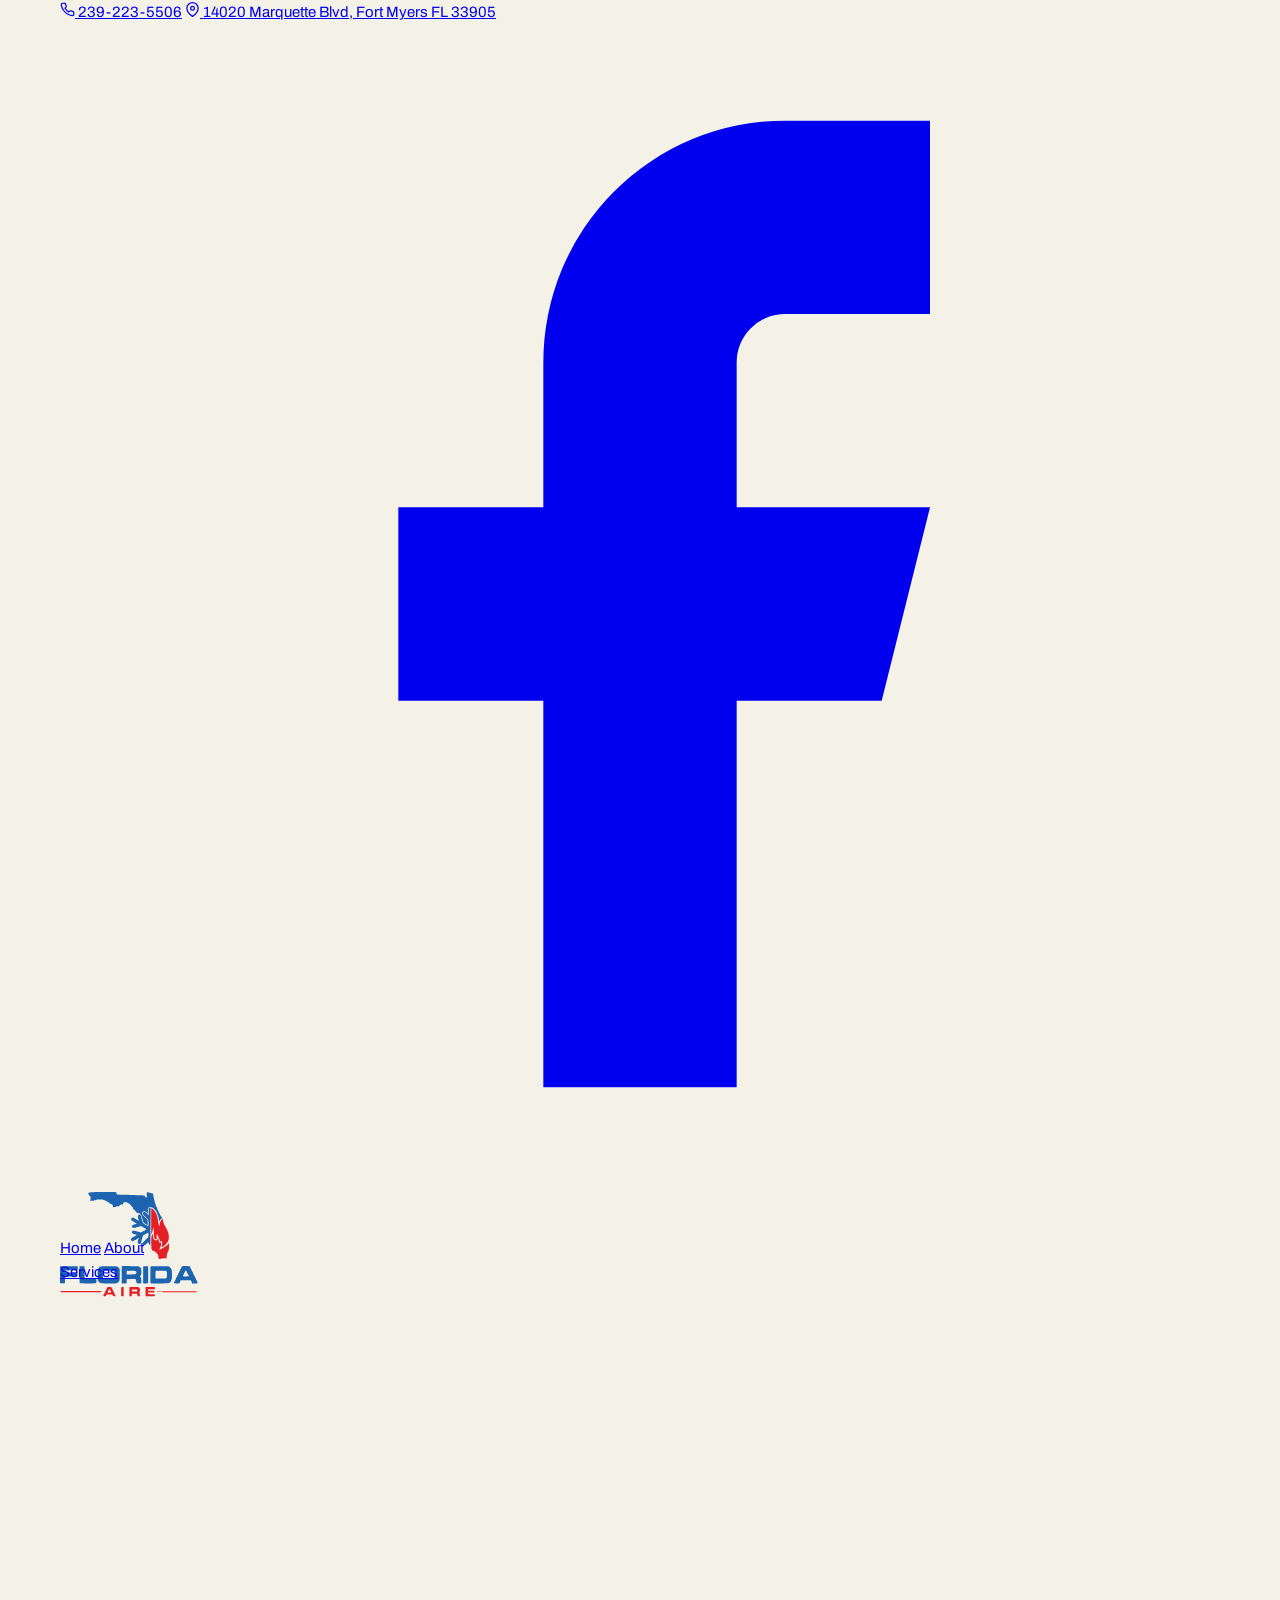
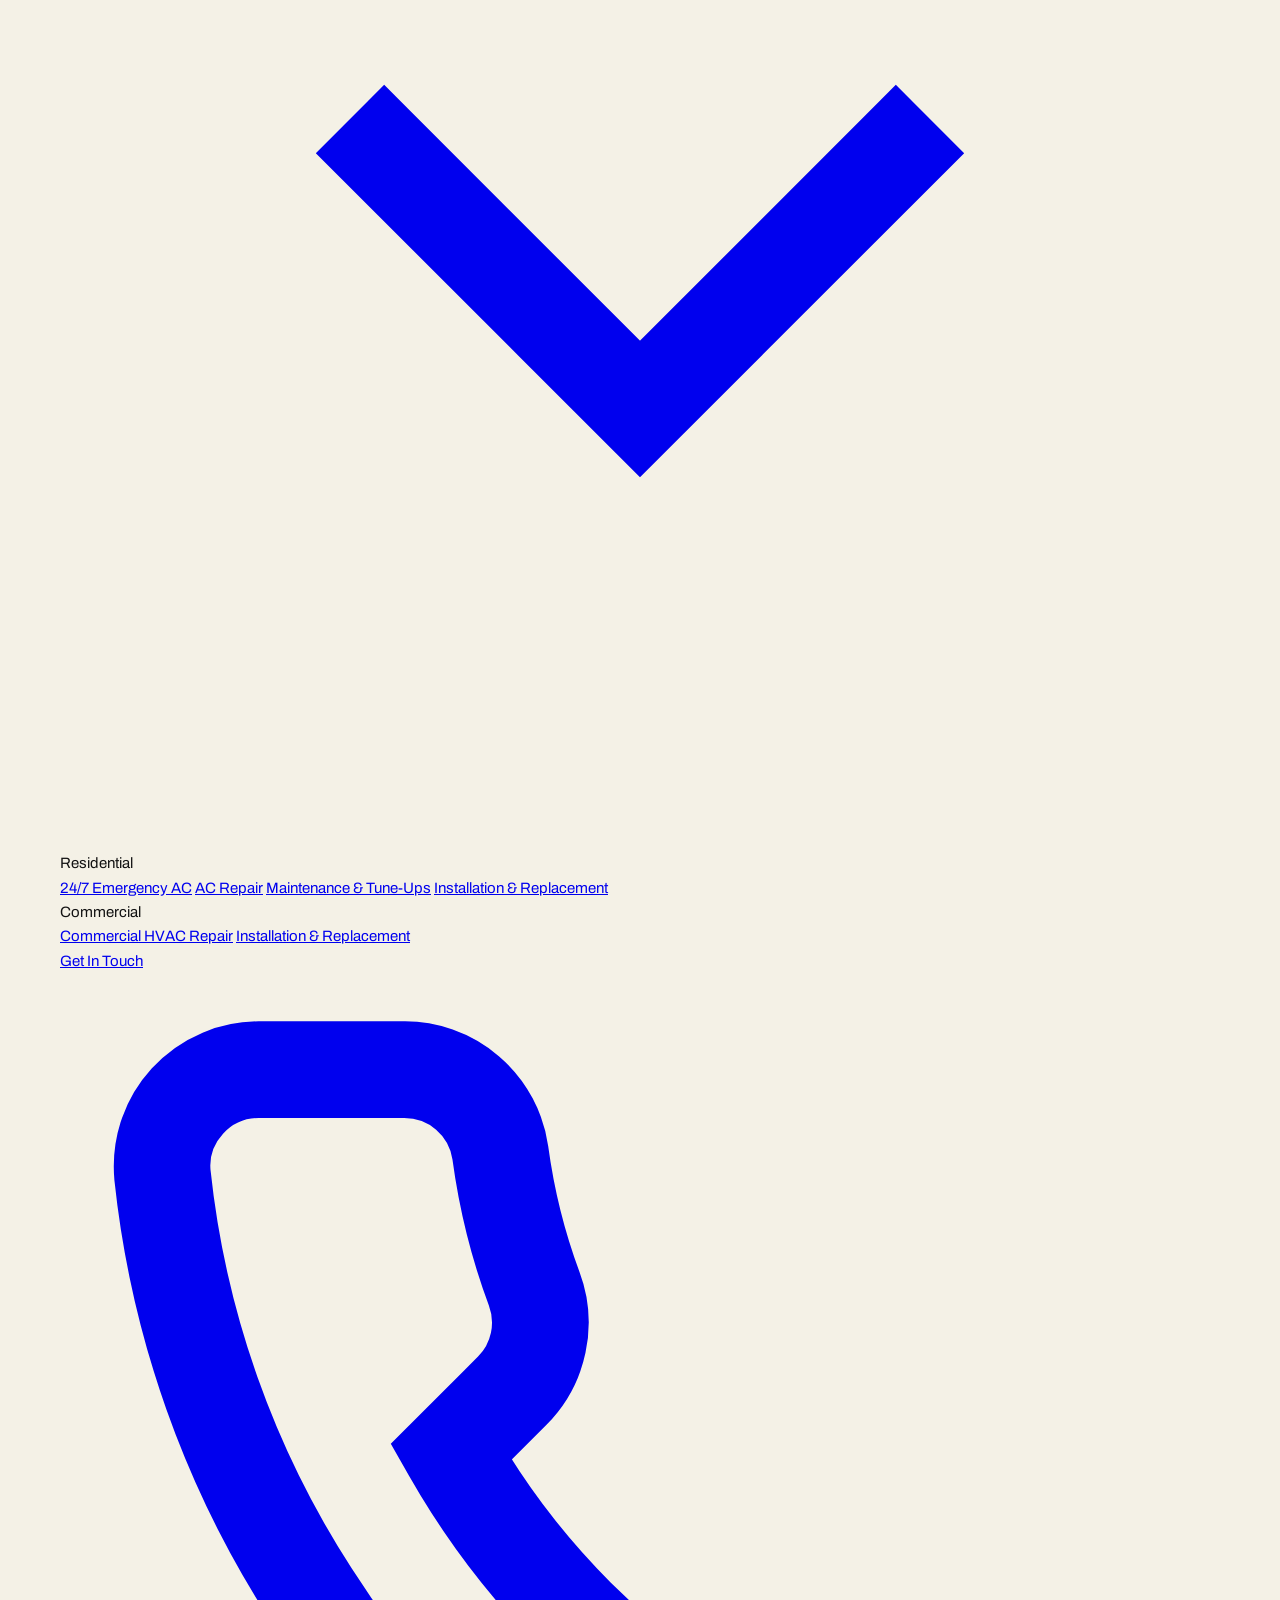
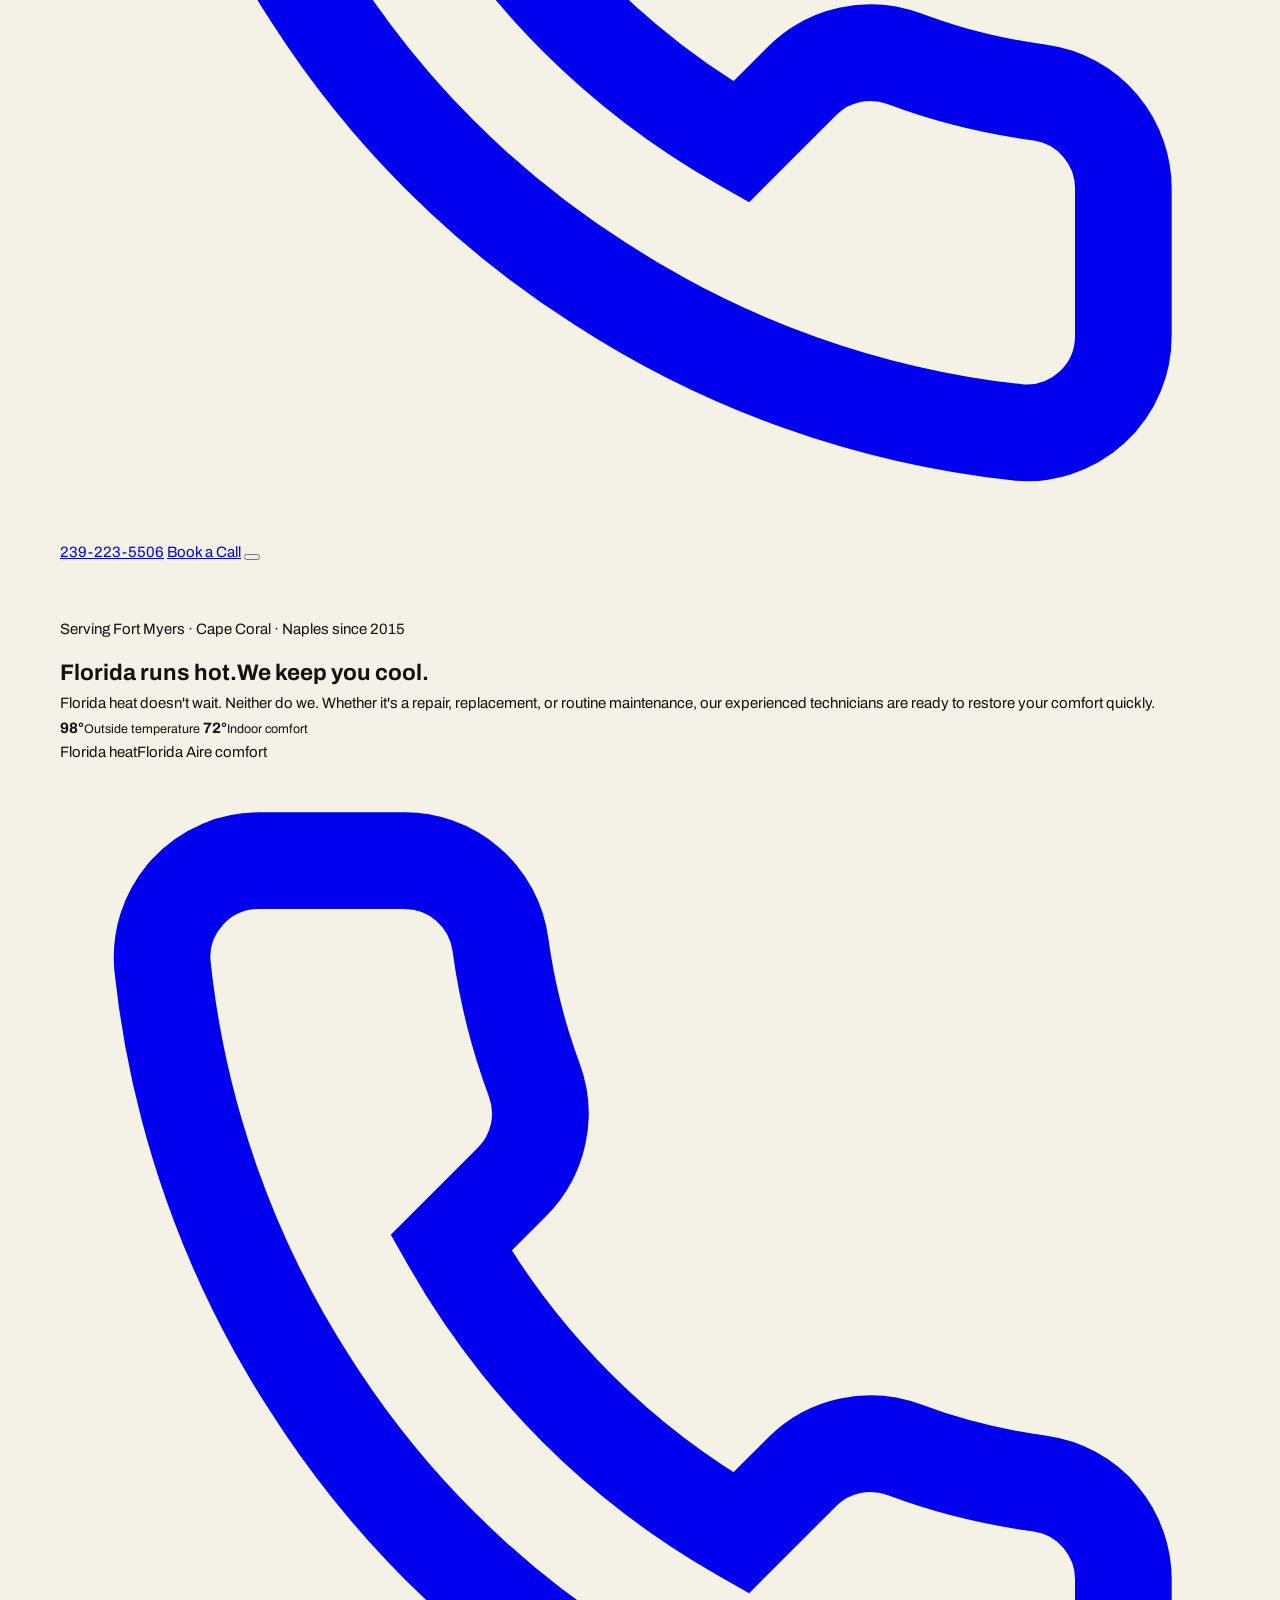
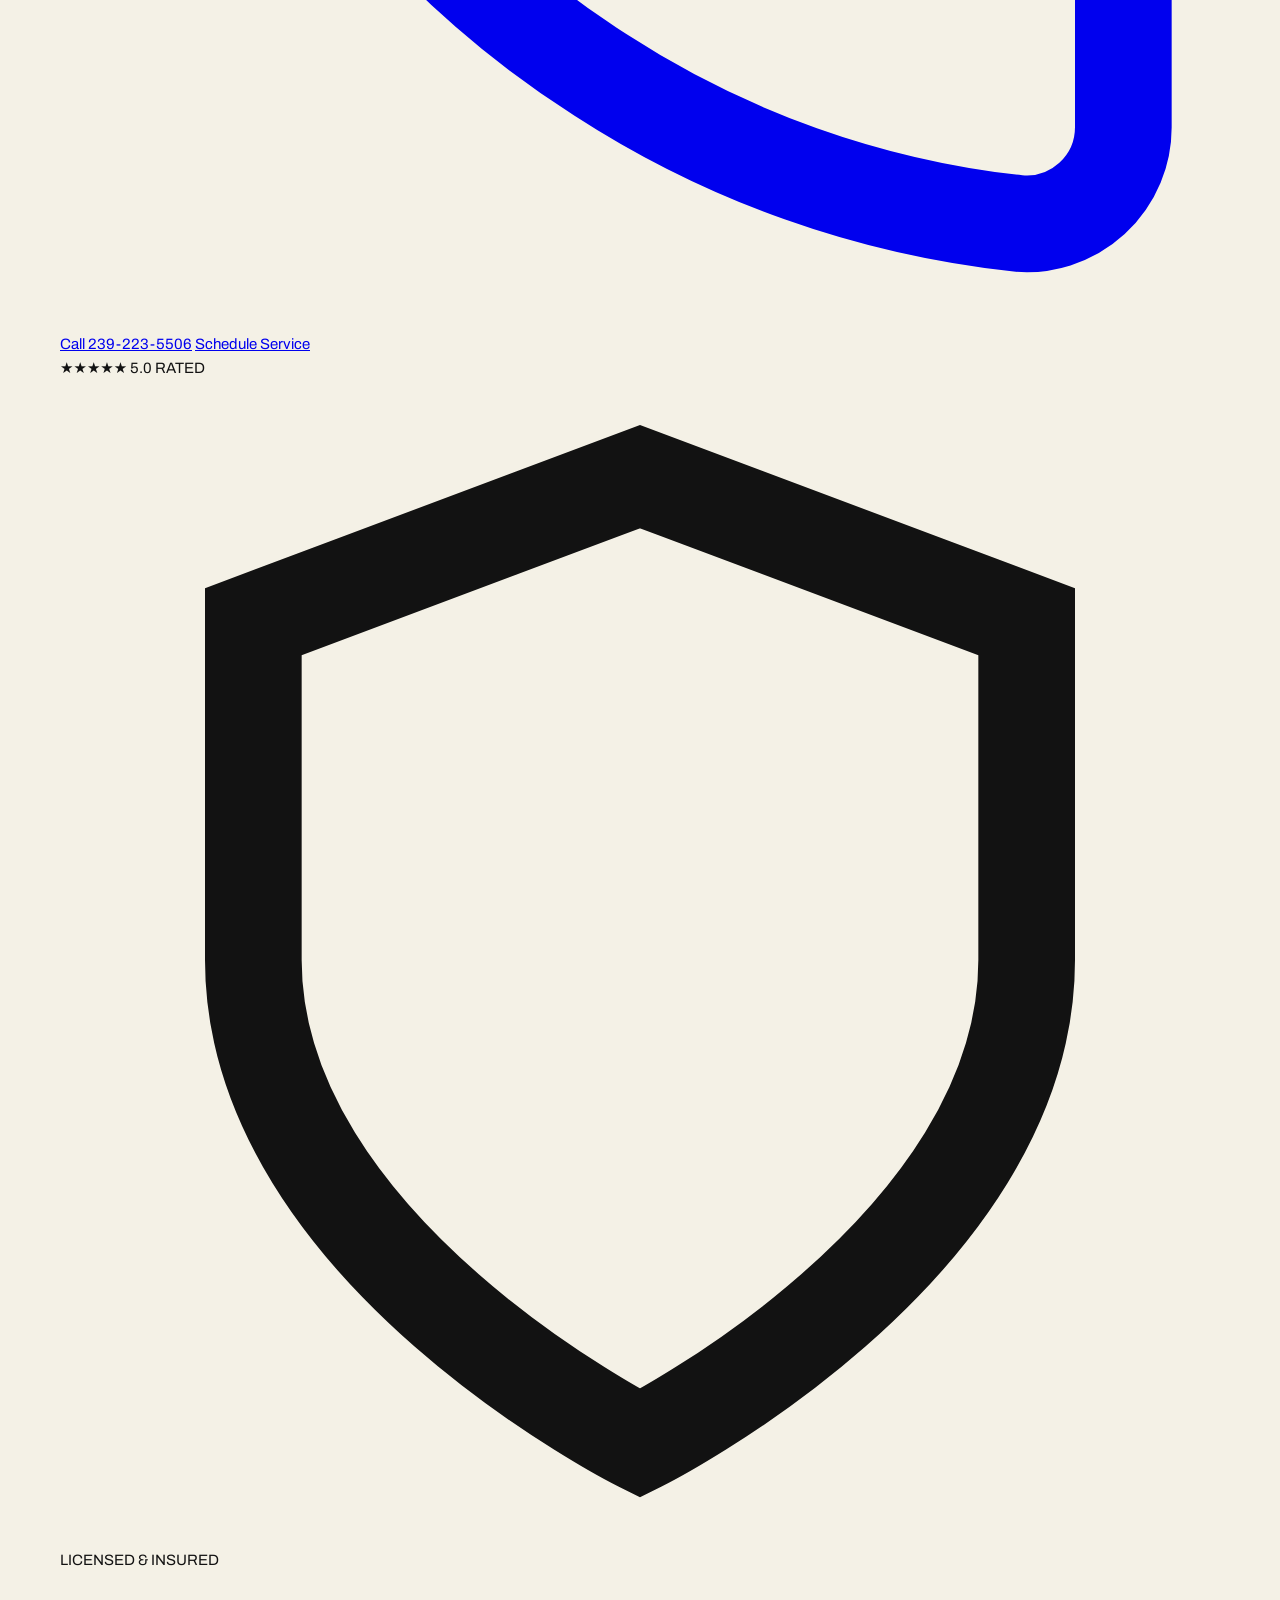
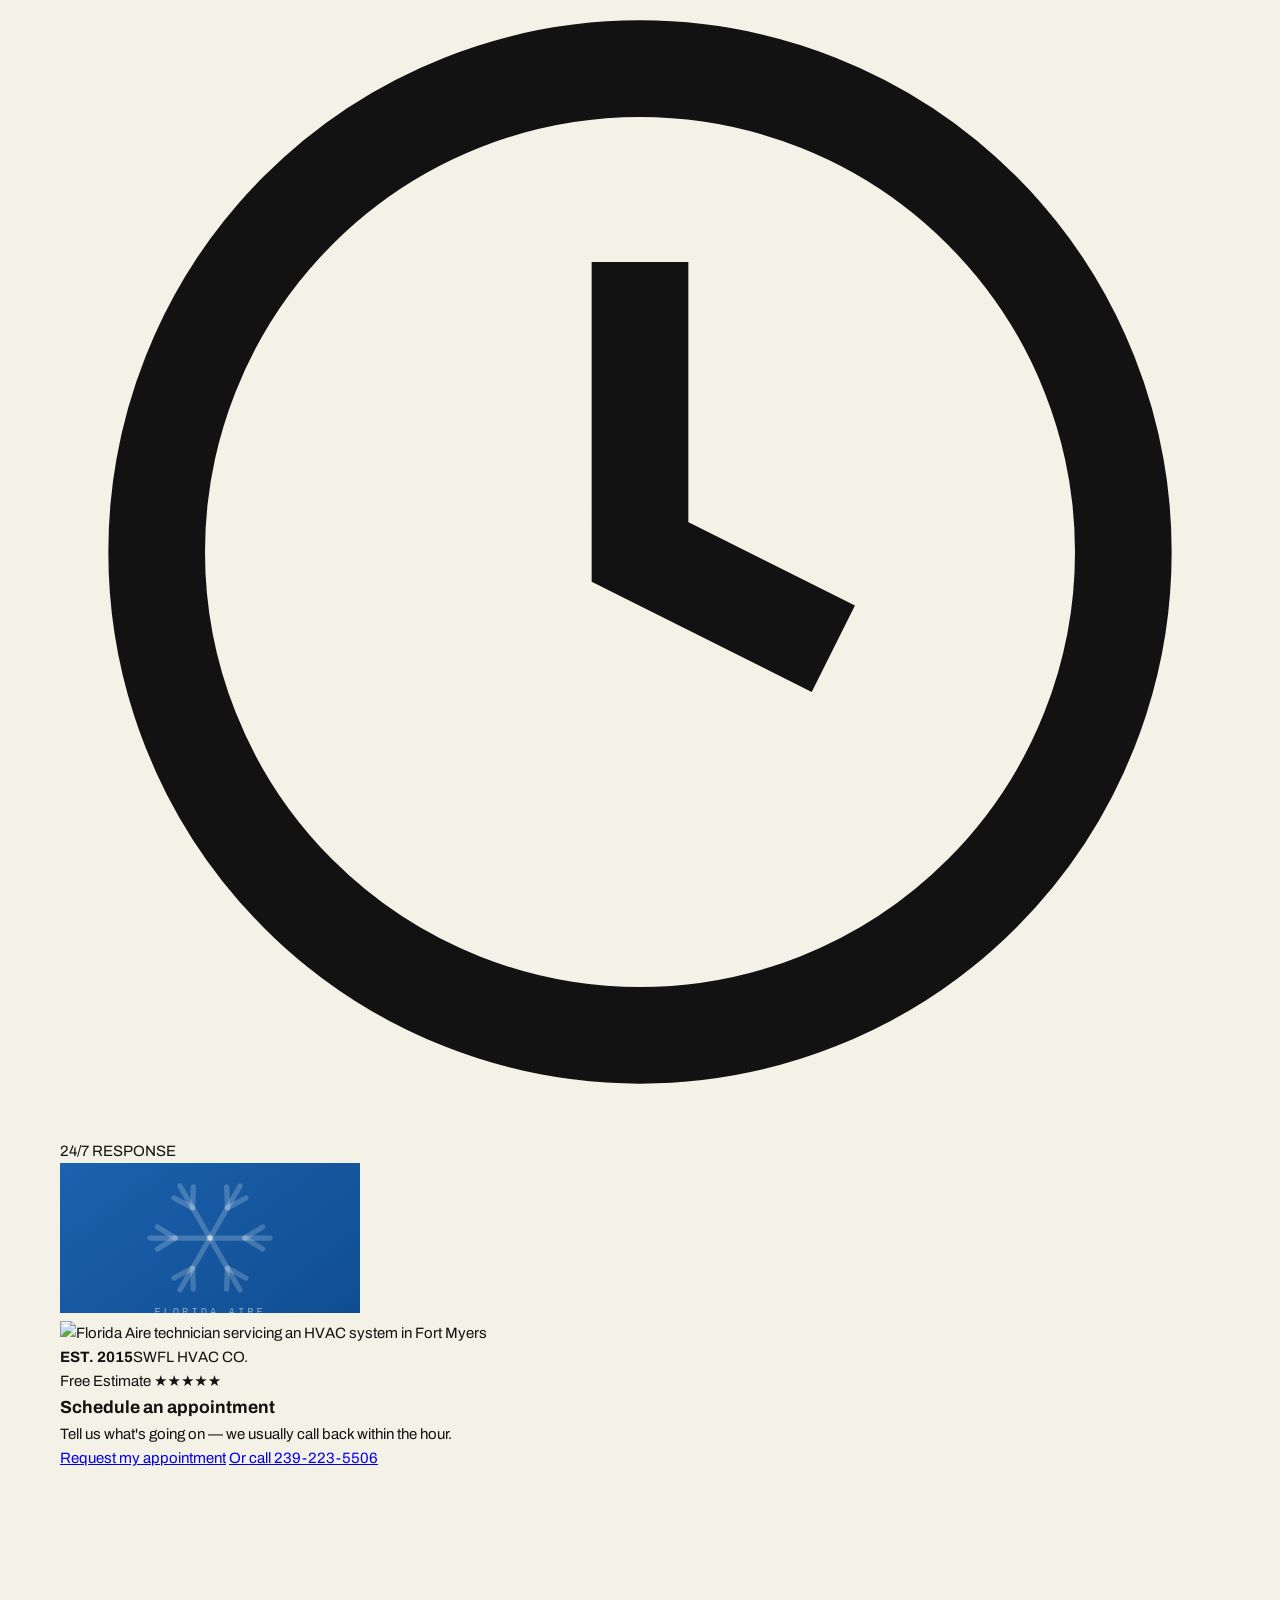
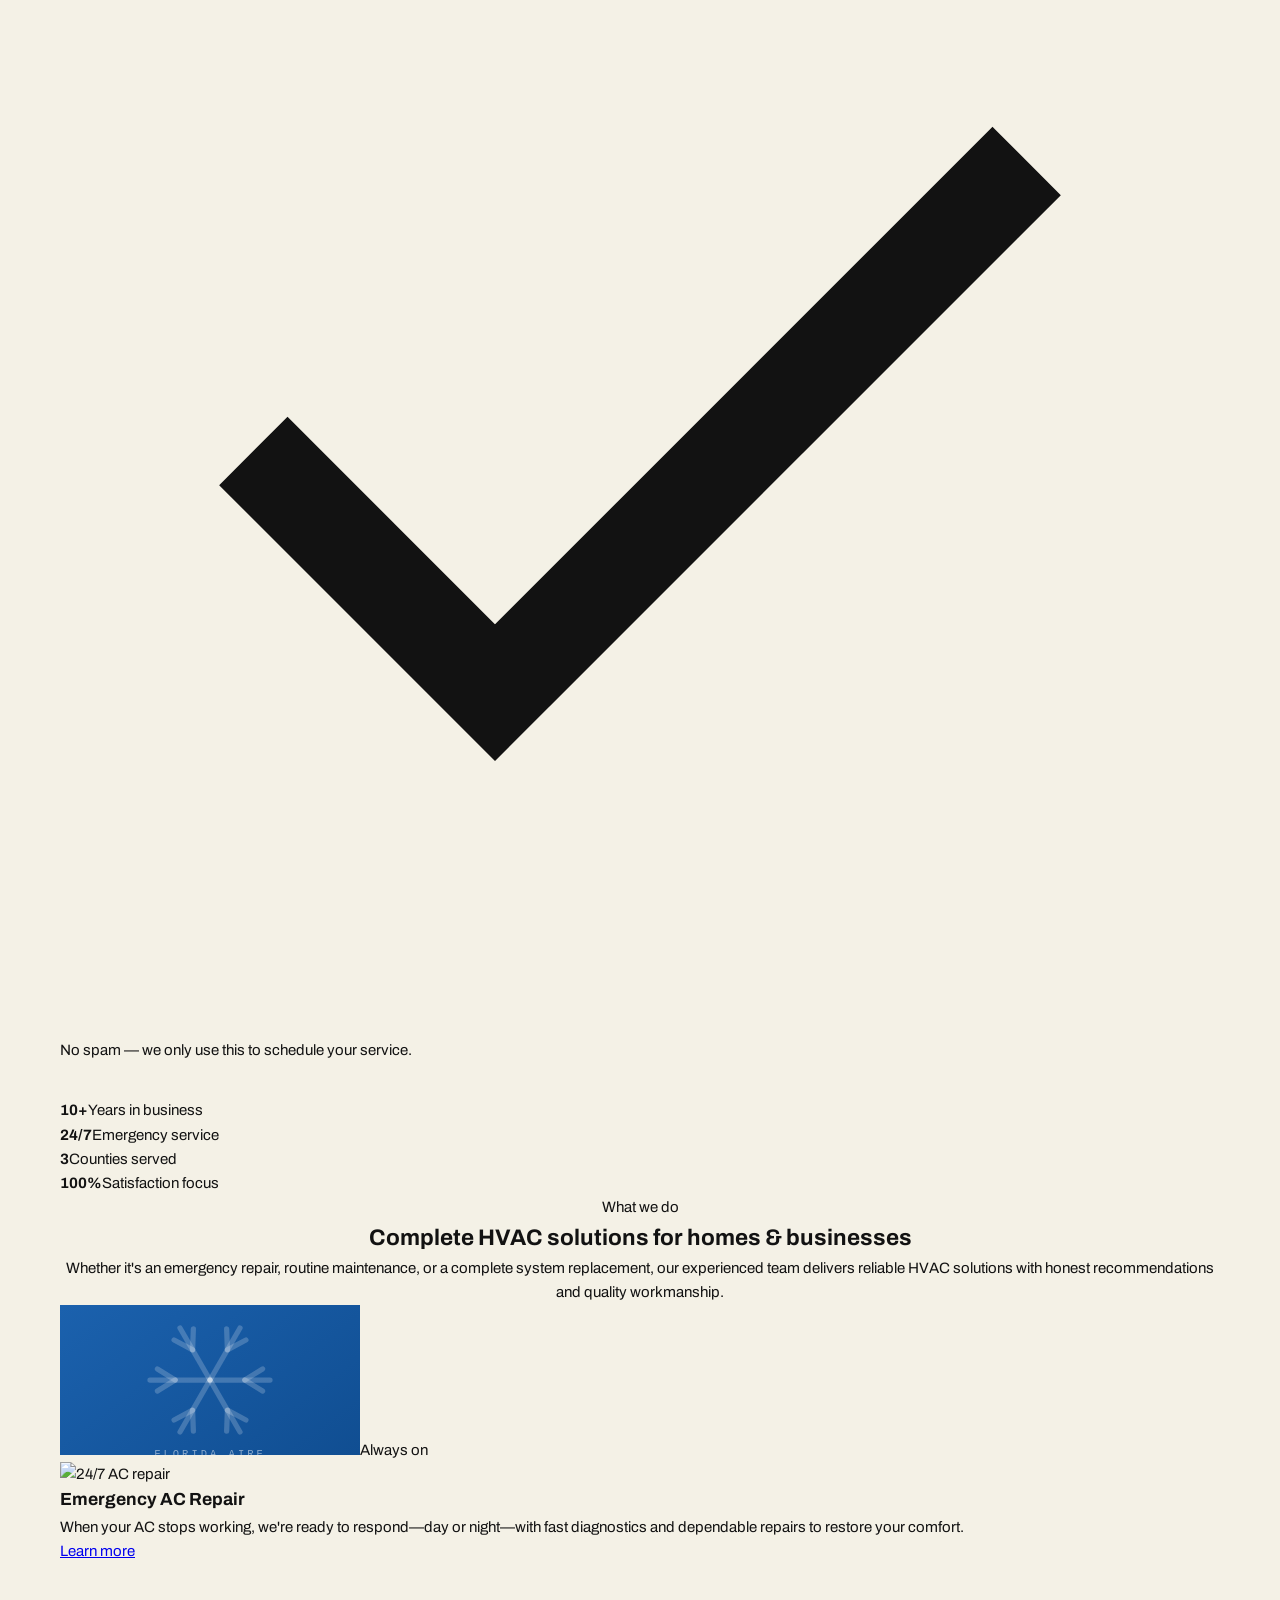
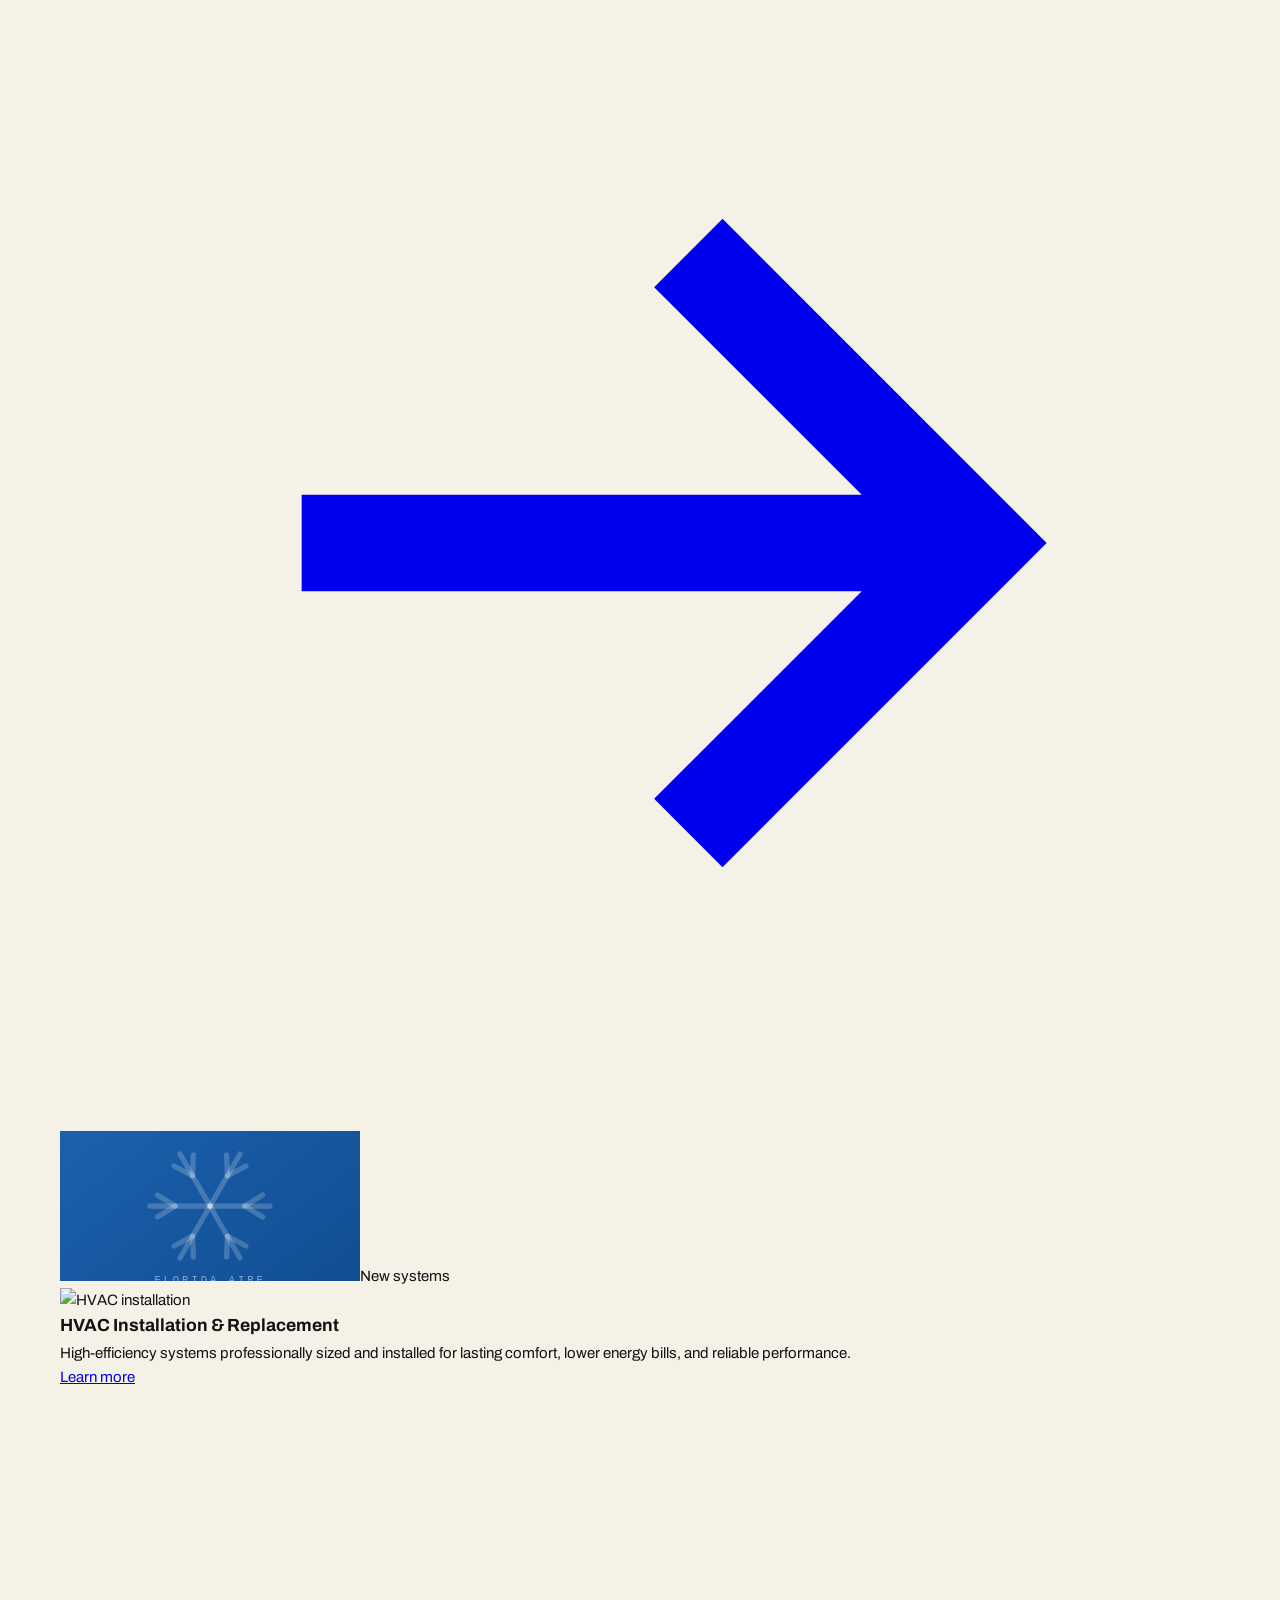
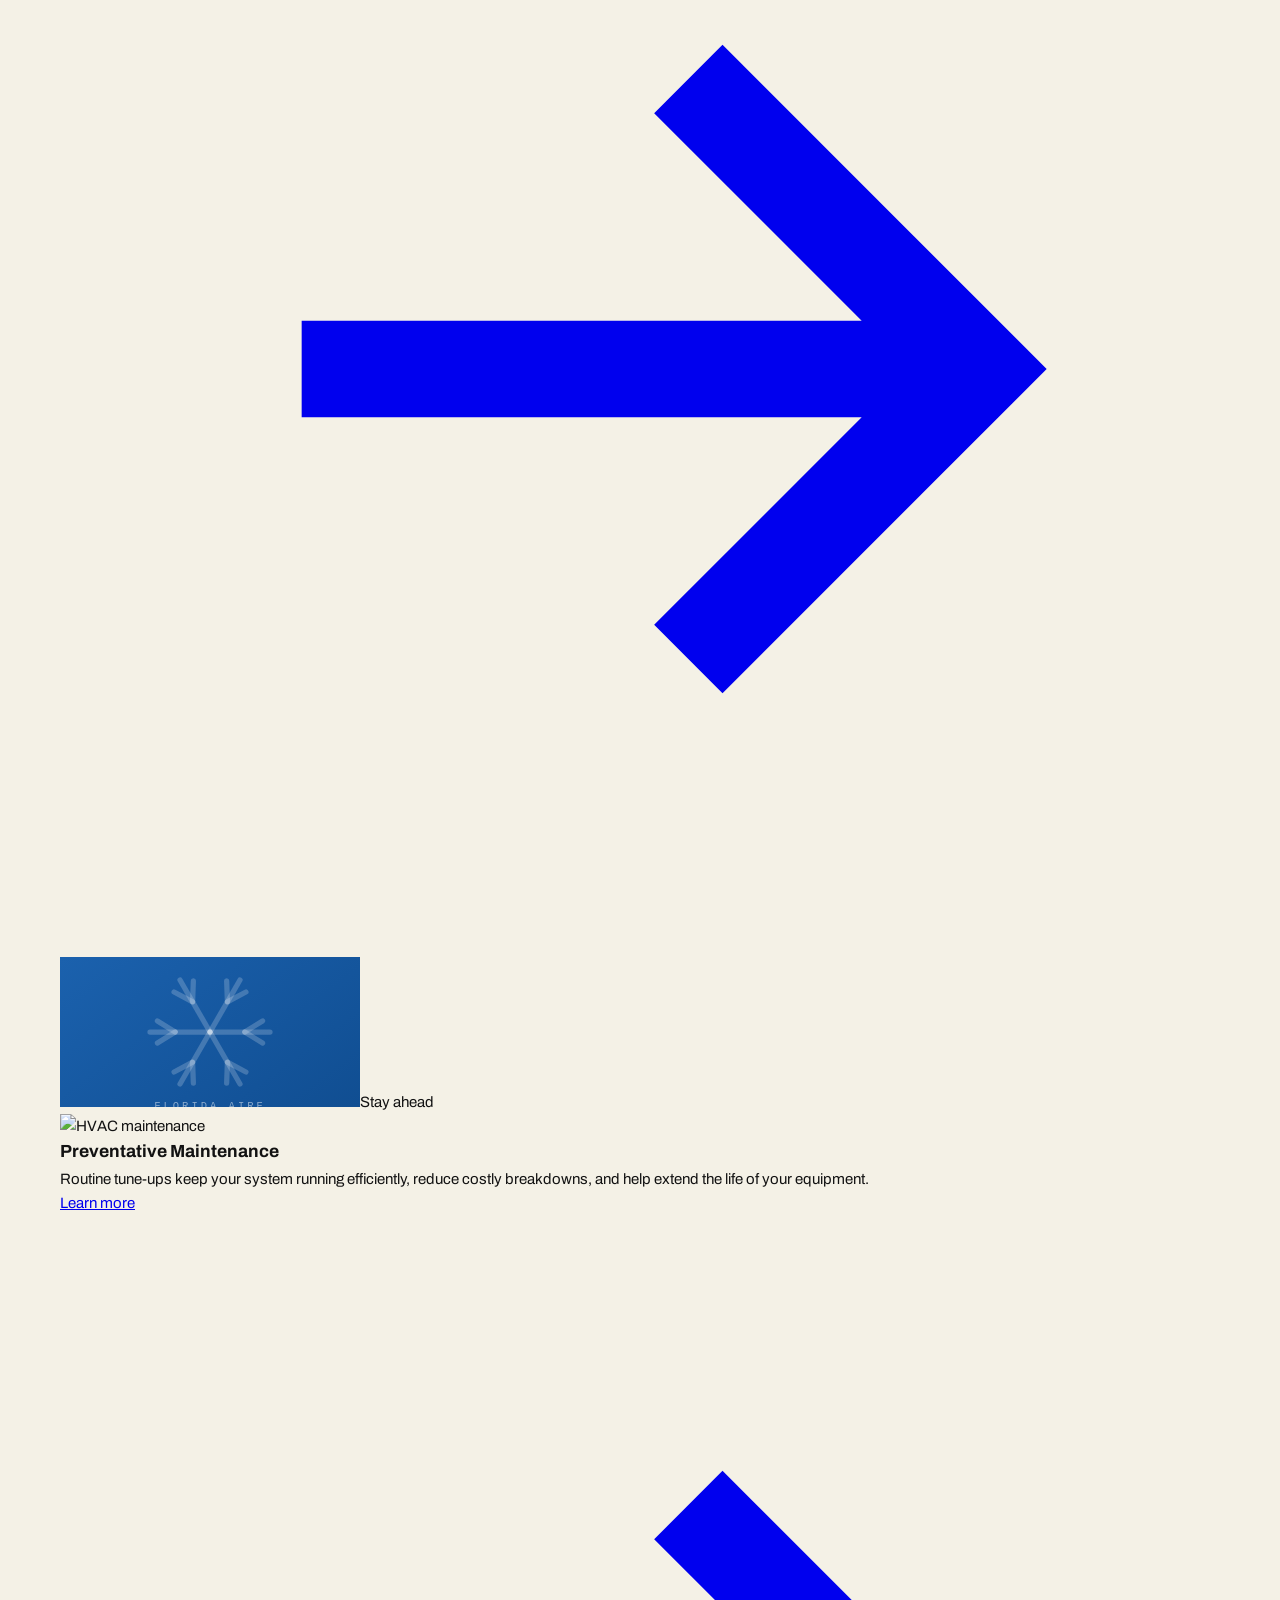
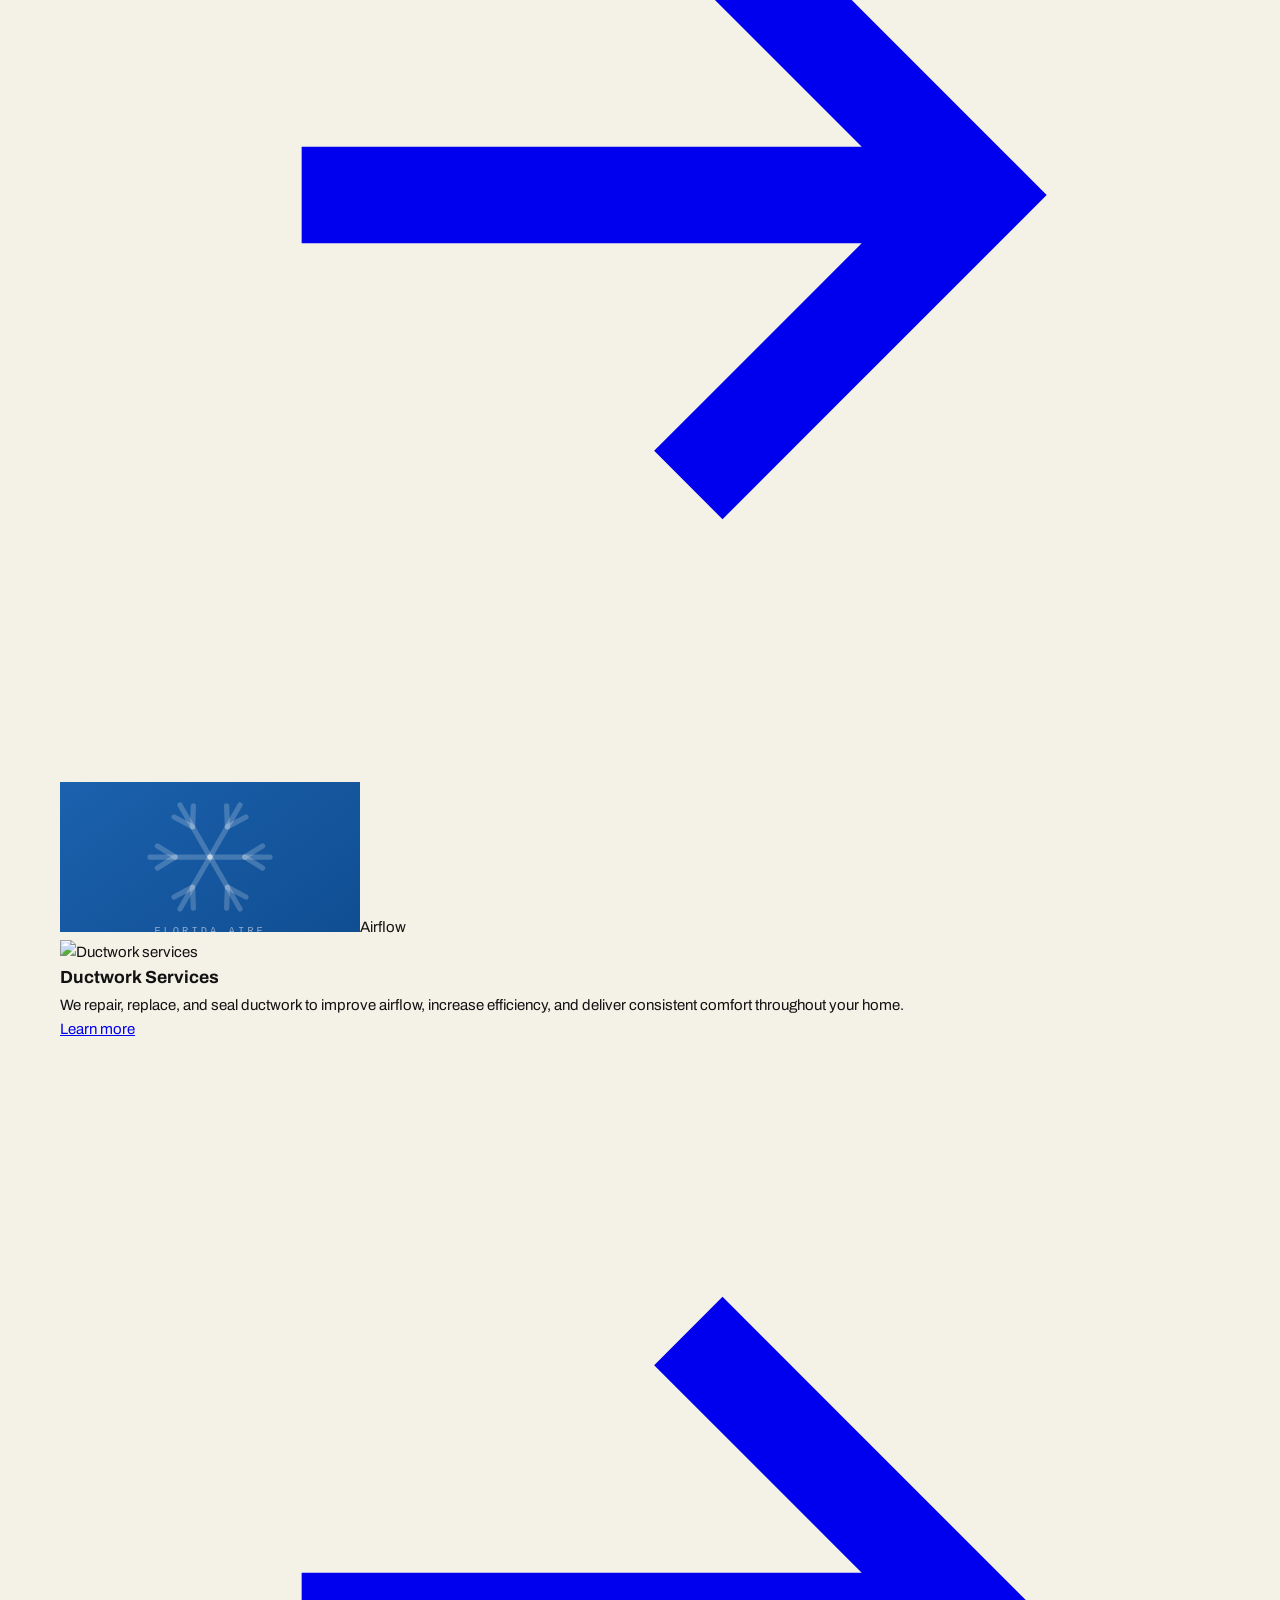
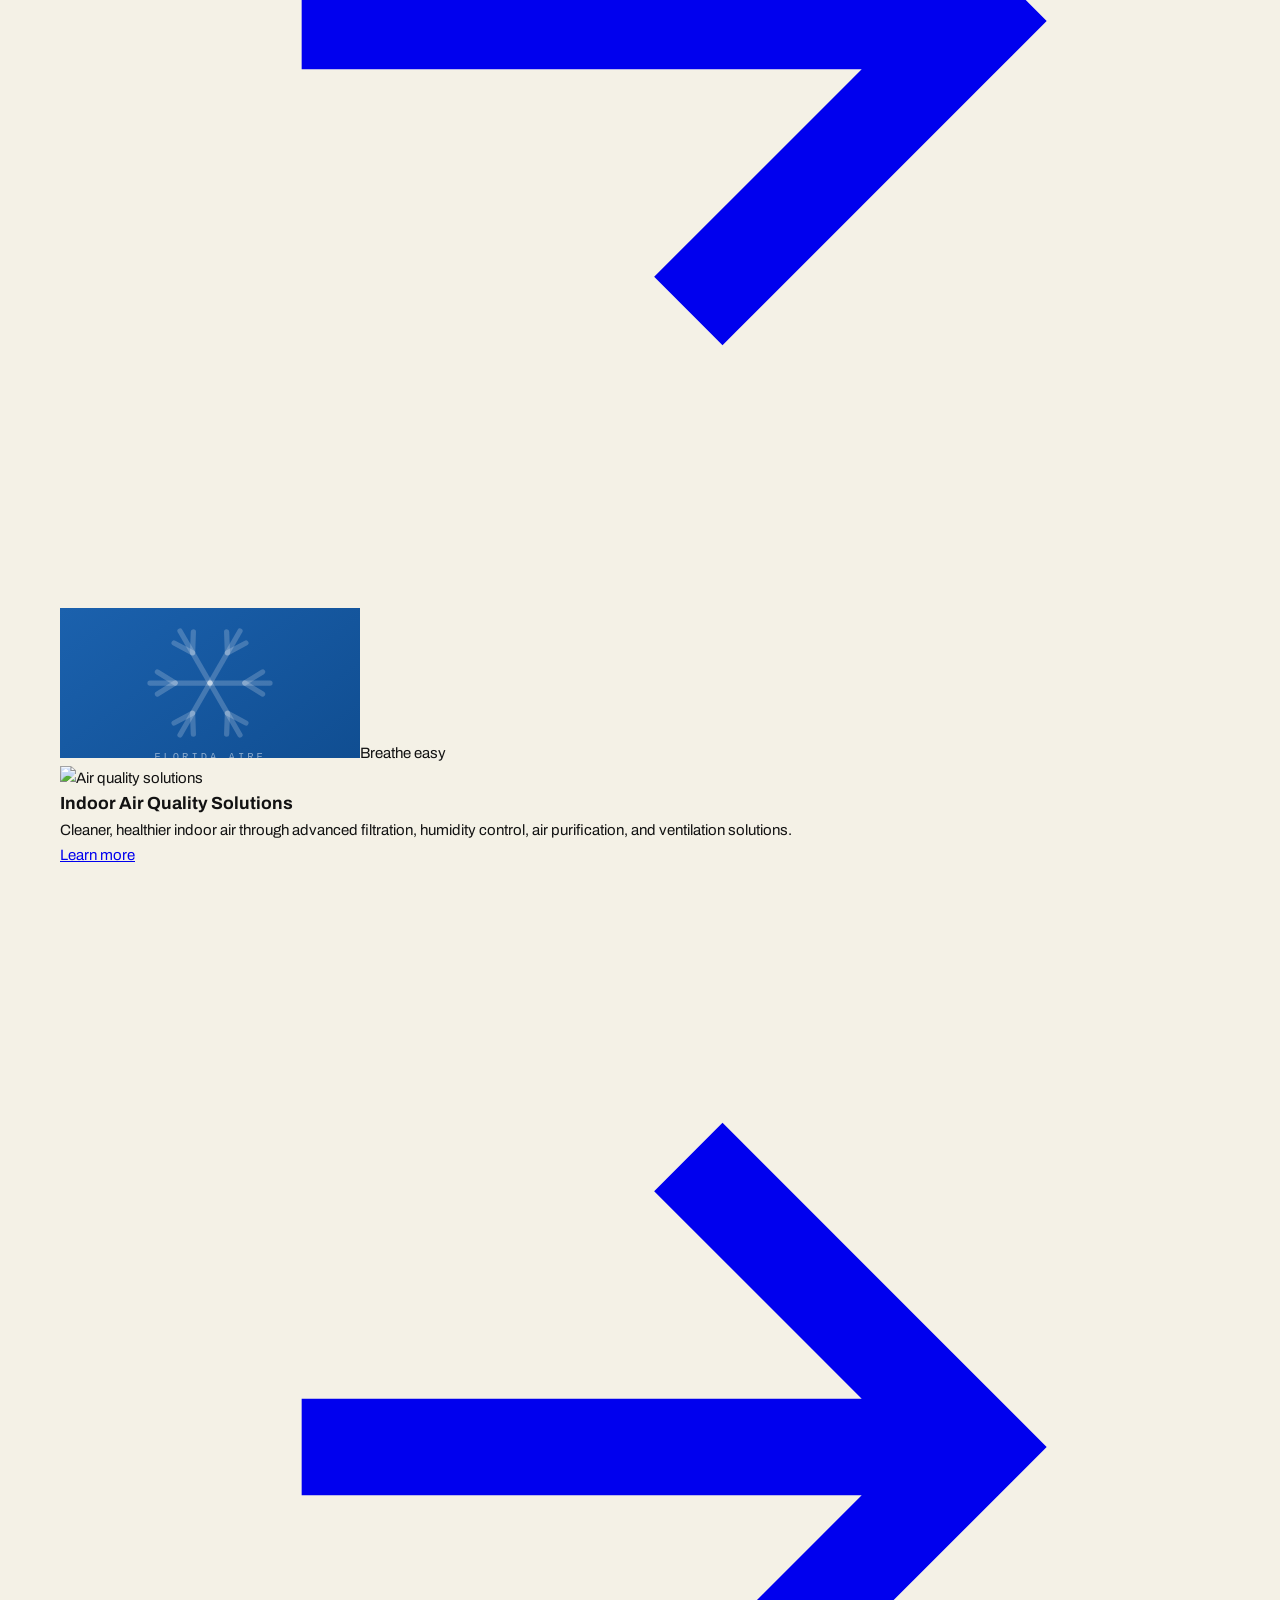
==== commit 03d3d363: "Add files via upload" ====
--- a/index.html
+++ b/index.html
@@ -1,457 +1,684 @@
 <!DOCTYPE html>
 <html lang="en">
 <head>
-<meta charset="utf-8">
-<meta name="viewport" content="width=device-width, initial-scale=1">
-<title>Perri Brothers Construction | Southwest Florida</title>
-<meta name="description" content="Family-owned renovation and construction for homes and businesses across Southwest Florida.">
-<link rel="icon" type="image/png" href="images/logo-monogram.png">
-<link rel="apple-touch-icon" href="images/logo-monogram.png">
-<link rel="stylesheet" href="css/styles.css">
-<link rel="canonical" href="https://perribrothers.com/">
-<meta name="theme-color" content="#121212">
-<meta name="robots" content="index,follow">
-<meta property="og:type" content="website">
-<meta property="og:site_name" content="Perri Brothers Construction">
-<meta property="og:title" content="Perri Brothers Construction | Southwest Florida">
-<meta property="og:description" content="Family-owned renovation and construction for homes and businesses across Lee and Collier counties.">
-<meta property="og:url" content="https://perribrothers.com/">
-<meta property="og:image" content="https://perribrothers.com/images/hero-interior-entry.webp">
-<meta name="twitter:card" content="summary_large_image">
-<link rel="preload" as="image" href="images/hero-interior-entry.webp">
-<script type="application/ld+json">
-{
-  "@context": "https://schema.org",
-  "@type": "GeneralContractor",
-  "name": "Perri Brothers Construction",
-  "url": "https://perribrothers.com/",
-  "image": "https://perribrothers.com/images/hero-interior-entry.webp",
-  "email": "Perribrothersfl@gmail.com",
-  "telephone": "+1-239-910-0893",
-  "description": "Family-owned renovation and construction for homes and businesses across Southwest Florida.",
-  "areaServed": ["Fort Myers","Fort Myers Beach","Cape Coral","Estero","Sanibel","Lehigh Acres","Naples","Bonita Springs"],
-  "address": {"@type":"PostalAddress","addressRegion":"FL","addressCountry":"US"},
-  "sameAs": ["https://www.instagram.com/perri_brothers/","https://www.facebook.com/profile.php?id=61581746925898"]
-}
-</script>
+<meta charset="UTF-8" />
+<meta name="viewport" content="width=device-width, initial-scale=1.0" />
+<title>Florida Aire — AC Repair &amp; HVAC in Fort Myers, Cape Coral &amp; Naples</title>
+<meta name="description" content="Owner-operated HVAC in Fort Myers since 2015. Fast, fair 24/7 AC repair, installation, maintenance, ductwork and air quality across Southwest Florida." />
 <link rel="preconnect" href="https://fonts.googleapis.com">
 <link rel="preconnect" href="https://fonts.gstatic.com" crossorigin>
-<link href="https://fonts.googleapis.com/css2?family=Archivo:wght@400;500;600;700&family=Fraunces:opsz,wght,SOFT,WONK@9..144,400..700,0..100,0..1&display=swap" rel="stylesheet">
+<link href="https://fonts.googleapis.com/css2?family=Archivo:wght@400;500;600;700;800;900&family=Sora:wght@400;600;700;800&family=Anton&family=Poppins:wght@400;500;600;700;800&family=Playfair+Display:wght@400;600;700;800&family=Inter:wght@400;500;600;700&family=Figtree:wght@400;500;600;700&family=Roboto:wght@400;500;700&family=Work+Sans:wght@400;500;600;700&family=Lora:wght@400;500;600;700&family=Space+Mono:wght@400;700&display=swap" rel="stylesheet">
+<script>(function(){try{var d=document.documentElement,s=localStorage;var L=s.getItem('fa-layout');if(L)d.setAttribute('data-layout',L);else d.setAttribute('data-layout','1');var H=s.getItem('fa-disp');if(H)d.style.setProperty('--disp',H);var B=s.getItem('fa-body');if(B)d.style.setProperty('--body',B);}catch(e){}})();</script>
+<link rel="stylesheet" href="styles.css">
+<link rel="stylesheet" href="layouts.css">
+<link rel="icon" type="image/svg+xml" href="[data-uri]">
+<link rel="icon" type="image/png" sizes="32x32" href="assets/favicon-32.png">
+<link rel="icon" type="image/png" sizes="16x16" href="assets/favicon-16.png">
+<link rel="icon" href="assets/favicon.ico" sizes="any">
+<link rel="apple-touch-icon" href="assets/apple-touch-icon.png">
+<link rel="manifest" href="site.webmanifest">
+<meta name="theme-color" content="#1C63B0">
 </head>
 <body>
-
-<svg style="display:none">
-  <symbol id="i-shield" viewBox="0 0 24 24" fill="none" stroke="currentColor" stroke-width="1.7"><path d="M12 3l7 3v6c0 4-3 7-7 9-4-2-7-5-7-9V6z"/></symbol>
-  <symbol id="i-home" viewBox="0 0 24 24" fill="none" stroke="currentColor" stroke-width="1.7"><path d="M4 11l8-6 8 6M6 10v9h12v-9"/></symbol>
-  <symbol id="i-storm" viewBox="0 0 24 24" fill="none" stroke="currentColor" stroke-width="1.7"><path d="M7 15h10M13 3l-4 8h5l-3 10"/></symbol>
-  <symbol id="i-user" viewBox="0 0 24 24" fill="none" stroke="currentColor" stroke-width="1.7"><circle cx="12" cy="8" r="3.4"/><path d="M5 20c1.5-4 12.5-4 14 0"/></symbol>
-  <symbol id="i-doc" viewBox="0 0 24 24" fill="none" stroke="currentColor" stroke-width="1.7"><path d="M7 3h7l4 4v14H7z"/><path d="M9 12h6M9 16h6"/></symbol>
-  <symbol id="i-broom" viewBox="0 0 24 24" fill="none" stroke="currentColor" stroke-width="1.7"><path d="M14 4l6 6M8 20l-4-4 8-8 4 4z"/></symbol>
-  <symbol id="i-clock" viewBox="0 0 24 24" fill="none" stroke="currentColor" stroke-width="1.7"><circle cx="12" cy="12" r="8.5"/><path d="M12 7v5l3 2"/></symbol>
-  <symbol id="i-pin" viewBox="0 0 24 24" fill="none" stroke="currentColor" stroke-width="1.7"><path d="M12 21s7-6 7-11a7 7 0 10-14 0c0 5 7 11 7 11z"/><circle cx="12" cy="10" r="2.4"/></symbol>
-  <symbol id="i-mail" viewBox="0 0 24 24" fill="none" stroke="currentColor" stroke-width="1.7"><rect x="3" y="5" width="18" height="14" rx="2"/><path d="M3.5 7l8.5 6 8.5-6"/></symbol>
-  <symbol id="i-phone" viewBox="0 0 24 24" fill="none" stroke="currentColor" stroke-width="1.7"><path d="M6 3h3l2 5-2.5 1.5a12 12 0 006 6L16 13l5 2v3a2 2 0 01-2.2 2A17 17 0 014 5.2 2 2 0 016 3z"/></symbol>
-  <symbol id="i-ig" viewBox="0 0 24 24" fill="none" stroke="currentColor" stroke-width="1.7"><rect x="3.5" y="3.5" width="17" height="17" rx="5"/><circle cx="12" cy="12" r="3.6"/><circle cx="17" cy="7" r="1"/></symbol>
-  <symbol id="i-star" viewBox="0 0 24 24" fill="none" stroke="currentColor" stroke-width="1.7"><path d="M12 4l2.4 5 5.6.7-4 3.9 1 5.4-5-2.7-5 2.7 1-5.4-4-3.9 5.6-.7z"/></symbol>
-</svg>
-
-<header class="nav" id="nav"><div class="nav__in">
-  <a href="#/home" data-go="home" aria-label="Perri Brothers Construction, home"><img class="brand" id="navLogo" alt="Perri Brothers Construction"></a>
-  <nav class="nav__l" id="links">
-    <a href="#/home" data-go="home">Home</a>
-    <a href="#/about" data-go="about">About</a>
-    <a href="#/services" data-go="services">Services</a>
-    <a href="#/process" data-go="process">Process</a>
-    <a href="#/reviews" data-go="reviews">Reviews</a>
-    <a href="#/contact" data-go="contact">Contact</a>
-  </nav>
-  <div class="nav__r">
-    <a class="nav__t" href="tel:+12399100893">239-910-0893</a>
-    <a class="b b--s" href="#/contact" data-go="contact">Get a quote</a>
-    <button class="bg" id="bg" aria-label="Menu"><i></i><i></i><i></i></button>
-  </div>
-</div></header>
-
-<main>
-
-<!-- ================= HOME ================= -->
-<section class="page on" id="p-home">
-
-  <div class="hero wrap">
-    <div class="hero__g">
-      <div data-r>
-        <span class="lbl">Built for Southwest Florida</span>
-        <h1 class="s1"><span class="gold">Built</span> Beyond<br>The Storm.</h1>
-        <p class="p p--lg">Family-owned construction and renovation experts serving homes and businesses throughout Lee and Collier Counties. From custom remodels to storm restoration, we deliver quality craftsmanship, clear communication, and durable materials designed to stand up to Florida&rsquo;s toughest conditions.</p>
-        <div class="hero__acts">
-          <a class="b" href="#/contact" data-go="contact">Schedule a Consultation <span class="ar">&rarr;</span></a>
-          <a class="b b--o" href="#/services" data-go="services">Explore Our Services</a>
+<svg width="0" height="0" style="position:absolute" aria-hidden="true"><defs><linearGradient id="faphg" x1="0" y1="0" x2="1" y2="1"><stop offset="0" stop-color="#1C63B0"/><stop offset="1" stop-color="#0F4C8F"/></linearGradient><symbol id="fa-ph" viewBox="0 0 400 300" preserveAspectRatio="xMidYMid slice"><rect width="400" height="300" fill="url(#faphg)"/><g stroke="#ffffff" stroke-opacity="0.20" stroke-width="7" stroke-linecap="round"><line x1="200.0" y1="150.0" x2="280.0" y2="150.0"/><line x1="246.4" y1="150.0" x2="270.1" y2="164.8"/><line x1="246.4" y1="150.0" x2="270.1" y2="135.2"/><line x1="200.0" y1="150.0" x2="240.0" y2="219.3"/><line x1="223.2" y1="190.2" x2="222.2" y2="218.2"/><line x1="223.2" y1="190.2" x2="247.9" y2="203.3"/><line x1="200.0" y1="150.0" x2="160.0" y2="219.3"/><line x1="176.8" y1="190.2" x2="152.1" y2="203.3"/><line x1="176.8" y1="190.2" x2="177.8" y2="218.2"/><line x1="200.0" y1="150.0" x2="120.0" y2="150.0"/><line x1="153.6" y1="150.0" x2="129.9" y2="135.2"/><line x1="153.6" y1="150.0" x2="129.9" y2="164.8"/><line x1="200.0" y1="150.0" x2="160.0" y2="80.7"/><line x1="176.8" y1="109.8" x2="177.8" y2="81.8"/><line x1="176.8" y1="109.8" x2="152.1" y2="96.7"/><line x1="200.0" y1="150.0" x2="240.0" y2="80.7"/><line x1="223.2" y1="109.8" x2="247.9" y2="96.7"/><line x1="223.2" y1="109.8" x2="222.2" y2="81.8"/></g><text x="200" y="252" fill="#ffffff" fill-opacity="0.5" font-family="monospace" font-size="14" letter-spacing="4" text-anchor="middle">FLORIDA AIRE</text></symbol></defs></svg>
+
+<div class="topbar">
+  <div class="wrap">
+    <a href="tel:2392235506"><svg viewBox="0 0 24 24" fill="none" stroke="currentColor" stroke-width="2" width="15" height="15"><path d="M22 16.92v3a2 2 0 0 1-2.18 2 19.79 19.79 0 0 1-8.63-3.07 19.5 19.5 0 0 1-6-6 19.79 19.79 0 0 1-3.07-8.67A2 2 0 0 1 4.11 2h3a2 2 0 0 1 2 1.72c.13.96.36 1.9.7 2.81a2 2 0 0 1-.45 2.11L8.09 9.91a16 16 0 0 0 6 6l1.27-1.27a2 2 0 0 1 2.11-.45c.9.34 1.85.57 2.81.7A2 2 0 0 1 22 16.92z"/></svg> 239-223-5506</a>
+    <a class="tb-mid" href="https://maps.google.com/?q=14020+Marquette+Blvd+Fort+Myers+FL+33905" target="_blank" rel="noopener"><svg viewBox="0 0 24 24" fill="none" stroke="currentColor" stroke-width="2" width="15" height="15"><path d="M21 10c0 7-9 13-9 13s-9-6-9-13a9 9 0 0 1 18 0z"/><circle cx="12" cy="10" r="3"/></svg> 14020 Marquette Blvd, Fort Myers FL 33905</a>
+    <a class="tb-social" href="https://www.facebook.com/profile.php?id=61564320015191" target="_blank" rel="noopener" aria-label="Facebook"><svg viewBox="0 0 24 24" fill="currentColor"><path d="M18 2h-3a5 5 0 0 0-5 5v3H7v4h3v8h4v-8h3l1-4h-4V7a1 1 0 0 1 1-1h3z"/></svg></a>
+  </div>
+</div>
+
+<header class="nav" id="nav">
+  <div class="wrap">
+    <a href="index.html" class="brand"><svg xmlns="http://www.w3.org/2000/svg" viewBox="0 0 807 612" class="brand-svg" role="img" aria-label="Florida Aire — Fort Myers HVAC"><g transform="translate(0.000000,612.000000) scale(0.100000,-0.100000)" fill="#1C63B0" stroke="none"><path d="M2079 6116 c-2 -2 -86 -7 -186 -10 -151 -4 -222 -14 -223 -29 0 -1
+-7 -24 -15 -50 -8 -26 -10 -45 -5 -42 5 3 26 -19 47 -48 21 -30 49 -59 63 -64
+18 -7 26 -18 28 -39 1 -17 -1 -24 -6 -17 -5 7 -8 -10 -8 -40 1 -34 6 -56 16
+-64 13 -11 13 -12 -2 -13 -9 0 -20 -5 -24 -12 -4 -7 -3 -8 5 -4 6 4 2 -9 -9
+-29 -11 -20 -18 -40 -16 -44 6 -9 160 5 236 21 30 6 66 10 79 9 13 -2 21 2 17
+7 -5 9 16 15 104 30 19 3 89 4 155 3 146 -3 154 -4 150 -11 -2 -3 11 -6 28 -6
+18 0 55 -12 84 -26 28 -15 54 -24 57 -21 3 4 6 2 6 -4 0 -6 14 -13 31 -17 17
+-3 28 -10 24 -16 -3 -5 -3 -10 2 -11 27 -2 45 -10 81 -34 23 -15 39 -31 36
+-36 -3 -5 3 -6 12 -2 12 4 15 3 10 -5 -4 -8 -2 -10 7 -6 9 3 16 -3 20 -15 3
+-15 10 -19 21 -15 11 4 16 2 14 -7 -2 -7 3 -13 10 -14 8 0 19 -8 26 -17 8 -11
+26 -18 47 -18 24 0 38 -6 47 -21 8 -12 9 -18 3 -14 -6 3 -11 2 -11 -3 0 -5 9
+-12 20 -15 11 -3 20 -9 18 -14 -1 -4 1 -30 6 -56 8 -53 -1 -51 114 -30 20 3
+43 5 50 4 6 -1 12 2 12 7 0 6 19 17 42 27 37 15 42 15 50 1 11 -20 32 -20 48
+-1 7 9 19 14 27 11 7 -3 13 -1 13 5 0 12 40 48 54 49 5 0 20 12 33 26 23 25
+29 26 89 21 64 -6 64 -6 64 36 0 64 26 87 97 87 22 0 43 4 49 10 6 6 26 1 57
+-13 26 -13 44 -26 40 -30 -3 -4 1 -7 11 -7 22 0 103 -43 140 -74 22 -18 27
+-30 23 -48 -6 -21 -5 -22 8 -5 14 20 32 6 19 -15 -4 -7 -3 -8 4 -4 7 4 12 1
+12 -7 0 -8 14 -28 30 -45 17 -18 30 -29 30 -25 0 3 9 -4 20 -17 19 -22 24 -40
+21 -69 -2 -8 2 -10 11 -5 9 6 9 2 -2 -12 -8 -10 -11 -16 -6 -12 5 4 14 2 22
+-5 7 -7 25 -21 40 -32 39 -29 75 -67 69 -73 -2 -3 7 -15 20 -28 14 -13 25 -28
+25 -34 0 -6 4 -9 9 -6 5 3 14 -8 21 -25 19 -45 65 -84 58 -48 -2 7 8 15 22 19
+28 8 90 -14 90 -31 0 -7 9 -20 20 -29 21 -18 21 -18 -9 -39 -16 -12 -33 -21
+-38 -21 -6 0 -18 -9 -28 -20 -10 -11 -21 -18 -24 -15 -7 4 -7 -115 1 -150 2
+-11 11 -34 21 -52 22 -41 23 -103 1 -103 -9 0 -12 5 -8 12 4 7 3 8 -4 4 -7 -4
+-21 -1 -33 7 -15 11 -17 16 -7 20 7 3 2 5 -12 4 -16 -1 -24 3 -22 11 1 8 -2
+11 -8 7 -6 -4 -26 5 -45 19 -18 14 -38 26 -44 26 -5 0 -23 12 -40 26 -17 14
+-36 22 -42 18 -8 -4 -9 -3 -5 4 5 8 -1 12 -18 12 -14 0 -27 4 -30 9 -8 13 -67
+-10 -88 -34 -21 -25 -23 -72 -3 -116 8 -19 14 -29 15 -24 0 6 3 6 8 0 4 -6 37
+-26 74 -45 36 -19 64 -38 62 -42 -3 -4 1 -5 9 -3 7 3 25 -5 40 -19 15 -14 27
+-23 27 -20 0 3 9 0 20 -6 11 -6 18 -15 15 -20 -4 -6 2 -7 12 -3 15 6 16 5 5
+-9 -11 -14 -10 -16 9 -11 20 6 21 4 9 -9 -8 -8 -24 -13 -38 -10 -17 3 -23 1
+-18 -7 5 -8 -7 -11 -38 -11 -25 0 -48 -5 -51 -10 -3 -6 -26 -15 -49 -21 -36
+-9 -47 -18 -62 -49 -10 -21 -22 -36 -26 -34 -14 9 26 -62 45 -78 25 -22 99
+-33 125 -19 11 6 31 11 44 11 13 0 28 4 34 9 5 5 23 12 39 15 41 7 95 22 125
+33 14 6 31 8 39 5 8 -3 11 0 7 7 -5 7 5 11 31 12 21 0 47 2 57 4 26 5 78 -23
+70 -37 -4 -7 -3 -8 4 -4 6 3 16 -3 22 -14 6 -11 16 -20 23 -20 7 0 6 4 -3 10
+-8 5 -10 10 -4 10 6 0 19 -9 29 -20 10 -11 22 -17 27 -14 4 3 7 0 6 -8 -2 -8
+4 -12 15 -10 9 2 17 -2 17 -8 0 -6 5 -8 10 -5 14 9 62 -23 55 -35 -4 -6 0 -10
+7 -10 8 0 14 -9 15 -20 1 -11 -4 -20 -10 -19 -25 3 -36 -2 -41 -18 -8 -24 -48
+-41 -74 -32 -16 6 -20 5 -16 -6 4 -8 -16 -27 -53 -51 -84 -54 -109 -57 -198
+-24 -11 5 -46 14 -77 21 -32 7 -58 16 -58 20 0 4 -8 7 -17 6 -26 -1 -143 25
+-148 33 -3 4 -23 4 -47 0 -23 -5 -48 -5 -56 -2 -11 4 -13 1 -7 -7 4 -7 4 -16
+-1 -20 -5 -3 -16 -17 -25 -31 -22 -34 10 -94 61 -117 62 -27 74 -31 135 -44
+92 -19 105 -28 69 -46 -16 -8 -46 -26 -66 -40 -21 -14 -42 -22 -49 -17 -8 5
+-9 3 -4 -6 6 -10 4 -12 -9 -7 -11 5 -15 3 -10 -5 5 -8 2 -9 -10 -5 -9 4 -15 3
+-11 -2 6 -10 -49 -41 -72 -41 -8 0 -11 -5 -7 -12 5 -7 2 -9 -9 -5 -11 4 -14 2
+-10 -9 5 -12 -7 -19 -29 -15 -5 0 -8 -6 -8 -14 0 -9 -9 -33 -20 -55 -20 -39
+-29 -79 -12 -52 8 12 38 -32 34 -49 -1 -4 8 -4 20 -1 15 4 19 2 13 -7 -6 -10
+-3 -11 11 -3 11 5 37 13 58 17 22 3 51 15 64 26 14 10 35 19 48 19 12 0 26 5
+30 12 5 7 3 8 -6 3 -9 -5 -11 -4 -6 3 5 9 13 9 26 2 25 -13 40 -12 16 1 -16
+10 -14 13 23 30 23 10 41 23 41 29 0 5 5 10 11 10 6 0 17 7 25 15 37 37 59
+-19 26 -64 -12 -16 -23 -52 -27 -87 -3 -32 -9 -72 -12 -88 -3 -19 -2 -26 6
+-22 6 4 11 1 11 -8 0 -9 11 -23 25 -32 14 -9 23 -20 20 -24 -8 -12 56 -4 90
+11 17 8 30 19 30 24 0 16 27 89 37 102 5 7 7 21 3 31 -3 12 1 26 11 36 9 9 14
+22 11 30 -8 19 13 107 24 101 5 -4 6 0 3 8 -7 20 13 93 32 112 9 8 11 15 4 15
+-6 0 -2 9 9 21 12 13 25 18 33 13 7 -4 10 -4 6 1 -12 13 38 46 58 38 11 -4 15
+-2 11 4 -7 11 41 38 62 34 8 -1 10 2 5 10 -5 9 -2 10 9 6 10 -4 17 -1 17 6 0
+15 56 41 70 32 7 -4 14 2 17 14 13 52 24 -2 22 -120 -1 -97 -4 -133 -15 -144
+-8 -7 -14 -18 -14 -23 0 -12 -29 -26 -50 -24 -11 1 -11 0 -2 -4 10 -5 10 -9 1
+-20 -6 -8 -15 -11 -20 -8 -5 3 -9 0 -9 -6 0 -14 -160 -174 -183 -183 -10 -4
+-16 -11 -12 -17 3 -5 0 -20 -7 -32 -18 -34 -19 -85 -2 -103 8 -8 13 -18 10
+-23 -2 -4 3 -9 12 -10 81 -9 101 -9 99 2 -1 6 6 10 17 8 12 -2 16 1 10 9 -5 9
+-2 10 10 6 13 -5 17 -3 13 7 -7 17 37 61 52 52 7 -5 8 -1 4 10 -5 14 -3 16 11
+11 10 -4 15 -3 11 3 -9 14 43 67 53 55 15 -16 32 -77 25 -88 -3 -5 -2 -7 4 -4
+5 4 16 -5 23 -18 7 -14 17 -25 22 -25 5 0 7 -4 3 -9 -3 -5 -1 -12 5 -16 5 -3
+10 -1 10 6 0 8 4 8 15 -1 12 -10 16 -10 20 1 6 16 12 2179 6 2174 -2 -3 -12 0
+-22 5 -12 7 -19 6 -21 -2 -2 -6 -15 -12 -28 -13 -30 -2 -32 -10 -37 -230 -2
+-99 -6 -186 -9 -194 -5 -16 -74 43 -74 64 0 6 -18 22 -39 35 -21 14 -37 28
+-34 33 2 4 -2 7 -10 7 -8 0 -22 9 -32 20 -22 24 -98 26 -117 3 -6 -7 -7 -13
+-3 -13 4 0 2 -7 -5 -15 -7 -8 -14 -38 -15 -67 -2 -28 0 -46 4 -39 8 13 48 -36
+43 -52 -1 -5 2 -6 8 -2 6 3 17 -1 26 -9 9 -9 11 -16 4 -16 -6 0 -9 -4 -5 -10
+3 -5 13 -6 22 -3 12 5 15 2 10 -10 -4 -11 -2 -14 7 -11 13 5 53 -44 48 -59 -1
+-5 2 -6 8 -2 12 7 80 -53 80 -71 0 -7 8 -15 18 -18 43 -14 52 -54 52 -239 0
+-173 -5 -201 -32 -177 -22 18 -179 110 -188 110 -5 0 -17 9 -27 19 -10 10 -27
+20 -37 22 -27 5 -67 87 -60 122 4 19 1 29 -10 33 -9 3 -16 17 -16 30 0 13 -4
+32 -9 42 -12 22 -56 193 -55 210 1 6 -2 12 -7 12 -5 0 -9 6 -9 13 0 7 -9 18
+-20 25 -12 7 -18 18 -14 24 5 7 2 9 -9 5 -11 -4 -14 -2 -10 9 6 17 3 17 42 3
+20 -7 30 -17 29 -28 -2 -9 3 -15 10 -13 18 3 34 -45 22 -68 -7 -13 -7 -21 2
+-26 7 -5 8 -3 3 6 -5 8 -4 11 2 7 5 -3 32 -84 58 -178 54 -190 52 -186 154
+-240 48 -25 67 -40 65 -53 -2 -13 1 -15 11 -6 8 7 20 8 27 4 26 -17 39 -13 32
+8 -5 16 -3 19 7 12 11 -6 12 -5 3 7 -15 18 -19 195 -4 204 5 3 10 12 10 18 0
+7 -4 6 -11 -3 -8 -11 -9 -6 -5 20 4 25 3 31 -4 20 -9 -13 -14 -7 -11 13 0 4
+-6 7 -15 7 -8 0 -13 4 -9 10 3 5 -8 16 -25 25 -16 8 -30 22 -30 30 0 8 -6 15
+-13 15 -13 0 -98 81 -101 96 0 5 -5 8 -9 6 -5 -1 -6 2 -2 8 3 6 -3 10 -15 10
+-16 0 -20 4 -16 16 3 8 2 13 -3 10 -9 -6 -55 43 -47 51 3 3 -1 15 -9 27 -17
+23 -21 101 -5 91 6 -3 10 2 10 13 0 20 29 52 48 52 7 0 12 5 12 10 0 6 20 10
+45 10 25 0 45 -5 45 -11 0 -5 5 -7 10 -4 6 3 10 2 10 -4 0 -6 10 -15 23 -21
+21 -11 21 -10 3 4 -11 9 -15 16 -9 16 11 0 50 -39 46 -46 -8 -11 -2 -24 8 -19
+6 4 20 -2 32 -13 36 -34 42 -15 43 129 0 154 12 186 81 214 33 14 83 11 83 -5
+0 -4 17 -7 38 -6 31 1 36 -2 34 -17 -3 -16 0 -17 17 -7 19 10 25 7 22 -12 0
+-4 5 -5 12 -2 7 2 19 -7 27 -21 8 -15 20 -23 27 -20 8 2 12 1 9 -4 -3 -5 3
+-11 14 -14 11 -3 20 -12 20 -21 0 -9 4 -16 10 -16 5 0 9 -6 7 -12 -1 -7 3 -12
+10 -11 8 2 10 -4 6 -14 -4 -10 -2 -14 4 -10 13 8 47 -29 38 -42 -3 -6 1 -11 9
+-11 9 0 18 -11 22 -25 3 -14 10 -25 14 -25 5 0 12 -14 15 -32 4 -17 14 -38 21
+-46 8 -7 14 -27 14 -43 0 -16 4 -29 10 -29 12 0 40 -65 40 -94 0 -12 4 -26 10
+-32 9 -9 27 -113 33 -198 2 -28 9 -52 15 -54 7 -2 12 1 12 8 0 6 8 10 18 8 12
+-2 18 5 20 22 2 19 1 22 -7 10 -5 -8 -7 -19 -4 -25 3 -5 0 -5 -7 2 -16 15 47
+115 67 108 7 -2 12 1 10 7 -1 7 3 12 8 13 6 0 16 4 22 8 9 6 11 3 7 -10 -5
+-17 -5 -17 6 0 6 9 9 21 5 26 -3 5 0 13 6 16 11 7 -22 45 -40 45 -5 0 -12 7
+-15 16 -6 15 -4 15 10 3 16 -13 16 -12 4 8 -8 12 -18 19 -24 16 -5 -3 -6 -1
+-2 6 5 7 -2 21 -16 34 -12 12 -29 35 -35 50 -15 33 -17 48 -3 27 5 -8 10 -10
+10 -4 0 6 -9 19 -21 30 -11 10 -30 39 -41 64 -11 25 -31 67 -44 94 -13 28 -24
+56 -24 63 0 7 -4 13 -9 13 -11 0 -36 59 -27 67 3 3 1 12 -5 20 -6 7 -9 22 -6
+33 3 11 1 18 -4 14 -5 -3 -9 1 -9 8 0 9 -3 9 -10 -2 -8 -12 -10 -11 -10 6 0
+11 -4 24 -8 30 -16 17 -52 116 -46 126 3 5 1 14 -4 21 -5 7 -13 28 -16 47 -4
+19 -11 44 -16 55 -16 36 -40 132 -40 159 0 14 -5 26 -10 26 -7 0 -7 7 1 21 7
+14 7 19 0 15 -13 -8 -17 8 -47 189 -22 131 -14 121 -102 134 -42 6 -81 16 -85
+20 -5 5 -16 7 -25 4 -8 -4 -21 2 -28 12 -9 12 -14 14 -14 6 0 -10 -7 -9 -26 4
+-14 9 -35 15 -45 12 -10 -3 -19 0 -19 6 0 6 -3 7 -7 3 -5 -4 -7 -11 -6 -14 1
+-4 -5 -14 -13 -23 -25 -27 -28 -84 -9 -135 13 -34 14 -49 6 -57 -13 -13 -15
+-30 -1 -22 5 3 5 -7 -1 -25 -10 -26 -35 -50 -53 -50 -13 0 -46 46 -46 65 0 68
+-32 73 -510 81 -162 2 -317 6 -345 9 -27 2 -205 7 -395 11 -190 4 -350 11
+-356 16 -6 4 -18 6 -27 2 -19 -7 -30 10 -33 57 -2 21 -10 50 -20 64 -16 25
+-16 25 -603 25 -323 0 -590 -2 -592 -4z"/><path d="M5407 3838 c-4 -14 -9 -34 -13 -45 -3 -10 2 -5 11 10 9 16 15 36 13
+45 -3 12 -6 9 -11 -10z"/><path d="M6355 3170 c3 -5 10 -10 16 -10 5 0 9 5 9 10 0 6 -7 10 -16 10 -8 0
+-12 -4 -9 -10z"/><path d="M4852 3017 c-8 -10 -6 -13 7 -13 11 0 17 6 14 13 -3 7 -6 13 -8 13
+-1 0 -7 -6 -13 -13z"/><path d="M5500 2610 c20 -13 33 -13 25 0 -3 6 -14 10 -23 10 -15 0 -15 -2 -2
+-10z"/><path d="M6275 2547 c-4 -10 -5 -21 -1 -24 10 -10 18 4 13 24 -4 17 -4 17 -12
+0z"/><path d="M485 1800 l-480 -5 -3 -492 c-2 -492 -2 -492 20 -499 28 -9 243 -8
+258 1 6 4 10 72 10 184 0 160 2 180 18 194 17 15 56 17 350 17 l332 0 0 104
+c0 88 -3 105 -17 110 -9 4 -165 6 -347 6 l-330 -2 -1 69 0 68 370 5 c204 3
+371 7 371 8 4 8 -2 221 -7 226 -11 11 -69 12 -544 6z"/><path d="M3613 1800 c-23 -9 -23 -9 -22 -487 0 -263 4 -487 8 -498 7 -18 16
+-19 132 -17 170 4 155 -9 151 130 l-4 118 247 2 c247 1 302 -5 292 -32 -3 -8
+-2 -16 3 -18 6 -2 10 -16 11 -33 1 -16 6 -48 12 -70 5 -22 10 -51 11 -65 1
+-25 1 -25 126 -31 172 -7 164 -14 156 135 -3 66 -11 139 -17 161 -6 22 -11 45
+-11 52 -1 7 -4 10 -8 8 -4 -3 -15 4 -25 15 -10 11 -15 20 -10 20 4 0 2 6 -4
+13 -8 11 -6 18 9 32 11 10 20 14 20 9 0 -4 10 10 22 31 33 61 40 319 9 370
+-11 20 -18 42 -14 52 4 11 3 14 -5 9 -7 -4 -23 5 -39 20 -14 14 -44 34 -65 44
+-21 9 -35 20 -32 23 4 3 -195 6 -441 7 -247 0 -457 2 -469 5 -12 2 -31 0 -43
+-5z m524 -271 c105 3 189 2 186 -2 -3 -4 6 -7 19 -6 39 4 59 -1 53 -11 -3 -5
+0 -7 8 -4 20 7 35 -15 43 -64 5 -33 3 -43 -9 -48 -9 -3 -13 -12 -10 -21 4 -11
+2 -14 -5 -9 -7 4 -12 2 -12 -6 0 -32 -54 -39 -293 -38 l-236 1 1 104 c1 98 2
+104 22 107 12 2 26 1 31 -2 6 -4 96 -4 202 -1z"/><path d="M7134 1802 c-10 -2 -25 -11 -32 -20 -7 -10 -16 -16 -20 -15 -4 2 -7
+-6 -7 -16 0 -11 -3 -23 -7 -27 -5 -4 -8 -16 -8 -26 0 -11 -4 -16 -10 -13 -6 3
+-10 -4 -10 -17 -1 -26 -30 -72 -30 -47 0 8 -7 1 -15 -14 -8 -15 -11 -35 -8
+-44 4 -11 3 -14 -5 -9 -8 5 -10 2 -6 -8 3 -9 2 -16 -3 -16 -5 0 -10 -10 -10
+-22 -1 -13 -7 -24 -13 -26 -5 -2 -10 -10 -10 -18 0 -9 -4 -12 -10 -9 -6 3 -7
+-1 -4 -9 3 -9 2 -16 -4 -16 -5 0 -9 -8 -8 -17 0 -10 -4 -17 -11 -16 -8 2 -10
+-4 -6 -14 5 -12 3 -14 -7 -8 -10 6 -12 4 -7 -9 9 -22 -32 -98 -46 -89 -6 4 -8
+-2 -5 -15 4 -14 2 -20 -4 -16 -6 4 -8 1 -6 -7 6 -15 -16 -65 -38 -87 -8 -7
+-14 -20 -14 -28 0 -9 -5 -12 -11 -8 -7 4 -9 0 -5 -14 4 -11 1 -26 -6 -33 -7
+-8 -13 -18 -14 -24 -1 -22 -26 -75 -35 -75 -5 0 -8 -6 -6 -12 1 -7 -4 -12 -11
+-10 -7 1 -12 -3 -11 -10 4 -31 -2 -49 -13 -42 -6 4 -8 3 -4 -4 3 -6 -3 -26
+-14 -45 -21 -35 -21 -35 11 -42 58 -13 289 -11 289 2 0 6 11 20 24 31 14 10
+24 28 23 39 -1 22 31 94 47 105 14 10 558 10 571 0 18 -13 42 -47 26 -38 -9 6
+-12 5 -9 -5 3 -8 10 -13 17 -12 13 3 40 -48 43 -81 1 -13 6 -22 10 -20 4 3 8
+1 8 -4 0 -19 36 -24 155 -22 175 1 170 -1 147 53 -7 16 -9 33 -6 39 4 6 3 8
+-3 5 -13 -8 -34 38 -27 58 4 8 2 15 -2 15 -17 0 -63 85 -60 112 2 18 -1 25
+-10 21 -9 -3 -11 2 -7 18 4 14 2 20 -5 15 -11 -7 -42 46 -42 73 0 9 -9 24 -21
+34 -14 12 -18 24 -13 39 4 15 3 18 -7 13 -9 -6 -11 -3 -6 8 3 10 3 17 -1 17
+-11 0 -53 76 -46 82 9 9 -19 58 -29 51 -6 -4 -8 0 -4 11 4 9 3 15 -2 12 -11
+-7 -64 102 -63 127 0 9 -2 16 -6 14 -4 -2 -19 20 -34 50 -15 29 -24 52 -20 49
+4 -3 9 5 9 17 2 17 0 19 -7 7 -8 -12 -10 -11 -11 5 -1 11 0 24 1 30 1 5 -2 7
+-6 2 -4 -4 -14 -1 -23 7 -15 13 -359 28 -417 18z m209 -258 c-3 -8 0 -14 7
+-14 6 0 10 -6 7 -12 -2 -7 7 -26 20 -42 14 -17 22 -35 18 -45 -3 -8 -3 -12 1
+-8 8 7 44 -56 44 -77 0 -8 4 -16 8 -18 9 -3 62 -110 62 -124 0 -3 -7 -1 -15 6
+-8 7 -15 9 -15 4 0 -13 -283 -11 -292 1 -5 6 -8 4 -8 -5 -1 -12 -4 -11 -15 4
+-15 20 -6 57 23 89 9 11 17 24 17 30 2 29 18 49 27 35 7 -10 8 -9 4 5 -6 20 8
+62 29 83 8 9 15 22 15 30 0 28 28 70 49 71 13 1 18 -3 14 -13z"/><path d="M1144 1792 c-15 -10 -25 -42 -14 -42 6 0 10 -171 9 -466 0 -268 3
+-470 9 -476 11 -11 943 -11 955 1 5 5 10 44 13 87 2 44 6 89 9 102 3 13 1 22
+-6 22 -7 0 -10 3 -6 6 24 25 -30 29 -344 26 -328 -3 -328 -3 -334 20 -3 13 -4
+168 -3 346 2 199 -1 322 -7 322 -5 0 -4 5 3 12 7 7 8 17 1 30 -9 16 -24 18
+-142 18 -73 0 -137 -4 -143 -8z"/><path d="M2370 1784 c-14 -8 -31 -12 -38 -9 -8 3 -23 -2 -35 -10 -13 -9 -16
+-15 -8 -15 11 0 10 -5 -4 -20 -10 -11 -22 -17 -26 -14 -5 3 -9 0 -9 -7 0 -7
+-6 -20 -13 -28 -36 -43 -47 -134 -47 -390 0 -273 8 -321 66 -382 13 -14 21
+-29 17 -33 -5 -4 -3 -6 2 -5 12 3 75 -33 75 -43 0 -5 7 -8 16 -8 8 0 13 -4 9
+-10 -4 -6 152 -9 425 -10 444 0 497 4 551 41 14 10 28 16 31 13 3 -2 11 3 19
+13 12 15 12 16 -1 8 -8 -4 -3 5 11 21 64 70 64 69 66 422 2 208 -1 321 -7 317
+-6 -3 -10 -1 -10 6 0 7 -7 20 -16 30 -8 9 -16 26 -17 38 -1 12 -6 20 -13 17
+-6 -2 -17 4 -25 15 -7 10 -19 19 -27 19 -7 0 -10 5 -6 12 4 7 3 8 -5 4 -6 -4
+-25 0 -43 8 -44 22 -898 22 -938 0z m744 -258 c12 -3 16 -10 13 -20 -4 -10 -1
+-13 8 -9 8 3 12 10 9 17 -4 6 4 1 17 -12 23 -21 24 -30 27 -159 4 -150 -5
+-243 -19 -208 -7 19 -11 11 -9 -20 1 -3 -6 -12 -14 -20 -18 -18 -598 -24 -604
+-6 -2 6 -10 11 -17 11 -22 0 -28 36 -29 200 -2 172 0 190 21 190 8 0 12 4 8 9
+-3 5 0 13 6 17 7 4 9 3 6 -3 -4 -6 0 -13 8 -16 9 -4 12 -1 8 8 -3 9 3 18 15
+22 22 8 514 7 546 -1z"/><path d="M4844 1785 c-4 -8 -4 -22 0 -30 3 -8 0 -15 -7 -15 -7 0 -8 -3 -2 -8
+12 -8 14 -903 3 -895 -16 9 -7 -10 10 -23 28 -22 279 -19 284 3 2 9 2 234 0
+500 l-2 483 -141 0 c-115 0 -141 -3 -145 -15z"/><path d="M5267 1758 c-6 -52 -6 -928 0 -945 4 -10 125 -13 536 -13 293 0 527
+4 520 8 -7 4 4 15 30 27 23 11 48 28 55 38 7 9 18 15 23 12 5 -4 9 0 9 8 0 8
+7 20 15 27 8 7 15 18 14 24 -3 22 1 35 14 48 28 28 38 124 36 347 -1 121 -5
+218 -9 216 -5 -3 -13 17 -20 44 -6 27 -18 52 -26 55 -12 5 -13 10 -3 28 11 21
+11 22 -4 9 -12 -9 -17 -10 -17 -2 0 15 -22 37 -80 82 -24 18 -40 27 -36 19 7
+-12 6 -13 -5 -2 -10 9 -130 12 -530 12 -517 0 -517 0 -522 -42z m901 -250 c18
+-15 22 -17 12 -4 -14 18 -14 19 8 7 13 -7 27 -23 32 -37 15 -38 8 -330 -8
+-346 -11 -11 -12 -10 -6 7 7 17 6 18 -8 5 -8 -8 -14 -20 -11 -26 5 -14 -40
+-37 -74 -36 -15 0 -146 0 -290 1 l-263 1 0 215 c0 165 3 215 13 215 8 0 8 3
+-2 9 -23 15 12 16 302 14 267 -1 269 -1 295 -25z"/><path d="M2244 861 c0 -11 5 -17 13 -14 10 4 11 9 2 19 -15 18 -15 18 -15 -5z"/><path d="M4660 294 c0 -8 5 -12 10 -9 6 3 10 10 10 16 0 5 -4 9 -10 9 -5 0
+-10 -7 -10 -16z"/><path d="M2486 142 c-9 -27 -5 -34 10 -24 7 4 8 16 4 27 -7 19 -7 19 -14 -3z"/></g><g transform="translate(0.000000,612.000000) scale(0.100000,-0.100000)" fill="#E51F26" stroke="none"><path d="M5310 4403 c0 -427 2 -774 5 -771 3 3 26 76 50 164 25 87 58 186 74
+219 28 60 28 60 23 -175 -8 -370 33 -505 142 -467 29 10 29 10 23 153 -3 79
+-2 144 2 144 24 0 156 -258 178 -347 9 -38 18 -74 19 -81 6 -23 48 -9 62 21
+19 39 28 34 48 -25 18 -55 16 -201 -5 -263 -17 -53 -22 -85 -12 -85 22 0 168
+108 230 171 75 75 125 151 161 249 22 57 25 81 25 195 0 147 -17 222 -85 380
+-37 88 -54 119 -153 281 -54 90 -90 195 -106 309 -13 94 -14 94 -49 69 -71
+-53 -122 -173 -143 -336 -11 -82 -13 -88 -24 -67 -24 46 -57 204 -65 309 -22
+286 -152 562 -326 695 -81 62 -74 127 -74 -742z"/><path d="M5377 3680 c-61 -163 -62 -171 -62 -515 0 -320 0 -320 34 -393 31
+-66 37 -73 59 -67 53 13 216 -101 267 -189 46 -78 66 -154 54 -199 -19 -70 50
+-114 127 -82 25 10 52 14 75 10 26 -5 62 1 119 19 88 28 96 27 111 -11 8 -21
+12 -23 25 -12 29 24 36 49 24 79 -9 22 -9 33 1 52 7 12 11 46 10 75 -2 39 5
+69 29 125 55 129 59 138 73 138 11 0 16 36 21 178 3 97 9 197 12 222 6 45 6
+45 -56 -22 -81 -89 -212 -186 -333 -249 -85 -44 -186 -83 -194 -76 -1 2 20 47
+47 100 52 104 70 168 70 247 0 50 0 50 -40 50 -55 0 -86 32 -95 96 -11 86 -27
+144 -45 166 -18 22 -18 22 -25 -22 -9 -56 -43 -90 -88 -90 -129 0 -165 56
+-191 305 -12 110 -12 110 -29 65z"/><path d="M6322 2660 c0 -19 2 -27 5 -17 2 9 2 25 0 35 -3 9 -5 1 -5 -18z"/><path d="M2762 578 c-13 -18 -252 -508 -252 -519 0 -5 34 -9 75 -9 76 0 76 0
+98 50 22 50 22 50 192 50 170 0 170 0 195 -48 25 -47 25 -47 98 -50 46 -2 72
+1 72 8 0 10 -61 140 -195 414 -57 116 -57 116 -165 116 -74 0 -111 -4 -118
+-12z m175 -205 l51 -108 -105 -3 c-58 -1 -108 -1 -110 2 -7 7 94 216 105 216
+4 0 31 -48 59 -107z"/><path d="M3566 534 c-9 -78 -7 -457 3 -473 5 -8 29 -11 72 -9 l64 3 0 265 0
+265 -66 3 c-66 3 -66 3 -73 -54z"/><path d="M4047 584 c-4 -4 -7 -126 -7 -271 l0 -263 70 0 c70 0 70 0 70 64 0
+79 -5 76 160 76 157 0 163 -4 172 -105 3 -30 3 -30 72 -30 80 0 79 -2 66 102
+-7 51 -14 72 -30 85 -22 18 -22 18 4 48 44 52 49 175 9 228 -50 67 -50 67
+-326 70 -139 2 -256 0 -260 -4z m445 -151 c24 -21 23 -68 -2 -93 -19 -19 -31
+-20 -163 -18 -142 3 -142 3 -145 66 -3 62 -3 62 144 62 123 0 150 -3 166 -17z"/><path d="M4980 320 l0 -270 269 0 c297 0 278 -5 277 70 -1 45 -1 45 -201 50
+-200 5 -200 5 -203 53 -3 47 -3 47 187 47 191 0 191 0 191 50 0 50 0 50 -157
+51 -240 2 -217 -3 -221 47 -3 42 -3 42 197 42 223 0 216 -2 207 70 -2 14 -4
+33 -5 43 -1 16 -21 17 -271 17 l-270 0 0 -270z"/><path d="M20 320 c0 -30 0 -30 1200 -30 1200 0 1200 0 1200 30 0 30 0 30
+-1200 30 -1200 0 -1200 0 -1200 -30z"/><path d="M5667 343 c-4 -3 -7 -17 -7 -30 0 -23 0 -23 1176 -23 1175 0 1175 0
+1172 28 -3 27 -3 27 -1169 30 -641 1 -1169 -1 -1172 -5z"/></g></svg></a>
+    <nav class="navlinks" id="navlinks">
+      <a href="index.html" class="active">Home</a>
+      <a href="about.html">About</a>
+      <div class="dd">
+        <a href="services.html">Services <svg class="caret" viewBox="0 0 24 24" fill="none" stroke="currentColor" stroke-width="2"><path d="M6 9l6 6 6-6"/></svg></a>
+        <div class="dd-menu">
+          <div class="dd-label">Residential</div>
+          <a href="services.html#residential">24/7 Emergency AC</a>
+          <a href="services.html#residential">AC Repair</a>
+          <a href="services.html#residential">Maintenance &amp; Tune-Ups</a>
+          <a href="services.html#residential">Installation &amp; Replacement</a>
+          <div class="dd-label">Commercial</div>
+          <a href="services.html#commercial">Commercial HVAC Repair</a>
+          <a href="services.html#commercial">Installation &amp; Replacement</a>
         </div>
-        <div class="trio">
-          <div><span class="ico"><svg><use href="#i-shield"/></svg></span><b>Licensed<br>&amp; Insured</b></div>
-          <div><span class="ico"><svg><use href="#i-user"/></svg></span><b>Family Owned<br>&amp; Operated</b></div>
-          <div><span class="ico"><svg><use href="#i-storm"/></svg></span><b>Storm Damage<br>Specialists</b></div>
+      </div>
+      <a href="contact.html">Get In Touch</a>
+    </nav>
+    <div class="nav-cta">
+      <a href="tel:2392235506" class="nav-phone"><svg viewBox="0 0 24 24" fill="none" stroke="currentColor" stroke-width="2"><path d="M22 16.92v3a2 2 0 0 1-2.18 2 19.79 19.79 0 0 1-8.63-3.07 19.5 19.5 0 0 1-6-6 19.79 19.79 0 0 1-3.07-8.67A2 2 0 0 1 4.11 2h3a2 2 0 0 1 2 1.72c.13.96.36 1.9.7 2.81a2 2 0 0 1-.45 2.11L8.09 9.91a16 16 0 0 0 6 6l1.27-1.27a2 2 0 0 1 2.11-.45c.9.34 1.85.57 2.81.7A2 2 0 0 1 22 16.92z"/></svg> 239-223-5506</a>
+      <a href="contact.html" class="btn btn-red">Book a Call</a>
+      <button class="burger" id="burger" aria-label="Menu"><span></span><span></span><span></span></button>
+    </div>
+  </div>
+</header>
+
+<section class="hero">
+  <div class="wrap hero-grid">
+    <div class="hero-copy reveal">
+      <span class="eyebrow">Serving Fort Myers &middot; Cape Coral &middot; Naples since 2015</span>
+      <h1><span class="l1">Florida runs hot.</span><span class="hl">We keep you cool.</span></h1>
+      <p class="lead">Florida heat doesn't wait. Neither do we. Whether it's a repair, replacement, or routine maintenance, our experienced technicians are ready to restore your comfort quickly.</p>
+      <div class="gauge" aria-hidden="true">
+        <div class="gauge-scale">
+          <span class="gauge-hot"><b id="gaugeHot">98&deg;</b><small>Outside temperature</small></span>
+          <span class="gauge-cool"><b id="gaugeCool">72&deg;</b><small>Indoor comfort</small></span>
         </div>
-      </div>
-      <div class="hero__m" data-r style="--d:100ms">
-        <figure class="hero__main">
-          <img data-img="hero_a" alt="Bright open entry with an arched glass surround, coffered ceiling and wide-plank oak floors">
-          <figcaption>Custom interior finishes</figcaption>
-        </figure>
-        <figure class="hero__inset">
-          <img data-img="hero_b" alt="Marble fireplace surround and custom built-in shelving">
-        </figure>
-      </div>
-    </div>
-  </div>
-
-  <div class="wrap barlift" style="padding-bottom:clamp(30px,4vw,52px)">
-    <div class="bar" data-r>
-      <div><span class="ico"><svg><use href="#i-user"/></svg></span><b>One Dedicated Team</b><p>Work directly with our team from start to finish&mdash;no third-party dispatchers, no confusion, just one trusted point of contact.</p></div>
-      <div><span class="ico"><svg><use href="#i-doc"/></svg></span><b>Transparent Pricing</b><p>Every project begins with a detailed written scope so you know exactly what&rsquo;s included before work begins.</p></div>
-      <div><span class="ico"><svg><use href="#i-broom"/></svg></span><b>Respect for Your Property</b><p>We maintain a clean, organized job site every day because your home should feel like home throughout the project.</p></div>
-      <div><span class="ico"><svg><use href="#i-clock"/></svg></span><b>Consistent Communication</b><p>Stay informed with regular project updates, scheduling information, and prompt communication from our team.</p></div>
-    </div>
-  </div>
-
-  <div class="wrap sec" style="padding-top:0">
-    <div class="grid" style="margin-bottom:clamp(18px,2.2vw,30px)">
-      <div class="sp6" data-r>
-        <span class="lbl">Before &amp; After</span>
-        <h2 class="s1" style="margin-top:10px">The Same Room, <span class="gold">Twice.</span></h2>
-      </div>
-      <div class="sp4 st9" style="align-self:end" data-r>
-        <p class="p">See the difference quality craftsmanship makes. Every before-and-after comparison features a real Perri Brothers project, photographed from the same location to showcase the transformation. Drag the slider to reveal the results.</p>
-      </div>
-    </div>
-    <div class="ba" data-r>
-      <div class="ba__track" id="baTrack"></div>
-      <div class="ba__nav">
-        <button class="ba__b" id="baPrev" aria-label="Previous project">&larr;</button>
-        <button class="ba__b" id="baNext" aria-label="Next project">&rarr;</button>
-        <span class="ba__dots" id="baDots"></span>
-        <span class="ba__hint">Drag the handle to compare &middot; swipe for the next project</span>
-      </div>
-    </div>
-  </div>
-
-  <div class="coast">
-    <div class="wrap"><div class="grid" style="align-items:center">
-      <div class="sp6" data-r>
-        <span class="lbl">Built for Southwest Florida</span>
-        <h2 class="s1" style="margin-top:10px;color:var(--cream)">Most Can Build Beautiful. <span class="gold nl">Few Can Build Beautiful That Lasts.</span></h2>
-        <p class="p" style="margin-top:14px;color:rgba(244,241,230,.66);max-width:48ch">Living on the Gulf Coast demands more than beautiful finishes. Every project we complete is built with Florida&rsquo;s climate in mind, from humidity and salt air to heavy rains and hurricane seasons, so your investment looks great today and performs for years to come.</p>
-        <a class="b b--od" style="margin-top:24px" href="#/process" data-go="process">See Our Process</a>
-      </div>
-      <div class="sp5 st8" data-r style="--d:80ms">
-        <div style="color:var(--gold);font-size:11px;letter-spacing:.2em;margin-bottom:14px">★★★★★</div>
-        <blockquote style="font-family:var(--serif);font-variation-settings:'SOFT' 28,'WONK' 1;font-weight:500;font-size:clamp(18px,1.9vw,26px);line-height:1.36;letter-spacing:-.02em;color:var(--cream)">"They came out, gave me an estimate, and jumped right on it. They stopped the leak, repaired the deck and siding. They are my first call next time."</blockquote>
-        <div style="margin-top:18px;font-size:11.5px;font-weight:600;letter-spacing:.12em;text-transform:uppercase;color:var(--gold)">Mark Butler<span style="display:block;font-weight:400;letter-spacing:.03em;text-transform:none;color:rgba(244,241,230,.5);margin-top:6px;font-size:12.5px">Storm repair, Fort Myers Beach</span></div>
-      </div>
-    </div></div>
-  </div>
-
-  <div class="wrap sec" style="padding-top:0">
-    <div class="center" style="max-width:640px;margin:0 auto clamp(26px,3vw,40px)" data-r>
-      <span class="lbl">Our services</span>
-      <h2 class="s1" style="margin-top:10px">Five Disciplines. <span class="gold nl">One Accountable Team.</span></h2>
-      <p class="p p--lg" style="margin-top:12px;max-width:52ch">Managing multiple contractors can lead to delays, miscommunication, and costly mistakes. We bring every phase of your project together under one experienced team, delivering seamless coordination from planning to completion.</p>
-    </div>
-    <div class="grid swipe" id="svcCards"></div>
-  </div>
-
-  <div class="wrap sec" style="padding-top:0">
-    <div class="center" style="max-width:600px;margin:0 auto clamp(24px,3vw,36px)" data-r>
-      <span class="lbl">Love from our clients</span>
-      <h2 class="s1" style="margin-top:10px">What they said <span class="gold">afterwards.</span></h2>
-    </div>
-    <div class="grid swipe" id="tstCards"></div>
-    <div class="center" style="margin-top:26px" data-r><a class="b b--o b--s" href="#/reviews" data-go="reviews">Read every review</a></div>
-  </div>
-
-  <div class="wrap"><div class="ban" data-r>
-    <div class="ban__i"><img data-img="kitchen" alt="Completed kitchen renovation"></div>
-    <div class="ban__b">
-      <img class="brand brand--lg" id="banLogo" style="margin-bottom:16px" alt="">
-      <span class="lbl">Let's talk</span>
-      <h2 class="s1" style="margin-top:10px;color:var(--cream)">Building &ldquo;Perri-dise,&rdquo; <span class="gold nl">One Project at a Time.</span></h2>
-      <p class="p">Schedule a complimentary consultation and meet directly with a Perri family member&mdash;not a salesperson. We&rsquo;ll discuss your project, answer your questions, and help you move forward with confidence.</p>
-      <a class="b" style="margin-top:22px" href="#/contact" data-go="contact">Schedule a Consultation <span class="ar">&rarr;</span></a>
-    </div>
-  </div></div>
+        <div class="gauge-track"><span class="gauge-knob" id="gaugeKnob"></span></div>
+        <div class="gauge-legend"><span>Florida heat</span><span>Florida Aire comfort</span></div>
+      </div>
+      <div class="hero-actions">
+        <a href="tel:2392235506" class="btn btn-red"><svg viewBox="0 0 24 24" fill="none" stroke="currentColor" stroke-width="2"><path d="M22 16.92v3a2 2 0 0 1-2.18 2 19.79 19.79 0 0 1-8.63-3.07 19.5 19.5 0 0 1-6-6 19.79 19.79 0 0 1-3.07-8.67A2 2 0 0 1 4.11 2h3a2 2 0 0 1 2 1.72c.13.96.36 1.9.7 2.81a2 2 0 0 1-.45 2.11L8.09 9.91a16 16 0 0 0 6 6l1.27-1.27a2 2 0 0 1 2.11-.45c.9.34 1.85.57 2.81.7A2 2 0 0 1 22 16.92z"/></svg> Call 239-223-5506</a>
+        <a href="contact.html" class="btn btn-ghost">Schedule Service</a>
+      </div>
+      <div class="trust-chips">
+        <div class="chip"><span class="stars">&#9733;&#9733;&#9733;&#9733;&#9733;</span> 5.0 RATED</div>
+        <div class="chip"><svg viewBox="0 0 24 24" fill="none" stroke="currentColor" stroke-width="2"><path d="M12 22s8-4 8-10V5l-8-3-8 3v7c0 6 8 10 8 10z"/></svg> LICENSED &amp; INSURED</div>
+        <div class="chip"><svg viewBox="0 0 24 24" fill="none" stroke="currentColor" stroke-width="2"><circle cx="12" cy="12" r="10"/><path d="M12 6v6l4 2"/></svg> 24/7 RESPONSE</div>
+      </div>
+    </div>
+    <div class="hero-photo reveal"><svg class="fa-ph" aria-hidden="true"><use href="#fa-ph"></use></svg>
+      <img src="assets/images/hero.jpg" alt="Florida Aire technician servicing an HVAC system in Fort Myers">
+      <div class="photo-tag"><b>EST. 2015</b><span>SWFL HVAC CO.</span></div>
+    </div>
+    <div class="hero-form">
+      <div>
+        <div class="hf-top"><span class="hf-badge">Free Estimate</span> <span class="hf-stars">&#9733;&#9733;&#9733;&#9733;&#9733;</span></div>
+        <h3>Schedule an appointment</h3>
+        <p>Tell us what's going on &mdash; we usually call back within the hour.</p>
+        <a href="contact.html" class="btn btn-red" style="width:100%;justify-content:center">Request my appointment</a>
+        <a href="tel:2392235506" class="btn btn-ghost" style="width:100%;justify-content:center;margin-top:10px">Or call 239-223-5506</a>
+        <div class="form-note"><svg viewBox="0 0 24 24" fill="none" stroke="currentColor" stroke-width="2"><path d="M20 6L9 17l-5-5"/></svg> No spam &mdash; we only use this to schedule your service.</div>
+      </div>
+    </div>
+  </div>
 </section>
 
-<!-- ================= ABOUT ================= -->
-<section class="page" id="p-about">
-  <div class="ph"><div class="wrap"><div class="grid">
-    <div class="sp7" data-r><span class="ph__n">02 / About</span><h1 class="s1">Two Brothers. One Team. <span class="gold nl">Our Name Is on Every Project.</span></h1></div>
-    <div class="sp4 st9" style="align-self:end" data-r><p class="p">We&rsquo;re not a franchise, and we don&rsquo;t hand projects off to someone you&rsquo;ve never met. The people who meet with you are the same people who oversee your project from start to finish.</p></div>
-  </div></div></div>
-
-  <div class="wrap sec"><div class="grid" style="align-items:center">
-    <div class="sp6" data-r><div style="border-radius:var(--rr);overflow:hidden"><img data-img="team" alt="The Perri brothers, owners of Perri Brothers Construction" style="width:100%;aspect-ratio:3/2;object-fit:cover;object-position:center 16%"></div></div>
-    <div class="sp5 st8" data-r style="--d:80ms">
-      <span class="lbl">The owners</span>
-      <h2 class="s2" style="margin-top:10px">You will meet us on day one, <span class="gold nl">and every day after.</span></h2>
-      <p class="p" style="margin-top:14px">Most homeowners meet with a salesperson, sign a contract, and rarely see that person again. We built Perri Brothers differently. When you meet with us, you&rsquo;re meeting the people who will oversee your project from the initial walkthrough to the final punch list.</p>
-      <p class="p" style="margin-top:11px">Because we&rsquo;re personally involved in every job, we intentionally limit the number of projects we take on at one time. That allows us to stay accessible, maintain quality, and give every client the attention they deserve.</p>
-    </div>
-  </div></div>
-
-  <div class="wrap sec" style="padding-top:0">
-    <div class="center" style="max-width:600px;margin:0 auto clamp(24px,3vw,36px)" data-r>
-      <span class="lbl">The Perri Difference</span>
-      <h2 class="s1" style="margin-top:10px">What the Perri Family <span class="gold nl">Stands For.</span></h2>
-      <p class="p" style="margin-top:12px">Every project we take on is guided by the same principles: honest communication, uncompromising craftsmanship, and treating every home with the care we&rsquo;d expect for our own.</p>
-    </div>
-    <div class="grid swipe" id="valGrid">
-      <div class="sp6" data-r><div class="step"><div class="n">I</div><h4>Integrity</h4><p>We believe honesty is the foundation of every successful project. If a simple repair is the right solution, we&rsquo;ll tell you. If a larger renovation makes more sense, we&rsquo;ll explain why. Our recommendations are always based on what&rsquo;s best for you&mdash;not what&rsquo;s most profitable for us.</p></div></div>
-      <div class="sp6" data-r style="--d:70ms"><div class="step"><div class="n">II</div><h4>Quality</h4><p>Quality isn&rsquo;t something we inspect at the end of a project&mdash;it&rsquo;s built into every step. From material selection to craftsmanship, we focus on doing the job right the first time, without cutting corners.</p></div></div>
-      <div class="sp6" data-r style="--d:140ms"><div class="step"><div class="n">III</div><h4>Communication</h4><p>Construction projects come with questions, decisions, and sometimes unexpected challenges. We keep you informed every step of the way with clear communication, honest updates, and straightforward answers&mdash;so you&rsquo;re never left wondering what&rsquo;s next.</p></div></div>
-      <div class="sp6" data-r style="--d:210ms"><div class="step"><div class="n">IV</div><h4>Accountability</h4><p>We take responsibility for every project because our name is on every one. You&rsquo;ll always know who&rsquo;s leading your project and who to call when you have questions.</p></div></div>
-    </div>
-  </div>
-
-  <div class="wrap sec" style="padding-top:0"><div class="grid" style="align-items:center">
-    <div class="sp6" data-r>
-      <span class="lbl">Service area</span>
-      <h2 class="s2" style="margin-top:10px">We keep the radius <span class="gold">tight on purpose.</span></h2>
-      <p class="p" style="margin-top:12px">We intentionally serve a focused area so an owner can respond quickly, stay involved, and personally oversee every project.</p>
-      <div class="areas">
-        <div class="area">
-          <b>Lee County</b>
-          <p>Serving homeowners and businesses throughout:</p>
-          <ul>
-            <li>Fort Myers</li><li>Fort Myers Beach</li><li>Cape Coral</li>
-            <li>Estero</li><li>Sanibel</li><li>Lehigh Acres</li>
-          </ul>
+<div class="strip">
+  <div class="wrap">
+    <div class="item"><b data-count="10" data-suffix="+">10+</b><span>Years in business</span></div>
+    <div class="item"><b data-count="24" data-suffix="/7">24/7</b><span>Emergency service</span></div>
+    <div class="item"><b data-count="3">3</b><span>Counties served</span></div>
+    <div class="item"><b data-count="100" data-suffix="%">100%</b><span>Satisfaction focus</span></div>
+  </div>
+</div>
+
+<section class="section">
+  <div class="wrap">
+    <div class="sec-head center reveal">
+      <span class="eyebrow" style="justify-content:center">What we do</span>
+      <h2>Complete HVAC solutions for homes &amp; businesses</h2>
+      <p>Whether it's an emergency repair, routine maintenance, or a complete system replacement, our experienced team delivers reliable HVAC solutions with honest recommendations and quality workmanship.</p>
+    </div>
+    <div class="svc-grid">
+      <article class="svc-card reveal"><div class="svc-media"><svg class="fa-ph" aria-hidden="true"><use href="#fa-ph"></use></svg><span class="tag">Always on</span><img src="assets/images/service-emergency.jpg" alt="24/7 AC repair" loading="lazy"></div><div class="svc-body"><h3>Emergency AC Repair</h3><p>When your AC stops working, we're ready to respond&mdash;day or night&mdash;with fast diagnostics and dependable repairs to restore your comfort.</p><a href="services.html" class="svc-link">Learn more <svg viewBox="0 0 24 24" fill="none" stroke="currentColor" stroke-width="2"><path d="M5 12h14M13 6l6 6-6 6"/></svg></a></div></article>
+      <article class="svc-card reveal"><div class="svc-media"><svg class="fa-ph" aria-hidden="true"><use href="#fa-ph"></use></svg><span class="tag">New systems</span><img src="assets/images/service-installation.jpg" alt="HVAC installation" loading="lazy"></div><div class="svc-body"><h3>HVAC Installation &amp; Replacement</h3><p>High-efficiency systems professionally sized and installed for lasting comfort, lower energy bills, and reliable performance.</p><a href="services.html" class="svc-link">Learn more <svg viewBox="0 0 24 24" fill="none" stroke="currentColor" stroke-width="2"><path d="M5 12h14M13 6l6 6-6 6"/></svg></a></div></article>
+      <article class="svc-card reveal"><div class="svc-media"><svg class="fa-ph" aria-hidden="true"><use href="#fa-ph"></use></svg><span class="tag">Stay ahead</span><img src="assets/images/service-maintenance.jpg" alt="HVAC maintenance" loading="lazy"></div><div class="svc-body"><h3>Preventative Maintenance</h3><p>Routine tune-ups keep your system running efficiently, reduce costly breakdowns, and help extend the life of your equipment.</p><a href="services.html" class="svc-link">Learn more <svg viewBox="0 0 24 24" fill="none" stroke="currentColor" stroke-width="2"><path d="M5 12h14M13 6l6 6-6 6"/></svg></a></div></article>
+      <article class="svc-card reveal"><div class="svc-media"><svg class="fa-ph" aria-hidden="true"><use href="#fa-ph"></use></svg><span class="tag">Airflow</span><img src="assets/images/service-ductwork.jpg" alt="Ductwork services" loading="lazy"></div><div class="svc-body"><h3>Ductwork Services</h3><p>We repair, replace, and seal ductwork to improve airflow, increase efficiency, and deliver consistent comfort throughout your home.</p><a href="services.html" class="svc-link">Learn more <svg viewBox="0 0 24 24" fill="none" stroke="currentColor" stroke-width="2"><path d="M5 12h14M13 6l6 6-6 6"/></svg></a></div></article>
+      <article class="svc-card reveal"><div class="svc-media"><svg class="fa-ph" aria-hidden="true"><use href="#fa-ph"></use></svg><span class="tag">Breathe easy</span><img src="assets/images/service-airquality.jpg" alt="Air quality solutions" loading="lazy"></div><div class="svc-body"><h3>Indoor Air Quality Solutions</h3><p>Cleaner, healthier indoor air through advanced filtration, humidity control, air purification, and ventilation solutions.</p><a href="services.html" class="svc-link">Learn more <svg viewBox="0 0 24 24" fill="none" stroke="currentColor" stroke-width="2"><path d="M5 12h14M13 6l6 6-6 6"/></svg></a></div></article>
+      <article class="svc-card reveal"><div class="svc-media"><svg class="fa-ph" aria-hidden="true"><use href="#fa-ph"></use></svg><span class="tag">Home &amp; business</span><img src="assets/images/service-commercial.jpg" alt="Commercial HVAC" loading="lazy"></div><div class="svc-body"><h3>Commercial HVAC Services</h3><p>Reliable HVAC repairs, maintenance, and system installations that keep your business comfortable and operating without interruption.</p><a href="services.html#commercial" class="svc-link">Learn more <svg viewBox="0 0 24 24" fill="none" stroke="currentColor" stroke-width="2"><path d="M5 12h14M13 6l6 6-6 6"/></svg></a></div></article>
+    </div>
+  </div>
+</section>
+
+<section class="section tint">
+  <div class="wrap why-grid">
+    <div class="media-frame reveal"><svg class="fa-ph" aria-hidden="true"><use href="#fa-ph"></use></svg>
+      <img src="assets/images/team.jpg" alt="Hunter Blake, owner of Florida Aire">
+      <div class="float"><div class="av">HB</div><div><b>Hunter Blake</b><small>Owner &amp; lead technician</small></div></div>
+    </div>
+    <div class="why-copy">
+      <div class="sec-head reveal" style="margin-bottom:34px">
+        <span class="eyebrow">Why homeowners choose Florida-Aire</span>
+        <h2>The people who answer are the people that show up</h2>
+        <p>No call centers, no runaround. Just a skilled, local crew that treats your home like their own and stands behind every job.</p>
+      </div>
+      <div class="pillars">
+        <div class="pillar reveal"><div class="ic"><svg viewBox="0 0 24 24" fill="none" stroke="currentColor" stroke-width="2"><path d="M12 1v22M17 5H9.5a3.5 3.5 0 0 0 0 7h5a3.5 3.5 0 0 1 0 7H6"/></svg></div><h3>Honest, Upfront Pricing</h3><p>Clear estimates before any work begins. No hidden fees, surprise charges, or high-pressure sales.</p></div>
+        <div class="pillar reveal"><div class="ic"><svg viewBox="0 0 24 24" fill="none" stroke="currentColor" stroke-width="2"><circle cx="12" cy="12" r="10"/><path d="M12 6v6l4 2"/></svg></div><h3>24/7 Emergency Service</h3><p>HVAC problems don't wait for business hours. Neither do we. We're here whenever you need us.</p></div>
+        <div class="pillar reveal"><div class="ic"><svg viewBox="0 0 24 24" fill="none" stroke="currentColor" stroke-width="2"><path d="M20 21v-2a4 4 0 0 0-4-4H8a4 4 0 0 0-4 4v2"/><circle cx="12" cy="7" r="4"/></svg></div><h3>Customer-First Service</h3><p>We treat every home with care, communicate clearly, and recommend only the work that's truly needed.</p></div>
+        <div class="pillar reveal"><div class="ic"><svg viewBox="0 0 24 24" fill="none" stroke="currentColor" stroke-width="2"><path d="M14.7 6.3a1 1 0 0 0 0 1.4l1.6 1.6a1 1 0 0 0 1.4 0l3.77-3.77a6 6 0 0 1-7.94 7.94l-6.91 6.91a2.12 2.12 0 0 1-3-3l6.91-6.91a6 6 0 0 1 7.94-7.94l-3.76 3.76z"/></svg></div><h3>Experienced Technicians</h3><p>Our trained professionals diagnose problems accurately, work efficiently, and stand behind every repair and installation.</p></div>
+      </div>
+    </div>
+  </div>
+</section>
+
+<section class="section process">
+  <div class="wrap">
+    <div class="sec-head center reveal">
+      <span class="eyebrow" style="justify-content:center">How it works</span>
+      <h2>No guesswork. No runaround. Just great service.</h2>
+      <p>From the moment you call to the moment your home is comfortable again, we keep the process simple, transparent, and stress-free.</p>
+    </div>
+    <div class="steps">
+      <div class="step reveal"><div class="num">01</div><h3>Call Us</h3><p>A real member of our team answers and schedules your service.</p></div>
+      <div class="step reveal"><div class="num">02</div><h3>We Find the Problem</h3><p>We inspect your system, explain what's happening, and answer your questions.</p></div>
+      <div class="step reveal"><div class="num">03</div><h3>We Fix It Right</h3><p>Honest pricing, quality workmanship, and repairs built to last.</p></div>
+      <div class="step reveal"><div class="num">04</div><h3>You're Comfortable Again</h3><p>We test everything, clean up, and stand behind our work.</p></div>
+    </div>
+  </div>
+</section>
+
+<section class="section tint">
+  <div class="wrap">
+    <div class="sec-head center reveal">
+      <span class="eyebrow" style="justify-content:center">5.0 across the board</span>
+      <h2>People say the nicest things</h2>
+      <p>Neighbors and business owners across Fort Myers keep coming back — and telling their friends.</p>
+    </div>
+    <div class="tst-grid">
+      <div class="tst-card reveal"><span class="q">&#8220;</span><div class="stars">★★★★★</div><p>Timely, reasonable, and they explained everything they were doing and why. The system they designed and installed has worked flawlessly — completely professional from start to finish.</p><div class="tst-who"><div class="av">GO</div><div><b>Gregory Oravec</b><small>System design &amp; install</small></div></div></div>
+      <div class="tst-card reveal"><span class="q">&#8220;</span><div class="stars">★★★★★</div><p>Hunter fixed my AC problem — professional, on time, great work and fairly priced. I recommend him for any of your air conditioning needs!</p><div class="tst-who"><div class="av">JM</div><div><b>Joni McDonald</b><small>AC repair</small></div></div></div>
+      <div class="tst-card reveal"><span class="q">&#8220;</span><div class="stars">★★★★★</div><p>I called three companies. Hunter answered and was at my home within an hour — fixed fast and priced more than fairly. The others hadn't even called back. Fast, professional, reliable.</p><div class="tst-who"><div class="av">LT</div><div><b>Lori Tincher</b><small>Emergency service call</small></div></div></div>
+      <div class="tst-card reveal"><span class="q">&#8220;</span><div class="stars">★★★★★</div><p>Fantastic! They quickly fixed my HVAC issue, explained everything clearly, and offered fair pricing. Hunter was friendly and left my home spotless. Highly recommend.</p><div class="tst-who"><div class="av">AE</div><div><b>Austin Ewert</b><small>HVAC repair</small></div></div></div>
+    </div>
+  </div>
+</section>
+
+<section class="section">
+  <div class="wrap">
+    <div class="cta-band reveal">
+      <div class="cta-left"><span class="kick">When comfort can't wait</span><h2>Don't sweat it. We'll be there today.</h2><p>Whether your AC quit in the middle of the night or your system just isn't keeping up, we're ready to help with fast, honest HVAC service from a local team you can trust.</p></div>
+      <div class="cta-actions">
+        <a href="tel:2392235506" class="btn btn-white call-big">239-223-5506</a>
+        <a href="contact.html" class="btn btn-red">Request Same-Day Service</a>
+      </div>
+    </div>
+  </div>
+</section>
+
+<!-- FOOTER -->
+<footer>
+  <div class="wrap">
+    <div class="foot-grid">
+      <div>
+        <a href="index.html" class="brand foot-logo"><svg xmlns="http://www.w3.org/2000/svg" viewBox="0 0 807 612" class="brand-svg" role="img" aria-label="Florida Aire — Fort Myers HVAC"><g transform="translate(0.000000,612.000000) scale(0.100000,-0.100000)" fill="#1C63B0" stroke="none"><path d="M2079 6116 c-2 -2 -86 -7 -186 -10 -151 -4 -222 -14 -223 -29 0 -1
+-7 -24 -15 -50 -8 -26 -10 -45 -5 -42 5 3 26 -19 47 -48 21 -30 49 -59 63 -64
+18 -7 26 -18 28 -39 1 -17 -1 -24 -6 -17 -5 7 -8 -10 -8 -40 1 -34 6 -56 16
+-64 13 -11 13 -12 -2 -13 -9 0 -20 -5 -24 -12 -4 -7 -3 -8 5 -4 6 4 2 -9 -9
+-29 -11 -20 -18 -40 -16 -44 6 -9 160 5 236 21 30 6 66 10 79 9 13 -2 21 2 17
+7 -5 9 16 15 104 30 19 3 89 4 155 3 146 -3 154 -4 150 -11 -2 -3 11 -6 28 -6
+18 0 55 -12 84 -26 28 -15 54 -24 57 -21 3 4 6 2 6 -4 0 -6 14 -13 31 -17 17
+-3 28 -10 24 -16 -3 -5 -3 -10 2 -11 27 -2 45 -10 81 -34 23 -15 39 -31 36
+-36 -3 -5 3 -6 12 -2 12 4 15 3 10 -5 -4 -8 -2 -10 7 -6 9 3 16 -3 20 -15 3
+-15 10 -19 21 -15 11 4 16 2 14 -7 -2 -7 3 -13 10 -14 8 0 19 -8 26 -17 8 -11
+26 -18 47 -18 24 0 38 -6 47 -21 8 -12 9 -18 3 -14 -6 3 -11 2 -11 -3 0 -5 9
+-12 20 -15 11 -3 20 -9 18 -14 -1 -4 1 -30 6 -56 8 -53 -1 -51 114 -30 20 3
+43 5 50 4 6 -1 12 2 12 7 0 6 19 17 42 27 37 15 42 15 50 1 11 -20 32 -20 48
+-1 7 9 19 14 27 11 7 -3 13 -1 13 5 0 12 40 48 54 49 5 0 20 12 33 26 23 25
+29 26 89 21 64 -6 64 -6 64 36 0 64 26 87 97 87 22 0 43 4 49 10 6 6 26 1 57
+-13 26 -13 44 -26 40 -30 -3 -4 1 -7 11 -7 22 0 103 -43 140 -74 22 -18 27
+-30 23 -48 -6 -21 -5 -22 8 -5 14 20 32 6 19 -15 -4 -7 -3 -8 4 -4 7 4 12 1
+12 -7 0 -8 14 -28 30 -45 17 -18 30 -29 30 -25 0 3 9 -4 20 -17 19 -22 24 -40
+21 -69 -2 -8 2 -10 11 -5 9 6 9 2 -2 -12 -8 -10 -11 -16 -6 -12 5 4 14 2 22
+-5 7 -7 25 -21 40 -32 39 -29 75 -67 69 -73 -2 -3 7 -15 20 -28 14 -13 25 -28
+25 -34 0 -6 4 -9 9 -6 5 3 14 -8 21 -25 19 -45 65 -84 58 -48 -2 7 8 15 22 19
+28 8 90 -14 90 -31 0 -7 9 -20 20 -29 21 -18 21 -18 -9 -39 -16 -12 -33 -21
+-38 -21 -6 0 -18 -9 -28 -20 -10 -11 -21 -18 -24 -15 -7 4 -7 -115 1 -150 2
+-11 11 -34 21 -52 22 -41 23 -103 1 -103 -9 0 -12 5 -8 12 4 7 3 8 -4 4 -7 -4
+-21 -1 -33 7 -15 11 -17 16 -7 20 7 3 2 5 -12 4 -16 -1 -24 3 -22 11 1 8 -2
+11 -8 7 -6 -4 -26 5 -45 19 -18 14 -38 26 -44 26 -5 0 -23 12 -40 26 -17 14
+-36 22 -42 18 -8 -4 -9 -3 -5 4 5 8 -1 12 -18 12 -14 0 -27 4 -30 9 -8 13 -67
+-10 -88 -34 -21 -25 -23 -72 -3 -116 8 -19 14 -29 15 -24 0 6 3 6 8 0 4 -6 37
+-26 74 -45 36 -19 64 -38 62 -42 -3 -4 1 -5 9 -3 7 3 25 -5 40 -19 15 -14 27
+-23 27 -20 0 3 9 0 20 -6 11 -6 18 -15 15 -20 -4 -6 2 -7 12 -3 15 6 16 5 5
+-9 -11 -14 -10 -16 9 -11 20 6 21 4 9 -9 -8 -8 -24 -13 -38 -10 -17 3 -23 1
+-18 -7 5 -8 -7 -11 -38 -11 -25 0 -48 -5 -51 -10 -3 -6 -26 -15 -49 -21 -36
+-9 -47 -18 -62 -49 -10 -21 -22 -36 -26 -34 -14 9 26 -62 45 -78 25 -22 99
+-33 125 -19 11 6 31 11 44 11 13 0 28 4 34 9 5 5 23 12 39 15 41 7 95 22 125
+33 14 6 31 8 39 5 8 -3 11 0 7 7 -5 7 5 11 31 12 21 0 47 2 57 4 26 5 78 -23
+70 -37 -4 -7 -3 -8 4 -4 6 3 16 -3 22 -14 6 -11 16 -20 23 -20 7 0 6 4 -3 10
+-8 5 -10 10 -4 10 6 0 19 -9 29 -20 10 -11 22 -17 27 -14 4 3 7 0 6 -8 -2 -8
+4 -12 15 -10 9 2 17 -2 17 -8 0 -6 5 -8 10 -5 14 9 62 -23 55 -35 -4 -6 0 -10
+7 -10 8 0 14 -9 15 -20 1 -11 -4 -20 -10 -19 -25 3 -36 -2 -41 -18 -8 -24 -48
+-41 -74 -32 -16 6 -20 5 -16 -6 4 -8 -16 -27 -53 -51 -84 -54 -109 -57 -198
+-24 -11 5 -46 14 -77 21 -32 7 -58 16 -58 20 0 4 -8 7 -17 6 -26 -1 -143 25
+-148 33 -3 4 -23 4 -47 0 -23 -5 -48 -5 -56 -2 -11 4 -13 1 -7 -7 4 -7 4 -16
+-1 -20 -5 -3 -16 -17 -25 -31 -22 -34 10 -94 61 -117 62 -27 74 -31 135 -44
+92 -19 105 -28 69 -46 -16 -8 -46 -26 -66 -40 -21 -14 -42 -22 -49 -17 -8 5
+-9 3 -4 -6 6 -10 4 -12 -9 -7 -11 5 -15 3 -10 -5 5 -8 2 -9 -10 -5 -9 4 -15 3
+-11 -2 6 -10 -49 -41 -72 -41 -8 0 -11 -5 -7 -12 5 -7 2 -9 -9 -5 -11 4 -14 2
+-10 -9 5 -12 -7 -19 -29 -15 -5 0 -8 -6 -8 -14 0 -9 -9 -33 -20 -55 -20 -39
+-29 -79 -12 -52 8 12 38 -32 34 -49 -1 -4 8 -4 20 -1 15 4 19 2 13 -7 -6 -10
+-3 -11 11 -3 11 5 37 13 58 17 22 3 51 15 64 26 14 10 35 19 48 19 12 0 26 5
+30 12 5 7 3 8 -6 3 -9 -5 -11 -4 -6 3 5 9 13 9 26 2 25 -13 40 -12 16 1 -16
+10 -14 13 23 30 23 10 41 23 41 29 0 5 5 10 11 10 6 0 17 7 25 15 37 37 59
+-19 26 -64 -12 -16 -23 -52 -27 -87 -3 -32 -9 -72 -12 -88 -3 -19 -2 -26 6
+-22 6 4 11 1 11 -8 0 -9 11 -23 25 -32 14 -9 23 -20 20 -24 -8 -12 56 -4 90
+11 17 8 30 19 30 24 0 16 27 89 37 102 5 7 7 21 3 31 -3 12 1 26 11 36 9 9 14
+22 11 30 -8 19 13 107 24 101 5 -4 6 0 3 8 -7 20 13 93 32 112 9 8 11 15 4 15
+-6 0 -2 9 9 21 12 13 25 18 33 13 7 -4 10 -4 6 1 -12 13 38 46 58 38 11 -4 15
+-2 11 4 -7 11 41 38 62 34 8 -1 10 2 5 10 -5 9 -2 10 9 6 10 -4 17 -1 17 6 0
+15 56 41 70 32 7 -4 14 2 17 14 13 52 24 -2 22 -120 -1 -97 -4 -133 -15 -144
+-8 -7 -14 -18 -14 -23 0 -12 -29 -26 -50 -24 -11 1 -11 0 -2 -4 10 -5 10 -9 1
+-20 -6 -8 -15 -11 -20 -8 -5 3 -9 0 -9 -6 0 -14 -160 -174 -183 -183 -10 -4
+-16 -11 -12 -17 3 -5 0 -20 -7 -32 -18 -34 -19 -85 -2 -103 8 -8 13 -18 10
+-23 -2 -4 3 -9 12 -10 81 -9 101 -9 99 2 -1 6 6 10 17 8 12 -2 16 1 10 9 -5 9
+-2 10 10 6 13 -5 17 -3 13 7 -7 17 37 61 52 52 7 -5 8 -1 4 10 -5 14 -3 16 11
+11 10 -4 15 -3 11 3 -9 14 43 67 53 55 15 -16 32 -77 25 -88 -3 -5 -2 -7 4 -4
+5 4 16 -5 23 -18 7 -14 17 -25 22 -25 5 0 7 -4 3 -9 -3 -5 -1 -12 5 -16 5 -3
+10 -1 10 6 0 8 4 8 15 -1 12 -10 16 -10 20 1 6 16 12 2179 6 2174 -2 -3 -12 0
+-22 5 -12 7 -19 6 -21 -2 -2 -6 -15 -12 -28 -13 -30 -2 -32 -10 -37 -230 -2
+-99 -6 -186 -9 -194 -5 -16 -74 43 -74 64 0 6 -18 22 -39 35 -21 14 -37 28
+-34 33 2 4 -2 7 -10 7 -8 0 -22 9 -32 20 -22 24 -98 26 -117 3 -6 -7 -7 -13
+-3 -13 4 0 2 -7 -5 -15 -7 -8 -14 -38 -15 -67 -2 -28 0 -46 4 -39 8 13 48 -36
+43 -52 -1 -5 2 -6 8 -2 6 3 17 -1 26 -9 9 -9 11 -16 4 -16 -6 0 -9 -4 -5 -10
+3 -5 13 -6 22 -3 12 5 15 2 10 -10 -4 -11 -2 -14 7 -11 13 5 53 -44 48 -59 -1
+-5 2 -6 8 -2 12 7 80 -53 80 -71 0 -7 8 -15 18 -18 43 -14 52 -54 52 -239 0
+-173 -5 -201 -32 -177 -22 18 -179 110 -188 110 -5 0 -17 9 -27 19 -10 10 -27
+20 -37 22 -27 5 -67 87 -60 122 4 19 1 29 -10 33 -9 3 -16 17 -16 30 0 13 -4
+32 -9 42 -12 22 -56 193 -55 210 1 6 -2 12 -7 12 -5 0 -9 6 -9 13 0 7 -9 18
+-20 25 -12 7 -18 18 -14 24 5 7 2 9 -9 5 -11 -4 -14 -2 -10 9 6 17 3 17 42 3
+20 -7 30 -17 29 -28 -2 -9 3 -15 10 -13 18 3 34 -45 22 -68 -7 -13 -7 -21 2
+-26 7 -5 8 -3 3 6 -5 8 -4 11 2 7 5 -3 32 -84 58 -178 54 -190 52 -186 154
+-240 48 -25 67 -40 65 -53 -2 -13 1 -15 11 -6 8 7 20 8 27 4 26 -17 39 -13 32
+8 -5 16 -3 19 7 12 11 -6 12 -5 3 7 -15 18 -19 195 -4 204 5 3 10 12 10 18 0
+7 -4 6 -11 -3 -8 -11 -9 -6 -5 20 4 25 3 31 -4 20 -9 -13 -14 -7 -11 13 0 4
+-6 7 -15 7 -8 0 -13 4 -9 10 3 5 -8 16 -25 25 -16 8 -30 22 -30 30 0 8 -6 15
+-13 15 -13 0 -98 81 -101 96 0 5 -5 8 -9 6 -5 -1 -6 2 -2 8 3 6 -3 10 -15 10
+-16 0 -20 4 -16 16 3 8 2 13 -3 10 -9 -6 -55 43 -47 51 3 3 -1 15 -9 27 -17
+23 -21 101 -5 91 6 -3 10 2 10 13 0 20 29 52 48 52 7 0 12 5 12 10 0 6 20 10
+45 10 25 0 45 -5 45 -11 0 -5 5 -7 10 -4 6 3 10 2 10 -4 0 -6 10 -15 23 -21
+21 -11 21 -10 3 4 -11 9 -15 16 -9 16 11 0 50 -39 46 -46 -8 -11 -2 -24 8 -19
+6 4 20 -2 32 -13 36 -34 42 -15 43 129 0 154 12 186 81 214 33 14 83 11 83 -5
+0 -4 17 -7 38 -6 31 1 36 -2 34 -17 -3 -16 0 -17 17 -7 19 10 25 7 22 -12 0
+-4 5 -5 12 -2 7 2 19 -7 27 -21 8 -15 20 -23 27 -20 8 2 12 1 9 -4 -3 -5 3
+-11 14 -14 11 -3 20 -12 20 -21 0 -9 4 -16 10 -16 5 0 9 -6 7 -12 -1 -7 3 -12
+10 -11 8 2 10 -4 6 -14 -4 -10 -2 -14 4 -10 13 8 47 -29 38 -42 -3 -6 1 -11 9
+-11 9 0 18 -11 22 -25 3 -14 10 -25 14 -25 5 0 12 -14 15 -32 4 -17 14 -38 21
+-46 8 -7 14 -27 14 -43 0 -16 4 -29 10 -29 12 0 40 -65 40 -94 0 -12 4 -26 10
+-32 9 -9 27 -113 33 -198 2 -28 9 -52 15 -54 7 -2 12 1 12 8 0 6 8 10 18 8 12
+-2 18 5 20 22 2 19 1 22 -7 10 -5 -8 -7 -19 -4 -25 3 -5 0 -5 -7 2 -16 15 47
+115 67 108 7 -2 12 1 10 7 -1 7 3 12 8 13 6 0 16 4 22 8 9 6 11 3 7 -10 -5
+-17 -5 -17 6 0 6 9 9 21 5 26 -3 5 0 13 6 16 11 7 -22 45 -40 45 -5 0 -12 7
+-15 16 -6 15 -4 15 10 3 16 -13 16 -12 4 8 -8 12 -18 19 -24 16 -5 -3 -6 -1
+-2 6 5 7 -2 21 -16 34 -12 12 -29 35 -35 50 -15 33 -17 48 -3 27 5 -8 10 -10
+10 -4 0 6 -9 19 -21 30 -11 10 -30 39 -41 64 -11 25 -31 67 -44 94 -13 28 -24
+56 -24 63 0 7 -4 13 -9 13 -11 0 -36 59 -27 67 3 3 1 12 -5 20 -6 7 -9 22 -6
+33 3 11 1 18 -4 14 -5 -3 -9 1 -9 8 0 9 -3 9 -10 -2 -8 -12 -10 -11 -10 6 0
+11 -4 24 -8 30 -16 17 -52 116 -46 126 3 5 1 14 -4 21 -5 7 -13 28 -16 47 -4
+19 -11 44 -16 55 -16 36 -40 132 -40 159 0 14 -5 26 -10 26 -7 0 -7 7 1 21 7
+14 7 19 0 15 -13 -8 -17 8 -47 189 -22 131 -14 121 -102 134 -42 6 -81 16 -85
+20 -5 5 -16 7 -25 4 -8 -4 -21 2 -28 12 -9 12 -14 14 -14 6 0 -10 -7 -9 -26 4
+-14 9 -35 15 -45 12 -10 -3 -19 0 -19 6 0 6 -3 7 -7 3 -5 -4 -7 -11 -6 -14 1
+-4 -5 -14 -13 -23 -25 -27 -28 -84 -9 -135 13 -34 14 -49 6 -57 -13 -13 -15
+-30 -1 -22 5 3 5 -7 -1 -25 -10 -26 -35 -50 -53 -50 -13 0 -46 46 -46 65 0 68
+-32 73 -510 81 -162 2 -317 6 -345 9 -27 2 -205 7 -395 11 -190 4 -350 11
+-356 16 -6 4 -18 6 -27 2 -19 -7 -30 10 -33 57 -2 21 -10 50 -20 64 -16 25
+-16 25 -603 25 -323 0 -590 -2 -592 -4z"/><path d="M5407 3838 c-4 -14 -9 -34 -13 -45 -3 -10 2 -5 11 10 9 16 15 36 13
+45 -3 12 -6 9 -11 -10z"/><path d="M6355 3170 c3 -5 10 -10 16 -10 5 0 9 5 9 10 0 6 -7 10 -16 10 -8 0
+-12 -4 -9 -10z"/><path d="M4852 3017 c-8 -10 -6 -13 7 -13 11 0 17 6 14 13 -3 7 -6 13 -8 13
+-1 0 -7 -6 -13 -13z"/><path d="M5500 2610 c20 -13 33 -13 25 0 -3 6 -14 10 -23 10 -15 0 -15 -2 -2
+-10z"/><path d="M6275 2547 c-4 -10 -5 -21 -1 -24 10 -10 18 4 13 24 -4 17 -4 17 -12
+0z"/><path d="M485 1800 l-480 -5 -3 -492 c-2 -492 -2 -492 20 -499 28 -9 243 -8
+258 1 6 4 10 72 10 184 0 160 2 180 18 194 17 15 56 17 350 17 l332 0 0 104
+c0 88 -3 105 -17 110 -9 4 -165 6 -347 6 l-330 -2 -1 69 0 68 370 5 c204 3
+371 7 371 8 4 8 -2 221 -7 226 -11 11 -69 12 -544 6z"/><path d="M3613 1800 c-23 -9 -23 -9 -22 -487 0 -263 4 -487 8 -498 7 -18 16
+-19 132 -17 170 4 155 -9 151 130 l-4 118 247 2 c247 1 302 -5 292 -32 -3 -8
+-2 -16 3 -18 6 -2 10 -16 11 -33 1 -16 6 -48 12 -70 5 -22 10 -51 11 -65 1
+-25 1 -25 126 -31 172 -7 164 -14 156 135 -3 66 -11 139 -17 161 -6 22 -11 45
+-11 52 -1 7 -4 10 -8 8 -4 -3 -15 4 -25 15 -10 11 -15 20 -10 20 4 0 2 6 -4
+13 -8 11 -6 18 9 32 11 10 20 14 20 9 0 -4 10 10 22 31 33 61 40 319 9 370
+-11 20 -18 42 -14 52 4 11 3 14 -5 9 -7 -4 -23 5 -39 20 -14 14 -44 34 -65 44
+-21 9 -35 20 -32 23 4 3 -195 6 -441 7 -247 0 -457 2 -469 5 -12 2 -31 0 -43
+-5z m524 -271 c105 3 189 2 186 -2 -3 -4 6 -7 19 -6 39 4 59 -1 53 -11 -3 -5
+0 -7 8 -4 20 7 35 -15 43 -64 5 -33 3 -43 -9 -48 -9 -3 -13 -12 -10 -21 4 -11
+2 -14 -5 -9 -7 4 -12 2 -12 -6 0 -32 -54 -39 -293 -38 l-236 1 1 104 c1 98 2
+104 22 107 12 2 26 1 31 -2 6 -4 96 -4 202 -1z"/><path d="M7134 1802 c-10 -2 -25 -11 -32 -20 -7 -10 -16 -16 -20 -15 -4 2 -7
+-6 -7 -16 0 -11 -3 -23 -7 -27 -5 -4 -8 -16 -8 -26 0 -11 -4 -16 -10 -13 -6 3
+-10 -4 -10 -17 -1 -26 -30 -72 -30 -47 0 8 -7 1 -15 -14 -8 -15 -11 -35 -8
+-44 4 -11 3 -14 -5 -9 -8 5 -10 2 -6 -8 3 -9 2 -16 -3 -16 -5 0 -10 -10 -10
+-22 -1 -13 -7 -24 -13 -26 -5 -2 -10 -10 -10 -18 0 -9 -4 -12 -10 -9 -6 3 -7
+-1 -4 -9 3 -9 2 -16 -4 -16 -5 0 -9 -8 -8 -17 0 -10 -4 -17 -11 -16 -8 2 -10
+-4 -6 -14 5 -12 3 -14 -7 -8 -10 6 -12 4 -7 -9 9 -22 -32 -98 -46 -89 -6 4 -8
+-2 -5 -15 4 -14 2 -20 -4 -16 -6 4 -8 1 -6 -7 6 -15 -16 -65 -38 -87 -8 -7
+-14 -20 -14 -28 0 -9 -5 -12 -11 -8 -7 4 -9 0 -5 -14 4 -11 1 -26 -6 -33 -7
+-8 -13 -18 -14 -24 -1 -22 -26 -75 -35 -75 -5 0 -8 -6 -6 -12 1 -7 -4 -12 -11
+-10 -7 1 -12 -3 -11 -10 4 -31 -2 -49 -13 -42 -6 4 -8 3 -4 -4 3 -6 -3 -26
+-14 -45 -21 -35 -21 -35 11 -42 58 -13 289 -11 289 2 0 6 11 20 24 31 14 10
+24 28 23 39 -1 22 31 94 47 105 14 10 558 10 571 0 18 -13 42 -47 26 -38 -9 6
+-12 5 -9 -5 3 -8 10 -13 17 -12 13 3 40 -48 43 -81 1 -13 6 -22 10 -20 4 3 8
+1 8 -4 0 -19 36 -24 155 -22 175 1 170 -1 147 53 -7 16 -9 33 -6 39 4 6 3 8
+-3 5 -13 -8 -34 38 -27 58 4 8 2 15 -2 15 -17 0 -63 85 -60 112 2 18 -1 25
+-10 21 -9 -3 -11 2 -7 18 4 14 2 20 -5 15 -11 -7 -42 46 -42 73 0 9 -9 24 -21
+34 -14 12 -18 24 -13 39 4 15 3 18 -7 13 -9 -6 -11 -3 -6 8 3 10 3 17 -1 17
+-11 0 -53 76 -46 82 9 9 -19 58 -29 51 -6 -4 -8 0 -4 11 4 9 3 15 -2 12 -11
+-7 -64 102 -63 127 0 9 -2 16 -6 14 -4 -2 -19 20 -34 50 -15 29 -24 52 -20 49
+4 -3 9 5 9 17 2 17 0 19 -7 7 -8 -12 -10 -11 -11 5 -1 11 0 24 1 30 1 5 -2 7
+-6 2 -4 -4 -14 -1 -23 7 -15 13 -359 28 -417 18z m209 -258 c-3 -8 0 -14 7
+-14 6 0 10 -6 7 -12 -2 -7 7 -26 20 -42 14 -17 22 -35 18 -45 -3 -8 -3 -12 1
+-8 8 7 44 -56 44 -77 0 -8 4 -16 8 -18 9 -3 62 -110 62 -124 0 -3 -7 -1 -15 6
+-8 7 -15 9 -15 4 0 -13 -283 -11 -292 1 -5 6 -8 4 -8 -5 -1 -12 -4 -11 -15 4
+-15 20 -6 57 23 89 9 11 17 24 17 30 2 29 18 49 27 35 7 -10 8 -9 4 5 -6 20 8
+62 29 83 8 9 15 22 15 30 0 28 28 70 49 71 13 1 18 -3 14 -13z"/><path d="M1144 1792 c-15 -10 -25 -42 -14 -42 6 0 10 -171 9 -466 0 -268 3
+-470 9 -476 11 -11 943 -11 955 1 5 5 10 44 13 87 2 44 6 89 9 102 3 13 1 22
+-6 22 -7 0 -10 3 -6 6 24 25 -30 29 -344 26 -328 -3 -328 -3 -334 20 -3 13 -4
+168 -3 346 2 199 -1 322 -7 322 -5 0 -4 5 3 12 7 7 8 17 1 30 -9 16 -24 18
+-142 18 -73 0 -137 -4 -143 -8z"/><path d="M2370 1784 c-14 -8 -31 -12 -38 -9 -8 3 -23 -2 -35 -10 -13 -9 -16
+-15 -8 -15 11 0 10 -5 -4 -20 -10 -11 -22 -17 -26 -14 -5 3 -9 0 -9 -7 0 -7
+-6 -20 -13 -28 -36 -43 -47 -134 -47 -390 0 -273 8 -321 66 -382 13 -14 21
+-29 17 -33 -5 -4 -3 -6 2 -5 12 3 75 -33 75 -43 0 -5 7 -8 16 -8 8 0 13 -4 9
+-10 -4 -6 152 -9 425 -10 444 0 497 4 551 41 14 10 28 16 31 13 3 -2 11 3 19
+13 12 15 12 16 -1 8 -8 -4 -3 5 11 21 64 70 64 69 66 422 2 208 -1 321 -7 317
+-6 -3 -10 -1 -10 6 0 7 -7 20 -16 30 -8 9 -16 26 -17 38 -1 12 -6 20 -13 17
+-6 -2 -17 4 -25 15 -7 10 -19 19 -27 19 -7 0 -10 5 -6 12 4 7 3 8 -5 4 -6 -4
+-25 0 -43 8 -44 22 -898 22 -938 0z m744 -258 c12 -3 16 -10 13 -20 -4 -10 -1
+-13 8 -9 8 3 12 10 9 17 -4 6 4 1 17 -12 23 -21 24 -30 27 -159 4 -150 -5
+-243 -19 -208 -7 19 -11 11 -9 -20 1 -3 -6 -12 -14 -20 -18 -18 -598 -24 -604
+-6 -2 6 -10 11 -17 11 -22 0 -28 36 -29 200 -2 172 0 190 21 190 8 0 12 4 8 9
+-3 5 0 13 6 17 7 4 9 3 6 -3 -4 -6 0 -13 8 -16 9 -4 12 -1 8 8 -3 9 3 18 15
+22 22 8 514 7 546 -1z"/><path d="M4844 1785 c-4 -8 -4 -22 0 -30 3 -8 0 -15 -7 -15 -7 0 -8 -3 -2 -8
+12 -8 14 -903 3 -895 -16 9 -7 -10 10 -23 28 -22 279 -19 284 3 2 9 2 234 0
+500 l-2 483 -141 0 c-115 0 -141 -3 -145 -15z"/><path d="M5267 1758 c-6 -52 -6 -928 0 -945 4 -10 125 -13 536 -13 293 0 527
+4 520 8 -7 4 4 15 30 27 23 11 48 28 55 38 7 9 18 15 23 12 5 -4 9 0 9 8 0 8
+7 20 15 27 8 7 15 18 14 24 -3 22 1 35 14 48 28 28 38 124 36 347 -1 121 -5
+218 -9 216 -5 -3 -13 17 -20 44 -6 27 -18 52 -26 55 -12 5 -13 10 -3 28 11 21
+11 22 -4 9 -12 -9 -17 -10 -17 -2 0 15 -22 37 -80 82 -24 18 -40 27 -36 19 7
+-12 6 -13 -5 -2 -10 9 -130 12 -530 12 -517 0 -517 0 -522 -42z m901 -250 c18
+-15 22 -17 12 -4 -14 18 -14 19 8 7 13 -7 27 -23 32 -37 15 -38 8 -330 -8
+-346 -11 -11 -12 -10 -6 7 7 17 6 18 -8 5 -8 -8 -14 -20 -11 -26 5 -14 -40
+-37 -74 -36 -15 0 -146 0 -290 1 l-263 1 0 215 c0 165 3 215 13 215 8 0 8 3
+-2 9 -23 15 12 16 302 14 267 -1 269 -1 295 -25z"/><path d="M2244 861 c0 -11 5 -17 13 -14 10 4 11 9 2 19 -15 18 -15 18 -15 -5z"/><path d="M4660 294 c0 -8 5 -12 10 -9 6 3 10 10 10 16 0 5 -4 9 -10 9 -5 0
+-10 -7 -10 -16z"/><path d="M2486 142 c-9 -27 -5 -34 10 -24 7 4 8 16 4 27 -7 19 -7 19 -14 -3z"/></g><g transform="translate(0.000000,612.000000) scale(0.100000,-0.100000)" fill="#E51F26" stroke="none"><path d="M5310 4403 c0 -427 2 -774 5 -771 3 3 26 76 50 164 25 87 58 186 74
+219 28 60 28 60 23 -175 -8 -370 33 -505 142 -467 29 10 29 10 23 153 -3 79
+-2 144 2 144 24 0 156 -258 178 -347 9 -38 18 -74 19 -81 6 -23 48 -9 62 21
+19 39 28 34 48 -25 18 -55 16 -201 -5 -263 -17 -53 -22 -85 -12 -85 22 0 168
+108 230 171 75 75 125 151 161 249 22 57 25 81 25 195 0 147 -17 222 -85 380
+-37 88 -54 119 -153 281 -54 90 -90 195 -106 309 -13 94 -14 94 -49 69 -71
+-53 -122 -173 -143 -336 -11 -82 -13 -88 -24 -67 -24 46 -57 204 -65 309 -22
+286 -152 562 -326 695 -81 62 -74 127 -74 -742z"/><path d="M5377 3680 c-61 -163 -62 -171 -62 -515 0 -320 0 -320 34 -393 31
+-66 37 -73 59 -67 53 13 216 -101 267 -189 46 -78 66 -154 54 -199 -19 -70 50
+-114 127 -82 25 10 52 14 75 10 26 -5 62 1 119 19 88 28 96 27 111 -11 8 -21
+12 -23 25 -12 29 24 36 49 24 79 -9 22 -9 33 1 52 7 12 11 46 10 75 -2 39 5
+69 29 125 55 129 59 138 73 138 11 0 16 36 21 178 3 97 9 197 12 222 6 45 6
+45 -56 -22 -81 -89 -212 -186 -333 -249 -85 -44 -186 -83 -194 -76 -1 2 20 47
+47 100 52 104 70 168 70 247 0 50 0 50 -40 50 -55 0 -86 32 -95 96 -11 86 -27
+144 -45 166 -18 22 -18 22 -25 -22 -9 -56 -43 -90 -88 -90 -129 0 -165 56
+-191 305 -12 110 -12 110 -29 65z"/><path d="M6322 2660 c0 -19 2 -27 5 -17 2 9 2 25 0 35 -3 9 -5 1 -5 -18z"/><path d="M2762 578 c-13 -18 -252 -508 -252 -519 0 -5 34 -9 75 -9 76 0 76 0
+98 50 22 50 22 50 192 50 170 0 170 0 195 -48 25 -47 25 -47 98 -50 46 -2 72
+1 72 8 0 10 -61 140 -195 414 -57 116 -57 116 -165 116 -74 0 -111 -4 -118
+-12z m175 -205 l51 -108 -105 -3 c-58 -1 -108 -1 -110 2 -7 7 94 216 105 216
+4 0 31 -48 59 -107z"/><path d="M3566 534 c-9 -78 -7 -457 3 -473 5 -8 29 -11 72 -9 l64 3 0 265 0
+265 -66 3 c-66 3 -66 3 -73 -54z"/><path d="M4047 584 c-4 -4 -7 -126 -7 -271 l0 -263 70 0 c70 0 70 0 70 64 0
+79 -5 76 160 76 157 0 163 -4 172 -105 3 -30 3 -30 72 -30 80 0 79 -2 66 102
+-7 51 -14 72 -30 85 -22 18 -22 18 4 48 44 52 49 175 9 228 -50 67 -50 67
+-326 70 -139 2 -256 0 -260 -4z m445 -151 c24 -21 23 -68 -2 -93 -19 -19 -31
+-20 -163 -18 -142 3 -142 3 -145 66 -3 62 -3 62 144 62 123 0 150 -3 166 -17z"/><path d="M4980 320 l0 -270 269 0 c297 0 278 -5 277 70 -1 45 -1 45 -201 50
+-200 5 -200 5 -203 53 -3 47 -3 47 187 47 191 0 191 0 191 50 0 50 0 50 -157
+51 -240 2 -217 -3 -221 47 -3 42 -3 42 197 42 223 0 216 -2 207 70 -2 14 -4
+33 -5 43 -1 16 -21 17 -271 17 l-270 0 0 -270z"/><path d="M20 320 c0 -30 0 -30 1200 -30 1200 0 1200 0 1200 30 0 30 0 30
+-1200 30 -1200 0 -1200 0 -1200 -30z"/><path d="M5667 343 c-4 -3 -7 -17 -7 -30 0 -23 0 -23 1176 -23 1175 0 1175 0
+1172 28 -3 27 -3 27 -1169 30 -641 1 -1169 -1 -1172 -5z"/></g></svg></a>
+        <p class="about">Keeping Southwest Florida homes and businesses comfortable all year long — with honest, reliable HVAC service since 2015.</p>
+        <div class="foot-social">
+          <a href="https://www.facebook.com/profile.php?id=61564320015191" target="_blank" rel="noopener" aria-label="Facebook"><svg viewBox="0 0 24 24" fill="currentColor"><path d="M18 2h-3a5 5 0 0 0-5 5v3H7v4h3v8h4v-8h3l1-4h-4V7a1 1 0 0 1 1-1h3z"/></svg></a>
+          <a href="tel:2392235506" aria-label="Phone"><svg viewBox="0 0 24 24" fill="none" stroke="currentColor" stroke-width="2"><path d="M22 16.92v3a2 2 0 0 1-2.18 2 19.79 19.79 0 0 1-8.63-3.07 19.5 19.5 0 0 1-6-6 19.79 19.79 0 0 1-3.07-8.67A2 2 0 0 1 4.11 2h3a2 2 0 0 1 2 1.72c.13.96.36 1.9.7 2.81a2 2 0 0 1-.45 2.11L8.09 9.91a16 16 0 0 0 6 6l1.27-1.27a2 2 0 0 1 2.11-.45c.9.34 1.85.57 2.81.7A2 2 0 0 1 22 16.92z"/></svg></a>
         </div>
-        <div class="area">
-          <b>Collier County</b>
-          <p>Serving:</p>
-          <ul><li>Naples</li><li>Bonita Springs</li></ul>
-        </div>
-      </div>
-    </div>
-    <div class="sp5 st8" data-r style="--d:80ms">
-      <div style="border-radius:var(--rr);overflow:hidden"><img data-img="b_van" alt="Finished vanity detail" style="width:100%;aspect-ratio:4/3;object-fit:cover"></div>
-      <p class="p" style="margin-top:14px">Don&rsquo;t see your city listed? Give us a call. If we&rsquo;re not the right fit for your project, we&rsquo;ll gladly point you in the right direction.</p>
-    </div>
-  </div></div>
-</section>
-
-<!-- ================= SERVICES ================= -->
-<section class="page" id="p-services">
-  <div class="ph"><div class="wrap"><div class="grid">
-    <div class="sp7" data-r><span class="ph__n">03 / Services</span><h1 class="s1">What is <span class="gold">actually included.</span></h1></div>
-    <div class="sp4 st9" style="align-self:end" data-r><p class="p">Every contractor lists the same five. Here is the scope behind ours.</p></div>
-  </div></div></div>
-  <div class="wrap sec">
-    <div class="grid" style="margin-bottom:clamp(22px,2.6vw,36px)">
-      <div class="sp7" data-r>
-        <span class="lbl">Our services</span>
-        <h2 class="s1" style="margin-top:10px">Five Disciplines. <span class="gold nl">One Team.</span></h2>
-      </div>
-      <div class="sp4 st9" style="align-self:end" data-r>
-        <p class="p">Open a service below to explore what&rsquo;s included, what we recommend, and how we approach each project.</p>
-        <a class="b" style="margin-top:18px" href="#/contact" data-go="contact">Get a quote <span class="ar">&rarr;</span></a>
-      </div>
-    </div>
-    <div id="svcFull" data-r></div>
-  </div>
-
-  <div class="wrap"><div class="ban" data-r>
-    <div class="ban__i"><img data-img="l_shelf" alt="Custom millwork detail"></div>
-    <div class="ban__b">
-      <span class="lbl">Still deciding?</span>
-      <h2 class="s1" style="margin-top:10px;color:var(--cream)">Tell Us the Goal. <span class="gold nl">We&rsquo;ll Build the Plan.</span></h2>
-      <p class="p">You don&rsquo;t need to know exactly what service you need. Tell us what you&rsquo;re trying to accomplish, and we&rsquo;ll recommend the right solution after seeing the space.</p>
-      <a class="b" style="margin-top:22px" href="#/contact" data-go="contact">Schedule a Consultation <span class="ar">&rarr;</span></a>
-    </div>
-  </div></div>
-</section>
-
-<!-- ================= PROCESS ================= -->
-<section class="page" id="p-process">
-  <div class="ph"><div class="wrap"><div class="grid">
-    <div class="sp7" data-r><span class="ph__n">04 / Process</span><h1 class="s1">Five stages. <span class="gold nl">No mystery months.</span></h1></div>
-    <div class="sp4 st9" style="align-self:end" data-r><p class="p">The hardest part of most renovations isn&rsquo;t the construction, it&rsquo;s not knowing what comes next. That&rsquo;s why we guide you through every stage from start to finish.</p></div>
-  </div></div></div>
-
-  <div class="wrap sec">
-    <ol class="tl">
-      <li class="tl__i" data-r style="--d:0ms"><span class="tl__n">01</span><h4>Consultation</h4><p>We visit your home, learn about your goals, answer questions, and discuss realistic options before any plans are drawn.</p><span class="tl__o">You leave with a realistic budget range.</span></li>
-      <li class="tl__i" data-r style="--d:60ms"><span class="tl__n">02</span><h4>Design &amp; Selections</h4><p>Choose layouts, finishes, fixtures, and materials together with our team using real samples&mdash;not just catalog photos.</p><span class="tl__o">You leave with a finalized scope and transparent pricing.</span></li>
-      <li class="tl__i" data-r style="--d:120ms"><span class="tl__n">03</span><h4>Permitting</h4><p>We coordinate the permitting process with local municipalities and keep you informed throughout. While approval timelines vary, we&rsquo;ll communicate every update as it happens.</p><span class="tl__o">You leave with approved permits and a scheduled start date.</span></li>
-      <li class="tl__i" data-r style="--d:180ms"><span class="tl__n">04</span><h4>Build</h4><p>Our team manages every phase of construction with careful coordination, daily job site cleanup, and consistent communication from an owner throughout the project.</p><span class="tl__o">You leave with regular updates and no unexpected change orders.</span></li>
-      <li class="tl__i" data-r style="--d:240ms"><span class="tl__n">05</span><h4>Final Walkthrough</h4><p>We&rsquo;ll walk through the completed project together, address any final details, and make sure everything meets your expectations before final payment.</p><span class="tl__o">You leave with a completed punch list and written warranty information.</span></li>
-    </ol>
-  </div>
-
-  <div class="wrap sec" style="padding-top:0">
-    <div class="center" style="max-width:600px;margin:0 auto clamp(24px,3vw,36px)" data-r>
-      <span class="lbl">The honest part</span>
-      <h2 class="s1" style="margin-top:10px">Where projects <span class="gold">actually go wrong.</span></h2>
-    </div>
-    <div class="grid swipe" id="honestGrid">
-      <div class="sp4" data-r><div class="step"><h4>Permitting</h4><p>County review timelines can change, and while we can&rsquo;t control municipal approvals, we&rsquo;ll keep you informed every step of the way.</p></div></div>
-      <div class="sp4" data-r style="--d:70ms"><div class="step"><h4>Selections</h4><p>Making finish selections early helps keep your project moving and reduces the risk of scheduling delays.</p></div></div>
-      <div class="sp4" data-r style="--d:140ms"><div class="step"><h4>Hidden Conditions</h4><p>Older Southwest Florida homes can reveal hidden issues such as water damage, outdated wiring, or structural concerns. When we find them, we&rsquo;ll explain your options clearly before moving forward.</p></div></div>
-    </div>
-  </div>
-</section>
-
-<!-- ================= REVIEWS ================= -->
-<section class="page" id="p-reviews">
-  <div class="ph"><div class="wrap"><div class="grid">
-    <div class="sp7" data-r><span class="ph__n">05 / Reviews</span><h1 class="s1">The whole review, <span class="gold nl">not the pull quote.</span></h1></div>
-    <div class="sp4 st9" style="align-self:end" data-r><p class="p">Two of these came to us after a hurricane, which tells you more than a rating out of five.</p></div>
-  </div></div></div>
-  <div class="wrap sec" id="revFull"></div>
-
-  <div class="wrap sec" style="padding-top:0">
-    <div class="grid" style="margin-bottom:clamp(14px,1.8vw,24px)">
-      <div class="sp7" data-r><span class="lbl">Recent work</span><h2 class="s2" style="margin-top:8px">A few of the jobs behind these reviews.</h2></div>
-    </div>
-    <div class="work" data-r>
-      <figure><img data-img="svc_reno" alt="Tongue and groove ceiling rebuild"></figure>
-      <figure><img data-img="rev_b" alt="Finished guest bath"></figure>
-      <figure><img data-img="rev_a" alt="Grey subway tile walk-in shower"></figure>
-      <figure><img data-img="svc_env" alt="Exterior deck and siding"></figure>
-    </div>
-  </div>
-  <div class="wrap"><div class="ban" data-r>
-    <div class="ban__i"><img data-img="l_fire" alt="Finished fireplace surround"></div>
-    <div class="ban__b">
-      <span class="lbl">Your turn</span>
-      <h2 class="s1" style="margin-top:10px;color:var(--cream)">We would rather <span class="gold">earn the next one.</span></h2>
-      <p class="p">Every review here started with a walkthrough and an honest number.</p>
-      <a class="b" style="margin-top:22px" href="#/contact" data-go="contact">Schedule a consultation <span class="ar">&rarr;</span></a>
-    </div>
-  </div></div>
-</section>
-
-<!-- ================= CONTACT ================= -->
-<section class="page" id="p-contact">
-  <div class="ph"><div class="wrap"><div class="grid">
-    <div class="sp7" data-r><span class="ph__n">06 / Contact</span><h1 class="s1">Tell Us What <span class="gold nl">You&rsquo;re Planning.</span></h1></div>
-    <div class="sp4 st9" style="align-self:end" data-r><p class="p">An owner personally reviews every request.</p></div>
-  </div></div></div>
-
-  <div class="wrap sec">
-    <div class="ct3" data-r>
-      <a href="mailto:Perribrothersfl@gmail.com"><span class="ico"><svg><use href="#i-mail"/></svg></span><span><b>Email us</b><em>Perribrothersfl@gmail.com</em></span></a>
-      <a href="tel:+12399100893"><span class="ico"><svg><use href="#i-phone"/></svg></span><span><b>Call us</b><em>239-910-0893</em></span></a>
-      <a href="https://www.instagram.com/perri_brothers/"><span class="ico"><svg><use href="#i-ig"/></svg></span><span><b>Follow the work</b><em>@perri_brothers</em></span></a>
-    </div>
-
-    <div class="grid">
-      <div class="sp7" data-r>
-        <div class="ctform">
-          <span class="lbl">Request a quote</span>
-          <h2 class="s3" style="margin-top:8px">Tell Us About Your Project.</h2>
-          <p class="p" style="margin-top:8px">Share your goals, ideas, or concerns. We&rsquo;ll help determine the right solution during your consultation.</p>
-          <!-- LeadConnector embedded form. The fields, labels, placeholders and submit
-               button all live in the LeadConnector form builder, not in this file.
-               form_embed.js (loaded at the bottom of this document) resizes the iframe
-               to fit its content; the height below is the starting value it adjusts from. -->
-          <div class="ctembed">
-            <iframe
-              src="https://api.leadconnectorhq.com/widget/form/8VDXtzsYXkVH5dgba4f7"
-              style="width:100%;height:978px;border:none;border-radius:8px"
-              id="inline-8VDXtzsYXkVH5dgba4f7"
-              data-layout="{'id':'INLINE'}"
-              data-trigger-type="alwaysShow"
-              data-trigger-value=""
-              data-activation-type="alwaysActivated"
-              data-activation-value=""
-              data-deactivation-type="neverDeactivate"
-              data-deactivation-value=""
-              data-form-name="Perri Website Form"
-              data-height="978"
-              data-layout-iframe-id="inline-8VDXtzsYXkVH5dgba4f7"
-              data-form-id="8VDXtzsYXkVH5dgba4f7"
-              title="Perri Website Form">
-            </iframe>
-          </div>
-        </div>
-      </div>
-
-      <div class="sp4 st9" data-r style="--d:80ms">
-        <div class="ctside">
-          <div class="ctnext">
-            <figure class="ctnext__pic">
-              <img data-img="pbmark" alt="Perri Brothers Construction">
-              <figcaption>You&rsquo;ll be speaking with an owner</figcaption>
-            </figure>
-            <span class="lbl">What happens next</span>
-            <ol>
-              <li><i>01</i><span>We&rsquo;ll review your request and contact you to learn more about your project.</span></li>
-              <li><i>02</i><span>We&rsquo;ll schedule an on-site consultation to discuss your goals, evaluate the space, and answer your questions.</span></li>
-              <li><i>03</i><span>You&rsquo;ll receive a detailed project scope, budget guidance, and clear recommendations for moving forward.</span></li>
-            </ol>
-            <div class="ctnext__area">
-              <span class="lbl">Service area</span>
-              <p><b>Lee County:</b> Fort Myers, Fort Myers Beach, Cape Coral, Estero, Sanibel, Lehigh Acres</p>
-              <p><b>Collier County:</b> Naples and Bonita Springs</p>
-            </div>
-          </div>
-
-        </div>
-      </div>
-    </div>
-  </div>
-
-</section>
-
-</main>
-
-<footer class="ft"><div class="wrap">
-  <div class="grid">
-    <div class="sp4">
-      <img class="brand" id="ftLogo" alt="Perri Brothers Construction">
-      <p class="p p--d" style="margin-top:14px;font-size:13.5px;max-width:30ch">Family-owned renovation and construction serving Southwest Florida.</p>
-    </div>
-    <div class="sp3 st6"><h4>Pages</h4><ul>
-      <li><a href="#/about" data-go="about">About</a></li><li><a href="#/services" data-go="services">Services</a></li>
-      <li><a href="#/process" data-go="process">Process</a></li><li><a href="#/reviews" data-go="reviews">Reviews</a></li>
-    </ul></div>
-    <div class="sp3"><h4>Contact us</h4><ul>
-      <li><a href="mailto:Perribrothersfl@gmail.com">Perribrothersfl@gmail.com</a></li>
-      <li><a href="tel:+12399100893">239-910-0893</a></li>
-    </ul></div>
-    <div class="sp2"><h4>Follow us</h4><ul>
-      <li><a href="https://www.instagram.com/perri_brothers/">Instagram</a></li>
-      <li><a href="https://www.facebook.com/profile.php?id=61581746925898">Facebook</a></li>
-      <li><a href="terms-and-conditions.html">Terms &amp; Conditions</a></li>
-      <li><a href="privacy-policy.html">Privacy Policy</a></li>
-    </ul></div>
-  </div>
-  <div class="ft__bar"><span>© 2026 Perri Brothers Construction LLC. All rights reserved. &nbsp;·&nbsp; FL Certified General Contractor lic. CGC1536451</span><span>Naples · Fort Myers · Cape Coral · Estero</span></div>
-</div></footer>
-
-<div class="dvw" id="dvw"><div class="dvstage"><div class="dvframe" id="dvframe"><iframe id="dvif" title="Responsive preview"></iframe></div></div></div>
-<div class="dvbar" id="dvbar">
-  <select id="dvSel" aria-label="Choose a device"></select>
-  <button id="dvRot" type="button" aria-label="Rotate">Rotate</button>
-  <span class="dvsize" id="dvlabel"></span>
-  <span class="dvsep"></span>
-  <button id="dvClose" type="button">Close</button>
+      </div>
+      <div>
+        <h4>Services</h4>
+        <ul>
+          <li><a href="services.html#residential">Residential AC</a></li>
+          <li><a href="services.html#commercial">Commercial HVAC</a></li>
+          <li><a href="services.html">Maintenance</a></li>
+          <li><a href="services.html">Ductwork</a></li>
+          <li><a href="services.html">Air Quality</a></li>
+        </ul>
+      </div>
+      <div>
+        <h4>Company</h4>
+        <ul>
+          <li><a href="index.html">Home</a></li>
+          <li><a href="about.html">About Us</a></li>
+          <li><a href="services.html">Services</a></li>
+          <li><a href="contact.html">Get In Touch</a></li>
+          <li><a href="privacy-policy.html">Privacy Policy</a></li>
+          <li><a href="terms.html">Terms &amp; SMS Policy</a></li>
+        </ul>
+      </div>
+      <div class="foot-contact">
+        <h4>Free Estimate</h4>
+        <div><svg viewBox="0 0 24 24" fill="none" stroke="currentColor" stroke-width="2"><path d="M22 16.92v3a2 2 0 0 1-2.18 2 19.79 19.79 0 0 1-8.63-3.07 19.5 19.5 0 0 1-6-6 19.79 19.79 0 0 1-3.07-8.67A2 2 0 0 1 4.11 2h3a2 2 0 0 1 2 1.72c.13.96.36 1.9.7 2.81a2 2 0 0 1-.45 2.11L8.09 9.91a16 16 0 0 0 6 6l1.27-1.27a2 2 0 0 1 2.11-.45c.9.34 1.85.57 2.81.7A2 2 0 0 1 22 16.92z"/></svg><a href="tel:2392235506">239-223-5506</a></div>
+        <div><svg viewBox="0 0 24 24" fill="none" stroke="currentColor" stroke-width="2"><rect x="2" y="4" width="20" height="16" rx="2"/><path d="m22 7-10 5L2 7"/></svg><a href="mailto:hunter@florida-aire.com">hunter@florida-aire.com</a></div>
+        <div><svg viewBox="0 0 24 24" fill="none" stroke="currentColor" stroke-width="2"><path d="M21 10c0 7-9 13-9 13s-9-6-9-13a9 9 0 0 1 18 0z"/><circle cx="12" cy="10" r="3"/></svg><span>14020 Marquette Blvd,<br>Fort Myers, FL 33905</span></div>
+      </div>
+    </div>
+    <div class="foot-bottom">
+      <span>&copy; 2026 Florida Aire. All rights reserved. &nbsp;&bull;&nbsp; <a href="privacy-policy.html">Privacy Policy</a> &nbsp;&bull;&nbsp; <a href="terms.html">Terms &amp; SMS Policy</a></span>
+      <span>Serving Fort Myers &bull; Cape Coral &bull; Naples &amp; surrounding SWFL</span>
+    </div>
+  </div>
+</footer>
+
+
+<div class="mcall">
+  <a href="tel:2392235506" class="btn btn-red"><svg viewBox="0 0 24 24" fill="none" stroke="currentColor" stroke-width="2" width="18" height="18"><path d="M22 16.92v3a2 2 0 0 1-2.18 2 19.79 19.79 0 0 1-8.63-3.07 19.5 19.5 0 0 1-6-6 19.79 19.79 0 0 1-3.07-8.67A2 2 0 0 1 4.11 2h3a2 2 0 0 1 2 1.72c.13.96.36 1.9.7 2.81a2 2 0 0 1-.45 2.11L8.09 9.91a16 16 0 0 0 6 6l1.27-1.27a2 2 0 0 1 2.11-.45c.9.34 1.85.57 2.81.7A2 2 0 0 1 22 16.92z"/></svg> Call now</a>
+  <a href="contact.html" class="btn btn-navy">Book</a>
 </div>
-<div class="fab" id="fab">
-  <button class="fab__b" id="fabB" aria-label="Preview at other screen sizes" aria-expanded="false">
-    <svg viewBox="0 0 24 24" fill="none" stroke="currentColor" stroke-width="1.8"><rect x="2" y="5" width="14" height="10" rx="2"/><rect x="17" y="9" width="5" height="10" rx="1.4"/></svg>
-  </button>
-  <div class="fab__m" id="fabM">
-    <button class="fab__o" data-dev="mobile"><svg viewBox="0 0 24 24" fill="none" stroke="currentColor" stroke-width="1.8"><rect x="7" y="2" width="10" height="20" rx="2"/><path d="M12 18h.01"/></svg>Mobile</button>
-    <button class="fab__o" data-dev="tablet"><svg viewBox="0 0 24 24" fill="none" stroke="currentColor" stroke-width="1.8"><rect x="5" y="2" width="14" height="20" rx="2"/><path d="M12 18h.01"/></svg>Tablet</button>
-    <button class="fab__o" data-dev="desktop"><svg viewBox="0 0 24 24" fill="none" stroke="currentColor" stroke-width="1.8"><rect x="2" y="4" width="20" height="13" rx="2"/><path d="M8 21h8M12 17v4"/></svg>Desktop</button>
-    <button class="fab__o on" data-dev="live"><svg viewBox="0 0 24 24" fill="none" stroke="currentColor" stroke-width="1.8"><circle cx="12" cy="12" r="9"/><path d="M3 12h18M12 3a15 15 0 010 18a15 15 0 010-18"/></svg>Live</button>
-  </div>
-</div>
-
-
-<script src="js/main.js" defer></script>
-<script src="https://link.msgsndr.com/js/form_embed.js" defer></script>
+
+<script src="app.js"></script>
+<script src="studio.js" defer></script>
 </body>
 </html>
--- a/styles.css
+++ b/styles.css
@@ -0,0 +1,467 @@
+:root{
+  /* sampled directly from the client's live site */
+  --black:#121212; --black-2:#1B1B1A; --black-3:#262523;
+  --cream:#F4F1E6; --cream-2:#EDE8D9; --cream-3:#E4DECB;
+  --gold:#B49149;
+  --white:#FFFFFF;
+  --ink:#121212; --soft:#57534B; --mute:#8A857A;
+  --line:#DFD8C4; --lineD:rgba(244,241,230,.16);
+  --rr:22px; --r:14px;
+  --gut:clamp(28px,5.5vw,60px);
+  --sect:clamp(48px,5.6vw,86px);
+  --ez:cubic-bezier(.22,1,.36,1);
+  --serif:"Fraunces",Georgia,serif;
+  --sans:"Archivo",system-ui,sans-serif;
+}
+:root{--gold-lt:#D3B276}
+
+*{box-sizing:border-box}
+html{scroll-behavior:smooth;background:var(--cream);overflow-x:clip}
+body{margin:0;background:var(--cream);color:var(--ink);font-family:var(--sans);font-size:15px;line-height:1.62;-webkit-font-smoothing:antialiased;overflow-x:clip}
+img{display:block;max-width:100%}
+h1,h2,h3,h4,p,ul,figure,blockquote{margin:0;padding:0}
+ul{list-style:none}
+
+/* ---------- type ---------- */
+.s1,.s2,.s3{font-family:var(--serif);font-variation-settings:"SOFT" 26,"WONK" 1;font-weight:600;letter-spacing:-.025em;line-height:1.06}
+.s1{font-size:clamp(32px,4.3vw,58px)}
+.s2{font-size:clamp(23px,2.4vw,36px)}
+.s3{font-size:clamp(16px,1.3vw,20px);line-height:1.22}
+.gold{color:var(--gold)}
+/* .nl puts the gold phrase on its own line so headings never leave an orphan word */
+.nl{display:block}
+.lbl{font-family:var(--sans);font-size:10px;font-weight:600;letter-spacing:.22em;text-transform:uppercase;color:var(--gold);display:block}
+.p{color:var(--soft);font-size:14.5px;line-height:1.68}
+.p--d{color:rgba(244,241,230,.66)}
+.p--lg{font-size:clamp(15px,1.15vw,17px)}
+.on-d{color:var(--cream)}
+.on-d .p{color:rgba(244,241,230,.66)}
+
+/* ---------- shell ---------- */
+.wrap{max-width:1340px;margin:0 auto;padding:0 var(--gut);width:100%}
+.grid{display:grid;grid-template-columns:repeat(12,1fr);gap:clamp(12px,1.5vw,22px)}
+/* span writes the END edge only so a start class can compose with it */
+.sp2{grid-column-end:span 2}
+.sp3{grid-column-end:span 3}.sp4{grid-column-end:span 4}.sp5{grid-column-end:span 5}
+.sp6{grid-column-end:span 6}.sp7{grid-column-end:span 7}.sp8{grid-column-end:span 8}
+.sp12{grid-column:1/-1}
+.st6{grid-column-start:6}.st7{grid-column-start:7}.st8{grid-column-start:8}.st9{grid-column-start:9}
+@media(max-width:960px){
+  .grid{grid-template-columns:repeat(6,1fr)}
+  .sp2,.sp3,.sp4{grid-column:auto/span 3}
+  .sp5,.sp6,.sp7,.sp8{grid-column:1/-1}
+}
+@media(max-width:620px){.sp2,.sp3,.sp4{grid-column:1/-1}}
+.sec{padding-block:var(--sect)}
+.center{text-align:center}
+.center .p{margin-left:auto;margin-right:auto}
+
+/* ---------- buttons (pill, from the reference) ---------- */
+.b{display:inline-flex;align-items:center;gap:10px;border-radius:999px;font-family:var(--sans);font-size:11px;font-weight:600;letter-spacing:.14em;text-transform:uppercase;padding:14px 28px;text-decoration:none;cursor:pointer;border:1px solid var(--black);background:var(--black);color:var(--cream);transition:background .35s var(--ez),color .35s var(--ez),border-color .35s var(--ez),transform .35s var(--ez)}
+.b:hover{background:var(--gold);border-color:var(--gold);color:var(--black);transform:translateY(-2px)}
+.b--o{background:transparent;color:var(--ink);border-color:var(--line)}
+.b--o:hover{background:var(--black);border-color:var(--black);color:var(--cream)}
+.b--od{background:transparent;color:var(--cream);border-color:rgba(244,241,230,.35)}
+.b--od:hover{background:var(--gold);border-color:var(--gold);color:var(--black)}
+.b--s{padding:11px 20px;font-size:10px}
+.b .ar{width:20px;height:20px;border-radius:999px;background:rgba(244,241,230,.16);display:grid;place-items:center;font-size:10px;flex:none}
+:focus-visible{outline:2px solid var(--gold);outline-offset:3px}
+
+/* ---------- nav ---------- */
+.nav{position:sticky;position:-webkit-sticky;top:0;z-index:60;isolation:isolate;background:var(--cream);border-bottom:1px solid transparent;transition:border-color .4s var(--ez),box-shadow .4s var(--ez)}
+.nav.stk{border-bottom-color:var(--line);box-shadow:0 6px 26px -22px rgba(18,18,18,.5)}
+.nav__in{max-width:1340px;margin:0 auto;padding:14px var(--gut);display:flex;align-items:center;justify-content:space-between;gap:18px}
+.nav__l{display:flex;align-items:center;gap:clamp(12px,1.9vw,30px)}
+.nav__l a{font-size:13px;font-weight:500;color:var(--soft);text-decoration:none;padding:4px 0;position:relative}
+.nav__l a::after{content:"";position:absolute;left:0;right:0;bottom:-2px;height:1.5px;background:var(--gold);transform:scaleX(0);transition:transform .4s var(--ez)}
+.nav__l a:hover::after,.nav__l a.on::after{transform:scaleX(1)}
+.nav__l a.on{color:var(--ink);font-weight:600}
+.nav__r{display:flex;align-items:center;gap:12px}
+.nav__t{font-size:13px;font-weight:600;color:var(--ink);text-decoration:none}
+.brand{display:block;height:44px;width:auto;aspect-ratio:3.151;object-fit:contain}
+.brand--lg{height:clamp(48px,5vw,66px)}
+.bg{display:none;width:40px;height:40px;border:1px solid var(--line);border-radius:999px;background:transparent;cursor:pointer;position:relative;flex:none}
+.bg i{position:absolute;left:11px;width:18px;height:1.5px;background:var(--ink);transition:transform .4s var(--ez),opacity .3s}
+.bg i:nth-child(1){top:15px}.bg i:nth-child(2){top:19.5px}.bg i:nth-child(3){top:24px}
+body.mo .bg i:nth-child(1){transform:translateY(4.5px) rotate(45deg)}
+body.mo .bg i:nth-child(2){opacity:0}
+body.mo .bg i:nth-child(3){transform:translateY(-4.5px) rotate(-45deg)}
+@media(max-width:1000px){
+  .nav__l{position:absolute;left:0;right:0;top:100%;z-index:70;flex-direction:column;align-items:stretch;gap:0;background:var(--cream);border-bottom:1px solid var(--line);padding:8px var(--gut) 20px;opacity:0;visibility:hidden;transform:translateY(-10px);transition:all .4s var(--ez)}
+  body.mo .nav__l{opacity:1;visibility:visible;transform:none}
+  .nav__l a{display:block;width:100%;padding:15px 2px;font-size:16px;border-bottom:1px solid var(--line)}
+  .nav__l a::after{display:none}
+  .bg{display:block}.nav__t{display:none}.nav__r .b{display:none}
+  .brand{height:38px}
+}
+
+/* ---------- hero ---------- */
+.hero{padding-block:clamp(30px,4vw,56px) clamp(20px,3vw,36px)}
+.hero__g{display:grid;grid-template-columns:minmax(0,.92fr) minmax(0,1.08fr);gap:clamp(24px,4vw,60px);align-items:center}
+@media(max-width:960px){.hero__g{grid-template-columns:1fr}}
+.hero h1{margin-top:14px}
+.hero .p{margin-top:16px;max-width:42ch}
+.hero__acts{display:flex;flex-wrap:wrap;gap:10px;margin-top:26px}
+.trio{display:flex;flex-wrap:wrap;gap:0;margin-top:30px;padding-top:20px;border-top:1px solid var(--line)}
+.trio div{display:flex;align-items:center;gap:10px;padding-right:clamp(14px,1.6vw,22px);margin-right:clamp(14px,1.6vw,22px);border-right:1px solid var(--line)}
+.trio div:last-child{border-right:0;margin-right:0;padding-right:0}
+.ico{width:36px;height:36px;border-radius:999px;background:var(--cream-2);border:1px solid transparent;display:grid;place-items:center;color:var(--gold);flex:none}
+.ico svg{width:16px;height:16px}
+.trio b{font-size:10.5px;font-weight:600;letter-spacing:.11em;text-transform:uppercase;color:var(--ink)}
+.hero__m{position:relative}
+.hero__main{margin:0;border-radius:var(--rr);overflow:hidden;background:var(--cream-2);position:relative}
+.hero__main img{width:100%;aspect-ratio:5/5.1;object-fit:cover;display:block}
+.hero__main figcaption{position:absolute;right:14px;top:14px;background:rgba(18,18,18,.7);backdrop-filter:blur(8px);color:var(--cream);font-size:9.5px;font-weight:600;letter-spacing:.15em;text-transform:uppercase;padding:7px 13px;border-radius:999px}
+/* second project layered in the corner: kept inside the frame so it can never collide
+   with the text column or the benefits bar that lifts up underneath */
+.hero__inset{position:absolute;left:16px;bottom:16px;width:40%;max-width:200px;margin:0;border-radius:var(--r);overflow:hidden;border:7px solid var(--cream);box-shadow:0 22px 46px -26px rgba(18,18,18,.6)}
+.hero__inset img{width:100%;aspect-ratio:1/1;object-fit:cover;display:block}
+@media(max-width:700px){.hero__inset{width:36%;max-width:132px;border-width:5px;left:12px;bottom:12px}
+  .hero__main figcaption{right:10px;top:10px;font-size:9px;padding:6px 10px}}
+
+/* ---------- benefits bar ---------- */
+.barlift{position:relative;z-index:2;margin-top:clamp(-64px,-4vw,-24px)}
+@media(max-width:960px){.barlift{margin-top:0}}
+.bar{background:var(--white);border:1px solid var(--line);border-radius:var(--rr);display:grid;grid-template-columns:repeat(4,1fr);overflow:hidden;box-shadow:0 26px 60px -40px rgba(18,18,18,.45)}
+@media(max-width:900px){.bar{grid-template-columns:1fr 1fr}}
+@media(max-width:520px){.bar{grid-template-columns:1fr}}
+.bar > div{padding:clamp(18px,2vw,26px);border-right:1px solid var(--line)}
+.bar > div:last-child{border-right:0}
+@media(max-width:900px){
+  .bar > div:nth-child(2n){border-right:0}
+  .bar > div:nth-child(-n+2){border-bottom:1px solid var(--line)}
+}
+@media(max-width:520px){.bar > div{border-right:0;border-bottom:1px solid var(--line)}.bar > div:last-child{border-bottom:0}}
+.bar b{display:block;font-size:11.5px;font-weight:600;letter-spacing:.1em;text-transform:uppercase;margin:14px 0 6px}
+.bar p{font-size:13px;color:var(--soft);line-height:1.55}
+
+/* ---------- split showcase ---------- */
+.show{background:var(--cream-2);border-radius:var(--rr);display:grid;grid-template-columns:.86fr 1.14fr;gap:clamp(18px,2.4vw,34px);padding:clamp(20px,2.4vw,34px);align-items:center}
+@media(max-width:900px){.show{grid-template-columns:1fr}}
+.show__imgs{display:grid;grid-template-columns:1fr 1fr;gap:12px}
+.show__imgs figure{position:relative;border-radius:var(--r);overflow:hidden;margin:0}
+.show__imgs img{width:100%;aspect-ratio:3/3.4;object-fit:cover}
+.show__imgs figcaption{position:absolute;left:12px;top:12px;background:rgba(18,18,18,.72);backdrop-filter:blur(6px);color:var(--cream);font-size:9.5px;font-weight:600;letter-spacing:.16em;text-transform:uppercase;padding:6px 11px;border-radius:999px}
+
+/* ---------- serving strip ---------- */
+.serve{border-top:1px solid var(--line);border-bottom:1px solid var(--line);padding:clamp(16px,2vw,24px) 0}
+.serve__in{display:flex;flex-wrap:wrap;align-items:center;justify-content:center;gap:clamp(14px,3vw,44px)}
+.serve span{font-family:var(--serif);font-variation-settings:"SOFT" 26;font-weight:500;font-size:clamp(14px,1.5vw,20px);letter-spacing:.1em;text-transform:uppercase;color:var(--mute)}
+
+/* ---------- stats ---------- */
+.stats{background:var(--white);border:1px solid var(--line);border-radius:var(--rr);display:grid;grid-template-columns:repeat(4,1fr);overflow:hidden}
+@media(max-width:900px){.stats{grid-template-columns:1fr 1fr}}
+.stats > div{padding:clamp(18px,2vw,26px);display:flex;align-items:center;gap:13px;border-right:1px solid var(--line)}
+.stats > div:last-child{border-right:0}
+@media(max-width:900px){.stats > div:nth-child(2n){border-right:0}.stats > div:nth-child(-n+2){border-bottom:1px solid var(--line)}}
+.stats b{display:block;font-family:var(--serif);font-variation-settings:"SOFT" 22,"WONK" 1;font-weight:600;font-size:clamp(24px,2.4vw,32px);color:var(--ink);line-height:1}
+.stats span{display:block;font-size:11.5px;color:var(--mute);margin-top:4px;line-height:1.4}
+
+.coast{position:relative;overflow:clip;background:var(--black);padding:clamp(48px,5.8vw,92px) 0;margin:clamp(26px,3.4vw,50px) 0}
+/* a finished tongue-and-groove ceiling sits behind the black at 8%, faded top and bottom,
+   so the section gains depth without competing with the type */
+.coast::before{content:"";position:absolute;inset:0;pointer-events:none;
+  background:url(../images/beforeafter-foyer-ceiling-after.webp) center/cover no-repeat;
+  opacity:.08;filter:grayscale(.4) contrast(1.05);
+  -webkit-mask-image:linear-gradient(to bottom,transparent,#000 26%,#000 74%,transparent);
+  mask-image:linear-gradient(to bottom,transparent,#000 26%,#000 74%,transparent)}
+.coast > .wrap{position:relative;z-index:1}
+
+/* ---------- service cards ---------- */
+.card{background:var(--white);border:1px solid var(--line);border-radius:var(--rr);overflow:hidden;display:flex;flex-direction:column;transition:transform .45s var(--ez),box-shadow .45s var(--ez),border-color .45s var(--ez);text-decoration:none;color:inherit}
+.card:hover{transform:translateY(-4px);border-color:var(--gold);box-shadow:0 20px 44px -30px rgba(18,18,18,.5)}
+.card__i{overflow:hidden;background:var(--cream-2)}
+.card__i img{width:100%;aspect-ratio:16/10;object-fit:cover;transition:transform 1.1s var(--ez)}
+.card:hover .card__i img{transform:scale(1.05)}
+.card__b{padding:clamp(16px,1.8vw,22px);display:flex;flex-direction:column;flex:1}
+.card__b .p{margin-top:7px;font-size:13.5px}
+.tags{display:flex;flex-wrap:wrap;gap:5px;margin-top:12px}
+.tags span{font-size:10.5px;color:var(--soft);background:var(--cream-2);border-radius:999px;padding:4px 10px}
+.card--d{background:var(--black);border-color:var(--black);color:var(--cream);justify-content:space-between;padding:clamp(20px,2.2vw,30px)}
+.card--d .p{color:rgba(244,241,230,.66)}
+
+/* ---------- services accordion ---------- */
+.acc{background:var(--white);border:1px solid var(--line);border-radius:var(--rr);padding:0 clamp(18px,2.4vw,36px)}
+.acc__i{border-bottom:1px solid var(--line)}
+.acc__i:last-child{border-bottom:0}
+/* four tracks so a full-width row still reads as structure, not a gap */
+.acc__h{width:100%;display:grid;grid-template-columns:30px minmax(0,1.05fr) minmax(0,1.1fr) 38px;align-items:center;gap:clamp(12px,2vw,30px);padding:clamp(18px,2vw,26px) 0;background:none;border:0;cursor:pointer;text-align:left;color:inherit;font-family:inherit}
+@media(max-width:900px){.acc__h{grid-template-columns:26px 1fr 34px}}
+.acc__n{font-family:var(--serif);font-variation-settings:"SOFT" 22,"WONK" 1;font-weight:600;font-size:12px;color:var(--gold);letter-spacing:.04em}
+.acc__t{min-width:0}
+.acc__title{display:block;font-family:var(--serif);font-variation-settings:"SOFT" 26,"WONK" 1;font-weight:600;font-size:clamp(18px,1.85vw,27px);letter-spacing:-.022em;line-height:1.12;transition:color .35s var(--ez)}
+.acc__i.open .acc__title,.acc__h:hover .acc__title{color:var(--gold)}
+.acc__sub{display:block;margin-top:7px;font-size:10.5px;font-weight:500;letter-spacing:.13em;text-transform:uppercase;color:var(--mute)}
+.acc__teaser{font-size:13.5px;color:var(--soft);line-height:1.55;min-width:0;transition:opacity .35s var(--ez)}
+/* the open panel carries its own paragraph, so the header line steps out of the way */
+.acc__i.open .acc__teaser{opacity:0}
+@media(max-width:900px){.acc__teaser{display:none}}
+.acc__ic{width:38px;height:38px;border-radius:999px;border:1px solid var(--line);position:relative;justify-self:end;transition:background .4s var(--ez),border-color .4s var(--ez),transform .5s var(--ez)}
+.acc__ic i{position:absolute;left:50%;top:50%;background:var(--ink);transition:transform .5s var(--ez),background .4s var(--ez)}
+.acc__ic i:nth-child(1){width:12px;height:1.5px;transform:translate(-50%,-50%)}
+.acc__ic i:nth-child(2){width:1.5px;height:12px;transform:translate(-50%,-50%)}
+.acc__h:hover .acc__ic{border-color:var(--gold)}
+.acc__i.open .acc__ic{background:var(--black);border-color:var(--black);transform:rotate(180deg)}
+.acc__i.open .acc__ic i{background:var(--gold)}
+.acc__i.open .acc__ic i:nth-child(2){transform:translate(-50%,-50%) scaleY(0)}
+.acc__p{max-height:0;overflow:hidden;transition:max-height .6s var(--ez)}
+/* expanded content uses the full row width: copy left, image right */
+.acc__in{display:grid;grid-template-columns:minmax(0,1.15fr) minmax(0,.85fr);gap:clamp(20px,2.8vw,44px);align-items:start;padding:0 0 clamp(24px,2.6vw,34px)}
+@media(max-width:900px){.acc__in{grid-template-columns:1fr}}
+.acc__m{border-radius:var(--r);overflow:hidden;background:var(--cream-2)}
+.acc__m img{width:100%;aspect-ratio:4/3;object-fit:cover;display:block}
+.acc__scope{margin-top:16px;display:grid;grid-template-columns:1fr 1fr;gap:0 clamp(14px,1.8vw,26px)}
+@media(max-width:560px){.acc__scope{grid-template-columns:1fr}}
+.acc__scope div{padding:8px 0;border-bottom:1px solid var(--line);font-size:13px;color:var(--soft);display:flex;gap:10px;align-items:center}
+.acc__scope div::before{content:"";width:4px;height:4px;background:var(--gold);flex:none;transform:rotate(45deg)}
+.acc__fit{margin-top:16px;padding-left:13px;border-left:2px solid var(--gold);font-size:13.5px;color:var(--soft)}
+.acc__fit b{display:block;font-size:10px;font-weight:600;letter-spacing:.18em;text-transform:uppercase;color:var(--gold);margin-bottom:5px}
+
+/* ---------- mobile: horizontal swipe rows instead of long stacks ---------- */
+@media(max-width:900px){
+  .swipe{display:flex !important;grid-template-columns:none !important;overflow-x:auto;scroll-snap-type:x mandatory;-webkit-overflow-scrolling:touch;scrollbar-width:none;gap:12px}
+  .swipe::-webkit-scrollbar{display:none}
+  .swipe>*{flex:0 0 86% !important;max-width:86%;scroll-snap-align:start;min-width:0;grid-column:auto !important}
+  .swipe .card,.swipe .tst,.swipe .step{height:100%}
+  /* process timeline becomes a swipe row; nodes carry the sequence so the rail is dropped */
+  .tl{display:flex;grid-template-columns:none;overflow-x:auto;scroll-snap-type:x mandatory;scrollbar-width:none;gap:12px}
+  .tl::-webkit-scrollbar{display:none}
+  .tl::before{display:none}
+  .tl__i{flex:0 0 86%;scroll-snap-align:start;padding:0}
+  .tl__n{position:static;margin-bottom:14px}
+  .swipe__hint{display:block;margin-top:10px;font-size:11px;letter-spacing:.14em;text-transform:uppercase;color:var(--mute)}
+}
+@media(min-width:901px){.swipe__hint{display:none}}
+/* four values read as 2x2; between the swipe and 12-column breakpoints keep two per row */
+@media(min-width:901px) and (max-width:960px){#valGrid>*{grid-column:auto/span 3}}
+/* benefits read as a 2x2 block on phones rather than four stacked rows */
+@media(max-width:520px){
+  .bar{grid-template-columns:1fr 1fr}
+  .bar > div{border-right:1px solid var(--line);border-bottom:1px solid var(--line)}
+  .bar > div:nth-child(2n){border-right:0}
+  .bar > div:nth-child(n+3){border-bottom:0}
+}
+
+/* ---------- before / after carousel ---------- */
+.ba{position:relative}
+.ba__track{display:flex;gap:clamp(14px,1.8vw,26px);overflow-x:auto;scroll-snap-type:x mandatory;scroll-behavior:smooth;-webkit-overflow-scrolling:touch;scrollbar-width:none;padding-bottom:2px}
+.ba__track::-webkit-scrollbar{display:none}
+/* two projects visible on desktop: fills the row without stretching one portrait photo */
+.ba__slide{flex:0 0 calc(50% - (clamp(14px,1.8vw,26px) / 2));scroll-snap-align:start;display:grid;grid-template-columns:auto minmax(0,1fr);gap:clamp(14px,1.6vw,22px);align-items:center}
+@media(max-width:900px){.ba__slide{flex:0 0 100%;grid-template-columns:1fr;gap:14px}}
+/* sized by HEIGHT so the box can never grow with the column width */
+.cmp{position:relative;height:clamp(250px,20vw,310px);aspect-ratio:4/5;width:auto;border-radius:var(--rr);overflow:hidden;background:var(--cream-2);touch-action:pan-y;user-select:none}
+@media(max-width:900px){.cmp{height:auto;width:100%;aspect-ratio:1/1}}
+.cmp img{position:absolute;inset:0;width:100%;height:100%;object-fit:cover;display:block;pointer-events:none}
+.cmp__b{position:absolute;inset:0;clip-path:inset(0 50% 0 0);will-change:clip-path}
+.cmp__tag{position:absolute;top:10px;font-size:9px;font-weight:600;letter-spacing:.16em;text-transform:uppercase;padding:5px 10px;border-radius:999px;backdrop-filter:blur(6px);pointer-events:none}
+.cmp__tag--b{left:10px;background:rgba(18,18,18,.72);color:var(--cream)}
+.cmp__tag--a{right:10px;background:rgba(180,145,73,.92);color:var(--black)}
+.cmp__h{position:absolute;top:0;bottom:0;left:50%;width:44px;margin-left:-22px;border:0;background:none;cursor:ew-resize;padding:0;touch-action:none;z-index:3}
+.cmp__h::before{content:"";position:absolute;left:50%;top:0;bottom:0;width:2px;margin-left:-1px;background:var(--cream);box-shadow:0 0 0 1px rgba(18,18,18,.18)}
+.cmp__h::after{content:"";position:absolute;left:50%;top:50%;width:32px;height:32px;margin:-16px 0 0 -16px;border-radius:999px;background:var(--cream);box-shadow:0 4px 14px rgba(18,18,18,.32)}
+.cmp__ar{position:absolute;left:50%;top:50%;transform:translate(-50%,-50%);z-index:4;font-size:11px;color:var(--black);letter-spacing:.08em;pointer-events:none}
+.ba__meta{max-width:40ch}
+.ba__meta .lbl{margin-bottom:9px}
+.ba__chips{display:flex;flex-wrap:wrap;gap:5px;margin-top:14px}
+.ba__chips span{font-size:10.5px;color:var(--soft);background:var(--cream-2);border-radius:999px;padding:5px 11px}
+.ba__nav{display:flex;align-items:center;gap:12px;margin-top:clamp(16px,2vw,24px);justify-content:center}
+.ba__b{width:40px;height:40px;border-radius:999px;border:1px solid var(--line);background:transparent;cursor:pointer;display:grid;place-items:center;color:var(--ink);transition:background .3s var(--ez),color .3s var(--ez),border-color .3s var(--ez)}
+.ba__b:hover{background:var(--black);border-color:var(--black);color:var(--cream)}
+.ba__dots{display:flex;gap:6px;margin-left:6px}
+.ba__dots i{width:7px;height:7px;border-radius:999px;background:var(--line);transition:background .3s var(--ez),width .3s var(--ez)}
+.ba__dots i.on{background:var(--gold);width:20px}
+.ba__hint{font-size:11.5px;color:var(--mute)}
+@media(max-width:560px){.ba__hint{display:none}}
+
+/* ---------- reviews: one consistent row per review ---------- */
+.rvrow{display:grid;grid-template-columns:minmax(0,.3fr) minmax(0,.7fr);gap:clamp(16px,2.6vw,46px);padding:clamp(20px,2.4vw,32px) 0;border-top:1px solid var(--line);align-items:start}
+.rvrow:first-child{border-top:0;padding-top:0}
+.rvrow__m .st{margin-bottom:10px}
+.rvrow__m b{display:block;font-family:var(--serif);font-variation-settings:"SOFT" 26,"WONK" 1;font-weight:600;font-size:clamp(16px,1.35vw,20px);letter-spacing:-.015em;line-height:1.2}
+.rvrow__m span{display:block;margin-top:6px;font-size:12px;color:var(--mute);letter-spacing:.02em}
+.rvrow__q{font-size:14.5px;line-height:1.75;color:var(--soft)}
+@media(max-width:820px){.rvrow{grid-template-columns:1fr;gap:10px;padding:18px 0}}
+.work{display:grid;grid-template-columns:repeat(4,1fr);gap:clamp(10px,1.3vw,18px)}
+@media(max-width:820px){.work{grid-template-columns:1fr 1fr}}
+.work figure{margin:0;border-radius:var(--r);overflow:hidden;background:var(--cream-2)}
+.work img{width:100%;aspect-ratio:16/10;object-fit:cover;display:block;transition:transform 1s var(--ez)}
+.work figure:hover img{transform:scale(1.05)}
+
+/* ---------- process timeline ---------- */
+.tl{display:grid;grid-template-columns:repeat(5,1fr);gap:clamp(12px,1.6vw,24px);position:relative;margin:0;padding:0;list-style:none}
+.tl::before{content:"";position:absolute;left:0;right:0;top:18px;height:1px;background:var(--line)}
+.tl__i{position:relative;padding-top:52px}
+.tl__n{position:absolute;top:0;left:0;width:37px;height:37px;border-radius:999px;background:var(--cream);border:1px solid var(--gold);color:var(--gold);display:grid;place-items:center;font-family:var(--serif);font-variation-settings:"SOFT" 22,"WONK" 1;font-weight:600;font-size:13px;transition:background .4s var(--ez),color .4s var(--ez)}
+.tl__i:hover .tl__n{background:var(--black);border-color:var(--black);color:var(--gold)}
+.tl__i h4{font-size:15.5px;font-weight:600;margin-bottom:7px}
+.tl__i p{font-size:13.5px;color:var(--soft);line-height:1.6}
+.tl__o{display:block;margin-top:12px;padding-top:11px;border-top:1px solid var(--line);font-size:11.5px;color:var(--gold);line-height:1.5}
+@media(max-width:900px){
+  .tl{grid-template-columns:1fr;gap:0}
+  .tl::before{left:18px;right:auto;top:8px;bottom:26px;width:1px;height:auto}
+  .tl__i{padding:0 0 26px 58px}
+  .tl__n{top:0}
+}
+
+/* ---------- testimonials ---------- */
+.tst{background:var(--white);border:1px solid var(--line);border-radius:var(--rr);padding:clamp(18px,2vw,26px)}
+.tst .st{color:var(--gold);font-size:11px;letter-spacing:.18em;margin-bottom:11px}
+.tst blockquote{font-size:14px;line-height:1.62;color:var(--ink)}
+.tst figcaption{margin-top:14px;padding-top:12px;border-top:1px solid var(--line);font-size:12px;font-weight:600}
+.tst figcaption em{display:block;font-style:normal;font-weight:400;color:var(--mute);margin-top:3px;font-size:11.5px}
+
+/* ---------- dark CTA banner ---------- */
+.ban{background:var(--black);border-radius:var(--rr);overflow:hidden;display:grid;grid-template-columns:.9fr 1.1fr;align-items:center;color:var(--cream)}
+@media(max-width:900px){.ban{grid-template-columns:1fr}}
+.ban__i img{width:100%;height:100%;min-height:260px;object-fit:cover}
+.ban__b{padding:clamp(24px,3vw,50px)}
+.ban .p{color:rgba(244,241,230,.66);margin-top:12px;max-width:44ch}
+
+/* ---------- rows / steps ---------- */
+/* .row is a generic label/value pair. The About service area used to use it and now uses
+   .areas below; kept because it is generic enough to reuse. Safe to delete if it stays unused. */
+.row{display:grid;grid-template-columns:140px 1fr;gap:16px;padding:14px 0;border-bottom:1px solid var(--line);align-items:baseline}
+.row:last-child{border-bottom:0}
+.row b{font-size:11px;font-weight:600;letter-spacing:.13em;text-transform:uppercase;color:var(--gold)}
+.row span{font-size:14px;color:var(--soft);line-height:1.55}
+@media(max-width:600px){.row{grid-template-columns:1fr;gap:4px}}
+
+/* ---------- service area: county, lead-in line, then the cities ---------- */
+.areas{margin-top:18px}
+.area{padding:16px 0;border-bottom:1px solid var(--line)}
+.area:first-child{padding-top:0}
+.area:last-child{padding-bottom:0;border-bottom:0}
+.area > b{display:block;font-size:11px;font-weight:600;letter-spacing:.13em;text-transform:uppercase;color:var(--gold)}
+.area > p{margin-top:7px;font-size:13.5px;color:var(--soft);line-height:1.55}
+.area ul{list-style:none;margin:12px 0 0;padding:0;display:grid;grid-template-columns:repeat(2,minmax(0,1fr));gap:8px 18px}
+.area li{display:flex;align-items:center;gap:9px;font-size:14px;color:var(--ink);line-height:1.4}
+.area li::before{content:"";width:4px;height:4px;background:var(--gold);flex:none;transform:rotate(45deg)}
+@media(max-width:400px){.area ul{grid-template-columns:1fr}}
+.step{background:var(--white);border:1px solid var(--line);border-radius:var(--rr);padding:clamp(18px,2vw,26px);height:100%}
+.step .n{width:34px;height:34px;border-radius:999px;background:var(--black);color:var(--gold);display:grid;place-items:center;font-family:var(--serif);font-weight:600;font-size:14px;margin-bottom:14px}
+.step h4{font-size:15.5px;font-weight:600;margin-bottom:6px}
+.step p{font-size:13.5px;color:var(--soft);line-height:1.6}
+.step .o{margin-top:11px;padding-top:10px;border-top:1px solid var(--line);font-size:11.5px;color:var(--gold)}
+
+/* ---------- page head ---------- */
+.ph{background:var(--black);color:var(--cream);padding:clamp(44px,5.4vw,84px) 0}
+.ph .p{color:rgba(244,241,230,.66);margin-top:14px;max-width:52ch}
+.ph__n{font-size:10px;font-weight:600;letter-spacing:.22em;text-transform:uppercase;color:var(--gold);display:block;margin-bottom:12px}
+
+/* ---------- overflow guards ----------
+   grid and flex children default to min-width:auto, so one long word or a wide
+   button can push a track past the viewport. These three rules stop that. */
+.grid>*,.bento>*,.ba__slide>*,.acc__h>*,.ct3 a>*{min-width:0}
+img,svg,video{max-width:100%}
+h1,h2,h3,h4,p,blockquote,li,a,span,label{overflow-wrap:break-word}
+@media(max-width:560px){
+  .b{padding:13px 20px;font-size:10.5px;letter-spacing:.1em}
+  .trio{gap:10px 16px}
+  .trio div{flex:1 1 100%}
+}
+
+/* ---------- swipe row controls ---------- */
+.srow{display:flex;align-items:center;justify-content:center;gap:10px;margin-top:16px}
+.srow__b{width:38px;height:38px;border-radius:999px;border:1px solid var(--line);background:transparent;cursor:pointer;display:grid;place-items:center;color:var(--ink);font-size:14px;transition:background .3s var(--ez),color .3s var(--ez),border-color .3s var(--ez),opacity .3s}
+.srow__b:hover{background:var(--black);border-color:var(--black);color:var(--gold)}
+.srow__b[disabled]{opacity:.3;cursor:default}
+.srow__b[disabled]:hover{background:transparent;border-color:var(--line);color:var(--ink)}
+.srow__t{font-size:11.5px;letter-spacing:.12em;text-transform:uppercase;color:var(--mute)}
+.dragging{scroll-behavior:auto !important}
+.dragging *{pointer-events:none}
+
+/* ---------- contact ---------- */
+.ct3{display:grid;grid-template-columns:repeat(3,1fr);gap:clamp(10px,1.3vw,18px);margin-bottom:clamp(16px,2vw,26px)}
+@media(max-width:760px){.ct3{grid-template-columns:1fr}}
+.ct3 a{display:flex;align-items:center;gap:14px;background:var(--white);border:1px solid var(--line);border-radius:var(--rr);padding:clamp(14px,1.6vw,20px);text-decoration:none;color:inherit;transition:border-color .35s var(--ez),transform .35s var(--ez)}
+.ct3 a:hover{border-color:var(--gold);transform:translateY(-2px)}
+.ct3 .ico{width:38px;height:38px}
+.ct3 b{display:block;font-size:9.5px;font-weight:600;letter-spacing:.18em;text-transform:uppercase;color:var(--gold);margin-bottom:4px}
+.ct3 em{display:block;font-style:normal;font-size:15px;font-weight:500;color:var(--ink);word-break:break-word;line-height:1.35}
+.ctform{background:var(--white);border:1px solid var(--line);border-radius:var(--rr);padding:clamp(20px,2.4vw,34px)}
+/* LeadConnector form embed. The iframe is cross-origin, so nothing inside it can be
+   styled from this file: fonts, colours, labels and field spacing are all set in the
+   LeadConnector form builder. form_embed.js replaces the inline height once it has
+   measured the form, so the height in the markup is only a starting value. */
+.ctembed{margin-top:22px}
+.ctembed iframe{display:block;width:100%;border:0;border-radius:8px}
+.ctside{position:sticky;top:96px;display:grid;gap:clamp(12px,1.6vw,18px)}
+@media(max-width:960px){.ctside{position:static}}
+.ctnext{background:var(--black);border-radius:var(--rr);padding:clamp(20px,2.2vw,28px);color:var(--cream)}
+.ctnext ol{list-style:none;margin:12px 0 0;padding:0}
+.ctnext li{display:grid;grid-template-columns:26px 1fr;gap:12px;padding:11px 0;border-bottom:1px solid var(--lineD);font-size:13.5px;color:rgba(244,241,230,.72);line-height:1.55}
+.ctnext li:last-child{border-bottom:0}
+.ctnext li i{font-style:normal;font-family:var(--serif);font-weight:600;color:var(--gold);font-size:12px}
+.ctnext__pic{margin:0 0 22px;padding:clamp(6px,1.4vw,14px) 0 clamp(18px,2.2vw,24px);border-bottom:1px solid var(--lineD);display:flex;flex-direction:column;align-items:center;gap:14px;text-align:center}
+.ctnext__pic img{width:clamp(76px,8vw,94px);height:auto;display:block}
+.ctnext__pic figcaption{font-size:10px;font-weight:600;letter-spacing:.16em;text-transform:uppercase;color:var(--gold)}
+.ctnext__area{margin-top:20px;padding-top:18px;border-top:1px solid var(--lineD)}
+.ctnext__area p{margin-top:8px;font-size:13px;line-height:1.6;color:rgba(244,241,230,.66)}
+.ctnext__area p b{color:var(--gold);font-weight:600}
+
+/* ---------- form ---------- */
+.f label{display:block;font-size:10.5px;font-weight:600;letter-spacing:.14em;text-transform:uppercase;color:var(--gold);margin-bottom:7px}
+.f input,.f select,.f textarea{width:100%;background:var(--white);border:1px solid var(--line);border-radius:var(--r);padding:12px 14px;font-family:inherit;font-size:15px;color:var(--ink);transition:border-color .35s var(--ez)}
+.f input:focus,.f select:focus,.f textarea:focus{outline:0;border-color:var(--gold)}
+.f textarea{resize:vertical;min-height:104px}
+.duo{display:grid;grid-template-columns:1fr 1fr;gap:14px}
+@media(max-width:600px){.duo{grid-template-columns:1fr}}
+.nt{font-size:12px;color:var(--mute)}
+.ci li{padding:14px 0;border-bottom:1px solid var(--lineD)}
+.ci li:last-child{border-bottom:0}
+.ci b{display:block;font-size:9.5px;font-weight:600;letter-spacing:.2em;text-transform:uppercase;color:var(--gold);margin-bottom:6px}
+.ci a,.ci span{color:var(--cream);text-decoration:none;font-size:15px}
+.ci a:hover{color:var(--gold)}
+
+/* ---------- footer (matches their live site) ---------- */
+.ft{background:var(--black);color:var(--cream);padding:clamp(40px,4.6vw,68px) 0 26px;margin-top:var(--sect)}
+.ft h4{font-size:9.5px;font-weight:600;letter-spacing:.2em;text-transform:uppercase;color:var(--gold);margin-bottom:14px;white-space:nowrap}
+.ft li{margin-bottom:9px}
+.ft a{color:rgba(244,241,230,.72);text-decoration:none;font-size:13.5px;overflow-wrap:normal}
+.ft a[href^="mailto"]{overflow-wrap:anywhere}
+.ft a:hover{color:var(--gold)}
+.ft__bar{margin-top:34px;padding-top:20px;border-top:1px solid var(--lineD);display:flex;flex-wrap:wrap;gap:10px;justify-content:space-between;font-size:11.5px;color:rgba(244,241,230,.45)}
+
+/* ---------- floating device preview ---------- */
+.fab{position:fixed;right:clamp(14px,2.4vw,26px);bottom:clamp(14px,2.4vw,26px);z-index:95;display:flex;flex-direction:column-reverse;align-items:flex-end;gap:9px}
+.fab__b{width:52px;height:52px;border-radius:999px;border:0;cursor:pointer;background:var(--black);color:var(--gold);display:grid;place-items:center;box-shadow:0 12px 30px -10px rgba(18,18,18,.55);transition:transform .4s var(--ez),background .35s var(--ez)}
+.fab__b:hover{transform:translateY(-2px)}
+.fab__b svg{width:20px;height:20px}
+body.fab-open .fab__b{background:var(--gold);color:var(--black);transform:rotate(90deg)}
+.fab__m{display:flex;flex-direction:column;align-items:flex-end;gap:7px;opacity:0;visibility:hidden;transform:translateY(8px);transition:opacity .35s var(--ez),transform .35s var(--ez),visibility .35s}
+body.fab-open .fab__m{opacity:1;visibility:visible;transform:none}
+.fab__o{display:flex;align-items:center;gap:9px;border:0;cursor:pointer;background:var(--cream);color:var(--ink);border:1px solid var(--line);border-radius:999px;padding:9px 15px;font-family:var(--sans);font-size:10.5px;font-weight:600;letter-spacing:.13em;text-transform:uppercase;white-space:nowrap;box-shadow:0 8px 22px -12px rgba(18,18,18,.45);transition:background .3s var(--ez),color .3s var(--ez),border-color .3s var(--ez)}
+.fab__o:hover,.fab__o.on{background:var(--black);border-color:var(--black);color:var(--gold)}
+.fab__o svg{width:14px;height:14px;flex:none}
+.dvw{position:fixed;inset:0;z-index:94;background:#0B0B0B;display:none;overflow:auto}
+.dvw.on{display:block}
+.dvstage{min-height:100%;display:flex;align-items:flex-start;justify-content:center;padding:64px 20px 96px}
+.dvframe{background:#000;border-radius:30px;padding:12px;flex:none;box-shadow:0 40px 90px -30px rgba(0,0,0,.9),0 0 0 1px rgba(244,241,230,.1);transform-origin:top center}
+.dvframe iframe{display:block;width:100%;height:100%;border:0;border-radius:18px;background:var(--cream)}
+.dvbar{position:fixed;top:14px;left:50%;transform:translateX(-50%);z-index:96;display:none;align-items:center;gap:4px;padding:5px;background:rgba(22,22,22,.94);backdrop-filter:blur(12px);border-radius:999px;box-shadow:0 12px 34px -14px rgba(0,0,0,.7)}
+body.dv-on .dvbar{display:flex}
+body.dv-lock{position:fixed;left:0;right:0;width:100%;overflow:hidden}
+.dvbar button{border:0;cursor:pointer;background:transparent;color:rgba(244,241,230,.7);font-family:var(--sans);font-size:10.5px;font-weight:600;letter-spacing:.13em;text-transform:uppercase;padding:9px 15px;border-radius:999px;transition:background .3s var(--ez),color .3s var(--ez)}
+.dvbar button:hover{color:var(--cream);background:rgba(244,241,230,.12)}
+.dvbar button.on{background:var(--gold);color:var(--black)}
+.dvbar .dvsep{width:1px;height:20px;background:rgba(244,241,230,.2);margin:0 4px}
+.dvbar select{appearance:none;-webkit-appearance:none;border:0;cursor:pointer;background:rgba(244,241,230,.1);color:var(--cream);font-family:var(--sans);font-size:11px;font-weight:600;letter-spacing:.08em;padding:9px 30px 9px 15px;border-radius:999px;background-image:linear-gradient(45deg,transparent 50%,rgba(244,241,230,.7) 50%),linear-gradient(135deg,rgba(244,241,230,.7) 50%,transparent 50%);background-position:calc(100% - 16px) 50%,calc(100% - 11px) 50%;background-size:5px 5px,5px 5px;background-repeat:no-repeat}
+.dvbar select:focus{outline:2px solid var(--gold);outline-offset:2px}
+.dvbar optgroup,.dvbar option{background:#1b1b1b;color:#F4F1E6;font-weight:500}
+.dvbar .dvsize{font-size:10px;letter-spacing:.14em;color:rgba(244,241,230,.45);padding:0 8px;white-space:nowrap}
+@media(max-width:620px){.dvbar .dvsize{display:none}.dvbar button{padding:9px 11px}}
+html[data-preview] .fab,html[data-preview] .dvw,html[data-preview] .dvbar{display:none !important}
+
+/* ---------- pages + motion (fail-safe) ---------- */
+.page{display:none}
+.page.on{display:block;animation:pi .45s var(--ez)}
+@keyframes pi{from{opacity:0;transform:translateY(8px)}to{opacity:1;transform:none}}
+html.js [data-r]{opacity:0;transform:translateY(16px);transition:opacity .75s var(--ez),transform .75s var(--ez);transition-delay:var(--d,0ms)}
+html.js [data-r].in{opacity:1;transform:none}
+
+@media(prefers-reduced-motion:reduce){
+  html{scroll-behavior:auto}
+  *,*::before,*::after{transition-duration:.01ms !important;animation-duration:.01ms !important}
+  html.js [data-r]{opacity:1 !important;transform:none !important}
+}
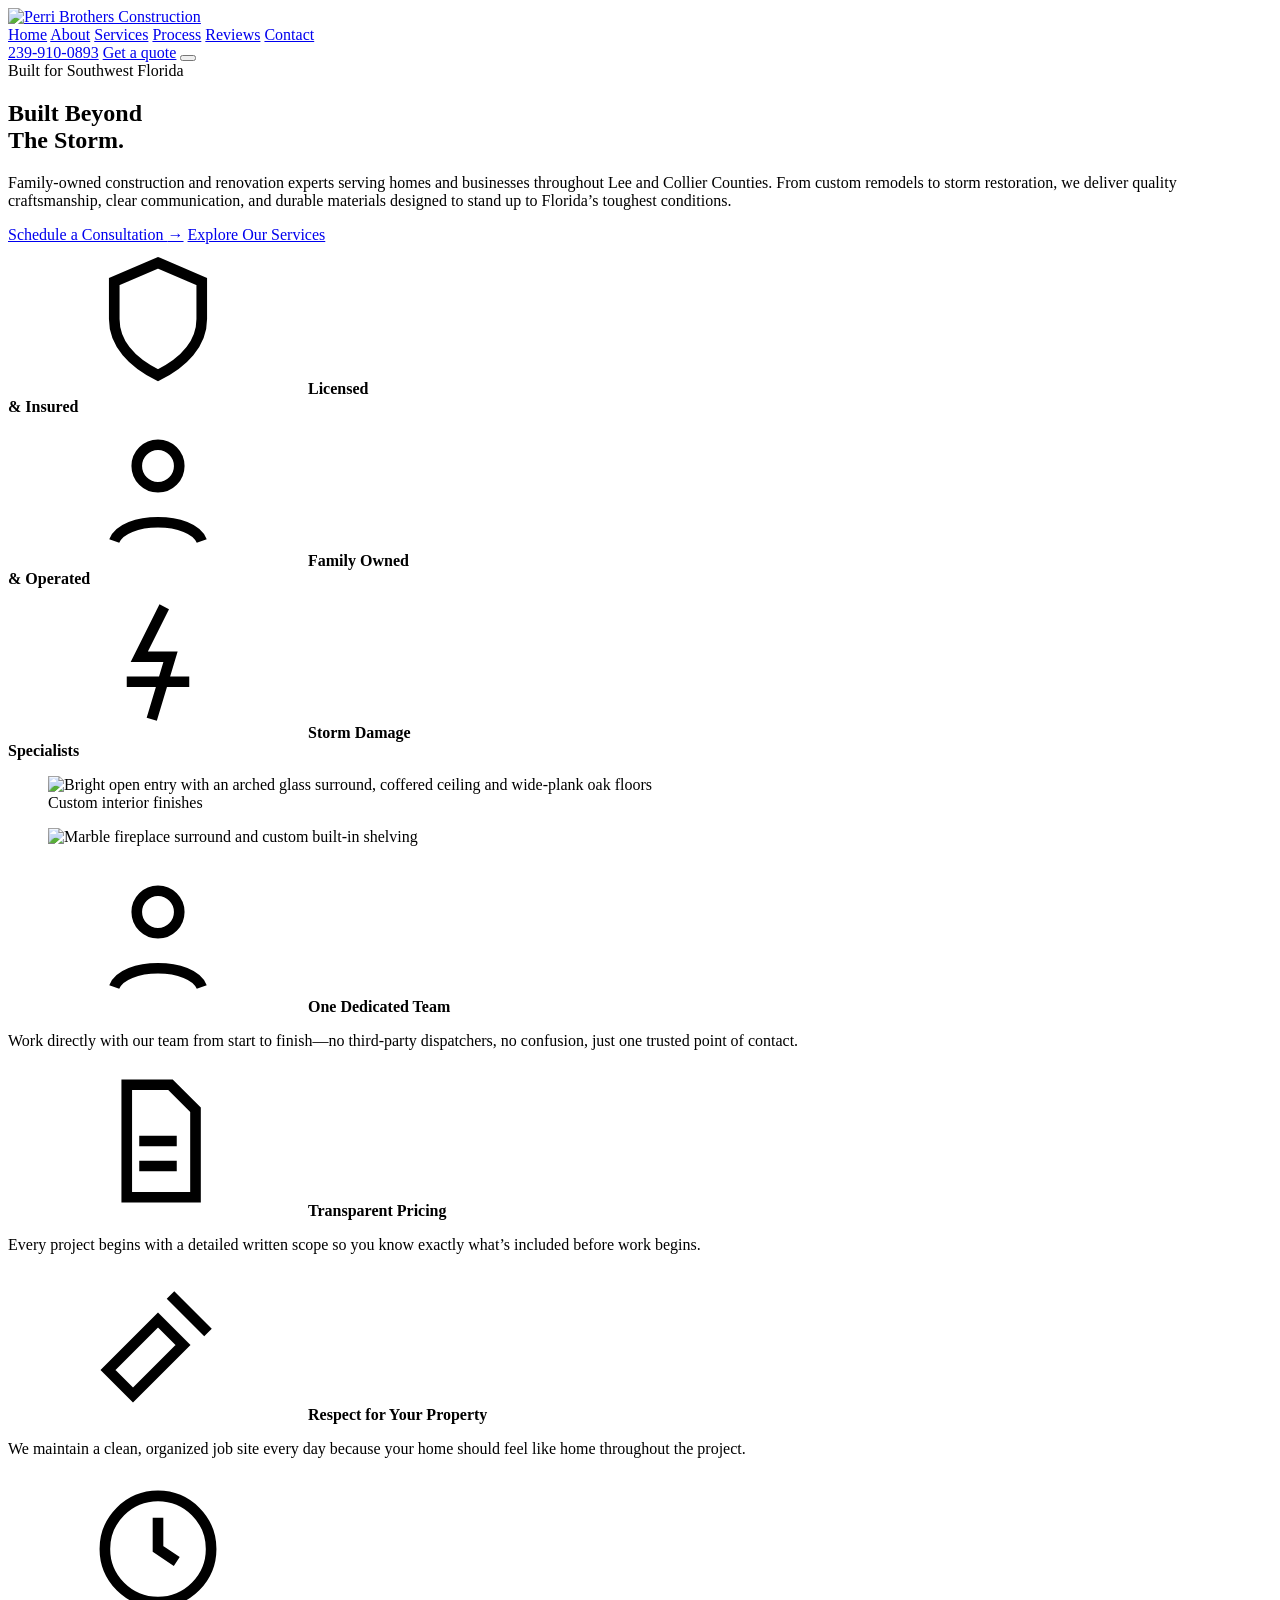
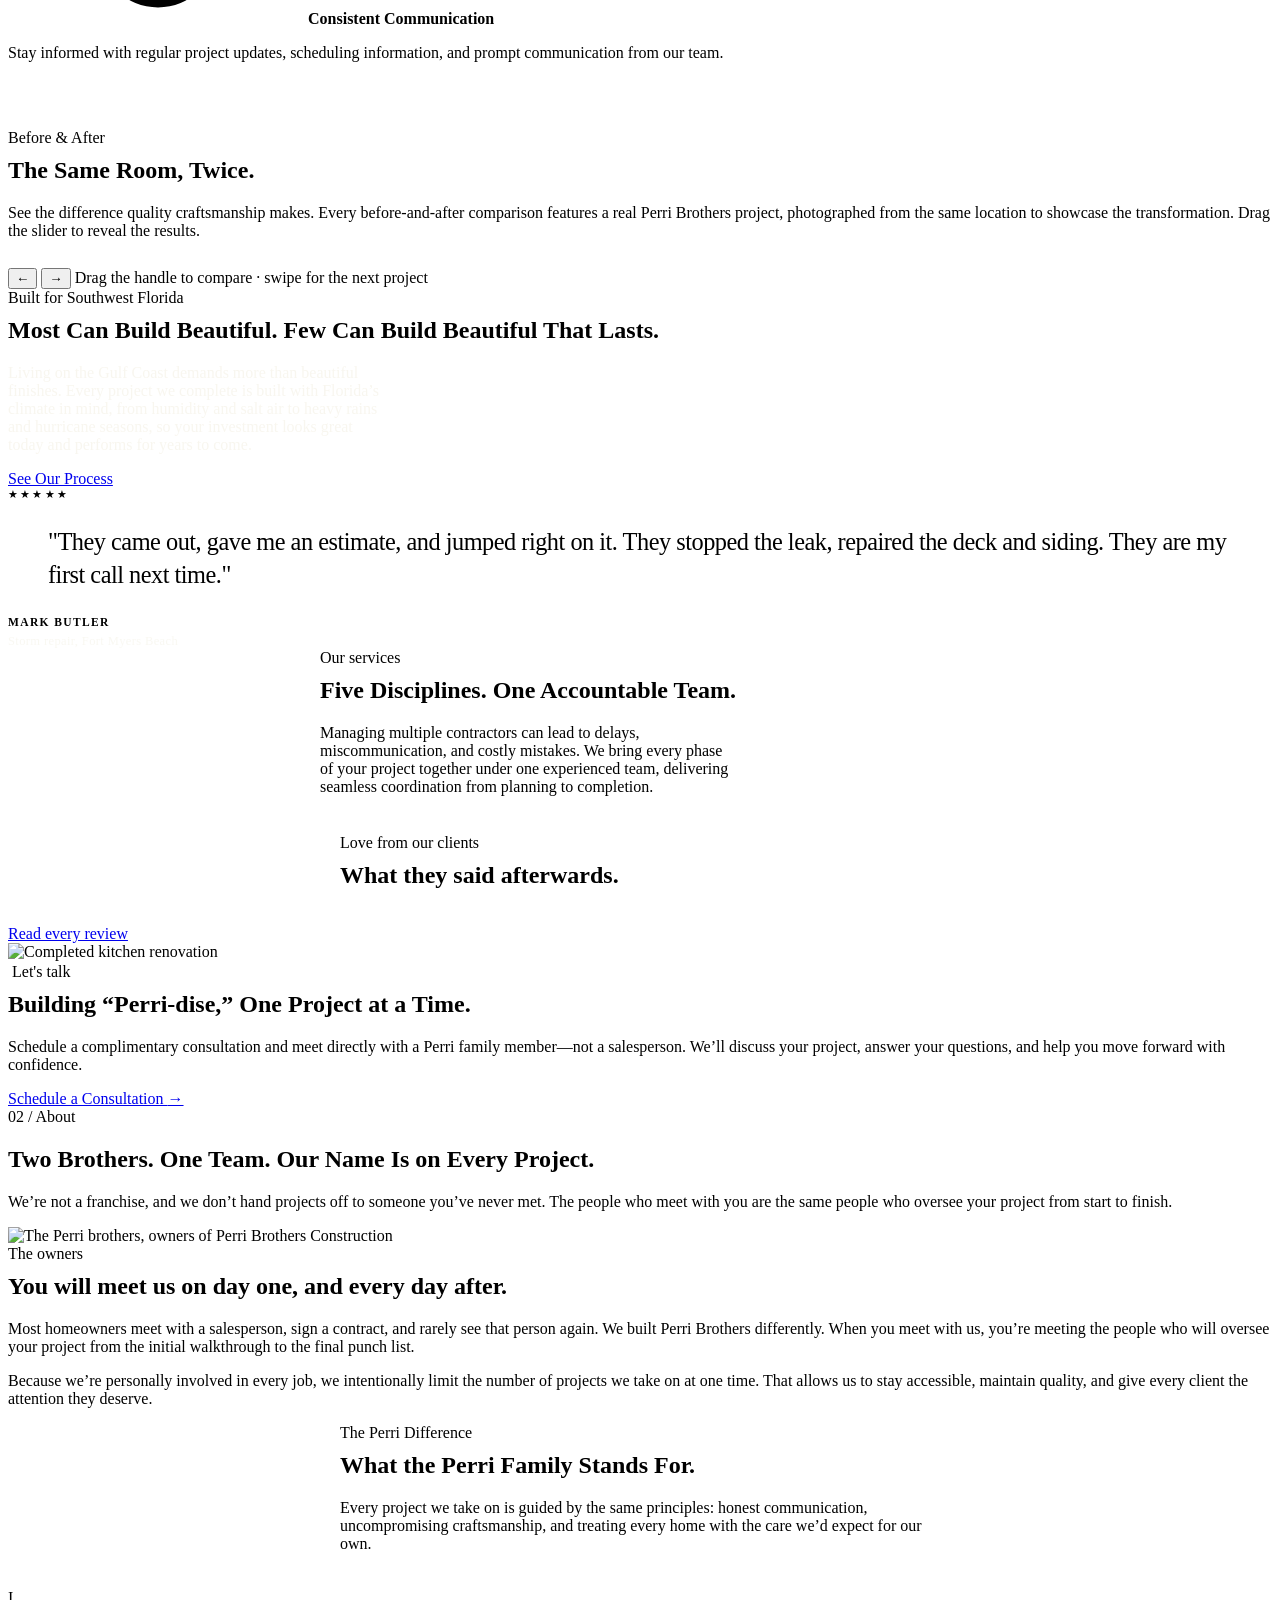
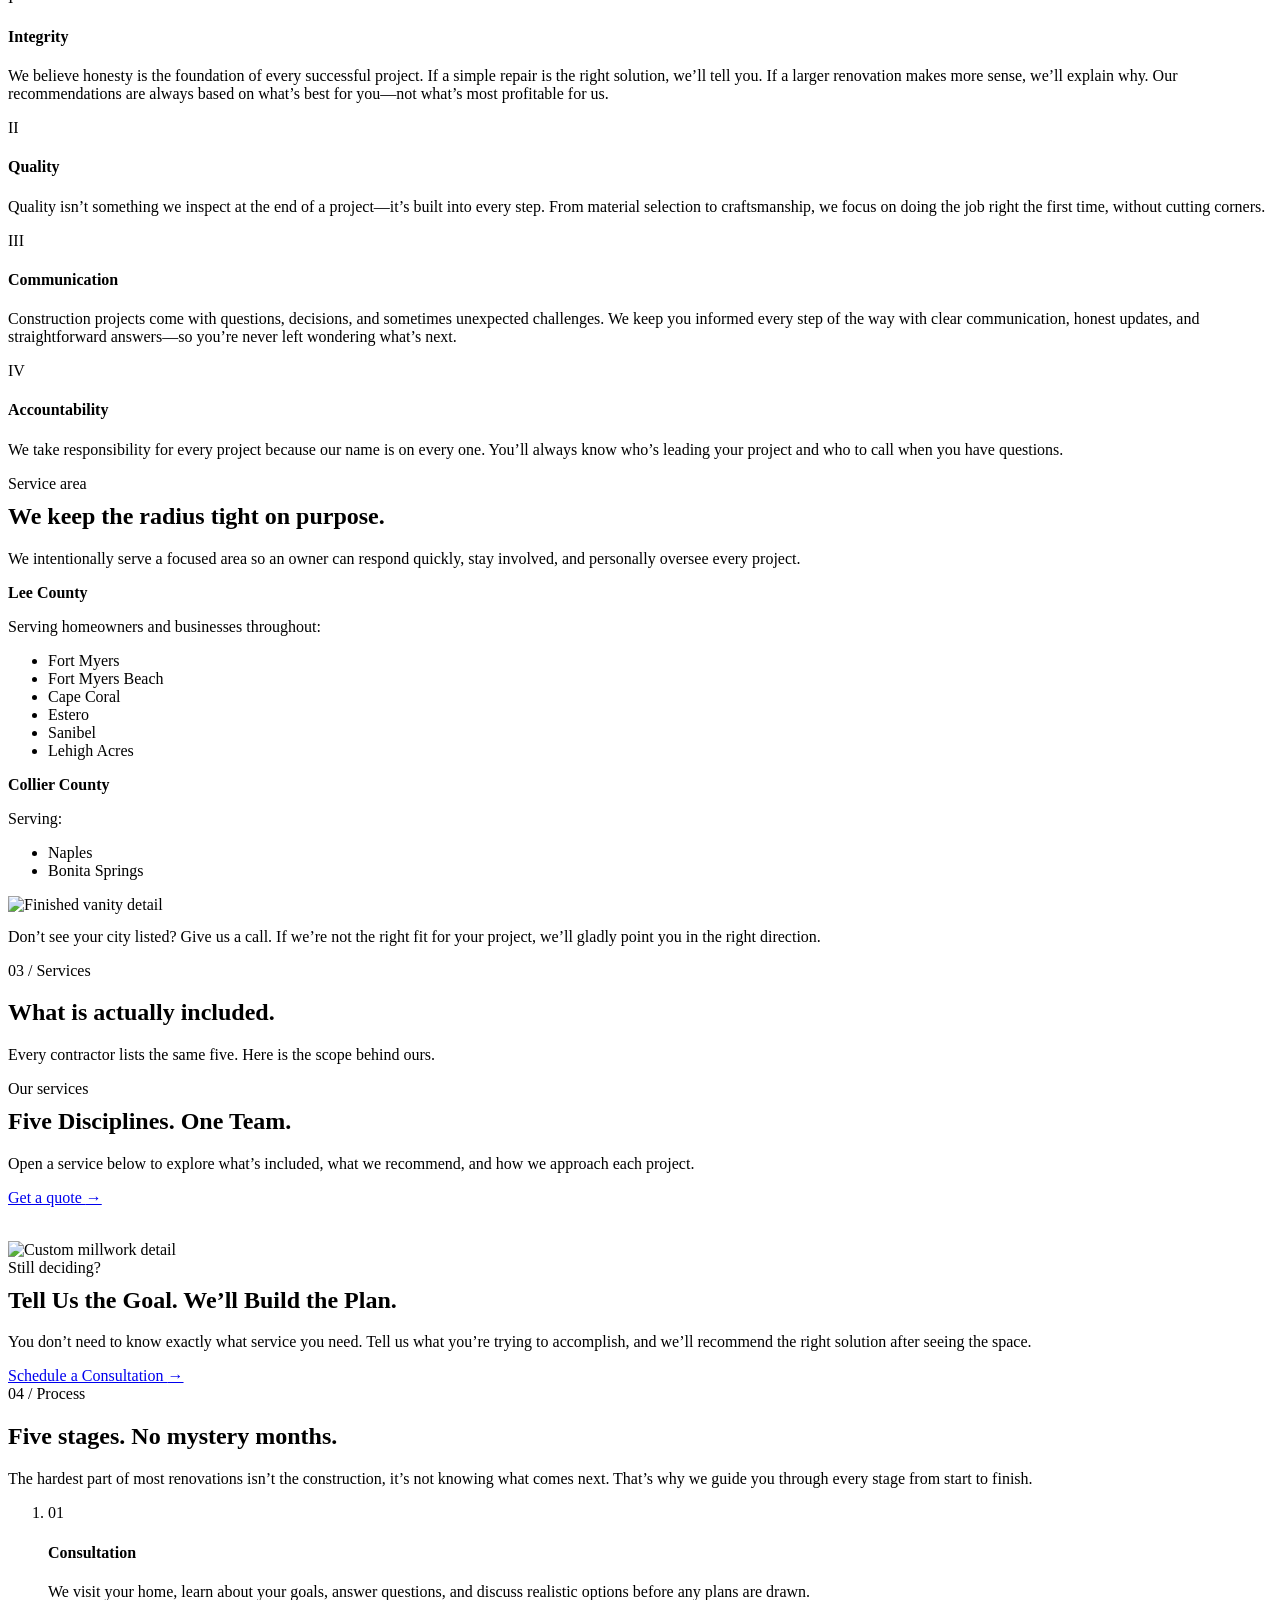
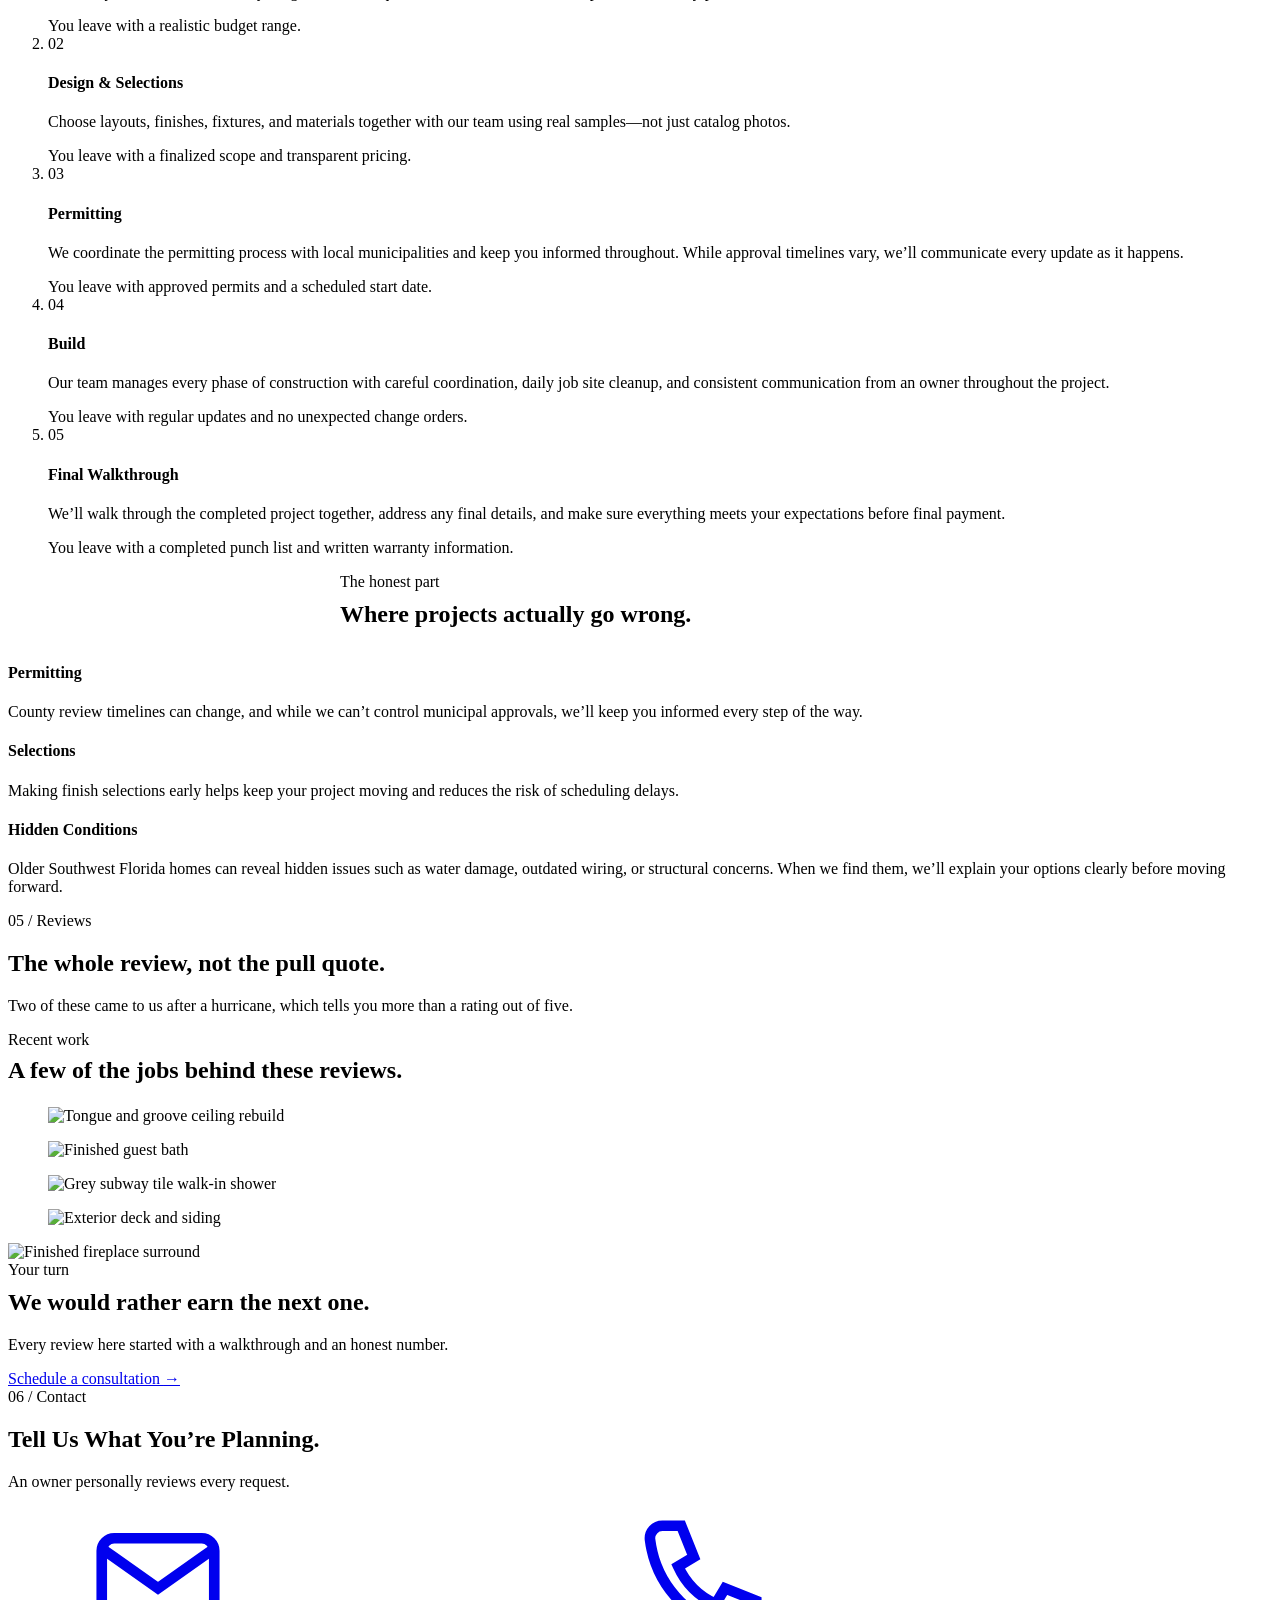
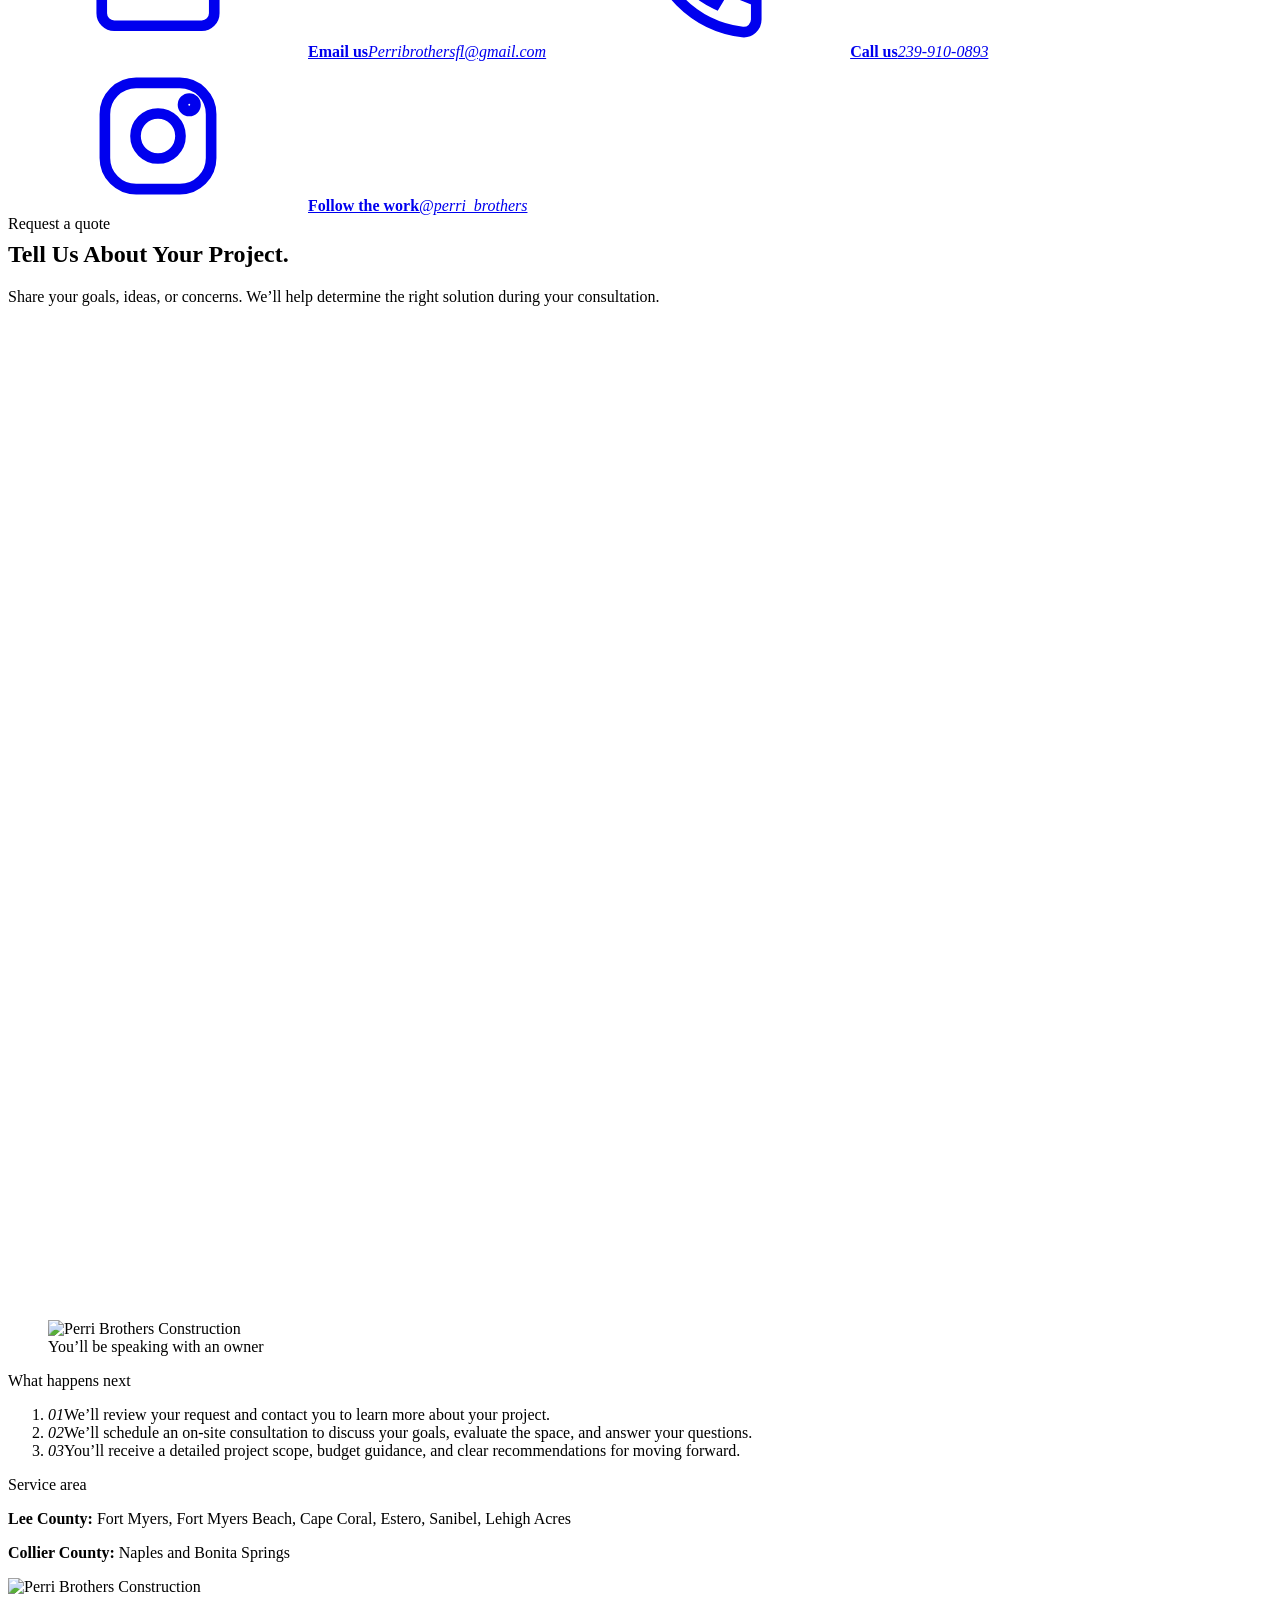
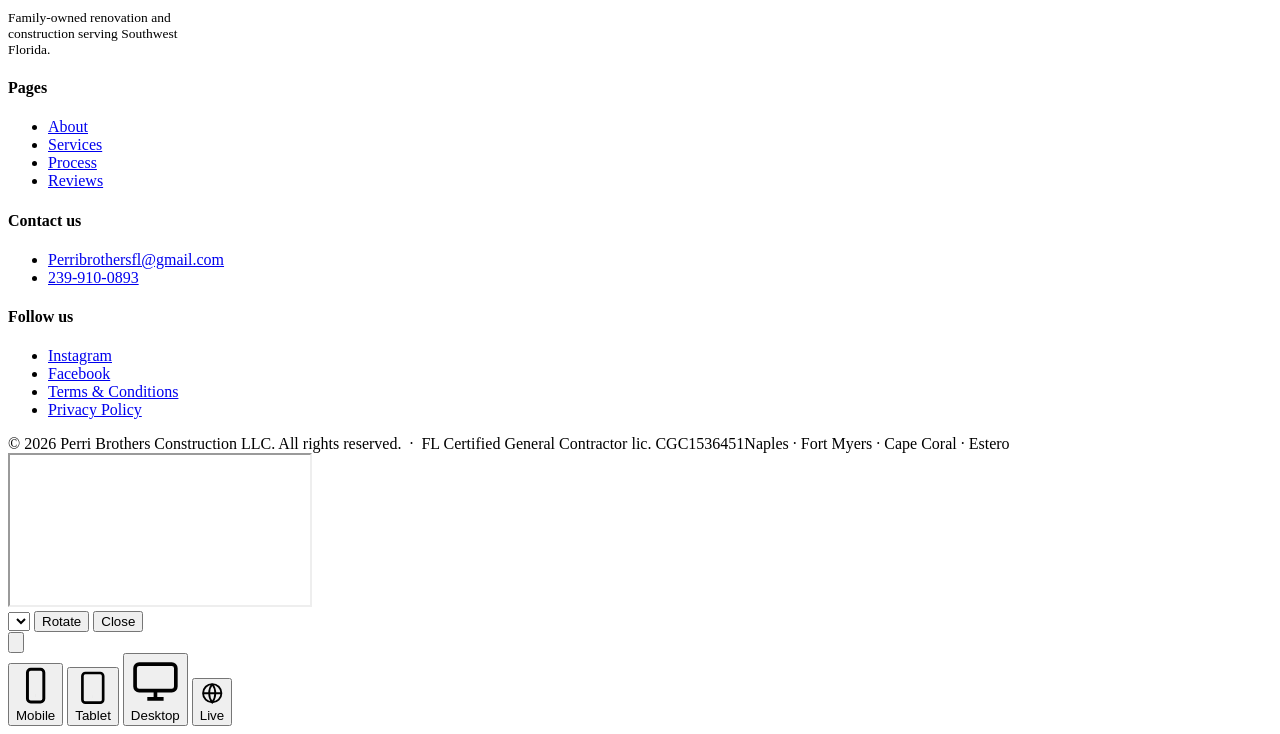
==== commit cc3c15be: "Add files via upload" ====
--- a/index.html
+++ b/index.html
@@ -1,684 +1,457 @@
 <!DOCTYPE html>
 <html lang="en">
 <head>
-<meta charset="UTF-8" />
-<meta name="viewport" content="width=device-width, initial-scale=1.0" />
-<title>Florida Aire — AC Repair &amp; HVAC in Fort Myers, Cape Coral &amp; Naples</title>
-<meta name="description" content="Owner-operated HVAC in Fort Myers since 2015. Fast, fair 24/7 AC repair, installation, maintenance, ductwork and air quality across Southwest Florida." />
+<meta charset="utf-8">
+<meta name="viewport" content="width=device-width, initial-scale=1">
+<title>Perri Brothers Construction | Southwest Florida</title>
+<meta name="description" content="Family-owned renovation and construction for homes and businesses across Southwest Florida.">
+<link rel="icon" type="image/png" href="images/logo-monogram.png">
+<link rel="apple-touch-icon" href="images/logo-monogram.png">
+<link rel="stylesheet" href="css/styles.css">
+<link rel="canonical" href="https://perribrothers.com/">
+<meta name="theme-color" content="#121212">
+<meta name="robots" content="index,follow">
+<meta property="og:type" content="website">
+<meta property="og:site_name" content="Perri Brothers Construction">
+<meta property="og:title" content="Perri Brothers Construction | Southwest Florida">
+<meta property="og:description" content="Family-owned renovation and construction for homes and businesses across Lee and Collier counties.">
+<meta property="og:url" content="https://perribrothers.com/">
+<meta property="og:image" content="https://perribrothers.com/images/hero-interior-entry.webp">
+<meta name="twitter:card" content="summary_large_image">
+<link rel="preload" as="image" href="images/hero-interior-entry.webp">
+<script type="application/ld+json">
+{
+  "@context": "https://schema.org",
+  "@type": "GeneralContractor",
+  "name": "Perri Brothers Construction",
+  "url": "https://perribrothers.com/",
+  "image": "https://perribrothers.com/images/hero-interior-entry.webp",
+  "email": "Perribrothersfl@gmail.com",
+  "telephone": "+1-239-910-0893",
+  "description": "Family-owned renovation and construction for homes and businesses across Southwest Florida.",
+  "areaServed": ["Fort Myers","Fort Myers Beach","Cape Coral","Estero","Sanibel","Lehigh Acres","Naples","Bonita Springs"],
+  "address": {"@type":"PostalAddress","addressRegion":"FL","addressCountry":"US"},
+  "sameAs": ["https://www.instagram.com/perri_brothers/","https://www.facebook.com/profile.php?id=61581746925898"]
+}
+</script>
 <link rel="preconnect" href="https://fonts.googleapis.com">
 <link rel="preconnect" href="https://fonts.gstatic.com" crossorigin>
-<link href="https://fonts.googleapis.com/css2?family=Archivo:wght@400;500;600;700;800;900&family=Sora:wght@400;600;700;800&family=Anton&family=Poppins:wght@400;500;600;700;800&family=Playfair+Display:wght@400;600;700;800&family=Inter:wght@400;500;600;700&family=Figtree:wght@400;500;600;700&family=Roboto:wght@400;500;700&family=Work+Sans:wght@400;500;600;700&family=Lora:wght@400;500;600;700&family=Space+Mono:wght@400;700&display=swap" rel="stylesheet">
-<script>(function(){try{var d=document.documentElement,s=localStorage;var L=s.getItem('fa-layout');if(L)d.setAttribute('data-layout',L);else d.setAttribute('data-layout','1');var H=s.getItem('fa-disp');if(H)d.style.setProperty('--disp',H);var B=s.getItem('fa-body');if(B)d.style.setProperty('--body',B);}catch(e){}})();</script>
-<link rel="stylesheet" href="styles.css">
-<link rel="stylesheet" href="layouts.css">
-<link rel="icon" type="image/svg+xml" href="[data-uri]">
-<link rel="icon" type="image/png" sizes="32x32" href="assets/favicon-32.png">
-<link rel="icon" type="image/png" sizes="16x16" href="assets/favicon-16.png">
-<link rel="icon" href="assets/favicon.ico" sizes="any">
-<link rel="apple-touch-icon" href="assets/apple-touch-icon.png">
-<link rel="manifest" href="site.webmanifest">
-<meta name="theme-color" content="#1C63B0">
+<link href="https://fonts.googleapis.com/css2?family=Archivo:wght@400;500;600;700&family=Fraunces:opsz,wght,SOFT,WONK@9..144,400..700,0..100,0..1&display=swap" rel="stylesheet">
 </head>
 <body>
-<svg width="0" height="0" style="position:absolute" aria-hidden="true"><defs><linearGradient id="faphg" x1="0" y1="0" x2="1" y2="1"><stop offset="0" stop-color="#1C63B0"/><stop offset="1" stop-color="#0F4C8F"/></linearGradient><symbol id="fa-ph" viewBox="0 0 400 300" preserveAspectRatio="xMidYMid slice"><rect width="400" height="300" fill="url(#faphg)"/><g stroke="#ffffff" stroke-opacity="0.20" stroke-width="7" stroke-linecap="round"><line x1="200.0" y1="150.0" x2="280.0" y2="150.0"/><line x1="246.4" y1="150.0" x2="270.1" y2="164.8"/><line x1="246.4" y1="150.0" x2="270.1" y2="135.2"/><line x1="200.0" y1="150.0" x2="240.0" y2="219.3"/><line x1="223.2" y1="190.2" x2="222.2" y2="218.2"/><line x1="223.2" y1="190.2" x2="247.9" y2="203.3"/><line x1="200.0" y1="150.0" x2="160.0" y2="219.3"/><line x1="176.8" y1="190.2" x2="152.1" y2="203.3"/><line x1="176.8" y1="190.2" x2="177.8" y2="218.2"/><line x1="200.0" y1="150.0" x2="120.0" y2="150.0"/><line x1="153.6" y1="150.0" x2="129.9" y2="135.2"/><line x1="153.6" y1="150.0" x2="129.9" y2="164.8"/><line x1="200.0" y1="150.0" x2="160.0" y2="80.7"/><line x1="176.8" y1="109.8" x2="177.8" y2="81.8"/><line x1="176.8" y1="109.8" x2="152.1" y2="96.7"/><line x1="200.0" y1="150.0" x2="240.0" y2="80.7"/><line x1="223.2" y1="109.8" x2="247.9" y2="96.7"/><line x1="223.2" y1="109.8" x2="222.2" y2="81.8"/></g><text x="200" y="252" fill="#ffffff" fill-opacity="0.5" font-family="monospace" font-size="14" letter-spacing="4" text-anchor="middle">FLORIDA AIRE</text></symbol></defs></svg>
-
-<div class="topbar">
-  <div class="wrap">
-    <a href="tel:2392235506"><svg viewBox="0 0 24 24" fill="none" stroke="currentColor" stroke-width="2" width="15" height="15"><path d="M22 16.92v3a2 2 0 0 1-2.18 2 19.79 19.79 0 0 1-8.63-3.07 19.5 19.5 0 0 1-6-6 19.79 19.79 0 0 1-3.07-8.67A2 2 0 0 1 4.11 2h3a2 2 0 0 1 2 1.72c.13.96.36 1.9.7 2.81a2 2 0 0 1-.45 2.11L8.09 9.91a16 16 0 0 0 6 6l1.27-1.27a2 2 0 0 1 2.11-.45c.9.34 1.85.57 2.81.7A2 2 0 0 1 22 16.92z"/></svg> 239-223-5506</a>
-    <a class="tb-mid" href="https://maps.google.com/?q=14020+Marquette+Blvd+Fort+Myers+FL+33905" target="_blank" rel="noopener"><svg viewBox="0 0 24 24" fill="none" stroke="currentColor" stroke-width="2" width="15" height="15"><path d="M21 10c0 7-9 13-9 13s-9-6-9-13a9 9 0 0 1 18 0z"/><circle cx="12" cy="10" r="3"/></svg> 14020 Marquette Blvd, Fort Myers FL 33905</a>
-    <a class="tb-social" href="https://www.facebook.com/profile.php?id=61564320015191" target="_blank" rel="noopener" aria-label="Facebook"><svg viewBox="0 0 24 24" fill="currentColor"><path d="M18 2h-3a5 5 0 0 0-5 5v3H7v4h3v8h4v-8h3l1-4h-4V7a1 1 0 0 1 1-1h3z"/></svg></a>
-  </div>
+
+<svg style="display:none">
+  <symbol id="i-shield" viewBox="0 0 24 24" fill="none" stroke="currentColor" stroke-width="1.7"><path d="M12 3l7 3v6c0 4-3 7-7 9-4-2-7-5-7-9V6z"/></symbol>
+  <symbol id="i-home" viewBox="0 0 24 24" fill="none" stroke="currentColor" stroke-width="1.7"><path d="M4 11l8-6 8 6M6 10v9h12v-9"/></symbol>
+  <symbol id="i-storm" viewBox="0 0 24 24" fill="none" stroke="currentColor" stroke-width="1.7"><path d="M7 15h10M13 3l-4 8h5l-3 10"/></symbol>
+  <symbol id="i-user" viewBox="0 0 24 24" fill="none" stroke="currentColor" stroke-width="1.7"><circle cx="12" cy="8" r="3.4"/><path d="M5 20c1.5-4 12.5-4 14 0"/></symbol>
+  <symbol id="i-doc" viewBox="0 0 24 24" fill="none" stroke="currentColor" stroke-width="1.7"><path d="M7 3h7l4 4v14H7z"/><path d="M9 12h6M9 16h6"/></symbol>
+  <symbol id="i-broom" viewBox="0 0 24 24" fill="none" stroke="currentColor" stroke-width="1.7"><path d="M14 4l6 6M8 20l-4-4 8-8 4 4z"/></symbol>
+  <symbol id="i-clock" viewBox="0 0 24 24" fill="none" stroke="currentColor" stroke-width="1.7"><circle cx="12" cy="12" r="8.5"/><path d="M12 7v5l3 2"/></symbol>
+  <symbol id="i-pin" viewBox="0 0 24 24" fill="none" stroke="currentColor" stroke-width="1.7"><path d="M12 21s7-6 7-11a7 7 0 10-14 0c0 5 7 11 7 11z"/><circle cx="12" cy="10" r="2.4"/></symbol>
+  <symbol id="i-mail" viewBox="0 0 24 24" fill="none" stroke="currentColor" stroke-width="1.7"><rect x="3" y="5" width="18" height="14" rx="2"/><path d="M3.5 7l8.5 6 8.5-6"/></symbol>
+  <symbol id="i-phone" viewBox="0 0 24 24" fill="none" stroke="currentColor" stroke-width="1.7"><path d="M6 3h3l2 5-2.5 1.5a12 12 0 006 6L16 13l5 2v3a2 2 0 01-2.2 2A17 17 0 014 5.2 2 2 0 016 3z"/></symbol>
+  <symbol id="i-ig" viewBox="0 0 24 24" fill="none" stroke="currentColor" stroke-width="1.7"><rect x="3.5" y="3.5" width="17" height="17" rx="5"/><circle cx="12" cy="12" r="3.6"/><circle cx="17" cy="7" r="1"/></symbol>
+  <symbol id="i-star" viewBox="0 0 24 24" fill="none" stroke="currentColor" stroke-width="1.7"><path d="M12 4l2.4 5 5.6.7-4 3.9 1 5.4-5-2.7-5 2.7 1-5.4-4-3.9 5.6-.7z"/></symbol>
+</svg>
+
+<header class="nav" id="nav"><div class="nav__in">
+  <a href="#/home" data-go="home" aria-label="Perri Brothers Construction, home"><img class="brand" id="navLogo" alt="Perri Brothers Construction"></a>
+  <nav class="nav__l" id="links">
+    <a href="#/home" data-go="home">Home</a>
+    <a href="#/about" data-go="about">About</a>
+    <a href="#/services" data-go="services">Services</a>
+    <a href="#/process" data-go="process">Process</a>
+    <a href="#/reviews" data-go="reviews">Reviews</a>
+    <a href="#/contact" data-go="contact">Contact</a>
+  </nav>
+  <div class="nav__r">
+    <a class="nav__t" href="tel:+12399100893">239-910-0893</a>
+    <a class="b b--s" href="#/contact" data-go="contact">Get a quote</a>
+    <button class="bg" id="bg" aria-label="Menu"><i></i><i></i><i></i></button>
+  </div>
+</div></header>
+
+<main>
+
+<!-- ================= HOME ================= -->
+<section class="page on" id="p-home">
+
+  <div class="hero wrap">
+    <div class="hero__g">
+      <div data-r>
+        <span class="lbl">Built for Southwest Florida</span>
+        <h1 class="s1"><span class="gold">Built</span> Beyond<br>The Storm.</h1>
+        <p class="p p--lg">Family-owned construction and renovation experts serving homes and businesses throughout Lee and Collier Counties. From custom remodels to storm restoration, we deliver quality craftsmanship, clear communication, and durable materials designed to stand up to Florida&rsquo;s toughest conditions.</p>
+        <div class="hero__acts">
+          <a class="b" href="#/contact" data-go="contact">Schedule a Consultation <span class="ar">&rarr;</span></a>
+          <a class="b b--o" href="#/services" data-go="services">Explore Our Services</a>
+        </div>
+        <div class="trio">
+          <div><span class="ico"><svg><use href="#i-shield"/></svg></span><b>Licensed<br>&amp; Insured</b></div>
+          <div><span class="ico"><svg><use href="#i-user"/></svg></span><b>Family Owned<br>&amp; Operated</b></div>
+          <div><span class="ico"><svg><use href="#i-storm"/></svg></span><b>Storm Damage<br>Specialists</b></div>
+        </div>
+      </div>
+      <div class="hero__m" data-r style="--d:100ms">
+        <figure class="hero__main">
+          <img data-img="hero_a" alt="Bright open entry with an arched glass surround, coffered ceiling and wide-plank oak floors">
+          <figcaption>Custom interior finishes</figcaption>
+        </figure>
+        <figure class="hero__inset">
+          <img data-img="hero_b" alt="Marble fireplace surround and custom built-in shelving">
+        </figure>
+      </div>
+    </div>
+  </div>
+
+  <div class="wrap barlift" style="padding-bottom:clamp(30px,4vw,52px)">
+    <div class="bar" data-r>
+      <div><span class="ico"><svg><use href="#i-user"/></svg></span><b>One Dedicated Team</b><p>Work directly with our team from start to finish&mdash;no third-party dispatchers, no confusion, just one trusted point of contact.</p></div>
+      <div><span class="ico"><svg><use href="#i-doc"/></svg></span><b>Transparent Pricing</b><p>Every project begins with a detailed written scope so you know exactly what&rsquo;s included before work begins.</p></div>
+      <div><span class="ico"><svg><use href="#i-broom"/></svg></span><b>Respect for Your Property</b><p>We maintain a clean, organized job site every day because your home should feel like home throughout the project.</p></div>
+      <div><span class="ico"><svg><use href="#i-clock"/></svg></span><b>Consistent Communication</b><p>Stay informed with regular project updates, scheduling information, and prompt communication from our team.</p></div>
+    </div>
+  </div>
+
+  <div class="wrap sec" style="padding-top:0">
+    <div class="grid" style="margin-bottom:clamp(18px,2.2vw,30px)">
+      <div class="sp6" data-r>
+        <span class="lbl">Before &amp; After</span>
+        <h2 class="s1" style="margin-top:10px">The Same Room, <span class="gold">Twice.</span></h2>
+      </div>
+      <div class="sp4 st9" style="align-self:end" data-r>
+        <p class="p">See the difference quality craftsmanship makes. Every before-and-after comparison features a real Perri Brothers project, photographed from the same location to showcase the transformation. Drag the slider to reveal the results.</p>
+      </div>
+    </div>
+    <div class="ba" data-r>
+      <div class="ba__track" id="baTrack"></div>
+      <div class="ba__nav">
+        <button class="ba__b" id="baPrev" aria-label="Previous project">&larr;</button>
+        <button class="ba__b" id="baNext" aria-label="Next project">&rarr;</button>
+        <span class="ba__dots" id="baDots"></span>
+        <span class="ba__hint">Drag the handle to compare &middot; swipe for the next project</span>
+      </div>
+    </div>
+  </div>
+
+  <div class="coast">
+    <div class="wrap"><div class="grid" style="align-items:center">
+      <div class="sp6" data-r>
+        <span class="lbl">Built for Southwest Florida</span>
+        <h2 class="s1" style="margin-top:10px;color:var(--cream)">Most Can Build Beautiful. <span class="gold nl">Few Can Build Beautiful That Lasts.</span></h2>
+        <p class="p" style="margin-top:14px;color:rgba(244,241,230,.66);max-width:48ch">Living on the Gulf Coast demands more than beautiful finishes. Every project we complete is built with Florida&rsquo;s climate in mind, from humidity and salt air to heavy rains and hurricane seasons, so your investment looks great today and performs for years to come.</p>
+        <a class="b b--od" style="margin-top:24px" href="#/process" data-go="process">See Our Process</a>
+      </div>
+      <div class="sp5 st8" data-r style="--d:80ms">
+        <div style="color:var(--gold);font-size:11px;letter-spacing:.2em;margin-bottom:14px">★★★★★</div>
+        <blockquote style="font-family:var(--serif);font-variation-settings:'SOFT' 28,'WONK' 1;font-weight:500;font-size:clamp(18px,1.9vw,26px);line-height:1.36;letter-spacing:-.02em;color:var(--cream)">"They came out, gave me an estimate, and jumped right on it. They stopped the leak, repaired the deck and siding. They are my first call next time."</blockquote>
+        <div style="margin-top:18px;font-size:11.5px;font-weight:600;letter-spacing:.12em;text-transform:uppercase;color:var(--gold)">Mark Butler<span style="display:block;font-weight:400;letter-spacing:.03em;text-transform:none;color:rgba(244,241,230,.5);margin-top:6px;font-size:12.5px">Storm repair, Fort Myers Beach</span></div>
+      </div>
+    </div></div>
+  </div>
+
+  <div class="wrap sec" style="padding-top:0">
+    <div class="center" style="max-width:640px;margin:0 auto clamp(26px,3vw,40px)" data-r>
+      <span class="lbl">Our services</span>
+      <h2 class="s1" style="margin-top:10px">Five Disciplines. <span class="gold nl">One Accountable Team.</span></h2>
+      <p class="p p--lg" style="margin-top:12px;max-width:52ch">Managing multiple contractors can lead to delays, miscommunication, and costly mistakes. We bring every phase of your project together under one experienced team, delivering seamless coordination from planning to completion.</p>
+    </div>
+    <div class="grid swipe" id="svcCards"></div>
+  </div>
+
+  <div class="wrap sec" style="padding-top:0">
+    <div class="center" style="max-width:600px;margin:0 auto clamp(24px,3vw,36px)" data-r>
+      <span class="lbl">Love from our clients</span>
+      <h2 class="s1" style="margin-top:10px">What they said <span class="gold">afterwards.</span></h2>
+    </div>
+    <div class="grid swipe" id="tstCards"></div>
+    <div class="center" style="margin-top:26px" data-r><a class="b b--o b--s" href="#/reviews" data-go="reviews">Read every review</a></div>
+  </div>
+
+  <div class="wrap"><div class="ban" data-r>
+    <div class="ban__i"><img data-img="kitchen" alt="Completed kitchen renovation"></div>
+    <div class="ban__b">
+      <img class="brand brand--lg" id="banLogo" style="margin-bottom:16px" alt="">
+      <span class="lbl">Let's talk</span>
+      <h2 class="s1" style="margin-top:10px;color:var(--cream)">Building &ldquo;Perri-dise,&rdquo; <span class="gold nl">One Project at a Time.</span></h2>
+      <p class="p">Schedule a complimentary consultation and meet directly with a Perri family member&mdash;not a salesperson. We&rsquo;ll discuss your project, answer your questions, and help you move forward with confidence.</p>
+      <a class="b" style="margin-top:22px" href="#/contact" data-go="contact">Schedule a Consultation <span class="ar">&rarr;</span></a>
+    </div>
+  </div></div>
+</section>
+
+<!-- ================= ABOUT ================= -->
+<section class="page" id="p-about">
+  <div class="ph"><div class="wrap"><div class="grid">
+    <div class="sp7" data-r><span class="ph__n">02 / About</span><h1 class="s1">Two Brothers. One Team. <span class="gold nl">Our Name Is on Every Project.</span></h1></div>
+    <div class="sp4 st9" style="align-self:end" data-r><p class="p">We&rsquo;re not a franchise, and we don&rsquo;t hand projects off to someone you&rsquo;ve never met. The people who meet with you are the same people who oversee your project from start to finish.</p></div>
+  </div></div></div>
+
+  <div class="wrap sec"><div class="grid" style="align-items:center">
+    <div class="sp6" data-r><div style="border-radius:var(--rr);overflow:hidden"><img data-img="team" alt="The Perri brothers, owners of Perri Brothers Construction" style="width:100%;aspect-ratio:3/2;object-fit:cover;object-position:center 16%"></div></div>
+    <div class="sp5 st8" data-r style="--d:80ms">
+      <span class="lbl">The owners</span>
+      <h2 class="s2" style="margin-top:10px">You will meet us on day one, <span class="gold nl">and every day after.</span></h2>
+      <p class="p" style="margin-top:14px">Most homeowners meet with a salesperson, sign a contract, and rarely see that person again. We built Perri Brothers differently. When you meet with us, you&rsquo;re meeting the people who will oversee your project from the initial walkthrough to the final punch list.</p>
+      <p class="p" style="margin-top:11px">Because we&rsquo;re personally involved in every job, we intentionally limit the number of projects we take on at one time. That allows us to stay accessible, maintain quality, and give every client the attention they deserve.</p>
+    </div>
+  </div></div>
+
+  <div class="wrap sec" style="padding-top:0">
+    <div class="center" style="max-width:600px;margin:0 auto clamp(24px,3vw,36px)" data-r>
+      <span class="lbl">The Perri Difference</span>
+      <h2 class="s1" style="margin-top:10px">What the Perri Family <span class="gold nl">Stands For.</span></h2>
+      <p class="p" style="margin-top:12px">Every project we take on is guided by the same principles: honest communication, uncompromising craftsmanship, and treating every home with the care we&rsquo;d expect for our own.</p>
+    </div>
+    <div class="grid swipe" id="valGrid">
+      <div class="sp6" data-r><div class="step"><div class="n">I</div><h4>Integrity</h4><p>We believe honesty is the foundation of every successful project. If a simple repair is the right solution, we&rsquo;ll tell you. If a larger renovation makes more sense, we&rsquo;ll explain why. Our recommendations are always based on what&rsquo;s best for you&mdash;not what&rsquo;s most profitable for us.</p></div></div>
+      <div class="sp6" data-r style="--d:70ms"><div class="step"><div class="n">II</div><h4>Quality</h4><p>Quality isn&rsquo;t something we inspect at the end of a project&mdash;it&rsquo;s built into every step. From material selection to craftsmanship, we focus on doing the job right the first time, without cutting corners.</p></div></div>
+      <div class="sp6" data-r style="--d:140ms"><div class="step"><div class="n">III</div><h4>Communication</h4><p>Construction projects come with questions, decisions, and sometimes unexpected challenges. We keep you informed every step of the way with clear communication, honest updates, and straightforward answers&mdash;so you&rsquo;re never left wondering what&rsquo;s next.</p></div></div>
+      <div class="sp6" data-r style="--d:210ms"><div class="step"><div class="n">IV</div><h4>Accountability</h4><p>We take responsibility for every project because our name is on every one. You&rsquo;ll always know who&rsquo;s leading your project and who to call when you have questions.</p></div></div>
+    </div>
+  </div>
+
+  <div class="wrap sec" style="padding-top:0"><div class="grid" style="align-items:center">
+    <div class="sp6" data-r>
+      <span class="lbl">Service area</span>
+      <h2 class="s2" style="margin-top:10px">We keep the radius <span class="gold">tight on purpose.</span></h2>
+      <p class="p" style="margin-top:12px">We intentionally serve a focused area so an owner can respond quickly, stay involved, and personally oversee every project.</p>
+      <div class="areas">
+        <div class="area">
+          <b>Lee County</b>
+          <p>Serving homeowners and businesses throughout:</p>
+          <ul>
+            <li>Fort Myers</li><li>Fort Myers Beach</li><li>Cape Coral</li>
+            <li>Estero</li><li>Sanibel</li><li>Lehigh Acres</li>
+          </ul>
+        </div>
+        <div class="area">
+          <b>Collier County</b>
+          <p>Serving:</p>
+          <ul><li>Naples</li><li>Bonita Springs</li></ul>
+        </div>
+      </div>
+    </div>
+    <div class="sp5 st8" data-r style="--d:80ms">
+      <div style="border-radius:var(--rr);overflow:hidden"><img data-img="b_van" alt="Finished vanity detail" style="width:100%;aspect-ratio:4/3;object-fit:cover"></div>
+      <p class="p" style="margin-top:14px">Don&rsquo;t see your city listed? Give us a call. If we&rsquo;re not the right fit for your project, we&rsquo;ll gladly point you in the right direction.</p>
+    </div>
+  </div></div>
+</section>
+
+<!-- ================= SERVICES ================= -->
+<section class="page" id="p-services">
+  <div class="ph"><div class="wrap"><div class="grid">
+    <div class="sp7" data-r><span class="ph__n">03 / Services</span><h1 class="s1">What is <span class="gold">actually included.</span></h1></div>
+    <div class="sp4 st9" style="align-self:end" data-r><p class="p">Every contractor lists the same five. Here is the scope behind ours.</p></div>
+  </div></div></div>
+  <div class="wrap sec">
+    <div class="grid" style="margin-bottom:clamp(22px,2.6vw,36px)">
+      <div class="sp7" data-r>
+        <span class="lbl">Our services</span>
+        <h2 class="s1" style="margin-top:10px">Five Disciplines. <span class="gold nl">One Team.</span></h2>
+      </div>
+      <div class="sp4 st9" style="align-self:end" data-r>
+        <p class="p">Open a service below to explore what&rsquo;s included, what we recommend, and how we approach each project.</p>
+        <a class="b" style="margin-top:18px" href="#/contact" data-go="contact">Get a quote <span class="ar">&rarr;</span></a>
+      </div>
+    </div>
+    <div id="svcFull" data-r></div>
+  </div>
+
+  <div class="wrap"><div class="ban" data-r>
+    <div class="ban__i"><img data-img="l_shelf" alt="Custom millwork detail"></div>
+    <div class="ban__b">
+      <span class="lbl">Still deciding?</span>
+      <h2 class="s1" style="margin-top:10px;color:var(--cream)">Tell Us the Goal. <span class="gold nl">We&rsquo;ll Build the Plan.</span></h2>
+      <p class="p">You don&rsquo;t need to know exactly what service you need. Tell us what you&rsquo;re trying to accomplish, and we&rsquo;ll recommend the right solution after seeing the space.</p>
+      <a class="b" style="margin-top:22px" href="#/contact" data-go="contact">Schedule a Consultation <span class="ar">&rarr;</span></a>
+    </div>
+  </div></div>
+</section>
+
+<!-- ================= PROCESS ================= -->
+<section class="page" id="p-process">
+  <div class="ph"><div class="wrap"><div class="grid">
+    <div class="sp7" data-r><span class="ph__n">04 / Process</span><h1 class="s1">Five stages. <span class="gold nl">No mystery months.</span></h1></div>
+    <div class="sp4 st9" style="align-self:end" data-r><p class="p">The hardest part of most renovations isn&rsquo;t the construction, it&rsquo;s not knowing what comes next. That&rsquo;s why we guide you through every stage from start to finish.</p></div>
+  </div></div></div>
+
+  <div class="wrap sec">
+    <ol class="tl">
+      <li class="tl__i" data-r style="--d:0ms"><span class="tl__n">01</span><h4>Consultation</h4><p>We visit your home, learn about your goals, answer questions, and discuss realistic options before any plans are drawn.</p><span class="tl__o">You leave with a realistic budget range.</span></li>
+      <li class="tl__i" data-r style="--d:60ms"><span class="tl__n">02</span><h4>Design &amp; Selections</h4><p>Choose layouts, finishes, fixtures, and materials together with our team using real samples&mdash;not just catalog photos.</p><span class="tl__o">You leave with a finalized scope and transparent pricing.</span></li>
+      <li class="tl__i" data-r style="--d:120ms"><span class="tl__n">03</span><h4>Permitting</h4><p>We coordinate the permitting process with local municipalities and keep you informed throughout. While approval timelines vary, we&rsquo;ll communicate every update as it happens.</p><span class="tl__o">You leave with approved permits and a scheduled start date.</span></li>
+      <li class="tl__i" data-r style="--d:180ms"><span class="tl__n">04</span><h4>Build</h4><p>Our team manages every phase of construction with careful coordination, daily job site cleanup, and consistent communication from an owner throughout the project.</p><span class="tl__o">You leave with regular updates and no unexpected change orders.</span></li>
+      <li class="tl__i" data-r style="--d:240ms"><span class="tl__n">05</span><h4>Final Walkthrough</h4><p>We&rsquo;ll walk through the completed project together, address any final details, and make sure everything meets your expectations before final payment.</p><span class="tl__o">You leave with a completed punch list and written warranty information.</span></li>
+    </ol>
+  </div>
+
+  <div class="wrap sec" style="padding-top:0">
+    <div class="center" style="max-width:600px;margin:0 auto clamp(24px,3vw,36px)" data-r>
+      <span class="lbl">The honest part</span>
+      <h2 class="s1" style="margin-top:10px">Where projects <span class="gold">actually go wrong.</span></h2>
+    </div>
+    <div class="grid swipe" id="honestGrid">
+      <div class="sp4" data-r><div class="step"><h4>Permitting</h4><p>County review timelines can change, and while we can&rsquo;t control municipal approvals, we&rsquo;ll keep you informed every step of the way.</p></div></div>
+      <div class="sp4" data-r style="--d:70ms"><div class="step"><h4>Selections</h4><p>Making finish selections early helps keep your project moving and reduces the risk of scheduling delays.</p></div></div>
+      <div class="sp4" data-r style="--d:140ms"><div class="step"><h4>Hidden Conditions</h4><p>Older Southwest Florida homes can reveal hidden issues such as water damage, outdated wiring, or structural concerns. When we find them, we&rsquo;ll explain your options clearly before moving forward.</p></div></div>
+    </div>
+  </div>
+</section>
+
+<!-- ================= REVIEWS ================= -->
+<section class="page" id="p-reviews">
+  <div class="ph"><div class="wrap"><div class="grid">
+    <div class="sp7" data-r><span class="ph__n">05 / Reviews</span><h1 class="s1">The whole review, <span class="gold nl">not the pull quote.</span></h1></div>
+    <div class="sp4 st9" style="align-self:end" data-r><p class="p">Two of these came to us after a hurricane, which tells you more than a rating out of five.</p></div>
+  </div></div></div>
+  <div class="wrap sec" id="revFull"></div>
+
+  <div class="wrap sec" style="padding-top:0">
+    <div class="grid" style="margin-bottom:clamp(14px,1.8vw,24px)">
+      <div class="sp7" data-r><span class="lbl">Recent work</span><h2 class="s2" style="margin-top:8px">A few of the jobs behind these reviews.</h2></div>
+    </div>
+    <div class="work" data-r>
+      <figure><img data-img="svc_reno" alt="Tongue and groove ceiling rebuild"></figure>
+      <figure><img data-img="rev_b" alt="Finished guest bath"></figure>
+      <figure><img data-img="rev_a" alt="Grey subway tile walk-in shower"></figure>
+      <figure><img data-img="svc_env" alt="Exterior deck and siding"></figure>
+    </div>
+  </div>
+  <div class="wrap"><div class="ban" data-r>
+    <div class="ban__i"><img data-img="l_fire" alt="Finished fireplace surround"></div>
+    <div class="ban__b">
+      <span class="lbl">Your turn</span>
+      <h2 class="s1" style="margin-top:10px;color:var(--cream)">We would rather <span class="gold">earn the next one.</span></h2>
+      <p class="p">Every review here started with a walkthrough and an honest number.</p>
+      <a class="b" style="margin-top:22px" href="#/contact" data-go="contact">Schedule a consultation <span class="ar">&rarr;</span></a>
+    </div>
+  </div></div>
+</section>
+
+<!-- ================= CONTACT ================= -->
+<section class="page" id="p-contact">
+  <div class="ph"><div class="wrap"><div class="grid">
+    <div class="sp7" data-r><span class="ph__n">06 / Contact</span><h1 class="s1">Tell Us What <span class="gold nl">You&rsquo;re Planning.</span></h1></div>
+    <div class="sp4 st9" style="align-self:end" data-r><p class="p">An owner personally reviews every request.</p></div>
+  </div></div></div>
+
+  <div class="wrap sec">
+    <div class="ct3" data-r>
+      <a href="mailto:Perribrothersfl@gmail.com"><span class="ico"><svg><use href="#i-mail"/></svg></span><span><b>Email us</b><em>Perribrothersfl@gmail.com</em></span></a>
+      <a href="tel:+12399100893"><span class="ico"><svg><use href="#i-phone"/></svg></span><span><b>Call us</b><em>239-910-0893</em></span></a>
+      <a href="https://www.instagram.com/perri_brothers/"><span class="ico"><svg><use href="#i-ig"/></svg></span><span><b>Follow the work</b><em>@perri_brothers</em></span></a>
+    </div>
+
+    <div class="grid">
+      <div class="sp7" data-r>
+        <div class="ctform">
+          <span class="lbl">Request a quote</span>
+          <h2 class="s3" style="margin-top:8px">Tell Us About Your Project.</h2>
+          <p class="p" style="margin-top:8px">Share your goals, ideas, or concerns. We&rsquo;ll help determine the right solution during your consultation.</p>
+          <!-- LeadConnector embedded form. The fields, labels, placeholders and submit
+               button all live in the LeadConnector form builder, not in this file.
+               form_embed.js (loaded at the bottom of this document) resizes the iframe
+               to fit its content; the height below is the starting value it adjusts from. -->
+          <div class="ctembed">
+            <iframe
+              src="https://api.leadconnectorhq.com/widget/form/8VDXtzsYXkVH5dgba4f7"
+              style="width:100%;height:978px;border:none;border-radius:8px"
+              id="inline-8VDXtzsYXkVH5dgba4f7"
+              data-layout="{'id':'INLINE'}"
+              data-trigger-type="alwaysShow"
+              data-trigger-value=""
+              data-activation-type="alwaysActivated"
+              data-activation-value=""
+              data-deactivation-type="neverDeactivate"
+              data-deactivation-value=""
+              data-form-name="Perri Website Form"
+              data-height="978"
+              data-layout-iframe-id="inline-8VDXtzsYXkVH5dgba4f7"
+              data-form-id="8VDXtzsYXkVH5dgba4f7"
+              title="Perri Website Form">
+            </iframe>
+          </div>
+        </div>
+      </div>
+
+      <div class="sp4 st9" data-r style="--d:80ms">
+        <div class="ctside">
+          <div class="ctnext">
+            <figure class="ctnext__pic">
+              <img data-img="pbmark" alt="Perri Brothers Construction">
+              <figcaption>You&rsquo;ll be speaking with an owner</figcaption>
+            </figure>
+            <span class="lbl">What happens next</span>
+            <ol>
+              <li><i>01</i><span>We&rsquo;ll review your request and contact you to learn more about your project.</span></li>
+              <li><i>02</i><span>We&rsquo;ll schedule an on-site consultation to discuss your goals, evaluate the space, and answer your questions.</span></li>
+              <li><i>03</i><span>You&rsquo;ll receive a detailed project scope, budget guidance, and clear recommendations for moving forward.</span></li>
+            </ol>
+            <div class="ctnext__area">
+              <span class="lbl">Service area</span>
+              <p><b>Lee County:</b> Fort Myers, Fort Myers Beach, Cape Coral, Estero, Sanibel, Lehigh Acres</p>
+              <p><b>Collier County:</b> Naples and Bonita Springs</p>
+            </div>
+          </div>
+
+        </div>
+      </div>
+    </div>
+  </div>
+
+</section>
+
+</main>
+
+<footer class="ft"><div class="wrap">
+  <div class="grid">
+    <div class="sp4">
+      <img class="brand" id="ftLogo" alt="Perri Brothers Construction">
+      <p class="p p--d" style="margin-top:14px;font-size:13.5px;max-width:30ch">Family-owned renovation and construction serving Southwest Florida.</p>
+    </div>
+    <div class="sp3 st6"><h4>Pages</h4><ul>
+      <li><a href="#/about" data-go="about">About</a></li><li><a href="#/services" data-go="services">Services</a></li>
+      <li><a href="#/process" data-go="process">Process</a></li><li><a href="#/reviews" data-go="reviews">Reviews</a></li>
+    </ul></div>
+    <div class="sp3"><h4>Contact us</h4><ul>
+      <li><a href="mailto:Perribrothersfl@gmail.com">Perribrothersfl@gmail.com</a></li>
+      <li><a href="tel:+12399100893">239-910-0893</a></li>
+    </ul></div>
+    <div class="sp2"><h4>Follow us</h4><ul>
+      <li><a href="https://www.instagram.com/perri_brothers/">Instagram</a></li>
+      <li><a href="https://www.facebook.com/profile.php?id=61581746925898">Facebook</a></li>
+      <li><a href="terms-and-conditions.html">Terms &amp; Conditions</a></li>
+      <li><a href="privacy-policy.html">Privacy Policy</a></li>
+    </ul></div>
+  </div>
+  <div class="ft__bar"><span>© 2026 Perri Brothers Construction LLC. All rights reserved. &nbsp;·&nbsp; FL Certified General Contractor lic. CGC1536451</span><span>Naples · Fort Myers · Cape Coral · Estero</span></div>
+</div></footer>
+
+<div class="dvw" id="dvw"><div class="dvstage"><div class="dvframe" id="dvframe"><iframe id="dvif" title="Responsive preview"></iframe></div></div></div>
+<div class="dvbar" id="dvbar">
+  <select id="dvSel" aria-label="Choose a device"></select>
+  <button id="dvRot" type="button" aria-label="Rotate">Rotate</button>
+  <span class="dvsize" id="dvlabel"></span>
+  <span class="dvsep"></span>
+  <button id="dvClose" type="button">Close</button>
 </div>
-
-<header class="nav" id="nav">
-  <div class="wrap">
-    <a href="index.html" class="brand"><svg xmlns="http://www.w3.org/2000/svg" viewBox="0 0 807 612" class="brand-svg" role="img" aria-label="Florida Aire — Fort Myers HVAC"><g transform="translate(0.000000,612.000000) scale(0.100000,-0.100000)" fill="#1C63B0" stroke="none"><path d="M2079 6116 c-2 -2 -86 -7 -186 -10 -151 -4 -222 -14 -223 -29 0 -1
--7 -24 -15 -50 -8 -26 -10 -45 -5 -42 5 3 26 -19 47 -48 21 -30 49 -59 63 -64
-18 -7 26 -18 28 -39 1 -17 -1 -24 -6 -17 -5 7 -8 -10 -8 -40 1 -34 6 -56 16
--64 13 -11 13 -12 -2 -13 -9 0 -20 -5 -24 -12 -4 -7 -3 -8 5 -4 6 4 2 -9 -9
--29 -11 -20 -18 -40 -16 -44 6 -9 160 5 236 21 30 6 66 10 79 9 13 -2 21 2 17
-7 -5 9 16 15 104 30 19 3 89 4 155 3 146 -3 154 -4 150 -11 -2 -3 11 -6 28 -6
-18 0 55 -12 84 -26 28 -15 54 -24 57 -21 3 4 6 2 6 -4 0 -6 14 -13 31 -17 17
--3 28 -10 24 -16 -3 -5 -3 -10 2 -11 27 -2 45 -10 81 -34 23 -15 39 -31 36
--36 -3 -5 3 -6 12 -2 12 4 15 3 10 -5 -4 -8 -2 -10 7 -6 9 3 16 -3 20 -15 3
--15 10 -19 21 -15 11 4 16 2 14 -7 -2 -7 3 -13 10 -14 8 0 19 -8 26 -17 8 -11
-26 -18 47 -18 24 0 38 -6 47 -21 8 -12 9 -18 3 -14 -6 3 -11 2 -11 -3 0 -5 9
--12 20 -15 11 -3 20 -9 18 -14 -1 -4 1 -30 6 -56 8 -53 -1 -51 114 -30 20 3
-43 5 50 4 6 -1 12 2 12 7 0 6 19 17 42 27 37 15 42 15 50 1 11 -20 32 -20 48
--1 7 9 19 14 27 11 7 -3 13 -1 13 5 0 12 40 48 54 49 5 0 20 12 33 26 23 25
-29 26 89 21 64 -6 64 -6 64 36 0 64 26 87 97 87 22 0 43 4 49 10 6 6 26 1 57
--13 26 -13 44 -26 40 -30 -3 -4 1 -7 11 -7 22 0 103 -43 140 -74 22 -18 27
--30 23 -48 -6 -21 -5 -22 8 -5 14 20 32 6 19 -15 -4 -7 -3 -8 4 -4 7 4 12 1
-12 -7 0 -8 14 -28 30 -45 17 -18 30 -29 30 -25 0 3 9 -4 20 -17 19 -22 24 -40
-21 -69 -2 -8 2 -10 11 -5 9 6 9 2 -2 -12 -8 -10 -11 -16 -6 -12 5 4 14 2 22
--5 7 -7 25 -21 40 -32 39 -29 75 -67 69 -73 -2 -3 7 -15 20 -28 14 -13 25 -28
-25 -34 0 -6 4 -9 9 -6 5 3 14 -8 21 -25 19 -45 65 -84 58 -48 -2 7 8 15 22 19
-28 8 90 -14 90 -31 0 -7 9 -20 20 -29 21 -18 21 -18 -9 -39 -16 -12 -33 -21
--38 -21 -6 0 -18 -9 -28 -20 -10 -11 -21 -18 -24 -15 -7 4 -7 -115 1 -150 2
--11 11 -34 21 -52 22 -41 23 -103 1 -103 -9 0 -12 5 -8 12 4 7 3 8 -4 4 -7 -4
--21 -1 -33 7 -15 11 -17 16 -7 20 7 3 2 5 -12 4 -16 -1 -24 3 -22 11 1 8 -2
-11 -8 7 -6 -4 -26 5 -45 19 -18 14 -38 26 -44 26 -5 0 -23 12 -40 26 -17 14
--36 22 -42 18 -8 -4 -9 -3 -5 4 5 8 -1 12 -18 12 -14 0 -27 4 -30 9 -8 13 -67
--10 -88 -34 -21 -25 -23 -72 -3 -116 8 -19 14 -29 15 -24 0 6 3 6 8 0 4 -6 37
--26 74 -45 36 -19 64 -38 62 -42 -3 -4 1 -5 9 -3 7 3 25 -5 40 -19 15 -14 27
--23 27 -20 0 3 9 0 20 -6 11 -6 18 -15 15 -20 -4 -6 2 -7 12 -3 15 6 16 5 5
--9 -11 -14 -10 -16 9 -11 20 6 21 4 9 -9 -8 -8 -24 -13 -38 -10 -17 3 -23 1
--18 -7 5 -8 -7 -11 -38 -11 -25 0 -48 -5 -51 -10 -3 -6 -26 -15 -49 -21 -36
--9 -47 -18 -62 -49 -10 -21 -22 -36 -26 -34 -14 9 26 -62 45 -78 25 -22 99
--33 125 -19 11 6 31 11 44 11 13 0 28 4 34 9 5 5 23 12 39 15 41 7 95 22 125
-33 14 6 31 8 39 5 8 -3 11 0 7 7 -5 7 5 11 31 12 21 0 47 2 57 4 26 5 78 -23
-70 -37 -4 -7 -3 -8 4 -4 6 3 16 -3 22 -14 6 -11 16 -20 23 -20 7 0 6 4 -3 10
--8 5 -10 10 -4 10 6 0 19 -9 29 -20 10 -11 22 -17 27 -14 4 3 7 0 6 -8 -2 -8
-4 -12 15 -10 9 2 17 -2 17 -8 0 -6 5 -8 10 -5 14 9 62 -23 55 -35 -4 -6 0 -10
-7 -10 8 0 14 -9 15 -20 1 -11 -4 -20 -10 -19 -25 3 -36 -2 -41 -18 -8 -24 -48
--41 -74 -32 -16 6 -20 5 -16 -6 4 -8 -16 -27 -53 -51 -84 -54 -109 -57 -198
--24 -11 5 -46 14 -77 21 -32 7 -58 16 -58 20 0 4 -8 7 -17 6 -26 -1 -143 25
--148 33 -3 4 -23 4 -47 0 -23 -5 -48 -5 -56 -2 -11 4 -13 1 -7 -7 4 -7 4 -16
--1 -20 -5 -3 -16 -17 -25 -31 -22 -34 10 -94 61 -117 62 -27 74 -31 135 -44
-92 -19 105 -28 69 -46 -16 -8 -46 -26 -66 -40 -21 -14 -42 -22 -49 -17 -8 5
--9 3 -4 -6 6 -10 4 -12 -9 -7 -11 5 -15 3 -10 -5 5 -8 2 -9 -10 -5 -9 4 -15 3
--11 -2 6 -10 -49 -41 -72 -41 -8 0 -11 -5 -7 -12 5 -7 2 -9 -9 -5 -11 4 -14 2
--10 -9 5 -12 -7 -19 -29 -15 -5 0 -8 -6 -8 -14 0 -9 -9 -33 -20 -55 -20 -39
--29 -79 -12 -52 8 12 38 -32 34 -49 -1 -4 8 -4 20 -1 15 4 19 2 13 -7 -6 -10
--3 -11 11 -3 11 5 37 13 58 17 22 3 51 15 64 26 14 10 35 19 48 19 12 0 26 5
-30 12 5 7 3 8 -6 3 -9 -5 -11 -4 -6 3 5 9 13 9 26 2 25 -13 40 -12 16 1 -16
-10 -14 13 23 30 23 10 41 23 41 29 0 5 5 10 11 10 6 0 17 7 25 15 37 37 59
--19 26 -64 -12 -16 -23 -52 -27 -87 -3 -32 -9 -72 -12 -88 -3 -19 -2 -26 6
--22 6 4 11 1 11 -8 0 -9 11 -23 25 -32 14 -9 23 -20 20 -24 -8 -12 56 -4 90
-11 17 8 30 19 30 24 0 16 27 89 37 102 5 7 7 21 3 31 -3 12 1 26 11 36 9 9 14
-22 11 30 -8 19 13 107 24 101 5 -4 6 0 3 8 -7 20 13 93 32 112 9 8 11 15 4 15
--6 0 -2 9 9 21 12 13 25 18 33 13 7 -4 10 -4 6 1 -12 13 38 46 58 38 11 -4 15
--2 11 4 -7 11 41 38 62 34 8 -1 10 2 5 10 -5 9 -2 10 9 6 10 -4 17 -1 17 6 0
-15 56 41 70 32 7 -4 14 2 17 14 13 52 24 -2 22 -120 -1 -97 -4 -133 -15 -144
--8 -7 -14 -18 -14 -23 0 -12 -29 -26 -50 -24 -11 1 -11 0 -2 -4 10 -5 10 -9 1
--20 -6 -8 -15 -11 -20 -8 -5 3 -9 0 -9 -6 0 -14 -160 -174 -183 -183 -10 -4
--16 -11 -12 -17 3 -5 0 -20 -7 -32 -18 -34 -19 -85 -2 -103 8 -8 13 -18 10
--23 -2 -4 3 -9 12 -10 81 -9 101 -9 99 2 -1 6 6 10 17 8 12 -2 16 1 10 9 -5 9
--2 10 10 6 13 -5 17 -3 13 7 -7 17 37 61 52 52 7 -5 8 -1 4 10 -5 14 -3 16 11
-11 10 -4 15 -3 11 3 -9 14 43 67 53 55 15 -16 32 -77 25 -88 -3 -5 -2 -7 4 -4
-5 4 16 -5 23 -18 7 -14 17 -25 22 -25 5 0 7 -4 3 -9 -3 -5 -1 -12 5 -16 5 -3
-10 -1 10 6 0 8 4 8 15 -1 12 -10 16 -10 20 1 6 16 12 2179 6 2174 -2 -3 -12 0
--22 5 -12 7 -19 6 -21 -2 -2 -6 -15 -12 -28 -13 -30 -2 -32 -10 -37 -230 -2
--99 -6 -186 -9 -194 -5 -16 -74 43 -74 64 0 6 -18 22 -39 35 -21 14 -37 28
--34 33 2 4 -2 7 -10 7 -8 0 -22 9 -32 20 -22 24 -98 26 -117 3 -6 -7 -7 -13
--3 -13 4 0 2 -7 -5 -15 -7 -8 -14 -38 -15 -67 -2 -28 0 -46 4 -39 8 13 48 -36
-43 -52 -1 -5 2 -6 8 -2 6 3 17 -1 26 -9 9 -9 11 -16 4 -16 -6 0 -9 -4 -5 -10
-3 -5 13 -6 22 -3 12 5 15 2 10 -10 -4 -11 -2 -14 7 -11 13 5 53 -44 48 -59 -1
--5 2 -6 8 -2 12 7 80 -53 80 -71 0 -7 8 -15 18 -18 43 -14 52 -54 52 -239 0
--173 -5 -201 -32 -177 -22 18 -179 110 -188 110 -5 0 -17 9 -27 19 -10 10 -27
-20 -37 22 -27 5 -67 87 -60 122 4 19 1 29 -10 33 -9 3 -16 17 -16 30 0 13 -4
-32 -9 42 -12 22 -56 193 -55 210 1 6 -2 12 -7 12 -5 0 -9 6 -9 13 0 7 -9 18
--20 25 -12 7 -18 18 -14 24 5 7 2 9 -9 5 -11 -4 -14 -2 -10 9 6 17 3 17 42 3
-20 -7 30 -17 29 -28 -2 -9 3 -15 10 -13 18 3 34 -45 22 -68 -7 -13 -7 -21 2
--26 7 -5 8 -3 3 6 -5 8 -4 11 2 7 5 -3 32 -84 58 -178 54 -190 52 -186 154
--240 48 -25 67 -40 65 -53 -2 -13 1 -15 11 -6 8 7 20 8 27 4 26 -17 39 -13 32
-8 -5 16 -3 19 7 12 11 -6 12 -5 3 7 -15 18 -19 195 -4 204 5 3 10 12 10 18 0
-7 -4 6 -11 -3 -8 -11 -9 -6 -5 20 4 25 3 31 -4 20 -9 -13 -14 -7 -11 13 0 4
--6 7 -15 7 -8 0 -13 4 -9 10 3 5 -8 16 -25 25 -16 8 -30 22 -30 30 0 8 -6 15
--13 15 -13 0 -98 81 -101 96 0 5 -5 8 -9 6 -5 -1 -6 2 -2 8 3 6 -3 10 -15 10
--16 0 -20 4 -16 16 3 8 2 13 -3 10 -9 -6 -55 43 -47 51 3 3 -1 15 -9 27 -17
-23 -21 101 -5 91 6 -3 10 2 10 13 0 20 29 52 48 52 7 0 12 5 12 10 0 6 20 10
-45 10 25 0 45 -5 45 -11 0 -5 5 -7 10 -4 6 3 10 2 10 -4 0 -6 10 -15 23 -21
-21 -11 21 -10 3 4 -11 9 -15 16 -9 16 11 0 50 -39 46 -46 -8 -11 -2 -24 8 -19
-6 4 20 -2 32 -13 36 -34 42 -15 43 129 0 154 12 186 81 214 33 14 83 11 83 -5
-0 -4 17 -7 38 -6 31 1 36 -2 34 -17 -3 -16 0 -17 17 -7 19 10 25 7 22 -12 0
--4 5 -5 12 -2 7 2 19 -7 27 -21 8 -15 20 -23 27 -20 8 2 12 1 9 -4 -3 -5 3
--11 14 -14 11 -3 20 -12 20 -21 0 -9 4 -16 10 -16 5 0 9 -6 7 -12 -1 -7 3 -12
-10 -11 8 2 10 -4 6 -14 -4 -10 -2 -14 4 -10 13 8 47 -29 38 -42 -3 -6 1 -11 9
--11 9 0 18 -11 22 -25 3 -14 10 -25 14 -25 5 0 12 -14 15 -32 4 -17 14 -38 21
--46 8 -7 14 -27 14 -43 0 -16 4 -29 10 -29 12 0 40 -65 40 -94 0 -12 4 -26 10
--32 9 -9 27 -113 33 -198 2 -28 9 -52 15 -54 7 -2 12 1 12 8 0 6 8 10 18 8 12
--2 18 5 20 22 2 19 1 22 -7 10 -5 -8 -7 -19 -4 -25 3 -5 0 -5 -7 2 -16 15 47
-115 67 108 7 -2 12 1 10 7 -1 7 3 12 8 13 6 0 16 4 22 8 9 6 11 3 7 -10 -5
--17 -5 -17 6 0 6 9 9 21 5 26 -3 5 0 13 6 16 11 7 -22 45 -40 45 -5 0 -12 7
--15 16 -6 15 -4 15 10 3 16 -13 16 -12 4 8 -8 12 -18 19 -24 16 -5 -3 -6 -1
--2 6 5 7 -2 21 -16 34 -12 12 -29 35 -35 50 -15 33 -17 48 -3 27 5 -8 10 -10
-10 -4 0 6 -9 19 -21 30 -11 10 -30 39 -41 64 -11 25 -31 67 -44 94 -13 28 -24
-56 -24 63 0 7 -4 13 -9 13 -11 0 -36 59 -27 67 3 3 1 12 -5 20 -6 7 -9 22 -6
-33 3 11 1 18 -4 14 -5 -3 -9 1 -9 8 0 9 -3 9 -10 -2 -8 -12 -10 -11 -10 6 0
-11 -4 24 -8 30 -16 17 -52 116 -46 126 3 5 1 14 -4 21 -5 7 -13 28 -16 47 -4
-19 -11 44 -16 55 -16 36 -40 132 -40 159 0 14 -5 26 -10 26 -7 0 -7 7 1 21 7
-14 7 19 0 15 -13 -8 -17 8 -47 189 -22 131 -14 121 -102 134 -42 6 -81 16 -85
-20 -5 5 -16 7 -25 4 -8 -4 -21 2 -28 12 -9 12 -14 14 -14 6 0 -10 -7 -9 -26 4
--14 9 -35 15 -45 12 -10 -3 -19 0 -19 6 0 6 -3 7 -7 3 -5 -4 -7 -11 -6 -14 1
--4 -5 -14 -13 -23 -25 -27 -28 -84 -9 -135 13 -34 14 -49 6 -57 -13 -13 -15
--30 -1 -22 5 3 5 -7 -1 -25 -10 -26 -35 -50 -53 -50 -13 0 -46 46 -46 65 0 68
--32 73 -510 81 -162 2 -317 6 -345 9 -27 2 -205 7 -395 11 -190 4 -350 11
--356 16 -6 4 -18 6 -27 2 -19 -7 -30 10 -33 57 -2 21 -10 50 -20 64 -16 25
--16 25 -603 25 -323 0 -590 -2 -592 -4z"/><path d="M5407 3838 c-4 -14 -9 -34 -13 -45 -3 -10 2 -5 11 10 9 16 15 36 13
-45 -3 12 -6 9 -11 -10z"/><path d="M6355 3170 c3 -5 10 -10 16 -10 5 0 9 5 9 10 0 6 -7 10 -16 10 -8 0
--12 -4 -9 -10z"/><path d="M4852 3017 c-8 -10 -6 -13 7 -13 11 0 17 6 14 13 -3 7 -6 13 -8 13
--1 0 -7 -6 -13 -13z"/><path d="M5500 2610 c20 -13 33 -13 25 0 -3 6 -14 10 -23 10 -15 0 -15 -2 -2
--10z"/><path d="M6275 2547 c-4 -10 -5 -21 -1 -24 10 -10 18 4 13 24 -4 17 -4 17 -12
-0z"/><path d="M485 1800 l-480 -5 -3 -492 c-2 -492 -2 -492 20 -499 28 -9 243 -8
-258 1 6 4 10 72 10 184 0 160 2 180 18 194 17 15 56 17 350 17 l332 0 0 104
-c0 88 -3 105 -17 110 -9 4 -165 6 -347 6 l-330 -2 -1 69 0 68 370 5 c204 3
-371 7 371 8 4 8 -2 221 -7 226 -11 11 -69 12 -544 6z"/><path d="M3613 1800 c-23 -9 -23 -9 -22 -487 0 -263 4 -487 8 -498 7 -18 16
--19 132 -17 170 4 155 -9 151 130 l-4 118 247 2 c247 1 302 -5 292 -32 -3 -8
--2 -16 3 -18 6 -2 10 -16 11 -33 1 -16 6 -48 12 -70 5 -22 10 -51 11 -65 1
--25 1 -25 126 -31 172 -7 164 -14 156 135 -3 66 -11 139 -17 161 -6 22 -11 45
--11 52 -1 7 -4 10 -8 8 -4 -3 -15 4 -25 15 -10 11 -15 20 -10 20 4 0 2 6 -4
-13 -8 11 -6 18 9 32 11 10 20 14 20 9 0 -4 10 10 22 31 33 61 40 319 9 370
--11 20 -18 42 -14 52 4 11 3 14 -5 9 -7 -4 -23 5 -39 20 -14 14 -44 34 -65 44
--21 9 -35 20 -32 23 4 3 -195 6 -441 7 -247 0 -457 2 -469 5 -12 2 -31 0 -43
--5z m524 -271 c105 3 189 2 186 -2 -3 -4 6 -7 19 -6 39 4 59 -1 53 -11 -3 -5
-0 -7 8 -4 20 7 35 -15 43 -64 5 -33 3 -43 -9 -48 -9 -3 -13 -12 -10 -21 4 -11
-2 -14 -5 -9 -7 4 -12 2 -12 -6 0 -32 -54 -39 -293 -38 l-236 1 1 104 c1 98 2
-104 22 107 12 2 26 1 31 -2 6 -4 96 -4 202 -1z"/><path d="M7134 1802 c-10 -2 -25 -11 -32 -20 -7 -10 -16 -16 -20 -15 -4 2 -7
--6 -7 -16 0 -11 -3 -23 -7 -27 -5 -4 -8 -16 -8 -26 0 -11 -4 -16 -10 -13 -6 3
--10 -4 -10 -17 -1 -26 -30 -72 -30 -47 0 8 -7 1 -15 -14 -8 -15 -11 -35 -8
--44 4 -11 3 -14 -5 -9 -8 5 -10 2 -6 -8 3 -9 2 -16 -3 -16 -5 0 -10 -10 -10
--22 -1 -13 -7 -24 -13 -26 -5 -2 -10 -10 -10 -18 0 -9 -4 -12 -10 -9 -6 3 -7
--1 -4 -9 3 -9 2 -16 -4 -16 -5 0 -9 -8 -8 -17 0 -10 -4 -17 -11 -16 -8 2 -10
--4 -6 -14 5 -12 3 -14 -7 -8 -10 6 -12 4 -7 -9 9 -22 -32 -98 -46 -89 -6 4 -8
--2 -5 -15 4 -14 2 -20 -4 -16 -6 4 -8 1 -6 -7 6 -15 -16 -65 -38 -87 -8 -7
--14 -20 -14 -28 0 -9 -5 -12 -11 -8 -7 4 -9 0 -5 -14 4 -11 1 -26 -6 -33 -7
--8 -13 -18 -14 -24 -1 -22 -26 -75 -35 -75 -5 0 -8 -6 -6 -12 1 -7 -4 -12 -11
--10 -7 1 -12 -3 -11 -10 4 -31 -2 -49 -13 -42 -6 4 -8 3 -4 -4 3 -6 -3 -26
--14 -45 -21 -35 -21 -35 11 -42 58 -13 289 -11 289 2 0 6 11 20 24 31 14 10
-24 28 23 39 -1 22 31 94 47 105 14 10 558 10 571 0 18 -13 42 -47 26 -38 -9 6
--12 5 -9 -5 3 -8 10 -13 17 -12 13 3 40 -48 43 -81 1 -13 6 -22 10 -20 4 3 8
-1 8 -4 0 -19 36 -24 155 -22 175 1 170 -1 147 53 -7 16 -9 33 -6 39 4 6 3 8
--3 5 -13 -8 -34 38 -27 58 4 8 2 15 -2 15 -17 0 -63 85 -60 112 2 18 -1 25
--10 21 -9 -3 -11 2 -7 18 4 14 2 20 -5 15 -11 -7 -42 46 -42 73 0 9 -9 24 -21
-34 -14 12 -18 24 -13 39 4 15 3 18 -7 13 -9 -6 -11 -3 -6 8 3 10 3 17 -1 17
--11 0 -53 76 -46 82 9 9 -19 58 -29 51 -6 -4 -8 0 -4 11 4 9 3 15 -2 12 -11
--7 -64 102 -63 127 0 9 -2 16 -6 14 -4 -2 -19 20 -34 50 -15 29 -24 52 -20 49
-4 -3 9 5 9 17 2 17 0 19 -7 7 -8 -12 -10 -11 -11 5 -1 11 0 24 1 30 1 5 -2 7
--6 2 -4 -4 -14 -1 -23 7 -15 13 -359 28 -417 18z m209 -258 c-3 -8 0 -14 7
--14 6 0 10 -6 7 -12 -2 -7 7 -26 20 -42 14 -17 22 -35 18 -45 -3 -8 -3 -12 1
--8 8 7 44 -56 44 -77 0 -8 4 -16 8 -18 9 -3 62 -110 62 -124 0 -3 -7 -1 -15 6
--8 7 -15 9 -15 4 0 -13 -283 -11 -292 1 -5 6 -8 4 -8 -5 -1 -12 -4 -11 -15 4
--15 20 -6 57 23 89 9 11 17 24 17 30 2 29 18 49 27 35 7 -10 8 -9 4 5 -6 20 8
-62 29 83 8 9 15 22 15 30 0 28 28 70 49 71 13 1 18 -3 14 -13z"/><path d="M1144 1792 c-15 -10 -25 -42 -14 -42 6 0 10 -171 9 -466 0 -268 3
--470 9 -476 11 -11 943 -11 955 1 5 5 10 44 13 87 2 44 6 89 9 102 3 13 1 22
--6 22 -7 0 -10 3 -6 6 24 25 -30 29 -344 26 -328 -3 -328 -3 -334 20 -3 13 -4
-168 -3 346 2 199 -1 322 -7 322 -5 0 -4 5 3 12 7 7 8 17 1 30 -9 16 -24 18
--142 18 -73 0 -137 -4 -143 -8z"/><path d="M2370 1784 c-14 -8 -31 -12 -38 -9 -8 3 -23 -2 -35 -10 -13 -9 -16
--15 -8 -15 11 0 10 -5 -4 -20 -10 -11 -22 -17 -26 -14 -5 3 -9 0 -9 -7 0 -7
--6 -20 -13 -28 -36 -43 -47 -134 -47 -390 0 -273 8 -321 66 -382 13 -14 21
--29 17 -33 -5 -4 -3 -6 2 -5 12 3 75 -33 75 -43 0 -5 7 -8 16 -8 8 0 13 -4 9
--10 -4 -6 152 -9 425 -10 444 0 497 4 551 41 14 10 28 16 31 13 3 -2 11 3 19
-13 12 15 12 16 -1 8 -8 -4 -3 5 11 21 64 70 64 69 66 422 2 208 -1 321 -7 317
--6 -3 -10 -1 -10 6 0 7 -7 20 -16 30 -8 9 -16 26 -17 38 -1 12 -6 20 -13 17
--6 -2 -17 4 -25 15 -7 10 -19 19 -27 19 -7 0 -10 5 -6 12 4 7 3 8 -5 4 -6 -4
--25 0 -43 8 -44 22 -898 22 -938 0z m744 -258 c12 -3 16 -10 13 -20 -4 -10 -1
--13 8 -9 8 3 12 10 9 17 -4 6 4 1 17 -12 23 -21 24 -30 27 -159 4 -150 -5
--243 -19 -208 -7 19 -11 11 -9 -20 1 -3 -6 -12 -14 -20 -18 -18 -598 -24 -604
--6 -2 6 -10 11 -17 11 -22 0 -28 36 -29 200 -2 172 0 190 21 190 8 0 12 4 8 9
--3 5 0 13 6 17 7 4 9 3 6 -3 -4 -6 0 -13 8 -16 9 -4 12 -1 8 8 -3 9 3 18 15
-22 22 8 514 7 546 -1z"/><path d="M4844 1785 c-4 -8 -4 -22 0 -30 3 -8 0 -15 -7 -15 -7 0 -8 -3 -2 -8
-12 -8 14 -903 3 -895 -16 9 -7 -10 10 -23 28 -22 279 -19 284 3 2 9 2 234 0
-500 l-2 483 -141 0 c-115 0 -141 -3 -145 -15z"/><path d="M5267 1758 c-6 -52 -6 -928 0 -945 4 -10 125 -13 536 -13 293 0 527
-4 520 8 -7 4 4 15 30 27 23 11 48 28 55 38 7 9 18 15 23 12 5 -4 9 0 9 8 0 8
-7 20 15 27 8 7 15 18 14 24 -3 22 1 35 14 48 28 28 38 124 36 347 -1 121 -5
-218 -9 216 -5 -3 -13 17 -20 44 -6 27 -18 52 -26 55 -12 5 -13 10 -3 28 11 21
-11 22 -4 9 -12 -9 -17 -10 -17 -2 0 15 -22 37 -80 82 -24 18 -40 27 -36 19 7
--12 6 -13 -5 -2 -10 9 -130 12 -530 12 -517 0 -517 0 -522 -42z m901 -250 c18
--15 22 -17 12 -4 -14 18 -14 19 8 7 13 -7 27 -23 32 -37 15 -38 8 -330 -8
--346 -11 -11 -12 -10 -6 7 7 17 6 18 -8 5 -8 -8 -14 -20 -11 -26 5 -14 -40
--37 -74 -36 -15 0 -146 0 -290 1 l-263 1 0 215 c0 165 3 215 13 215 8 0 8 3
--2 9 -23 15 12 16 302 14 267 -1 269 -1 295 -25z"/><path d="M2244 861 c0 -11 5 -17 13 -14 10 4 11 9 2 19 -15 18 -15 18 -15 -5z"/><path d="M4660 294 c0 -8 5 -12 10 -9 6 3 10 10 10 16 0 5 -4 9 -10 9 -5 0
--10 -7 -10 -16z"/><path d="M2486 142 c-9 -27 -5 -34 10 -24 7 4 8 16 4 27 -7 19 -7 19 -14 -3z"/></g><g transform="translate(0.000000,612.000000) scale(0.100000,-0.100000)" fill="#E51F26" stroke="none"><path d="M5310 4403 c0 -427 2 -774 5 -771 3 3 26 76 50 164 25 87 58 186 74
-219 28 60 28 60 23 -175 -8 -370 33 -505 142 -467 29 10 29 10 23 153 -3 79
--2 144 2 144 24 0 156 -258 178 -347 9 -38 18 -74 19 -81 6 -23 48 -9 62 21
-19 39 28 34 48 -25 18 -55 16 -201 -5 -263 -17 -53 -22 -85 -12 -85 22 0 168
-108 230 171 75 75 125 151 161 249 22 57 25 81 25 195 0 147 -17 222 -85 380
--37 88 -54 119 -153 281 -54 90 -90 195 -106 309 -13 94 -14 94 -49 69 -71
--53 -122 -173 -143 -336 -11 -82 -13 -88 -24 -67 -24 46 -57 204 -65 309 -22
-286 -152 562 -326 695 -81 62 -74 127 -74 -742z"/><path d="M5377 3680 c-61 -163 -62 -171 -62 -515 0 -320 0 -320 34 -393 31
--66 37 -73 59 -67 53 13 216 -101 267 -189 46 -78 66 -154 54 -199 -19 -70 50
--114 127 -82 25 10 52 14 75 10 26 -5 62 1 119 19 88 28 96 27 111 -11 8 -21
-12 -23 25 -12 29 24 36 49 24 79 -9 22 -9 33 1 52 7 12 11 46 10 75 -2 39 5
-69 29 125 55 129 59 138 73 138 11 0 16 36 21 178 3 97 9 197 12 222 6 45 6
-45 -56 -22 -81 -89 -212 -186 -333 -249 -85 -44 -186 -83 -194 -76 -1 2 20 47
-47 100 52 104 70 168 70 247 0 50 0 50 -40 50 -55 0 -86 32 -95 96 -11 86 -27
-144 -45 166 -18 22 -18 22 -25 -22 -9 -56 -43 -90 -88 -90 -129 0 -165 56
--191 305 -12 110 -12 110 -29 65z"/><path d="M6322 2660 c0 -19 2 -27 5 -17 2 9 2 25 0 35 -3 9 -5 1 -5 -18z"/><path d="M2762 578 c-13 -18 -252 -508 -252 -519 0 -5 34 -9 75 -9 76 0 76 0
-98 50 22 50 22 50 192 50 170 0 170 0 195 -48 25 -47 25 -47 98 -50 46 -2 72
-1 72 8 0 10 -61 140 -195 414 -57 116 -57 116 -165 116 -74 0 -111 -4 -118
--12z m175 -205 l51 -108 -105 -3 c-58 -1 -108 -1 -110 2 -7 7 94 216 105 216
-4 0 31 -48 59 -107z"/><path d="M3566 534 c-9 -78 -7 -457 3 -473 5 -8 29 -11 72 -9 l64 3 0 265 0
-265 -66 3 c-66 3 -66 3 -73 -54z"/><path d="M4047 584 c-4 -4 -7 -126 -7 -271 l0 -263 70 0 c70 0 70 0 70 64 0
-79 -5 76 160 76 157 0 163 -4 172 -105 3 -30 3 -30 72 -30 80 0 79 -2 66 102
--7 51 -14 72 -30 85 -22 18 -22 18 4 48 44 52 49 175 9 228 -50 67 -50 67
--326 70 -139 2 -256 0 -260 -4z m445 -151 c24 -21 23 -68 -2 -93 -19 -19 -31
--20 -163 -18 -142 3 -142 3 -145 66 -3 62 -3 62 144 62 123 0 150 -3 166 -17z"/><path d="M4980 320 l0 -270 269 0 c297 0 278 -5 277 70 -1 45 -1 45 -201 50
--200 5 -200 5 -203 53 -3 47 -3 47 187 47 191 0 191 0 191 50 0 50 0 50 -157
-51 -240 2 -217 -3 -221 47 -3 42 -3 42 197 42 223 0 216 -2 207 70 -2 14 -4
-33 -5 43 -1 16 -21 17 -271 17 l-270 0 0 -270z"/><path d="M20 320 c0 -30 0 -30 1200 -30 1200 0 1200 0 1200 30 0 30 0 30
--1200 30 -1200 0 -1200 0 -1200 -30z"/><path d="M5667 343 c-4 -3 -7 -17 -7 -30 0 -23 0 -23 1176 -23 1175 0 1175 0
-1172 28 -3 27 -3 27 -1169 30 -641 1 -1169 -1 -1172 -5z"/></g></svg></a>
-    <nav class="navlinks" id="navlinks">
-      <a href="index.html" class="active">Home</a>
-      <a href="about.html">About</a>
-      <div class="dd">
-        <a href="services.html">Services <svg class="caret" viewBox="0 0 24 24" fill="none" stroke="currentColor" stroke-width="2"><path d="M6 9l6 6 6-6"/></svg></a>
-        <div class="dd-menu">
-          <div class="dd-label">Residential</div>
-          <a href="services.html#residential">24/7 Emergency AC</a>
-          <a href="services.html#residential">AC Repair</a>
-          <a href="services.html#residential">Maintenance &amp; Tune-Ups</a>
-          <a href="services.html#residential">Installation &amp; Replacement</a>
-          <div class="dd-label">Commercial</div>
-          <a href="services.html#commercial">Commercial HVAC Repair</a>
-          <a href="services.html#commercial">Installation &amp; Replacement</a>
-        </div>
-      </div>
-      <a href="contact.html">Get In Touch</a>
-    </nav>
-    <div class="nav-cta">
-      <a href="tel:2392235506" class="nav-phone"><svg viewBox="0 0 24 24" fill="none" stroke="currentColor" stroke-width="2"><path d="M22 16.92v3a2 2 0 0 1-2.18 2 19.79 19.79 0 0 1-8.63-3.07 19.5 19.5 0 0 1-6-6 19.79 19.79 0 0 1-3.07-8.67A2 2 0 0 1 4.11 2h3a2 2 0 0 1 2 1.72c.13.96.36 1.9.7 2.81a2 2 0 0 1-.45 2.11L8.09 9.91a16 16 0 0 0 6 6l1.27-1.27a2 2 0 0 1 2.11-.45c.9.34 1.85.57 2.81.7A2 2 0 0 1 22 16.92z"/></svg> 239-223-5506</a>
-      <a href="contact.html" class="btn btn-red">Book a Call</a>
-      <button class="burger" id="burger" aria-label="Menu"><span></span><span></span><span></span></button>
-    </div>
-  </div>
-</header>
-
-<section class="hero">
-  <div class="wrap hero-grid">
-    <div class="hero-copy reveal">
-      <span class="eyebrow">Serving Fort Myers &middot; Cape Coral &middot; Naples since 2015</span>
-      <h1><span class="l1">Florida runs hot.</span><span class="hl">We keep you cool.</span></h1>
-      <p class="lead">Florida heat doesn't wait. Neither do we. Whether it's a repair, replacement, or routine maintenance, our experienced technicians are ready to restore your comfort quickly.</p>
-      <div class="gauge" aria-hidden="true">
-        <div class="gauge-scale">
-          <span class="gauge-hot"><b id="gaugeHot">98&deg;</b><small>Outside temperature</small></span>
-          <span class="gauge-cool"><b id="gaugeCool">72&deg;</b><small>Indoor comfort</small></span>
-        </div>
-        <div class="gauge-track"><span class="gauge-knob" id="gaugeKnob"></span></div>
-        <div class="gauge-legend"><span>Florida heat</span><span>Florida Aire comfort</span></div>
-      </div>
-      <div class="hero-actions">
-        <a href="tel:2392235506" class="btn btn-red"><svg viewBox="0 0 24 24" fill="none" stroke="currentColor" stroke-width="2"><path d="M22 16.92v3a2 2 0 0 1-2.18 2 19.79 19.79 0 0 1-8.63-3.07 19.5 19.5 0 0 1-6-6 19.79 19.79 0 0 1-3.07-8.67A2 2 0 0 1 4.11 2h3a2 2 0 0 1 2 1.72c.13.96.36 1.9.7 2.81a2 2 0 0 1-.45 2.11L8.09 9.91a16 16 0 0 0 6 6l1.27-1.27a2 2 0 0 1 2.11-.45c.9.34 1.85.57 2.81.7A2 2 0 0 1 22 16.92z"/></svg> Call 239-223-5506</a>
-        <a href="contact.html" class="btn btn-ghost">Schedule Service</a>
-      </div>
-      <div class="trust-chips">
-        <div class="chip"><span class="stars">&#9733;&#9733;&#9733;&#9733;&#9733;</span> 5.0 RATED</div>
-        <div class="chip"><svg viewBox="0 0 24 24" fill="none" stroke="currentColor" stroke-width="2"><path d="M12 22s8-4 8-10V5l-8-3-8 3v7c0 6 8 10 8 10z"/></svg> LICENSED &amp; INSURED</div>
-        <div class="chip"><svg viewBox="0 0 24 24" fill="none" stroke="currentColor" stroke-width="2"><circle cx="12" cy="12" r="10"/><path d="M12 6v6l4 2"/></svg> 24/7 RESPONSE</div>
-      </div>
-    </div>
-    <div class="hero-photo reveal"><svg class="fa-ph" aria-hidden="true"><use href="#fa-ph"></use></svg>
-      <img src="assets/images/hero.jpg" alt="Florida Aire technician servicing an HVAC system in Fort Myers">
-      <div class="photo-tag"><b>EST. 2015</b><span>SWFL HVAC CO.</span></div>
-    </div>
-    <div class="hero-form">
-      <div>
-        <div class="hf-top"><span class="hf-badge">Free Estimate</span> <span class="hf-stars">&#9733;&#9733;&#9733;&#9733;&#9733;</span></div>
-        <h3>Schedule an appointment</h3>
-        <p>Tell us what's going on &mdash; we usually call back within the hour.</p>
-        <a href="contact.html" class="btn btn-red" style="width:100%;justify-content:center">Request my appointment</a>
-        <a href="tel:2392235506" class="btn btn-ghost" style="width:100%;justify-content:center;margin-top:10px">Or call 239-223-5506</a>
-        <div class="form-note"><svg viewBox="0 0 24 24" fill="none" stroke="currentColor" stroke-width="2"><path d="M20 6L9 17l-5-5"/></svg> No spam &mdash; we only use this to schedule your service.</div>
-      </div>
-    </div>
-  </div>
-</section>
-
-<div class="strip">
-  <div class="wrap">
-    <div class="item"><b data-count="10" data-suffix="+">10+</b><span>Years in business</span></div>
-    <div class="item"><b data-count="24" data-suffix="/7">24/7</b><span>Emergency service</span></div>
-    <div class="item"><b data-count="3">3</b><span>Counties served</span></div>
-    <div class="item"><b data-count="100" data-suffix="%">100%</b><span>Satisfaction focus</span></div>
+<div class="fab" id="fab">
+  <button class="fab__b" id="fabB" aria-label="Preview at other screen sizes" aria-expanded="false">
+    <svg viewBox="0 0 24 24" fill="none" stroke="currentColor" stroke-width="1.8"><rect x="2" y="5" width="14" height="10" rx="2"/><rect x="17" y="9" width="5" height="10" rx="1.4"/></svg>
+  </button>
+  <div class="fab__m" id="fabM">
+    <button class="fab__o" data-dev="mobile"><svg viewBox="0 0 24 24" fill="none" stroke="currentColor" stroke-width="1.8"><rect x="7" y="2" width="10" height="20" rx="2"/><path d="M12 18h.01"/></svg>Mobile</button>
+    <button class="fab__o" data-dev="tablet"><svg viewBox="0 0 24 24" fill="none" stroke="currentColor" stroke-width="1.8"><rect x="5" y="2" width="14" height="20" rx="2"/><path d="M12 18h.01"/></svg>Tablet</button>
+    <button class="fab__o" data-dev="desktop"><svg viewBox="0 0 24 24" fill="none" stroke="currentColor" stroke-width="1.8"><rect x="2" y="4" width="20" height="13" rx="2"/><path d="M8 21h8M12 17v4"/></svg>Desktop</button>
+    <button class="fab__o on" data-dev="live"><svg viewBox="0 0 24 24" fill="none" stroke="currentColor" stroke-width="1.8"><circle cx="12" cy="12" r="9"/><path d="M3 12h18M12 3a15 15 0 010 18a15 15 0 010-18"/></svg>Live</button>
   </div>
 </div>
 
-<section class="section">
-  <div class="wrap">
-    <div class="sec-head center reveal">
-      <span class="eyebrow" style="justify-content:center">What we do</span>
-      <h2>Complete HVAC solutions for homes &amp; businesses</h2>
-      <p>Whether it's an emergency repair, routine maintenance, or a complete system replacement, our experienced team delivers reliable HVAC solutions with honest recommendations and quality workmanship.</p>
-    </div>
-    <div class="svc-grid">
-      <article class="svc-card reveal"><div class="svc-media"><svg class="fa-ph" aria-hidden="true"><use href="#fa-ph"></use></svg><span class="tag">Always on</span><img src="assets/images/service-emergency.jpg" alt="24/7 AC repair" loading="lazy"></div><div class="svc-body"><h3>Emergency AC Repair</h3><p>When your AC stops working, we're ready to respond&mdash;day or night&mdash;with fast diagnostics and dependable repairs to restore your comfort.</p><a href="services.html" class="svc-link">Learn more <svg viewBox="0 0 24 24" fill="none" stroke="currentColor" stroke-width="2"><path d="M5 12h14M13 6l6 6-6 6"/></svg></a></div></article>
-      <article class="svc-card reveal"><div class="svc-media"><svg class="fa-ph" aria-hidden="true"><use href="#fa-ph"></use></svg><span class="tag">New systems</span><img src="assets/images/service-installation.jpg" alt="HVAC installation" loading="lazy"></div><div class="svc-body"><h3>HVAC Installation &amp; Replacement</h3><p>High-efficiency systems professionally sized and installed for lasting comfort, lower energy bills, and reliable performance.</p><a href="services.html" class="svc-link">Learn more <svg viewBox="0 0 24 24" fill="none" stroke="currentColor" stroke-width="2"><path d="M5 12h14M13 6l6 6-6 6"/></svg></a></div></article>
-      <article class="svc-card reveal"><div class="svc-media"><svg class="fa-ph" aria-hidden="true"><use href="#fa-ph"></use></svg><span class="tag">Stay ahead</span><img src="assets/images/service-maintenance.jpg" alt="HVAC maintenance" loading="lazy"></div><div class="svc-body"><h3>Preventative Maintenance</h3><p>Routine tune-ups keep your system running efficiently, reduce costly breakdowns, and help extend the life of your equipment.</p><a href="services.html" class="svc-link">Learn more <svg viewBox="0 0 24 24" fill="none" stroke="currentColor" stroke-width="2"><path d="M5 12h14M13 6l6 6-6 6"/></svg></a></div></article>
-      <article class="svc-card reveal"><div class="svc-media"><svg class="fa-ph" aria-hidden="true"><use href="#fa-ph"></use></svg><span class="tag">Airflow</span><img src="assets/images/service-ductwork.jpg" alt="Ductwork services" loading="lazy"></div><div class="svc-body"><h3>Ductwork Services</h3><p>We repair, replace, and seal ductwork to improve airflow, increase efficiency, and deliver consistent comfort throughout your home.</p><a href="services.html" class="svc-link">Learn more <svg viewBox="0 0 24 24" fill="none" stroke="currentColor" stroke-width="2"><path d="M5 12h14M13 6l6 6-6 6"/></svg></a></div></article>
-      <article class="svc-card reveal"><div class="svc-media"><svg class="fa-ph" aria-hidden="true"><use href="#fa-ph"></use></svg><span class="tag">Breathe easy</span><img src="assets/images/service-airquality.jpg" alt="Air quality solutions" loading="lazy"></div><div class="svc-body"><h3>Indoor Air Quality Solutions</h3><p>Cleaner, healthier indoor air through advanced filtration, humidity control, air purification, and ventilation solutions.</p><a href="services.html" class="svc-link">Learn more <svg viewBox="0 0 24 24" fill="none" stroke="currentColor" stroke-width="2"><path d="M5 12h14M13 6l6 6-6 6"/></svg></a></div></article>
-      <article class="svc-card reveal"><div class="svc-media"><svg class="fa-ph" aria-hidden="true"><use href="#fa-ph"></use></svg><span class="tag">Home &amp; business</span><img src="assets/images/service-commercial.jpg" alt="Commercial HVAC" loading="lazy"></div><div class="svc-body"><h3>Commercial HVAC Services</h3><p>Reliable HVAC repairs, maintenance, and system installations that keep your business comfortable and operating without interruption.</p><a href="services.html#commercial" class="svc-link">Learn more <svg viewBox="0 0 24 24" fill="none" stroke="currentColor" stroke-width="2"><path d="M5 12h14M13 6l6 6-6 6"/></svg></a></div></article>
-    </div>
-  </div>
-</section>
-
-<section class="section tint">
-  <div class="wrap why-grid">
-    <div class="media-frame reveal"><svg class="fa-ph" aria-hidden="true"><use href="#fa-ph"></use></svg>
-      <img src="assets/images/team.jpg" alt="Hunter Blake, owner of Florida Aire">
-      <div class="float"><div class="av">HB</div><div><b>Hunter Blake</b><small>Owner &amp; lead technician</small></div></div>
-    </div>
-    <div class="why-copy">
-      <div class="sec-head reveal" style="margin-bottom:34px">
-        <span class="eyebrow">Why homeowners choose Florida-Aire</span>
-        <h2>The people who answer are the people that show up</h2>
-        <p>No call centers, no runaround. Just a skilled, local crew that treats your home like their own and stands behind every job.</p>
-      </div>
-      <div class="pillars">
-        <div class="pillar reveal"><div class="ic"><svg viewBox="0 0 24 24" fill="none" stroke="currentColor" stroke-width="2"><path d="M12 1v22M17 5H9.5a3.5 3.5 0 0 0 0 7h5a3.5 3.5 0 0 1 0 7H6"/></svg></div><h3>Honest, Upfront Pricing</h3><p>Clear estimates before any work begins. No hidden fees, surprise charges, or high-pressure sales.</p></div>
-        <div class="pillar reveal"><div class="ic"><svg viewBox="0 0 24 24" fill="none" stroke="currentColor" stroke-width="2"><circle cx="12" cy="12" r="10"/><path d="M12 6v6l4 2"/></svg></div><h3>24/7 Emergency Service</h3><p>HVAC problems don't wait for business hours. Neither do we. We're here whenever you need us.</p></div>
-        <div class="pillar reveal"><div class="ic"><svg viewBox="0 0 24 24" fill="none" stroke="currentColor" stroke-width="2"><path d="M20 21v-2a4 4 0 0 0-4-4H8a4 4 0 0 0-4 4v2"/><circle cx="12" cy="7" r="4"/></svg></div><h3>Customer-First Service</h3><p>We treat every home with care, communicate clearly, and recommend only the work that's truly needed.</p></div>
-        <div class="pillar reveal"><div class="ic"><svg viewBox="0 0 24 24" fill="none" stroke="currentColor" stroke-width="2"><path d="M14.7 6.3a1 1 0 0 0 0 1.4l1.6 1.6a1 1 0 0 0 1.4 0l3.77-3.77a6 6 0 0 1-7.94 7.94l-6.91 6.91a2.12 2.12 0 0 1-3-3l6.91-6.91a6 6 0 0 1 7.94-7.94l-3.76 3.76z"/></svg></div><h3>Experienced Technicians</h3><p>Our trained professionals diagnose problems accurately, work efficiently, and stand behind every repair and installation.</p></div>
-      </div>
-    </div>
-  </div>
-</section>
-
-<section class="section process">
-  <div class="wrap">
-    <div class="sec-head center reveal">
-      <span class="eyebrow" style="justify-content:center">How it works</span>
-      <h2>No guesswork. No runaround. Just great service.</h2>
-      <p>From the moment you call to the moment your home is comfortable again, we keep the process simple, transparent, and stress-free.</p>
-    </div>
-    <div class="steps">
-      <div class="step reveal"><div class="num">01</div><h3>Call Us</h3><p>A real member of our team answers and schedules your service.</p></div>
-      <div class="step reveal"><div class="num">02</div><h3>We Find the Problem</h3><p>We inspect your system, explain what's happening, and answer your questions.</p></div>
-      <div class="step reveal"><div class="num">03</div><h3>We Fix It Right</h3><p>Honest pricing, quality workmanship, and repairs built to last.</p></div>
-      <div class="step reveal"><div class="num">04</div><h3>You're Comfortable Again</h3><p>We test everything, clean up, and stand behind our work.</p></div>
-    </div>
-  </div>
-</section>
-
-<section class="section tint">
-  <div class="wrap">
-    <div class="sec-head center reveal">
-      <span class="eyebrow" style="justify-content:center">5.0 across the board</span>
-      <h2>People say the nicest things</h2>
-      <p>Neighbors and business owners across Fort Myers keep coming back — and telling their friends.</p>
-    </div>
-    <div class="tst-grid">
-      <div class="tst-card reveal"><span class="q">&#8220;</span><div class="stars">★★★★★</div><p>Timely, reasonable, and they explained everything they were doing and why. The system they designed and installed has worked flawlessly — completely professional from start to finish.</p><div class="tst-who"><div class="av">GO</div><div><b>Gregory Oravec</b><small>System design &amp; install</small></div></div></div>
-      <div class="tst-card reveal"><span class="q">&#8220;</span><div class="stars">★★★★★</div><p>Hunter fixed my AC problem — professional, on time, great work and fairly priced. I recommend him for any of your air conditioning needs!</p><div class="tst-who"><div class="av">JM</div><div><b>Joni McDonald</b><small>AC repair</small></div></div></div>
-      <div class="tst-card reveal"><span class="q">&#8220;</span><div class="stars">★★★★★</div><p>I called three companies. Hunter answered and was at my home within an hour — fixed fast and priced more than fairly. The others hadn't even called back. Fast, professional, reliable.</p><div class="tst-who"><div class="av">LT</div><div><b>Lori Tincher</b><small>Emergency service call</small></div></div></div>
-      <div class="tst-card reveal"><span class="q">&#8220;</span><div class="stars">★★★★★</div><p>Fantastic! They quickly fixed my HVAC issue, explained everything clearly, and offered fair pricing. Hunter was friendly and left my home spotless. Highly recommend.</p><div class="tst-who"><div class="av">AE</div><div><b>Austin Ewert</b><small>HVAC repair</small></div></div></div>
-    </div>
-  </div>
-</section>
-
-<section class="section">
-  <div class="wrap">
-    <div class="cta-band reveal">
-      <div class="cta-left"><span class="kick">When comfort can't wait</span><h2>Don't sweat it. We'll be there today.</h2><p>Whether your AC quit in the middle of the night or your system just isn't keeping up, we're ready to help with fast, honest HVAC service from a local team you can trust.</p></div>
-      <div class="cta-actions">
-        <a href="tel:2392235506" class="btn btn-white call-big">239-223-5506</a>
-        <a href="contact.html" class="btn btn-red">Request Same-Day Service</a>
-      </div>
-    </div>
-  </div>
-</section>
-
-<!-- FOOTER -->
-<footer>
-  <div class="wrap">
-    <div class="foot-grid">
-      <div>
-        <a href="index.html" class="brand foot-logo"><svg xmlns="http://www.w3.org/2000/svg" viewBox="0 0 807 612" class="brand-svg" role="img" aria-label="Florida Aire — Fort Myers HVAC"><g transform="translate(0.000000,612.000000) scale(0.100000,-0.100000)" fill="#1C63B0" stroke="none"><path d="M2079 6116 c-2 -2 -86 -7 -186 -10 -151 -4 -222 -14 -223 -29 0 -1
--7 -24 -15 -50 -8 -26 -10 -45 -5 -42 5 3 26 -19 47 -48 21 -30 49 -59 63 -64
-18 -7 26 -18 28 -39 1 -17 -1 -24 -6 -17 -5 7 -8 -10 -8 -40 1 -34 6 -56 16
--64 13 -11 13 -12 -2 -13 -9 0 -20 -5 -24 -12 -4 -7 -3 -8 5 -4 6 4 2 -9 -9
--29 -11 -20 -18 -40 -16 -44 6 -9 160 5 236 21 30 6 66 10 79 9 13 -2 21 2 17
-7 -5 9 16 15 104 30 19 3 89 4 155 3 146 -3 154 -4 150 -11 -2 -3 11 -6 28 -6
-18 0 55 -12 84 -26 28 -15 54 -24 57 -21 3 4 6 2 6 -4 0 -6 14 -13 31 -17 17
--3 28 -10 24 -16 -3 -5 -3 -10 2 -11 27 -2 45 -10 81 -34 23 -15 39 -31 36
--36 -3 -5 3 -6 12 -2 12 4 15 3 10 -5 -4 -8 -2 -10 7 -6 9 3 16 -3 20 -15 3
--15 10 -19 21 -15 11 4 16 2 14 -7 -2 -7 3 -13 10 -14 8 0 19 -8 26 -17 8 -11
-26 -18 47 -18 24 0 38 -6 47 -21 8 -12 9 -18 3 -14 -6 3 -11 2 -11 -3 0 -5 9
--12 20 -15 11 -3 20 -9 18 -14 -1 -4 1 -30 6 -56 8 -53 -1 -51 114 -30 20 3
-43 5 50 4 6 -1 12 2 12 7 0 6 19 17 42 27 37 15 42 15 50 1 11 -20 32 -20 48
--1 7 9 19 14 27 11 7 -3 13 -1 13 5 0 12 40 48 54 49 5 0 20 12 33 26 23 25
-29 26 89 21 64 -6 64 -6 64 36 0 64 26 87 97 87 22 0 43 4 49 10 6 6 26 1 57
--13 26 -13 44 -26 40 -30 -3 -4 1 -7 11 -7 22 0 103 -43 140 -74 22 -18 27
--30 23 -48 -6 -21 -5 -22 8 -5 14 20 32 6 19 -15 -4 -7 -3 -8 4 -4 7 4 12 1
-12 -7 0 -8 14 -28 30 -45 17 -18 30 -29 30 -25 0 3 9 -4 20 -17 19 -22 24 -40
-21 -69 -2 -8 2 -10 11 -5 9 6 9 2 -2 -12 -8 -10 -11 -16 -6 -12 5 4 14 2 22
--5 7 -7 25 -21 40 -32 39 -29 75 -67 69 -73 -2 -3 7 -15 20 -28 14 -13 25 -28
-25 -34 0 -6 4 -9 9 -6 5 3 14 -8 21 -25 19 -45 65 -84 58 -48 -2 7 8 15 22 19
-28 8 90 -14 90 -31 0 -7 9 -20 20 -29 21 -18 21 -18 -9 -39 -16 -12 -33 -21
--38 -21 -6 0 -18 -9 -28 -20 -10 -11 -21 -18 -24 -15 -7 4 -7 -115 1 -150 2
--11 11 -34 21 -52 22 -41 23 -103 1 -103 -9 0 -12 5 -8 12 4 7 3 8 -4 4 -7 -4
--21 -1 -33 7 -15 11 -17 16 -7 20 7 3 2 5 -12 4 -16 -1 -24 3 -22 11 1 8 -2
-11 -8 7 -6 -4 -26 5 -45 19 -18 14 -38 26 -44 26 -5 0 -23 12 -40 26 -17 14
--36 22 -42 18 -8 -4 -9 -3 -5 4 5 8 -1 12 -18 12 -14 0 -27 4 -30 9 -8 13 -67
--10 -88 -34 -21 -25 -23 -72 -3 -116 8 -19 14 -29 15 -24 0 6 3 6 8 0 4 -6 37
--26 74 -45 36 -19 64 -38 62 -42 -3 -4 1 -5 9 -3 7 3 25 -5 40 -19 15 -14 27
--23 27 -20 0 3 9 0 20 -6 11 -6 18 -15 15 -20 -4 -6 2 -7 12 -3 15 6 16 5 5
--9 -11 -14 -10 -16 9 -11 20 6 21 4 9 -9 -8 -8 -24 -13 -38 -10 -17 3 -23 1
--18 -7 5 -8 -7 -11 -38 -11 -25 0 -48 -5 -51 -10 -3 -6 -26 -15 -49 -21 -36
--9 -47 -18 -62 -49 -10 -21 -22 -36 -26 -34 -14 9 26 -62 45 -78 25 -22 99
--33 125 -19 11 6 31 11 44 11 13 0 28 4 34 9 5 5 23 12 39 15 41 7 95 22 125
-33 14 6 31 8 39 5 8 -3 11 0 7 7 -5 7 5 11 31 12 21 0 47 2 57 4 26 5 78 -23
-70 -37 -4 -7 -3 -8 4 -4 6 3 16 -3 22 -14 6 -11 16 -20 23 -20 7 0 6 4 -3 10
--8 5 -10 10 -4 10 6 0 19 -9 29 -20 10 -11 22 -17 27 -14 4 3 7 0 6 -8 -2 -8
-4 -12 15 -10 9 2 17 -2 17 -8 0 -6 5 -8 10 -5 14 9 62 -23 55 -35 -4 -6 0 -10
-7 -10 8 0 14 -9 15 -20 1 -11 -4 -20 -10 -19 -25 3 -36 -2 -41 -18 -8 -24 -48
--41 -74 -32 -16 6 -20 5 -16 -6 4 -8 -16 -27 -53 -51 -84 -54 -109 -57 -198
--24 -11 5 -46 14 -77 21 -32 7 -58 16 -58 20 0 4 -8 7 -17 6 -26 -1 -143 25
--148 33 -3 4 -23 4 -47 0 -23 -5 -48 -5 -56 -2 -11 4 -13 1 -7 -7 4 -7 4 -16
--1 -20 -5 -3 -16 -17 -25 -31 -22 -34 10 -94 61 -117 62 -27 74 -31 135 -44
-92 -19 105 -28 69 -46 -16 -8 -46 -26 -66 -40 -21 -14 -42 -22 -49 -17 -8 5
--9 3 -4 -6 6 -10 4 -12 -9 -7 -11 5 -15 3 -10 -5 5 -8 2 -9 -10 -5 -9 4 -15 3
--11 -2 6 -10 -49 -41 -72 -41 -8 0 -11 -5 -7 -12 5 -7 2 -9 -9 -5 -11 4 -14 2
--10 -9 5 -12 -7 -19 -29 -15 -5 0 -8 -6 -8 -14 0 -9 -9 -33 -20 -55 -20 -39
--29 -79 -12 -52 8 12 38 -32 34 -49 -1 -4 8 -4 20 -1 15 4 19 2 13 -7 -6 -10
--3 -11 11 -3 11 5 37 13 58 17 22 3 51 15 64 26 14 10 35 19 48 19 12 0 26 5
-30 12 5 7 3 8 -6 3 -9 -5 -11 -4 -6 3 5 9 13 9 26 2 25 -13 40 -12 16 1 -16
-10 -14 13 23 30 23 10 41 23 41 29 0 5 5 10 11 10 6 0 17 7 25 15 37 37 59
--19 26 -64 -12 -16 -23 -52 -27 -87 -3 -32 -9 -72 -12 -88 -3 -19 -2 -26 6
--22 6 4 11 1 11 -8 0 -9 11 -23 25 -32 14 -9 23 -20 20 -24 -8 -12 56 -4 90
-11 17 8 30 19 30 24 0 16 27 89 37 102 5 7 7 21 3 31 -3 12 1 26 11 36 9 9 14
-22 11 30 -8 19 13 107 24 101 5 -4 6 0 3 8 -7 20 13 93 32 112 9 8 11 15 4 15
--6 0 -2 9 9 21 12 13 25 18 33 13 7 -4 10 -4 6 1 -12 13 38 46 58 38 11 -4 15
--2 11 4 -7 11 41 38 62 34 8 -1 10 2 5 10 -5 9 -2 10 9 6 10 -4 17 -1 17 6 0
-15 56 41 70 32 7 -4 14 2 17 14 13 52 24 -2 22 -120 -1 -97 -4 -133 -15 -144
--8 -7 -14 -18 -14 -23 0 -12 -29 -26 -50 -24 -11 1 -11 0 -2 -4 10 -5 10 -9 1
--20 -6 -8 -15 -11 -20 -8 -5 3 -9 0 -9 -6 0 -14 -160 -174 -183 -183 -10 -4
--16 -11 -12 -17 3 -5 0 -20 -7 -32 -18 -34 -19 -85 -2 -103 8 -8 13 -18 10
--23 -2 -4 3 -9 12 -10 81 -9 101 -9 99 2 -1 6 6 10 17 8 12 -2 16 1 10 9 -5 9
--2 10 10 6 13 -5 17 -3 13 7 -7 17 37 61 52 52 7 -5 8 -1 4 10 -5 14 -3 16 11
-11 10 -4 15 -3 11 3 -9 14 43 67 53 55 15 -16 32 -77 25 -88 -3 -5 -2 -7 4 -4
-5 4 16 -5 23 -18 7 -14 17 -25 22 -25 5 0 7 -4 3 -9 -3 -5 -1 -12 5 -16 5 -3
-10 -1 10 6 0 8 4 8 15 -1 12 -10 16 -10 20 1 6 16 12 2179 6 2174 -2 -3 -12 0
--22 5 -12 7 -19 6 -21 -2 -2 -6 -15 -12 -28 -13 -30 -2 -32 -10 -37 -230 -2
--99 -6 -186 -9 -194 -5 -16 -74 43 -74 64 0 6 -18 22 -39 35 -21 14 -37 28
--34 33 2 4 -2 7 -10 7 -8 0 -22 9 -32 20 -22 24 -98 26 -117 3 -6 -7 -7 -13
--3 -13 4 0 2 -7 -5 -15 -7 -8 -14 -38 -15 -67 -2 -28 0 -46 4 -39 8 13 48 -36
-43 -52 -1 -5 2 -6 8 -2 6 3 17 -1 26 -9 9 -9 11 -16 4 -16 -6 0 -9 -4 -5 -10
-3 -5 13 -6 22 -3 12 5 15 2 10 -10 -4 -11 -2 -14 7 -11 13 5 53 -44 48 -59 -1
--5 2 -6 8 -2 12 7 80 -53 80 -71 0 -7 8 -15 18 -18 43 -14 52 -54 52 -239 0
--173 -5 -201 -32 -177 -22 18 -179 110 -188 110 -5 0 -17 9 -27 19 -10 10 -27
-20 -37 22 -27 5 -67 87 -60 122 4 19 1 29 -10 33 -9 3 -16 17 -16 30 0 13 -4
-32 -9 42 -12 22 -56 193 -55 210 1 6 -2 12 -7 12 -5 0 -9 6 -9 13 0 7 -9 18
--20 25 -12 7 -18 18 -14 24 5 7 2 9 -9 5 -11 -4 -14 -2 -10 9 6 17 3 17 42 3
-20 -7 30 -17 29 -28 -2 -9 3 -15 10 -13 18 3 34 -45 22 -68 -7 -13 -7 -21 2
--26 7 -5 8 -3 3 6 -5 8 -4 11 2 7 5 -3 32 -84 58 -178 54 -190 52 -186 154
--240 48 -25 67 -40 65 -53 -2 -13 1 -15 11 -6 8 7 20 8 27 4 26 -17 39 -13 32
-8 -5 16 -3 19 7 12 11 -6 12 -5 3 7 -15 18 -19 195 -4 204 5 3 10 12 10 18 0
-7 -4 6 -11 -3 -8 -11 -9 -6 -5 20 4 25 3 31 -4 20 -9 -13 -14 -7 -11 13 0 4
--6 7 -15 7 -8 0 -13 4 -9 10 3 5 -8 16 -25 25 -16 8 -30 22 -30 30 0 8 -6 15
--13 15 -13 0 -98 81 -101 96 0 5 -5 8 -9 6 -5 -1 -6 2 -2 8 3 6 -3 10 -15 10
--16 0 -20 4 -16 16 3 8 2 13 -3 10 -9 -6 -55 43 -47 51 3 3 -1 15 -9 27 -17
-23 -21 101 -5 91 6 -3 10 2 10 13 0 20 29 52 48 52 7 0 12 5 12 10 0 6 20 10
-45 10 25 0 45 -5 45 -11 0 -5 5 -7 10 -4 6 3 10 2 10 -4 0 -6 10 -15 23 -21
-21 -11 21 -10 3 4 -11 9 -15 16 -9 16 11 0 50 -39 46 -46 -8 -11 -2 -24 8 -19
-6 4 20 -2 32 -13 36 -34 42 -15 43 129 0 154 12 186 81 214 33 14 83 11 83 -5
-0 -4 17 -7 38 -6 31 1 36 -2 34 -17 -3 -16 0 -17 17 -7 19 10 25 7 22 -12 0
--4 5 -5 12 -2 7 2 19 -7 27 -21 8 -15 20 -23 27 -20 8 2 12 1 9 -4 -3 -5 3
--11 14 -14 11 -3 20 -12 20 -21 0 -9 4 -16 10 -16 5 0 9 -6 7 -12 -1 -7 3 -12
-10 -11 8 2 10 -4 6 -14 -4 -10 -2 -14 4 -10 13 8 47 -29 38 -42 -3 -6 1 -11 9
--11 9 0 18 -11 22 -25 3 -14 10 -25 14 -25 5 0 12 -14 15 -32 4 -17 14 -38 21
--46 8 -7 14 -27 14 -43 0 -16 4 -29 10 -29 12 0 40 -65 40 -94 0 -12 4 -26 10
--32 9 -9 27 -113 33 -198 2 -28 9 -52 15 -54 7 -2 12 1 12 8 0 6 8 10 18 8 12
--2 18 5 20 22 2 19 1 22 -7 10 -5 -8 -7 -19 -4 -25 3 -5 0 -5 -7 2 -16 15 47
-115 67 108 7 -2 12 1 10 7 -1 7 3 12 8 13 6 0 16 4 22 8 9 6 11 3 7 -10 -5
--17 -5 -17 6 0 6 9 9 21 5 26 -3 5 0 13 6 16 11 7 -22 45 -40 45 -5 0 -12 7
--15 16 -6 15 -4 15 10 3 16 -13 16 -12 4 8 -8 12 -18 19 -24 16 -5 -3 -6 -1
--2 6 5 7 -2 21 -16 34 -12 12 -29 35 -35 50 -15 33 -17 48 -3 27 5 -8 10 -10
-10 -4 0 6 -9 19 -21 30 -11 10 -30 39 -41 64 -11 25 -31 67 -44 94 -13 28 -24
-56 -24 63 0 7 -4 13 -9 13 -11 0 -36 59 -27 67 3 3 1 12 -5 20 -6 7 -9 22 -6
-33 3 11 1 18 -4 14 -5 -3 -9 1 -9 8 0 9 -3 9 -10 -2 -8 -12 -10 -11 -10 6 0
-11 -4 24 -8 30 -16 17 -52 116 -46 126 3 5 1 14 -4 21 -5 7 -13 28 -16 47 -4
-19 -11 44 -16 55 -16 36 -40 132 -40 159 0 14 -5 26 -10 26 -7 0 -7 7 1 21 7
-14 7 19 0 15 -13 -8 -17 8 -47 189 -22 131 -14 121 -102 134 -42 6 -81 16 -85
-20 -5 5 -16 7 -25 4 -8 -4 -21 2 -28 12 -9 12 -14 14 -14 6 0 -10 -7 -9 -26 4
--14 9 -35 15 -45 12 -10 -3 -19 0 -19 6 0 6 -3 7 -7 3 -5 -4 -7 -11 -6 -14 1
--4 -5 -14 -13 -23 -25 -27 -28 -84 -9 -135 13 -34 14 -49 6 -57 -13 -13 -15
--30 -1 -22 5 3 5 -7 -1 -25 -10 -26 -35 -50 -53 -50 -13 0 -46 46 -46 65 0 68
--32 73 -510 81 -162 2 -317 6 -345 9 -27 2 -205 7 -395 11 -190 4 -350 11
--356 16 -6 4 -18 6 -27 2 -19 -7 -30 10 -33 57 -2 21 -10 50 -20 64 -16 25
--16 25 -603 25 -323 0 -590 -2 -592 -4z"/><path d="M5407 3838 c-4 -14 -9 -34 -13 -45 -3 -10 2 -5 11 10 9 16 15 36 13
-45 -3 12 -6 9 -11 -10z"/><path d="M6355 3170 c3 -5 10 -10 16 -10 5 0 9 5 9 10 0 6 -7 10 -16 10 -8 0
--12 -4 -9 -10z"/><path d="M4852 3017 c-8 -10 -6 -13 7 -13 11 0 17 6 14 13 -3 7 -6 13 -8 13
--1 0 -7 -6 -13 -13z"/><path d="M5500 2610 c20 -13 33 -13 25 0 -3 6 -14 10 -23 10 -15 0 -15 -2 -2
--10z"/><path d="M6275 2547 c-4 -10 -5 -21 -1 -24 10 -10 18 4 13 24 -4 17 -4 17 -12
-0z"/><path d="M485 1800 l-480 -5 -3 -492 c-2 -492 -2 -492 20 -499 28 -9 243 -8
-258 1 6 4 10 72 10 184 0 160 2 180 18 194 17 15 56 17 350 17 l332 0 0 104
-c0 88 -3 105 -17 110 -9 4 -165 6 -347 6 l-330 -2 -1 69 0 68 370 5 c204 3
-371 7 371 8 4 8 -2 221 -7 226 -11 11 -69 12 -544 6z"/><path d="M3613 1800 c-23 -9 -23 -9 -22 -487 0 -263 4 -487 8 -498 7 -18 16
--19 132 -17 170 4 155 -9 151 130 l-4 118 247 2 c247 1 302 -5 292 -32 -3 -8
--2 -16 3 -18 6 -2 10 -16 11 -33 1 -16 6 -48 12 -70 5 -22 10 -51 11 -65 1
--25 1 -25 126 -31 172 -7 164 -14 156 135 -3 66 -11 139 -17 161 -6 22 -11 45
--11 52 -1 7 -4 10 -8 8 -4 -3 -15 4 -25 15 -10 11 -15 20 -10 20 4 0 2 6 -4
-13 -8 11 -6 18 9 32 11 10 20 14 20 9 0 -4 10 10 22 31 33 61 40 319 9 370
--11 20 -18 42 -14 52 4 11 3 14 -5 9 -7 -4 -23 5 -39 20 -14 14 -44 34 -65 44
--21 9 -35 20 -32 23 4 3 -195 6 -441 7 -247 0 -457 2 -469 5 -12 2 -31 0 -43
--5z m524 -271 c105 3 189 2 186 -2 -3 -4 6 -7 19 -6 39 4 59 -1 53 -11 -3 -5
-0 -7 8 -4 20 7 35 -15 43 -64 5 -33 3 -43 -9 -48 -9 -3 -13 -12 -10 -21 4 -11
-2 -14 -5 -9 -7 4 -12 2 -12 -6 0 -32 -54 -39 -293 -38 l-236 1 1 104 c1 98 2
-104 22 107 12 2 26 1 31 -2 6 -4 96 -4 202 -1z"/><path d="M7134 1802 c-10 -2 -25 -11 -32 -20 -7 -10 -16 -16 -20 -15 -4 2 -7
--6 -7 -16 0 -11 -3 -23 -7 -27 -5 -4 -8 -16 -8 -26 0 -11 -4 -16 -10 -13 -6 3
--10 -4 -10 -17 -1 -26 -30 -72 -30 -47 0 8 -7 1 -15 -14 -8 -15 -11 -35 -8
--44 4 -11 3 -14 -5 -9 -8 5 -10 2 -6 -8 3 -9 2 -16 -3 -16 -5 0 -10 -10 -10
--22 -1 -13 -7 -24 -13 -26 -5 -2 -10 -10 -10 -18 0 -9 -4 -12 -10 -9 -6 3 -7
--1 -4 -9 3 -9 2 -16 -4 -16 -5 0 -9 -8 -8 -17 0 -10 -4 -17 -11 -16 -8 2 -10
--4 -6 -14 5 -12 3 -14 -7 -8 -10 6 -12 4 -7 -9 9 -22 -32 -98 -46 -89 -6 4 -8
--2 -5 -15 4 -14 2 -20 -4 -16 -6 4 -8 1 -6 -7 6 -15 -16 -65 -38 -87 -8 -7
--14 -20 -14 -28 0 -9 -5 -12 -11 -8 -7 4 -9 0 -5 -14 4 -11 1 -26 -6 -33 -7
--8 -13 -18 -14 -24 -1 -22 -26 -75 -35 -75 -5 0 -8 -6 -6 -12 1 -7 -4 -12 -11
--10 -7 1 -12 -3 -11 -10 4 -31 -2 -49 -13 -42 -6 4 -8 3 -4 -4 3 -6 -3 -26
--14 -45 -21 -35 -21 -35 11 -42 58 -13 289 -11 289 2 0 6 11 20 24 31 14 10
-24 28 23 39 -1 22 31 94 47 105 14 10 558 10 571 0 18 -13 42 -47 26 -38 -9 6
--12 5 -9 -5 3 -8 10 -13 17 -12 13 3 40 -48 43 -81 1 -13 6 -22 10 -20 4 3 8
-1 8 -4 0 -19 36 -24 155 -22 175 1 170 -1 147 53 -7 16 -9 33 -6 39 4 6 3 8
--3 5 -13 -8 -34 38 -27 58 4 8 2 15 -2 15 -17 0 -63 85 -60 112 2 18 -1 25
--10 21 -9 -3 -11 2 -7 18 4 14 2 20 -5 15 -11 -7 -42 46 -42 73 0 9 -9 24 -21
-34 -14 12 -18 24 -13 39 4 15 3 18 -7 13 -9 -6 -11 -3 -6 8 3 10 3 17 -1 17
--11 0 -53 76 -46 82 9 9 -19 58 -29 51 -6 -4 -8 0 -4 11 4 9 3 15 -2 12 -11
--7 -64 102 -63 127 0 9 -2 16 -6 14 -4 -2 -19 20 -34 50 -15 29 -24 52 -20 49
-4 -3 9 5 9 17 2 17 0 19 -7 7 -8 -12 -10 -11 -11 5 -1 11 0 24 1 30 1 5 -2 7
--6 2 -4 -4 -14 -1 -23 7 -15 13 -359 28 -417 18z m209 -258 c-3 -8 0 -14 7
--14 6 0 10 -6 7 -12 -2 -7 7 -26 20 -42 14 -17 22 -35 18 -45 -3 -8 -3 -12 1
--8 8 7 44 -56 44 -77 0 -8 4 -16 8 -18 9 -3 62 -110 62 -124 0 -3 -7 -1 -15 6
--8 7 -15 9 -15 4 0 -13 -283 -11 -292 1 -5 6 -8 4 -8 -5 -1 -12 -4 -11 -15 4
--15 20 -6 57 23 89 9 11 17 24 17 30 2 29 18 49 27 35 7 -10 8 -9 4 5 -6 20 8
-62 29 83 8 9 15 22 15 30 0 28 28 70 49 71 13 1 18 -3 14 -13z"/><path d="M1144 1792 c-15 -10 -25 -42 -14 -42 6 0 10 -171 9 -466 0 -268 3
--470 9 -476 11 -11 943 -11 955 1 5 5 10 44 13 87 2 44 6 89 9 102 3 13 1 22
--6 22 -7 0 -10 3 -6 6 24 25 -30 29 -344 26 -328 -3 -328 -3 -334 20 -3 13 -4
-168 -3 346 2 199 -1 322 -7 322 -5 0 -4 5 3 12 7 7 8 17 1 30 -9 16 -24 18
--142 18 -73 0 -137 -4 -143 -8z"/><path d="M2370 1784 c-14 -8 -31 -12 -38 -9 -8 3 -23 -2 -35 -10 -13 -9 -16
--15 -8 -15 11 0 10 -5 -4 -20 -10 -11 -22 -17 -26 -14 -5 3 -9 0 -9 -7 0 -7
--6 -20 -13 -28 -36 -43 -47 -134 -47 -390 0 -273 8 -321 66 -382 13 -14 21
--29 17 -33 -5 -4 -3 -6 2 -5 12 3 75 -33 75 -43 0 -5 7 -8 16 -8 8 0 13 -4 9
--10 -4 -6 152 -9 425 -10 444 0 497 4 551 41 14 10 28 16 31 13 3 -2 11 3 19
-13 12 15 12 16 -1 8 -8 -4 -3 5 11 21 64 70 64 69 66 422 2 208 -1 321 -7 317
--6 -3 -10 -1 -10 6 0 7 -7 20 -16 30 -8 9 -16 26 -17 38 -1 12 -6 20 -13 17
--6 -2 -17 4 -25 15 -7 10 -19 19 -27 19 -7 0 -10 5 -6 12 4 7 3 8 -5 4 -6 -4
--25 0 -43 8 -44 22 -898 22 -938 0z m744 -258 c12 -3 16 -10 13 -20 -4 -10 -1
--13 8 -9 8 3 12 10 9 17 -4 6 4 1 17 -12 23 -21 24 -30 27 -159 4 -150 -5
--243 -19 -208 -7 19 -11 11 -9 -20 1 -3 -6 -12 -14 -20 -18 -18 -598 -24 -604
--6 -2 6 -10 11 -17 11 -22 0 -28 36 -29 200 -2 172 0 190 21 190 8 0 12 4 8 9
--3 5 0 13 6 17 7 4 9 3 6 -3 -4 -6 0 -13 8 -16 9 -4 12 -1 8 8 -3 9 3 18 15
-22 22 8 514 7 546 -1z"/><path d="M4844 1785 c-4 -8 -4 -22 0 -30 3 -8 0 -15 -7 -15 -7 0 -8 -3 -2 -8
-12 -8 14 -903 3 -895 -16 9 -7 -10 10 -23 28 -22 279 -19 284 3 2 9 2 234 0
-500 l-2 483 -141 0 c-115 0 -141 -3 -145 -15z"/><path d="M5267 1758 c-6 -52 -6 -928 0 -945 4 -10 125 -13 536 -13 293 0 527
-4 520 8 -7 4 4 15 30 27 23 11 48 28 55 38 7 9 18 15 23 12 5 -4 9 0 9 8 0 8
-7 20 15 27 8 7 15 18 14 24 -3 22 1 35 14 48 28 28 38 124 36 347 -1 121 -5
-218 -9 216 -5 -3 -13 17 -20 44 -6 27 -18 52 -26 55 -12 5 -13 10 -3 28 11 21
-11 22 -4 9 -12 -9 -17 -10 -17 -2 0 15 -22 37 -80 82 -24 18 -40 27 -36 19 7
--12 6 -13 -5 -2 -10 9 -130 12 -530 12 -517 0 -517 0 -522 -42z m901 -250 c18
--15 22 -17 12 -4 -14 18 -14 19 8 7 13 -7 27 -23 32 -37 15 -38 8 -330 -8
--346 -11 -11 -12 -10 -6 7 7 17 6 18 -8 5 -8 -8 -14 -20 -11 -26 5 -14 -40
--37 -74 -36 -15 0 -146 0 -290 1 l-263 1 0 215 c0 165 3 215 13 215 8 0 8 3
--2 9 -23 15 12 16 302 14 267 -1 269 -1 295 -25z"/><path d="M2244 861 c0 -11 5 -17 13 -14 10 4 11 9 2 19 -15 18 -15 18 -15 -5z"/><path d="M4660 294 c0 -8 5 -12 10 -9 6 3 10 10 10 16 0 5 -4 9 -10 9 -5 0
--10 -7 -10 -16z"/><path d="M2486 142 c-9 -27 -5 -34 10 -24 7 4 8 16 4 27 -7 19 -7 19 -14 -3z"/></g><g transform="translate(0.000000,612.000000) scale(0.100000,-0.100000)" fill="#E51F26" stroke="none"><path d="M5310 4403 c0 -427 2 -774 5 -771 3 3 26 76 50 164 25 87 58 186 74
-219 28 60 28 60 23 -175 -8 -370 33 -505 142 -467 29 10 29 10 23 153 -3 79
--2 144 2 144 24 0 156 -258 178 -347 9 -38 18 -74 19 -81 6 -23 48 -9 62 21
-19 39 28 34 48 -25 18 -55 16 -201 -5 -263 -17 -53 -22 -85 -12 -85 22 0 168
-108 230 171 75 75 125 151 161 249 22 57 25 81 25 195 0 147 -17 222 -85 380
--37 88 -54 119 -153 281 -54 90 -90 195 -106 309 -13 94 -14 94 -49 69 -71
--53 -122 -173 -143 -336 -11 -82 -13 -88 -24 -67 -24 46 -57 204 -65 309 -22
-286 -152 562 -326 695 -81 62 -74 127 -74 -742z"/><path d="M5377 3680 c-61 -163 -62 -171 -62 -515 0 -320 0 -320 34 -393 31
--66 37 -73 59 -67 53 13 216 -101 267 -189 46 -78 66 -154 54 -199 -19 -70 50
--114 127 -82 25 10 52 14 75 10 26 -5 62 1 119 19 88 28 96 27 111 -11 8 -21
-12 -23 25 -12 29 24 36 49 24 79 -9 22 -9 33 1 52 7 12 11 46 10 75 -2 39 5
-69 29 125 55 129 59 138 73 138 11 0 16 36 21 178 3 97 9 197 12 222 6 45 6
-45 -56 -22 -81 -89 -212 -186 -333 -249 -85 -44 -186 -83 -194 -76 -1 2 20 47
-47 100 52 104 70 168 70 247 0 50 0 50 -40 50 -55 0 -86 32 -95 96 -11 86 -27
-144 -45 166 -18 22 -18 22 -25 -22 -9 -56 -43 -90 -88 -90 -129 0 -165 56
--191 305 -12 110 -12 110 -29 65z"/><path d="M6322 2660 c0 -19 2 -27 5 -17 2 9 2 25 0 35 -3 9 -5 1 -5 -18z"/><path d="M2762 578 c-13 -18 -252 -508 -252 -519 0 -5 34 -9 75 -9 76 0 76 0
-98 50 22 50 22 50 192 50 170 0 170 0 195 -48 25 -47 25 -47 98 -50 46 -2 72
-1 72 8 0 10 -61 140 -195 414 -57 116 -57 116 -165 116 -74 0 -111 -4 -118
--12z m175 -205 l51 -108 -105 -3 c-58 -1 -108 -1 -110 2 -7 7 94 216 105 216
-4 0 31 -48 59 -107z"/><path d="M3566 534 c-9 -78 -7 -457 3 -473 5 -8 29 -11 72 -9 l64 3 0 265 0
-265 -66 3 c-66 3 -66 3 -73 -54z"/><path d="M4047 584 c-4 -4 -7 -126 -7 -271 l0 -263 70 0 c70 0 70 0 70 64 0
-79 -5 76 160 76 157 0 163 -4 172 -105 3 -30 3 -30 72 -30 80 0 79 -2 66 102
--7 51 -14 72 -30 85 -22 18 -22 18 4 48 44 52 49 175 9 228 -50 67 -50 67
--326 70 -139 2 -256 0 -260 -4z m445 -151 c24 -21 23 -68 -2 -93 -19 -19 -31
--20 -163 -18 -142 3 -142 3 -145 66 -3 62 -3 62 144 62 123 0 150 -3 166 -17z"/><path d="M4980 320 l0 -270 269 0 c297 0 278 -5 277 70 -1 45 -1 45 -201 50
--200 5 -200 5 -203 53 -3 47 -3 47 187 47 191 0 191 0 191 50 0 50 0 50 -157
-51 -240 2 -217 -3 -221 47 -3 42 -3 42 197 42 223 0 216 -2 207 70 -2 14 -4
-33 -5 43 -1 16 -21 17 -271 17 l-270 0 0 -270z"/><path d="M20 320 c0 -30 0 -30 1200 -30 1200 0 1200 0 1200 30 0 30 0 30
--1200 30 -1200 0 -1200 0 -1200 -30z"/><path d="M5667 343 c-4 -3 -7 -17 -7 -30 0 -23 0 -23 1176 -23 1175 0 1175 0
-1172 28 -3 27 -3 27 -1169 30 -641 1 -1169 -1 -1172 -5z"/></g></svg></a>
-        <p class="about">Keeping Southwest Florida homes and businesses comfortable all year long — with honest, reliable HVAC service since 2015.</p>
-        <div class="foot-social">
-          <a href="https://www.facebook.com/profile.php?id=61564320015191" target="_blank" rel="noopener" aria-label="Facebook"><svg viewBox="0 0 24 24" fill="currentColor"><path d="M18 2h-3a5 5 0 0 0-5 5v3H7v4h3v8h4v-8h3l1-4h-4V7a1 1 0 0 1 1-1h3z"/></svg></a>
-          <a href="tel:2392235506" aria-label="Phone"><svg viewBox="0 0 24 24" fill="none" stroke="currentColor" stroke-width="2"><path d="M22 16.92v3a2 2 0 0 1-2.18 2 19.79 19.79 0 0 1-8.63-3.07 19.5 19.5 0 0 1-6-6 19.79 19.79 0 0 1-3.07-8.67A2 2 0 0 1 4.11 2h3a2 2 0 0 1 2 1.72c.13.96.36 1.9.7 2.81a2 2 0 0 1-.45 2.11L8.09 9.91a16 16 0 0 0 6 6l1.27-1.27a2 2 0 0 1 2.11-.45c.9.34 1.85.57 2.81.7A2 2 0 0 1 22 16.92z"/></svg></a>
-        </div>
-      </div>
-      <div>
-        <h4>Services</h4>
-        <ul>
-          <li><a href="services.html#residential">Residential AC</a></li>
-          <li><a href="services.html#commercial">Commercial HVAC</a></li>
-          <li><a href="services.html">Maintenance</a></li>
-          <li><a href="services.html">Ductwork</a></li>
-          <li><a href="services.html">Air Quality</a></li>
-        </ul>
-      </div>
-      <div>
-        <h4>Company</h4>
-        <ul>
-          <li><a href="index.html">Home</a></li>
-          <li><a href="about.html">About Us</a></li>
-          <li><a href="services.html">Services</a></li>
-          <li><a href="contact.html">Get In Touch</a></li>
-          <li><a href="privacy-policy.html">Privacy Policy</a></li>
-          <li><a href="terms.html">Terms &amp; SMS Policy</a></li>
-        </ul>
-      </div>
-      <div class="foot-contact">
-        <h4>Free Estimate</h4>
-        <div><svg viewBox="0 0 24 24" fill="none" stroke="currentColor" stroke-width="2"><path d="M22 16.92v3a2 2 0 0 1-2.18 2 19.79 19.79 0 0 1-8.63-3.07 19.5 19.5 0 0 1-6-6 19.79 19.79 0 0 1-3.07-8.67A2 2 0 0 1 4.11 2h3a2 2 0 0 1 2 1.72c.13.96.36 1.9.7 2.81a2 2 0 0 1-.45 2.11L8.09 9.91a16 16 0 0 0 6 6l1.27-1.27a2 2 0 0 1 2.11-.45c.9.34 1.85.57 2.81.7A2 2 0 0 1 22 16.92z"/></svg><a href="tel:2392235506">239-223-5506</a></div>
-        <div><svg viewBox="0 0 24 24" fill="none" stroke="currentColor" stroke-width="2"><rect x="2" y="4" width="20" height="16" rx="2"/><path d="m22 7-10 5L2 7"/></svg><a href="mailto:hunter@florida-aire.com">hunter@florida-aire.com</a></div>
-        <div><svg viewBox="0 0 24 24" fill="none" stroke="currentColor" stroke-width="2"><path d="M21 10c0 7-9 13-9 13s-9-6-9-13a9 9 0 0 1 18 0z"/><circle cx="12" cy="10" r="3"/></svg><span>14020 Marquette Blvd,<br>Fort Myers, FL 33905</span></div>
-      </div>
-    </div>
-    <div class="foot-bottom">
-      <span>&copy; 2026 Florida Aire. All rights reserved. &nbsp;&bull;&nbsp; <a href="privacy-policy.html">Privacy Policy</a> &nbsp;&bull;&nbsp; <a href="terms.html">Terms &amp; SMS Policy</a></span>
-      <span>Serving Fort Myers &bull; Cape Coral &bull; Naples &amp; surrounding SWFL</span>
-    </div>
-  </div>
-</footer>
-
-
-<div class="mcall">
-  <a href="tel:2392235506" class="btn btn-red"><svg viewBox="0 0 24 24" fill="none" stroke="currentColor" stroke-width="2" width="18" height="18"><path d="M22 16.92v3a2 2 0 0 1-2.18 2 19.79 19.79 0 0 1-8.63-3.07 19.5 19.5 0 0 1-6-6 19.79 19.79 0 0 1-3.07-8.67A2 2 0 0 1 4.11 2h3a2 2 0 0 1 2 1.72c.13.96.36 1.9.7 2.81a2 2 0 0 1-.45 2.11L8.09 9.91a16 16 0 0 0 6 6l1.27-1.27a2 2 0 0 1 2.11-.45c.9.34 1.85.57 2.81.7A2 2 0 0 1 22 16.92z"/></svg> Call now</a>
-  <a href="contact.html" class="btn btn-navy">Book</a>
-</div>
-
-<script src="app.js"></script>
-<script src="studio.js" defer></script>
+
+<script src="js/main.js" defer></script>
+<script src="https://link.msgsndr.com/js/form_embed.js" defer></script>
 </body>
 </html>
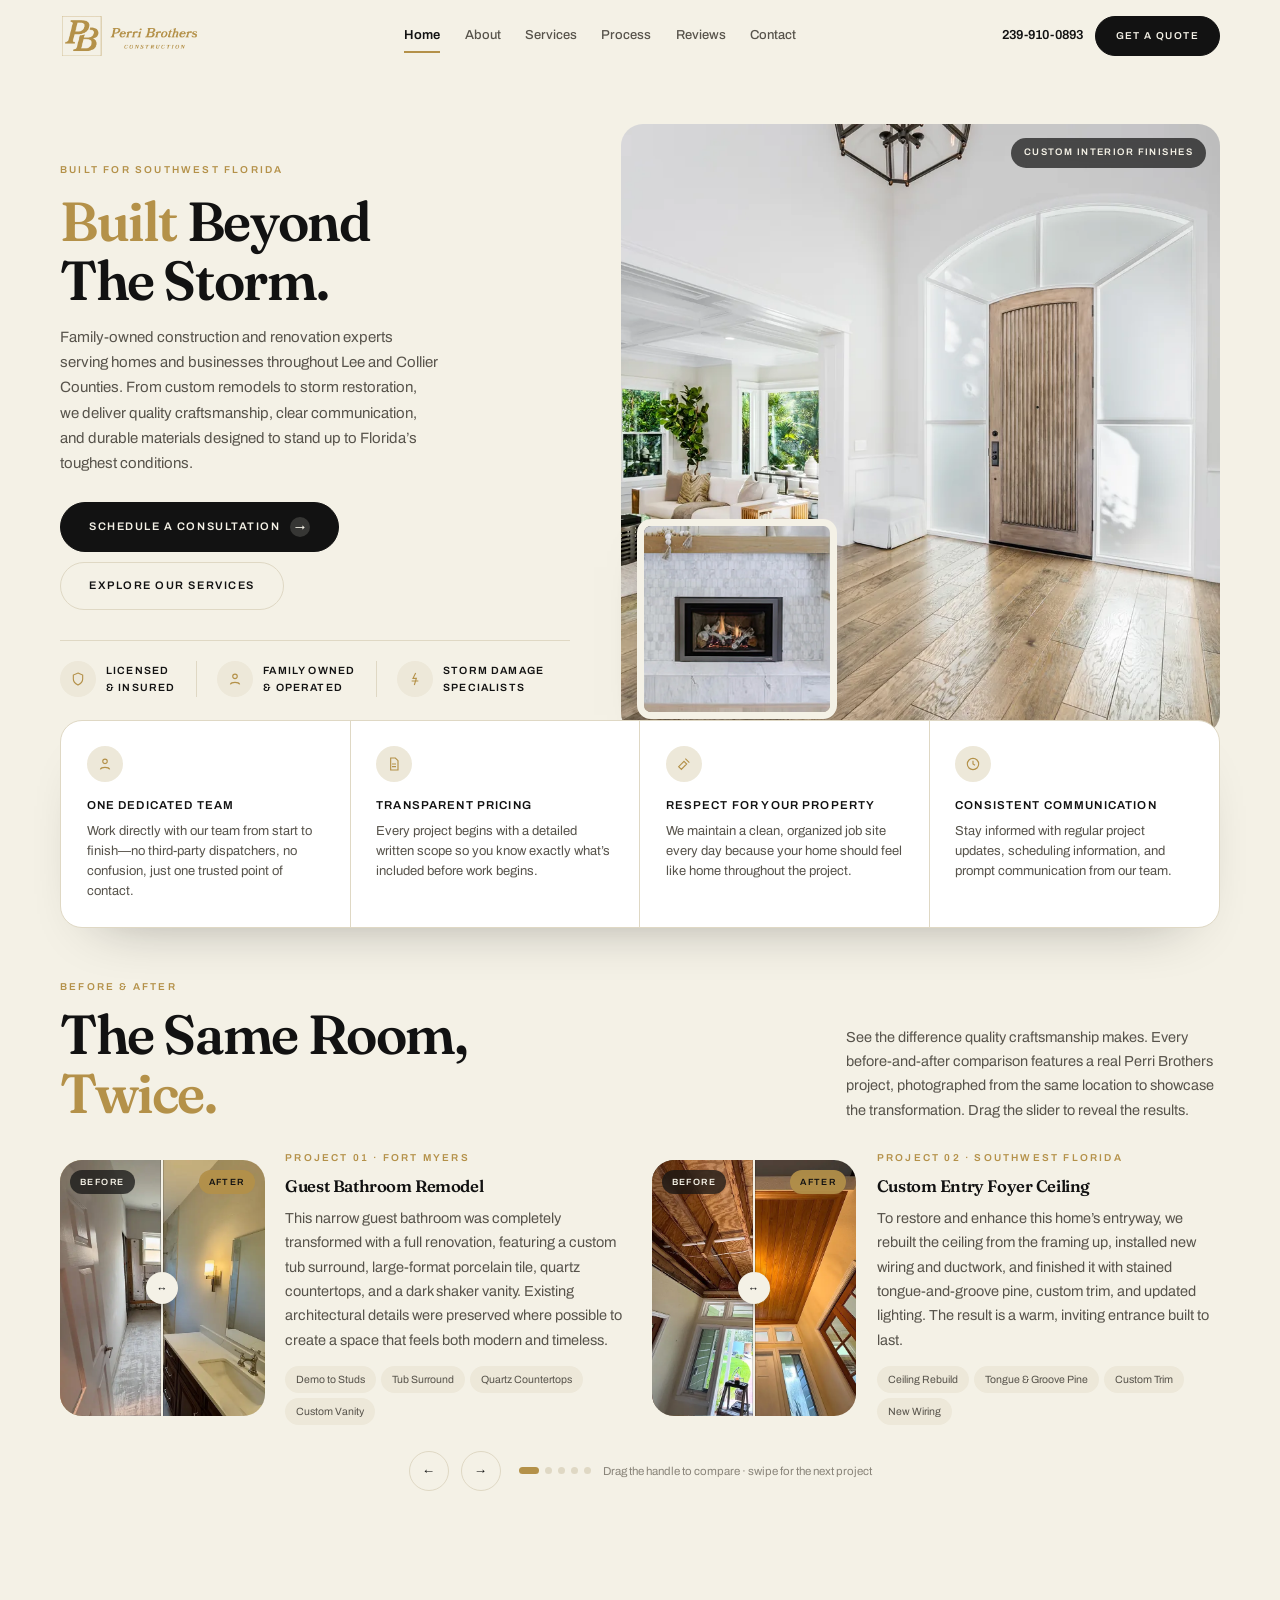
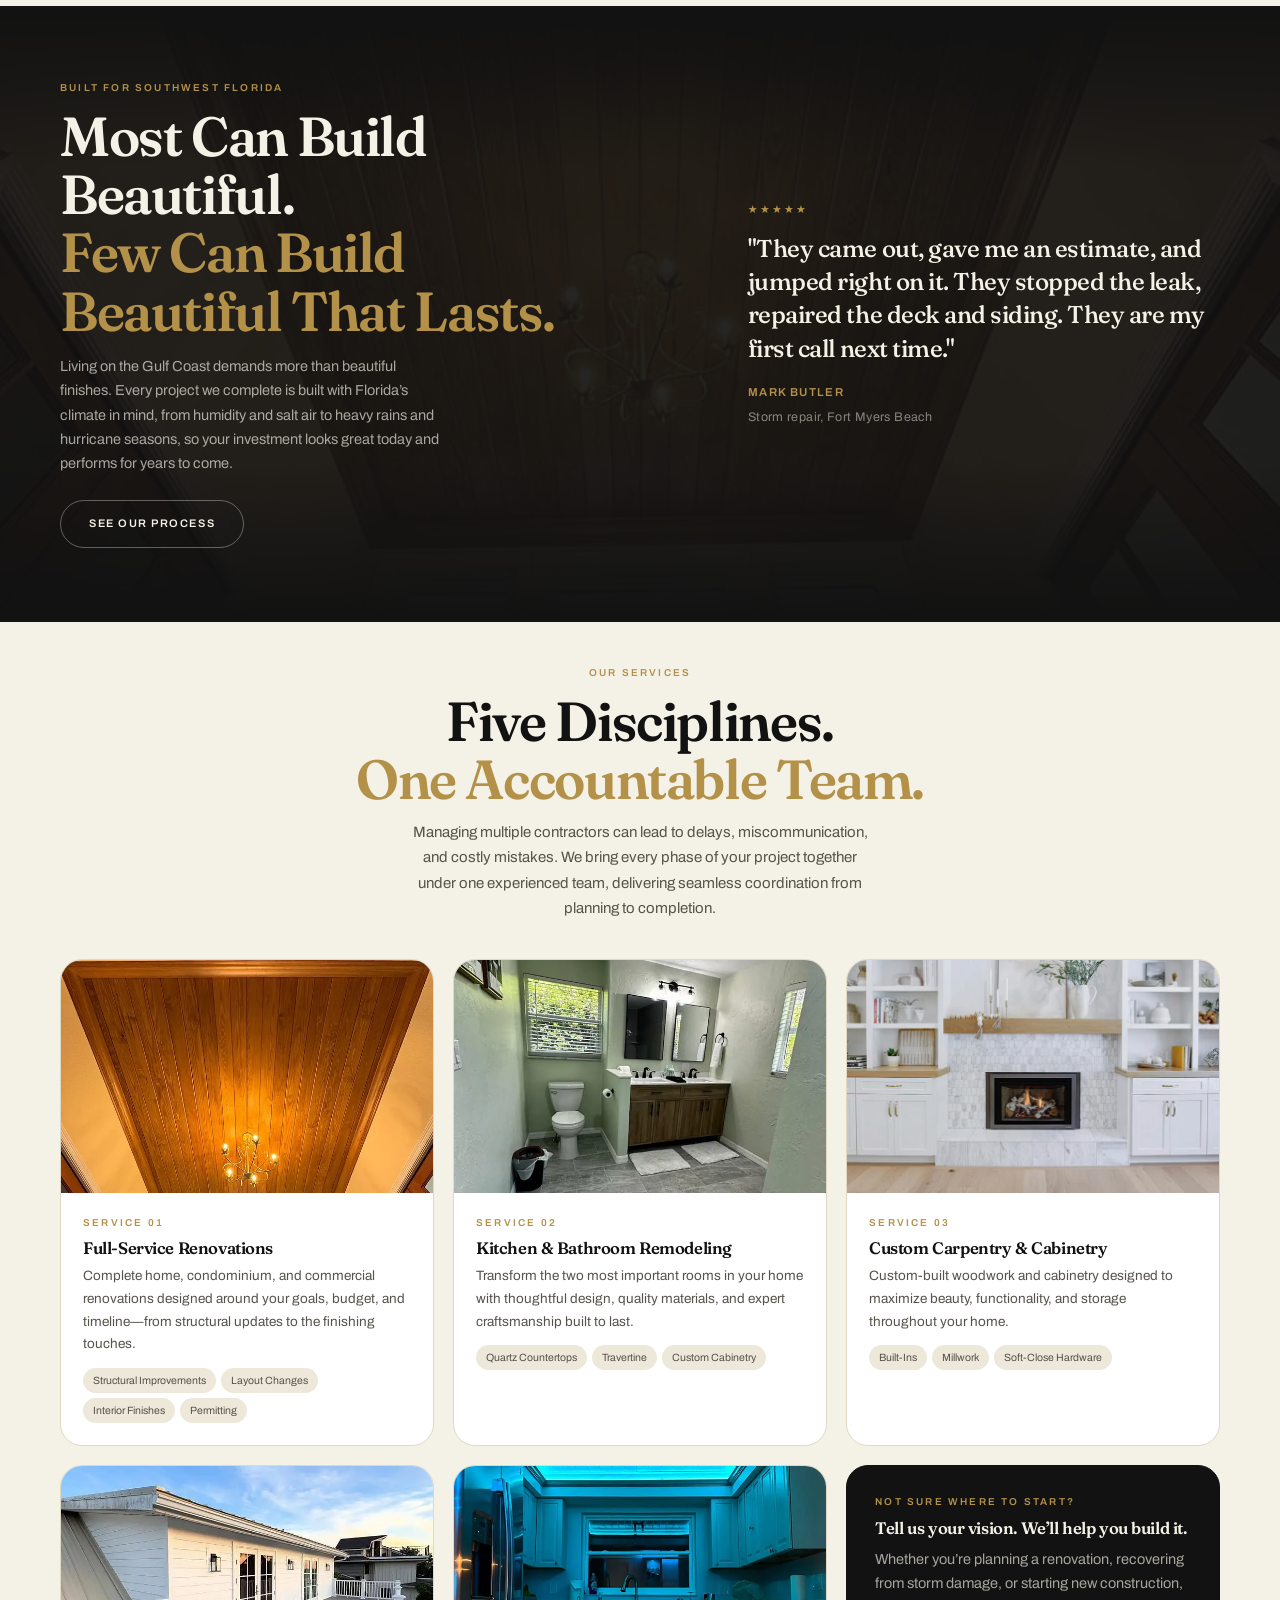
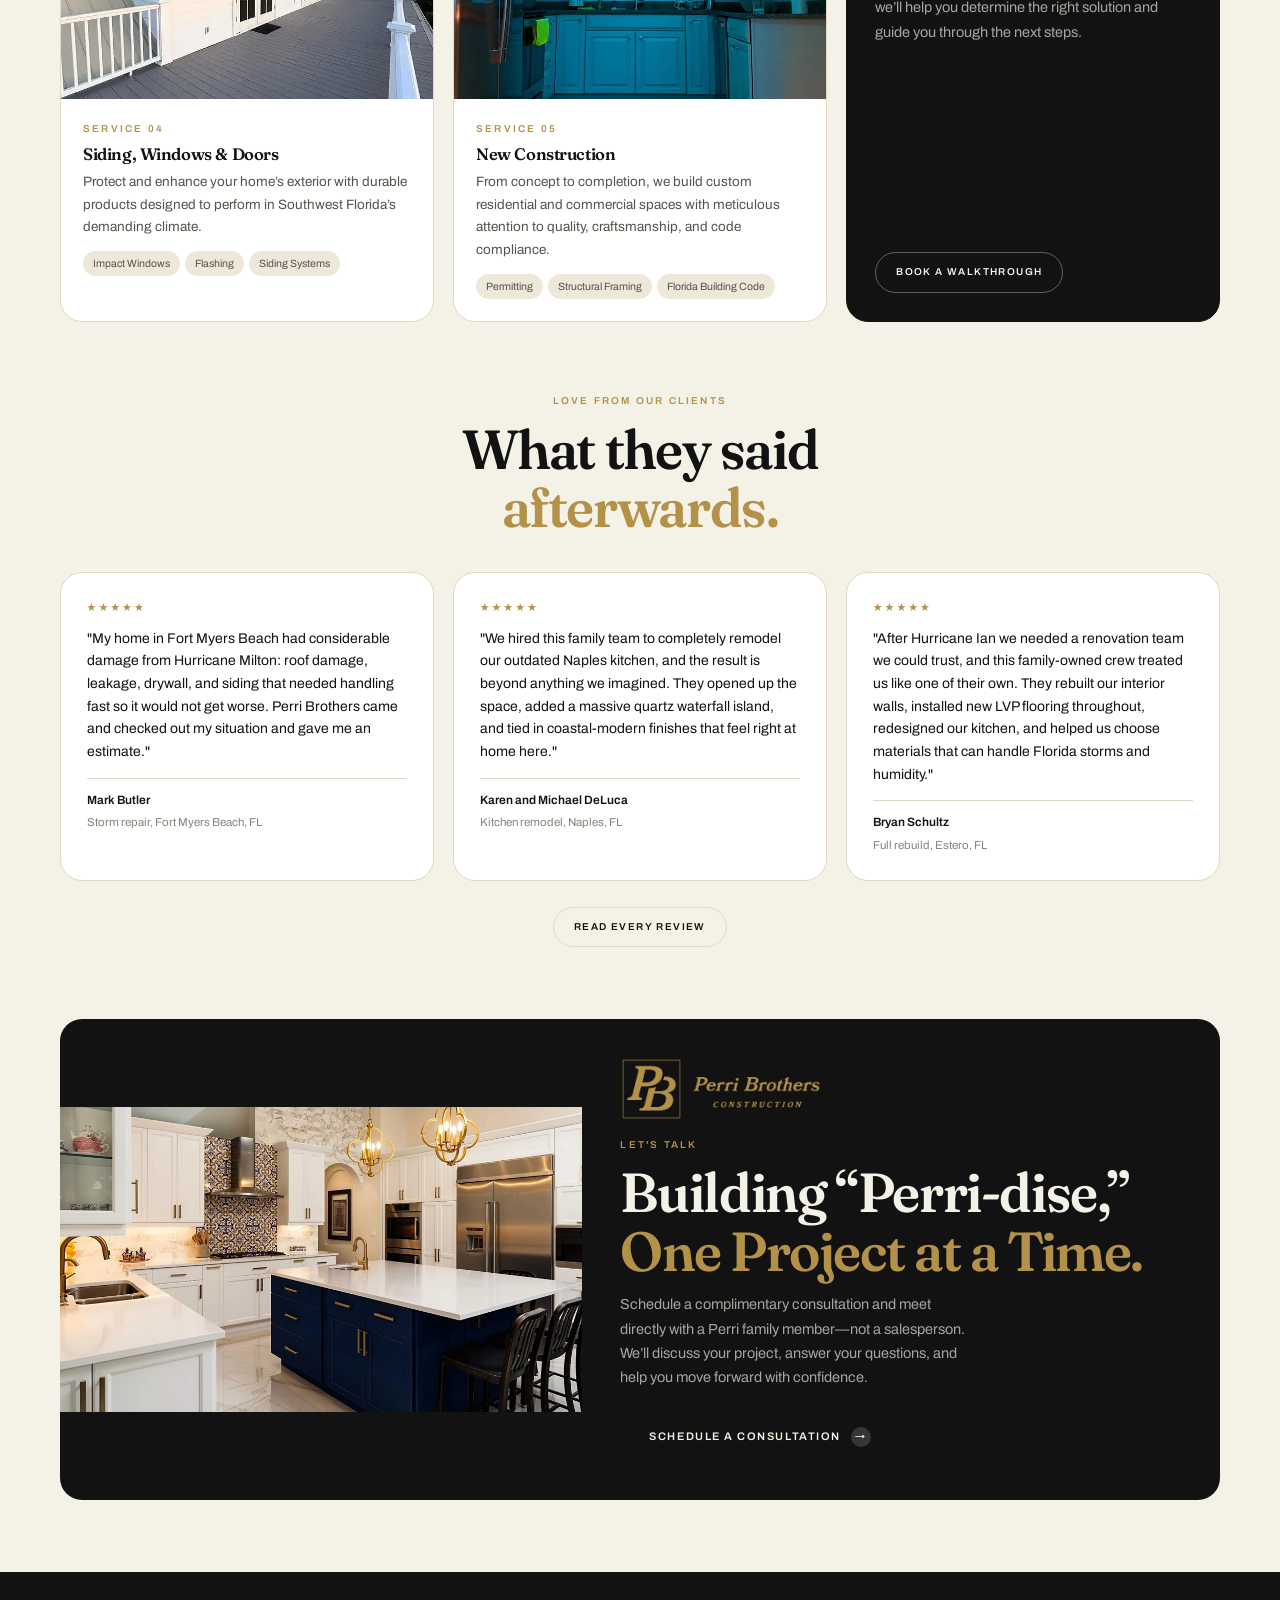
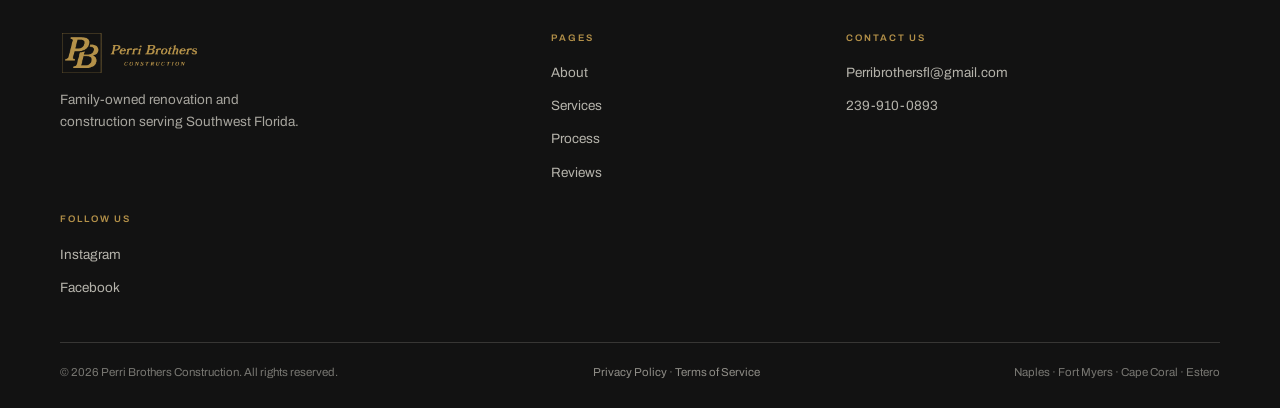
==== commit 04149c48: "Add files via upload" ====
--- a/index.html
+++ b/index.html
@@ -423,11 +423,9 @@
     <div class="sp2"><h4>Follow us</h4><ul>
       <li><a href="https://www.instagram.com/perri_brothers/">Instagram</a></li>
       <li><a href="https://www.facebook.com/profile.php?id=61581746925898">Facebook</a></li>
-      <li><a href="terms-and-conditions.html">Terms &amp; Conditions</a></li>
-      <li><a href="privacy-policy.html">Privacy Policy</a></li>
     </ul></div>
   </div>
-  <div class="ft__bar"><span>© 2026 Perri Brothers Construction LLC. All rights reserved. &nbsp;·&nbsp; FL Certified General Contractor lic. CGC1536451</span><span>Naples · Fort Myers · Cape Coral · Estero</span></div>
+  <div class="ft__bar"><span>© 2026 Perri Brothers Construction. All rights reserved.</span><span><a href="/privacy-policy/">Privacy Policy</a> · <a href="/terms/">Terms of Service</a></span><span>Naples · Fort Myers · Cape Coral · Estero</span></div>
 </div></footer>
 
 <div class="dvw" id="dvw"><div class="dvstage"><div class="dvframe" id="dvframe"><iframe id="dvif" title="Responsive preview"></iframe></div></div></div>
--- a/css/styles.css
+++ b/css/styles.css
@@ -0,0 +1,506 @@
+:root{
+  /* sampled directly from the client's live site */
+  --black:#121212; --black-2:#1B1B1A; --black-3:#262523;
+  --cream:#F4F1E6; --cream-2:#EDE8D9; --cream-3:#E4DECB;
+  --gold:#B49149;
+  --white:#FFFFFF;
+  --ink:#121212; --soft:#57534B; --mute:#8A857A;
+  --line:#DFD8C4; --lineD:rgba(244,241,230,.16);
+  --rr:22px; --r:14px;
+  --gut:clamp(28px,5.5vw,60px);
+  --sect:clamp(48px,5.6vw,86px);
+  --ez:cubic-bezier(.22,1,.36,1);
+  --serif:"Fraunces",Georgia,serif;
+  --sans:"Archivo",system-ui,sans-serif;
+}
+:root{--gold-lt:#D3B276}
+
+*{box-sizing:border-box}
+html{scroll-behavior:smooth;background:var(--cream);overflow-x:clip}
+body{margin:0;background:var(--cream);color:var(--ink);font-family:var(--sans);font-size:15px;line-height:1.62;-webkit-font-smoothing:antialiased;overflow-x:clip}
+img{display:block;max-width:100%}
+h1,h2,h3,h4,p,ul,figure,blockquote{margin:0;padding:0}
+ul{list-style:none}
+
+/* ---------- type ---------- */
+.s1,.s2,.s3{font-family:var(--serif);font-variation-settings:"SOFT" 26,"WONK" 1;font-weight:600;letter-spacing:-.025em;line-height:1.06}
+.s1{font-size:clamp(32px,4.3vw,58px)}
+.s2{font-size:clamp(23px,2.4vw,36px)}
+.s3{font-size:clamp(16px,1.3vw,20px);line-height:1.22}
+.gold{color:var(--gold)}
+/* .nl puts the gold phrase on its own line so headings never leave an orphan word */
+.nl{display:block}
+.lbl{font-family:var(--sans);font-size:10px;font-weight:600;letter-spacing:.22em;text-transform:uppercase;color:var(--gold);display:block}
+.p{color:var(--soft);font-size:14.5px;line-height:1.68}
+.p--d{color:rgba(244,241,230,.66)}
+.p--lg{font-size:clamp(15px,1.15vw,17px)}
+.on-d{color:var(--cream)}
+.on-d .p{color:rgba(244,241,230,.66)}
+
+/* ---------- shell ---------- */
+.wrap{max-width:1340px;margin:0 auto;padding:0 var(--gut);width:100%}
+.grid{display:grid;grid-template-columns:repeat(12,1fr);gap:clamp(12px,1.5vw,22px)}
+/* span writes the END edge only so a start class can compose with it */
+.sp2{grid-column-end:span 2}
+.sp3{grid-column-end:span 3}.sp4{grid-column-end:span 4}.sp5{grid-column-end:span 5}
+.sp6{grid-column-end:span 6}.sp7{grid-column-end:span 7}.sp8{grid-column-end:span 8}
+.sp12{grid-column:1/-1}
+.st6{grid-column-start:6}.st7{grid-column-start:7}.st8{grid-column-start:8}.st9{grid-column-start:9}
+@media(max-width:960px){
+  .grid{grid-template-columns:repeat(6,1fr)}
+  .sp2,.sp3,.sp4{grid-column:auto/span 3}
+  .sp5,.sp6,.sp7,.sp8{grid-column:1/-1}
+}
+@media(max-width:620px){.sp2,.sp3,.sp4{grid-column:1/-1}}
+.sec{padding-block:var(--sect)}
+.center{text-align:center}
+.center .p{margin-left:auto;margin-right:auto}
+
+/* ---------- buttons (pill, from the reference) ---------- */
+.b{display:inline-flex;align-items:center;gap:10px;border-radius:999px;font-family:var(--sans);font-size:11px;font-weight:600;letter-spacing:.14em;text-transform:uppercase;padding:14px 28px;text-decoration:none;cursor:pointer;border:1px solid var(--black);background:var(--black);color:var(--cream);transition:background .35s var(--ez),color .35s var(--ez),border-color .35s var(--ez),transform .35s var(--ez)}
+.b:hover{background:var(--gold);border-color:var(--gold);color:var(--black);transform:translateY(-2px)}
+.b--o{background:transparent;color:var(--ink);border-color:var(--line)}
+.b--o:hover{background:var(--black);border-color:var(--black);color:var(--cream)}
+.b--od{background:transparent;color:var(--cream);border-color:rgba(244,241,230,.35)}
+.b--od:hover{background:var(--gold);border-color:var(--gold);color:var(--black)}
+.b--s{padding:11px 20px;font-size:10px}
+.b .ar{width:20px;height:20px;border-radius:999px;background:rgba(244,241,230,.16);display:grid;place-items:center;font-size:10px;flex:none}
+:focus-visible{outline:2px solid var(--gold);outline-offset:3px}
+
+/* ---------- nav ---------- */
+.nav{position:sticky;position:-webkit-sticky;top:0;z-index:60;isolation:isolate;background:var(--cream);border-bottom:1px solid transparent;transition:border-color .4s var(--ez),box-shadow .4s var(--ez)}
+.nav.stk{border-bottom-color:var(--line);box-shadow:0 6px 26px -22px rgba(18,18,18,.5)}
+.nav__in{max-width:1340px;margin:0 auto;padding:14px var(--gut);display:flex;align-items:center;justify-content:space-between;gap:18px}
+.nav__l{display:flex;align-items:center;gap:clamp(12px,1.9vw,30px)}
+.nav__l a{font-size:13px;font-weight:500;color:var(--soft);text-decoration:none;padding:4px 0;position:relative}
+.nav__l a::after{content:"";position:absolute;left:0;right:0;bottom:-2px;height:1.5px;background:var(--gold);transform:scaleX(0);transition:transform .4s var(--ez)}
+.nav__l a:hover::after,.nav__l a.on::after{transform:scaleX(1)}
+.nav__l a.on{color:var(--ink);font-weight:600}
+.nav__r{display:flex;align-items:center;gap:12px}
+.nav__t{font-size:13px;font-weight:600;color:var(--ink);text-decoration:none}
+.brand{display:block;height:44px;width:auto;aspect-ratio:3.151;object-fit:contain}
+.brand--lg{height:clamp(48px,5vw,66px)}
+.bg{display:none;width:40px;height:40px;border:1px solid var(--line);border-radius:999px;background:transparent;cursor:pointer;position:relative;flex:none}
+.bg i{position:absolute;left:11px;width:18px;height:1.5px;background:var(--ink);transition:transform .4s var(--ez),opacity .3s}
+.bg i:nth-child(1){top:15px}.bg i:nth-child(2){top:19.5px}.bg i:nth-child(3){top:24px}
+body.mo .bg i:nth-child(1){transform:translateY(4.5px) rotate(45deg)}
+body.mo .bg i:nth-child(2){opacity:0}
+body.mo .bg i:nth-child(3){transform:translateY(-4.5px) rotate(-45deg)}
+@media(max-width:1000px){
+  .nav__l{position:absolute;left:0;right:0;top:100%;z-index:70;flex-direction:column;align-items:stretch;gap:0;background:var(--cream);border-bottom:1px solid var(--line);padding:8px var(--gut) 20px;opacity:0;visibility:hidden;transform:translateY(-10px);transition:all .4s var(--ez)}
+  body.mo .nav__l{opacity:1;visibility:visible;transform:none}
+  .nav__l a{display:block;width:100%;padding:15px 2px;font-size:16px;border-bottom:1px solid var(--line)}
+  .nav__l a::after{display:none}
+  .bg{display:block}.nav__t{display:none}.nav__r .b{display:none}
+  .brand{height:38px}
+}
+
+/* ---------- hero ---------- */
+.hero{padding-block:clamp(30px,4vw,56px) clamp(20px,3vw,36px)}
+.hero__g{display:grid;grid-template-columns:minmax(0,.92fr) minmax(0,1.08fr);gap:clamp(24px,4vw,60px);align-items:center}
+@media(max-width:960px){.hero__g{grid-template-columns:1fr}}
+.hero h1{margin-top:14px}
+.hero .p{margin-top:16px;max-width:42ch}
+.hero__acts{display:flex;flex-wrap:wrap;gap:10px;margin-top:26px}
+.trio{display:flex;flex-wrap:wrap;gap:0;margin-top:30px;padding-top:20px;border-top:1px solid var(--line)}
+.trio div{display:flex;align-items:center;gap:10px;padding-right:clamp(14px,1.6vw,22px);margin-right:clamp(14px,1.6vw,22px);border-right:1px solid var(--line)}
+.trio div:last-child{border-right:0;margin-right:0;padding-right:0}
+.ico{width:36px;height:36px;border-radius:999px;background:var(--cream-2);border:1px solid transparent;display:grid;place-items:center;color:var(--gold);flex:none}
+.ico svg{width:16px;height:16px}
+.trio b{font-size:10.5px;font-weight:600;letter-spacing:.11em;text-transform:uppercase;color:var(--ink)}
+.hero__m{position:relative}
+.hero__main{margin:0;border-radius:var(--rr);overflow:hidden;background:var(--cream-2);position:relative}
+.hero__main img{width:100%;aspect-ratio:5/5.1;object-fit:cover;display:block}
+.hero__main figcaption{position:absolute;right:14px;top:14px;background:rgba(18,18,18,.7);backdrop-filter:blur(8px);color:var(--cream);font-size:9.5px;font-weight:600;letter-spacing:.15em;text-transform:uppercase;padding:7px 13px;border-radius:999px}
+/* second project layered in the corner: kept inside the frame so it can never collide
+   with the text column or the benefits bar that lifts up underneath */
+.hero__inset{position:absolute;left:16px;bottom:16px;width:40%;max-width:200px;margin:0;border-radius:var(--r);overflow:hidden;border:7px solid var(--cream);box-shadow:0 22px 46px -26px rgba(18,18,18,.6)}
+.hero__inset img{width:100%;aspect-ratio:1/1;object-fit:cover;display:block}
+@media(max-width:700px){.hero__inset{width:36%;max-width:132px;border-width:5px;left:12px;bottom:12px}
+  .hero__main figcaption{right:10px;top:10px;font-size:9px;padding:6px 10px}}
+
+/* ---------- benefits bar ---------- */
+.barlift{position:relative;z-index:2;margin-top:clamp(-64px,-4vw,-24px)}
+@media(max-width:960px){.barlift{margin-top:0}}
+.bar{background:var(--white);border:1px solid var(--line);border-radius:var(--rr);display:grid;grid-template-columns:repeat(4,1fr);overflow:hidden;box-shadow:0 26px 60px -40px rgba(18,18,18,.45)}
+@media(max-width:900px){.bar{grid-template-columns:1fr 1fr}}
+@media(max-width:520px){.bar{grid-template-columns:1fr}}
+.bar > div{padding:clamp(18px,2vw,26px);border-right:1px solid var(--line)}
+.bar > div:last-child{border-right:0}
+@media(max-width:900px){
+  .bar > div:nth-child(2n){border-right:0}
+  .bar > div:nth-child(-n+2){border-bottom:1px solid var(--line)}
+}
+@media(max-width:520px){.bar > div{border-right:0;border-bottom:1px solid var(--line)}.bar > div:last-child{border-bottom:0}}
+.bar b{display:block;font-size:11.5px;font-weight:600;letter-spacing:.1em;text-transform:uppercase;margin:14px 0 6px}
+.bar p{font-size:13px;color:var(--soft);line-height:1.55}
+
+/* ---------- split showcase ---------- */
+.show{background:var(--cream-2);border-radius:var(--rr);display:grid;grid-template-columns:.86fr 1.14fr;gap:clamp(18px,2.4vw,34px);padding:clamp(20px,2.4vw,34px);align-items:center}
+@media(max-width:900px){.show{grid-template-columns:1fr}}
+.show__imgs{display:grid;grid-template-columns:1fr 1fr;gap:12px}
+.show__imgs figure{position:relative;border-radius:var(--r);overflow:hidden;margin:0}
+.show__imgs img{width:100%;aspect-ratio:3/3.4;object-fit:cover}
+.show__imgs figcaption{position:absolute;left:12px;top:12px;background:rgba(18,18,18,.72);backdrop-filter:blur(6px);color:var(--cream);font-size:9.5px;font-weight:600;letter-spacing:.16em;text-transform:uppercase;padding:6px 11px;border-radius:999px}
+
+/* ---------- serving strip ---------- */
+.serve{border-top:1px solid var(--line);border-bottom:1px solid var(--line);padding:clamp(16px,2vw,24px) 0}
+.serve__in{display:flex;flex-wrap:wrap;align-items:center;justify-content:center;gap:clamp(14px,3vw,44px)}
+.serve span{font-family:var(--serif);font-variation-settings:"SOFT" 26;font-weight:500;font-size:clamp(14px,1.5vw,20px);letter-spacing:.1em;text-transform:uppercase;color:var(--mute)}
+
+/* ---------- stats ---------- */
+.stats{background:var(--white);border:1px solid var(--line);border-radius:var(--rr);display:grid;grid-template-columns:repeat(4,1fr);overflow:hidden}
+@media(max-width:900px){.stats{grid-template-columns:1fr 1fr}}
+.stats > div{padding:clamp(18px,2vw,26px);display:flex;align-items:center;gap:13px;border-right:1px solid var(--line)}
+.stats > div:last-child{border-right:0}
+@media(max-width:900px){.stats > div:nth-child(2n){border-right:0}.stats > div:nth-child(-n+2){border-bottom:1px solid var(--line)}}
+.stats b{display:block;font-family:var(--serif);font-variation-settings:"SOFT" 22,"WONK" 1;font-weight:600;font-size:clamp(24px,2.4vw,32px);color:var(--ink);line-height:1}
+.stats span{display:block;font-size:11.5px;color:var(--mute);margin-top:4px;line-height:1.4}
+
+.coast{position:relative;overflow:clip;background:var(--black);padding:clamp(48px,5.8vw,92px) 0;margin:clamp(26px,3.4vw,50px) 0}
+/* a finished tongue-and-groove ceiling sits behind the black at 8%, faded top and bottom,
+   so the section gains depth without competing with the type */
+.coast::before{content:"";position:absolute;inset:0;pointer-events:none;
+  background:url(../images/beforeafter-foyer-ceiling-after.webp) center/cover no-repeat;
+  opacity:.08;filter:grayscale(.4) contrast(1.05);
+  -webkit-mask-image:linear-gradient(to bottom,transparent,#000 26%,#000 74%,transparent);
+  mask-image:linear-gradient(to bottom,transparent,#000 26%,#000 74%,transparent)}
+.coast > .wrap{position:relative;z-index:1}
+
+/* ---------- service cards ---------- */
+.card{background:var(--white);border:1px solid var(--line);border-radius:var(--rr);overflow:hidden;display:flex;flex-direction:column;transition:transform .45s var(--ez),box-shadow .45s var(--ez),border-color .45s var(--ez);text-decoration:none;color:inherit}
+.card:hover{transform:translateY(-4px);border-color:var(--gold);box-shadow:0 20px 44px -30px rgba(18,18,18,.5)}
+.card__i{overflow:hidden;background:var(--cream-2)}
+.card__i img{width:100%;aspect-ratio:16/10;object-fit:cover;transition:transform 1.1s var(--ez)}
+.card:hover .card__i img{transform:scale(1.05)}
+.card__b{padding:clamp(16px,1.8vw,22px);display:flex;flex-direction:column;flex:1}
+.card__b .p{margin-top:7px;font-size:13.5px}
+.tags{display:flex;flex-wrap:wrap;gap:5px;margin-top:12px}
+.tags span{font-size:10.5px;color:var(--soft);background:var(--cream-2);border-radius:999px;padding:4px 10px}
+.card--d{background:var(--black);border-color:var(--black);color:var(--cream);justify-content:space-between;padding:clamp(20px,2.2vw,30px)}
+.card--d .p{color:rgba(244,241,230,.66)}
+
+/* ---------- services accordion ---------- */
+.acc{background:var(--white);border:1px solid var(--line);border-radius:var(--rr);padding:0 clamp(18px,2.4vw,36px)}
+.acc__i{border-bottom:1px solid var(--line)}
+.acc__i:last-child{border-bottom:0}
+/* four tracks so a full-width row still reads as structure, not a gap */
+.acc__h{width:100%;display:grid;grid-template-columns:30px minmax(0,1.05fr) minmax(0,1.1fr) 38px;align-items:center;gap:clamp(12px,2vw,30px);padding:clamp(18px,2vw,26px) 0;background:none;border:0;cursor:pointer;text-align:left;color:inherit;font-family:inherit}
+@media(max-width:900px){.acc__h{grid-template-columns:26px 1fr 34px}}
+.acc__n{font-family:var(--serif);font-variation-settings:"SOFT" 22,"WONK" 1;font-weight:600;font-size:12px;color:var(--gold);letter-spacing:.04em}
+.acc__t{min-width:0}
+.acc__title{display:block;font-family:var(--serif);font-variation-settings:"SOFT" 26,"WONK" 1;font-weight:600;font-size:clamp(18px,1.85vw,27px);letter-spacing:-.022em;line-height:1.12;transition:color .35s var(--ez)}
+.acc__i.open .acc__title,.acc__h:hover .acc__title{color:var(--gold)}
+.acc__sub{display:block;margin-top:7px;font-size:10.5px;font-weight:500;letter-spacing:.13em;text-transform:uppercase;color:var(--mute)}
+.acc__teaser{font-size:13.5px;color:var(--soft);line-height:1.55;min-width:0;transition:opacity .35s var(--ez)}
+/* the open panel carries its own paragraph, so the header line steps out of the way */
+.acc__i.open .acc__teaser{opacity:0}
+@media(max-width:900px){.acc__teaser{display:none}}
+.acc__ic{width:38px;height:38px;border-radius:999px;border:1px solid var(--line);position:relative;justify-self:end;transition:background .4s var(--ez),border-color .4s var(--ez),transform .5s var(--ez)}
+.acc__ic i{position:absolute;left:50%;top:50%;background:var(--ink);transition:transform .5s var(--ez),background .4s var(--ez)}
+.acc__ic i:nth-child(1){width:12px;height:1.5px;transform:translate(-50%,-50%)}
+.acc__ic i:nth-child(2){width:1.5px;height:12px;transform:translate(-50%,-50%)}
+.acc__h:hover .acc__ic{border-color:var(--gold)}
+.acc__i.open .acc__ic{background:var(--black);border-color:var(--black);transform:rotate(180deg)}
+.acc__i.open .acc__ic i{background:var(--gold)}
+.acc__i.open .acc__ic i:nth-child(2){transform:translate(-50%,-50%) scaleY(0)}
+.acc__p{max-height:0;overflow:hidden;transition:max-height .6s var(--ez)}
+/* expanded content uses the full row width: copy left, image right */
+.acc__in{display:grid;grid-template-columns:minmax(0,1.15fr) minmax(0,.85fr);gap:clamp(20px,2.8vw,44px);align-items:start;padding:0 0 clamp(24px,2.6vw,34px)}
+@media(max-width:900px){.acc__in{grid-template-columns:1fr}}
+.acc__m{border-radius:var(--r);overflow:hidden;background:var(--cream-2)}
+.acc__m img{width:100%;aspect-ratio:4/3;object-fit:cover;display:block}
+.acc__scope{margin-top:16px;display:grid;grid-template-columns:1fr 1fr;gap:0 clamp(14px,1.8vw,26px)}
+@media(max-width:560px){.acc__scope{grid-template-columns:1fr}}
+.acc__scope div{padding:8px 0;border-bottom:1px solid var(--line);font-size:13px;color:var(--soft);display:flex;gap:10px;align-items:center}
+.acc__scope div::before{content:"";width:4px;height:4px;background:var(--gold);flex:none;transform:rotate(45deg)}
+.acc__fit{margin-top:16px;padding-left:13px;border-left:2px solid var(--gold);font-size:13.5px;color:var(--soft)}
+.acc__fit b{display:block;font-size:10px;font-weight:600;letter-spacing:.18em;text-transform:uppercase;color:var(--gold);margin-bottom:5px}
+
+/* ---------- mobile: horizontal swipe rows instead of long stacks ---------- */
+@media(max-width:900px){
+  .swipe{display:flex !important;grid-template-columns:none !important;overflow-x:auto;scroll-snap-type:x mandatory;-webkit-overflow-scrolling:touch;scrollbar-width:none;gap:12px}
+  .swipe::-webkit-scrollbar{display:none}
+  .swipe>*{flex:0 0 86% !important;max-width:86%;scroll-snap-align:start;min-width:0;grid-column:auto !important}
+  .swipe .card,.swipe .tst,.swipe .step{height:100%}
+  /* process timeline becomes a swipe row; nodes carry the sequence so the rail is dropped */
+  .tl{display:flex;grid-template-columns:none;overflow-x:auto;scroll-snap-type:x mandatory;scrollbar-width:none;gap:12px}
+  .tl::-webkit-scrollbar{display:none}
+  .tl::before{display:none}
+  .tl__i{flex:0 0 86%;scroll-snap-align:start;padding:0}
+  .tl__n{position:static;margin-bottom:14px}
+  .swipe__hint{display:block;margin-top:10px;font-size:11px;letter-spacing:.14em;text-transform:uppercase;color:var(--mute)}
+}
+@media(min-width:901px){.swipe__hint{display:none}}
+/* four values read as 2x2; between the swipe and 12-column breakpoints keep two per row */
+@media(min-width:901px) and (max-width:960px){#valGrid>*{grid-column:auto/span 3}}
+/* benefits read as a 2x2 block on phones rather than four stacked rows */
+@media(max-width:520px){
+  .bar{grid-template-columns:1fr 1fr}
+  .bar > div{border-right:1px solid var(--line);border-bottom:1px solid var(--line)}
+  .bar > div:nth-child(2n){border-right:0}
+  .bar > div:nth-child(n+3){border-bottom:0}
+}
+
+/* ---------- before / after carousel ---------- */
+.ba{position:relative}
+.ba__track{display:flex;gap:clamp(14px,1.8vw,26px);overflow-x:auto;scroll-snap-type:x mandatory;scroll-behavior:smooth;-webkit-overflow-scrolling:touch;scrollbar-width:none;padding-bottom:2px}
+.ba__track::-webkit-scrollbar{display:none}
+/* two projects visible on desktop: fills the row without stretching one portrait photo */
+.ba__slide{flex:0 0 calc(50% - (clamp(14px,1.8vw,26px) / 2));scroll-snap-align:start;display:grid;grid-template-columns:auto minmax(0,1fr);gap:clamp(14px,1.6vw,22px);align-items:center}
+@media(max-width:900px){.ba__slide{flex:0 0 100%;grid-template-columns:1fr;gap:14px}}
+/* sized by HEIGHT so the box can never grow with the column width */
+.cmp{position:relative;height:clamp(250px,20vw,310px);aspect-ratio:4/5;width:auto;border-radius:var(--rr);overflow:hidden;background:var(--cream-2);touch-action:pan-y;user-select:none}
+@media(max-width:900px){.cmp{height:auto;width:100%;aspect-ratio:1/1}}
+.cmp img{position:absolute;inset:0;width:100%;height:100%;object-fit:cover;display:block;pointer-events:none}
+.cmp__b{position:absolute;inset:0;clip-path:inset(0 50% 0 0);will-change:clip-path}
+.cmp__tag{position:absolute;top:10px;font-size:9px;font-weight:600;letter-spacing:.16em;text-transform:uppercase;padding:5px 10px;border-radius:999px;backdrop-filter:blur(6px);pointer-events:none}
+.cmp__tag--b{left:10px;background:rgba(18,18,18,.72);color:var(--cream)}
+.cmp__tag--a{right:10px;background:rgba(180,145,73,.92);color:var(--black)}
+.cmp__h{position:absolute;top:0;bottom:0;left:50%;width:44px;margin-left:-22px;border:0;background:none;cursor:ew-resize;padding:0;touch-action:none;z-index:3}
+.cmp__h::before{content:"";position:absolute;left:50%;top:0;bottom:0;width:2px;margin-left:-1px;background:var(--cream);box-shadow:0 0 0 1px rgba(18,18,18,.18)}
+.cmp__h::after{content:"";position:absolute;left:50%;top:50%;width:32px;height:32px;margin:-16px 0 0 -16px;border-radius:999px;background:var(--cream);box-shadow:0 4px 14px rgba(18,18,18,.32)}
+.cmp__ar{position:absolute;left:50%;top:50%;transform:translate(-50%,-50%);z-index:4;font-size:11px;color:var(--black);letter-spacing:.08em;pointer-events:none}
+.ba__meta{max-width:40ch}
+.ba__meta .lbl{margin-bottom:9px}
+.ba__chips{display:flex;flex-wrap:wrap;gap:5px;margin-top:14px}
+.ba__chips span{font-size:10.5px;color:var(--soft);background:var(--cream-2);border-radius:999px;padding:5px 11px}
+.ba__nav{display:flex;align-items:center;gap:12px;margin-top:clamp(16px,2vw,24px);justify-content:center}
+.ba__b{width:40px;height:40px;border-radius:999px;border:1px solid var(--line);background:transparent;cursor:pointer;display:grid;place-items:center;color:var(--ink);transition:background .3s var(--ez),color .3s var(--ez),border-color .3s var(--ez)}
+.ba__b:hover{background:var(--black);border-color:var(--black);color:var(--cream)}
+.ba__dots{display:flex;gap:6px;margin-left:6px}
+.ba__dots i{width:7px;height:7px;border-radius:999px;background:var(--line);transition:background .3s var(--ez),width .3s var(--ez)}
+.ba__dots i.on{background:var(--gold);width:20px}
+.ba__hint{font-size:11.5px;color:var(--mute)}
+@media(max-width:560px){.ba__hint{display:none}}
+
+/* ---------- reviews: one consistent row per review ---------- */
+.rvrow{display:grid;grid-template-columns:minmax(0,.3fr) minmax(0,.7fr);gap:clamp(16px,2.6vw,46px);padding:clamp(20px,2.4vw,32px) 0;border-top:1px solid var(--line);align-items:start}
+.rvrow:first-child{border-top:0;padding-top:0}
+.rvrow__m .st{margin-bottom:10px}
+.rvrow__m b{display:block;font-family:var(--serif);font-variation-settings:"SOFT" 26,"WONK" 1;font-weight:600;font-size:clamp(16px,1.35vw,20px);letter-spacing:-.015em;line-height:1.2}
+.rvrow__m span{display:block;margin-top:6px;font-size:12px;color:var(--mute);letter-spacing:.02em}
+.rvrow__q{font-size:14.5px;line-height:1.75;color:var(--soft)}
+@media(max-width:820px){.rvrow{grid-template-columns:1fr;gap:10px;padding:18px 0}}
+.work{display:grid;grid-template-columns:repeat(4,1fr);gap:clamp(10px,1.3vw,18px)}
+@media(max-width:820px){.work{grid-template-columns:1fr 1fr}}
+.work figure{margin:0;border-radius:var(--r);overflow:hidden;background:var(--cream-2)}
+.work img{width:100%;aspect-ratio:16/10;object-fit:cover;display:block;transition:transform 1s var(--ez)}
+.work figure:hover img{transform:scale(1.05)}
+
+/* ---------- process timeline ---------- */
+.tl{display:grid;grid-template-columns:repeat(5,1fr);gap:clamp(12px,1.6vw,24px);position:relative;margin:0;padding:0;list-style:none}
+.tl::before{content:"";position:absolute;left:0;right:0;top:18px;height:1px;background:var(--line)}
+.tl__i{position:relative;padding-top:52px}
+.tl__n{position:absolute;top:0;left:0;width:37px;height:37px;border-radius:999px;background:var(--cream);border:1px solid var(--gold);color:var(--gold);display:grid;place-items:center;font-family:var(--serif);font-variation-settings:"SOFT" 22,"WONK" 1;font-weight:600;font-size:13px;transition:background .4s var(--ez),color .4s var(--ez)}
+.tl__i:hover .tl__n{background:var(--black);border-color:var(--black);color:var(--gold)}
+.tl__i h4{font-size:15.5px;font-weight:600;margin-bottom:7px}
+.tl__i p{font-size:13.5px;color:var(--soft);line-height:1.6}
+.tl__o{display:block;margin-top:12px;padding-top:11px;border-top:1px solid var(--line);font-size:11.5px;color:var(--gold);line-height:1.5}
+@media(max-width:900px){
+  .tl{grid-template-columns:1fr;gap:0}
+  .tl::before{left:18px;right:auto;top:8px;bottom:26px;width:1px;height:auto}
+  .tl__i{padding:0 0 26px 58px}
+  .tl__n{top:0}
+}
+
+/* ---------- testimonials ---------- */
+.tst{background:var(--white);border:1px solid var(--line);border-radius:var(--rr);padding:clamp(18px,2vw,26px)}
+.tst .st{color:var(--gold);font-size:11px;letter-spacing:.18em;margin-bottom:11px}
+.tst blockquote{font-size:14px;line-height:1.62;color:var(--ink)}
+.tst figcaption{margin-top:14px;padding-top:12px;border-top:1px solid var(--line);font-size:12px;font-weight:600}
+.tst figcaption em{display:block;font-style:normal;font-weight:400;color:var(--mute);margin-top:3px;font-size:11.5px}
+
+/* ---------- dark CTA banner ---------- */
+.ban{background:var(--black);border-radius:var(--rr);overflow:hidden;display:grid;grid-template-columns:.9fr 1.1fr;align-items:center;color:var(--cream)}
+@media(max-width:900px){.ban{grid-template-columns:1fr}}
+.ban__i img{width:100%;height:100%;min-height:260px;object-fit:cover}
+.ban__b{padding:clamp(24px,3vw,50px)}
+.ban .p{color:rgba(244,241,230,.66);margin-top:12px;max-width:44ch}
+
+/* ---------- rows / steps ---------- */
+/* .row is a generic label/value pair. The About service area used to use it and now uses
+   .areas below; kept because it is generic enough to reuse. Safe to delete if it stays unused. */
+.row{display:grid;grid-template-columns:140px 1fr;gap:16px;padding:14px 0;border-bottom:1px solid var(--line);align-items:baseline}
+.row:last-child{border-bottom:0}
+.row b{font-size:11px;font-weight:600;letter-spacing:.13em;text-transform:uppercase;color:var(--gold)}
+.row span{font-size:14px;color:var(--soft);line-height:1.55}
+@media(max-width:600px){.row{grid-template-columns:1fr;gap:4px}}
+
+/* ---------- service area: county, lead-in line, then the cities ---------- */
+.areas{margin-top:18px}
+.area{padding:16px 0;border-bottom:1px solid var(--line)}
+.area:first-child{padding-top:0}
+.area:last-child{padding-bottom:0;border-bottom:0}
+.area > b{display:block;font-size:11px;font-weight:600;letter-spacing:.13em;text-transform:uppercase;color:var(--gold)}
+.area > p{margin-top:7px;font-size:13.5px;color:var(--soft);line-height:1.55}
+.area ul{list-style:none;margin:12px 0 0;padding:0;display:grid;grid-template-columns:repeat(2,minmax(0,1fr));gap:8px 18px}
+.area li{display:flex;align-items:center;gap:9px;font-size:14px;color:var(--ink);line-height:1.4}
+.area li::before{content:"";width:4px;height:4px;background:var(--gold);flex:none;transform:rotate(45deg)}
+@media(max-width:400px){.area ul{grid-template-columns:1fr}}
+.step{background:var(--white);border:1px solid var(--line);border-radius:var(--rr);padding:clamp(18px,2vw,26px);height:100%}
+.step .n{width:34px;height:34px;border-radius:999px;background:var(--black);color:var(--gold);display:grid;place-items:center;font-family:var(--serif);font-weight:600;font-size:14px;margin-bottom:14px}
+.step h4{font-size:15.5px;font-weight:600;margin-bottom:6px}
+.step p{font-size:13.5px;color:var(--soft);line-height:1.6}
+.step .o{margin-top:11px;padding-top:10px;border-top:1px solid var(--line);font-size:11.5px;color:var(--gold)}
+
+/* ---------- page head ---------- */
+.ph{background:var(--black);color:var(--cream);padding:clamp(44px,5.4vw,84px) 0}
+.ph .p{color:rgba(244,241,230,.66);margin-top:14px;max-width:52ch}
+.ph__n{font-size:10px;font-weight:600;letter-spacing:.22em;text-transform:uppercase;color:var(--gold);display:block;margin-bottom:12px}
+
+/* ---------- overflow guards ----------
+   grid and flex children default to min-width:auto, so one long word or a wide
+   button can push a track past the viewport. These three rules stop that. */
+.grid>*,.bento>*,.ba__slide>*,.acc__h>*,.ct3 a>*{min-width:0}
+img,svg,video{max-width:100%}
+h1,h2,h3,h4,p,blockquote,li,a,span,label{overflow-wrap:break-word}
+@media(max-width:560px){
+  .b{padding:13px 20px;font-size:10.5px;letter-spacing:.1em}
+  .trio{gap:10px 16px}
+  .trio div{flex:1 1 100%}
+}
+
+/* ---------- swipe row controls ---------- */
+.srow{display:flex;align-items:center;justify-content:center;gap:10px;margin-top:16px}
+.srow__b{width:38px;height:38px;border-radius:999px;border:1px solid var(--line);background:transparent;cursor:pointer;display:grid;place-items:center;color:var(--ink);font-size:14px;transition:background .3s var(--ez),color .3s var(--ez),border-color .3s var(--ez),opacity .3s}
+.srow__b:hover{background:var(--black);border-color:var(--black);color:var(--gold)}
+.srow__b[disabled]{opacity:.3;cursor:default}
+.srow__b[disabled]:hover{background:transparent;border-color:var(--line);color:var(--ink)}
+.srow__t{font-size:11.5px;letter-spacing:.12em;text-transform:uppercase;color:var(--mute)}
+.dragging{scroll-behavior:auto !important}
+.dragging *{pointer-events:none}
+
+/* ---------- contact ---------- */
+.ct3{display:grid;grid-template-columns:repeat(3,1fr);gap:clamp(10px,1.3vw,18px);margin-bottom:clamp(16px,2vw,26px)}
+@media(max-width:760px){.ct3{grid-template-columns:1fr}}
+.ct3 a{display:flex;align-items:center;gap:14px;background:var(--white);border:1px solid var(--line);border-radius:var(--rr);padding:clamp(14px,1.6vw,20px);text-decoration:none;color:inherit;transition:border-color .35s var(--ez),transform .35s var(--ez)}
+.ct3 a:hover{border-color:var(--gold);transform:translateY(-2px)}
+.ct3 .ico{width:38px;height:38px}
+.ct3 b{display:block;font-size:9.5px;font-weight:600;letter-spacing:.18em;text-transform:uppercase;color:var(--gold);margin-bottom:4px}
+.ct3 em{display:block;font-style:normal;font-size:15px;font-weight:500;color:var(--ink);word-break:break-word;line-height:1.35}
+.ctform{background:var(--white);border:1px solid var(--line);border-radius:var(--rr);padding:clamp(20px,2.4vw,34px)}
+/* LeadConnector form embed. The iframe is cross-origin, so nothing inside it can be
+   styled from this file: fonts, colours, labels and field spacing are all set in the
+   LeadConnector form builder. form_embed.js replaces the inline height once it has
+   measured the form, so the height in the markup is only a starting value. */
+.ctembed{margin-top:22px}
+.ctembed iframe{display:block;width:100%;border:0;border-radius:8px}
+.ctside{position:sticky;top:96px;display:grid;gap:clamp(12px,1.6vw,18px)}
+@media(max-width:960px){.ctside{position:static}}
+.ctnext{background:var(--black);border-radius:var(--rr);padding:clamp(20px,2.2vw,28px);color:var(--cream)}
+.ctnext ol{list-style:none;margin:12px 0 0;padding:0}
+.ctnext li{display:grid;grid-template-columns:26px 1fr;gap:12px;padding:11px 0;border-bottom:1px solid var(--lineD);font-size:13.5px;color:rgba(244,241,230,.72);line-height:1.55}
+.ctnext li:last-child{border-bottom:0}
+.ctnext li i{font-style:normal;font-family:var(--serif);font-weight:600;color:var(--gold);font-size:12px}
+.ctnext__pic{margin:0 0 22px;padding:clamp(6px,1.4vw,14px) 0 clamp(18px,2.2vw,24px);border-bottom:1px solid var(--lineD);display:flex;flex-direction:column;align-items:center;gap:14px;text-align:center}
+.ctnext__pic img{width:clamp(76px,8vw,94px);height:auto;display:block}
+.ctnext__pic figcaption{font-size:10px;font-weight:600;letter-spacing:.16em;text-transform:uppercase;color:var(--gold)}
+.ctnext__area{margin-top:20px;padding-top:18px;border-top:1px solid var(--lineD)}
+.ctnext__area p{margin-top:8px;font-size:13px;line-height:1.6;color:rgba(244,241,230,.66)}
+.ctnext__area p b{color:var(--gold);font-weight:600}
+
+/* ---------- form ---------- */
+.f label{display:block;font-size:10.5px;font-weight:600;letter-spacing:.14em;text-transform:uppercase;color:var(--gold);margin-bottom:7px}
+.f input,.f select,.f textarea{width:100%;background:var(--white);border:1px solid var(--line);border-radius:var(--r);padding:12px 14px;font-family:inherit;font-size:15px;color:var(--ink);transition:border-color .35s var(--ez)}
+.f input:focus,.f select:focus,.f textarea:focus{outline:0;border-color:var(--gold)}
+.f textarea{resize:vertical;min-height:104px}
+.duo{display:grid;grid-template-columns:1fr 1fr;gap:14px}
+@media(max-width:600px){.duo{grid-template-columns:1fr}}
+.nt{font-size:12px;color:var(--mute)}
+.ci li{padding:14px 0;border-bottom:1px solid var(--lineD)}
+.ci li:last-child{border-bottom:0}
+.ci b{display:block;font-size:9.5px;font-weight:600;letter-spacing:.2em;text-transform:uppercase;color:var(--gold);margin-bottom:6px}
+.ci a,.ci span{color:var(--cream);text-decoration:none;font-size:15px}
+.ci a:hover{color:var(--gold)}
+
+/* ---------- footer (matches their live site) ---------- */
+.ft{background:var(--black);color:var(--cream);padding:clamp(40px,4.6vw,68px) 0 26px;margin-top:var(--sect)}
+.ft h4{font-size:9.5px;font-weight:600;letter-spacing:.2em;text-transform:uppercase;color:var(--gold);margin-bottom:14px;white-space:nowrap}
+.ft li{margin-bottom:9px}
+.ft a{color:rgba(244,241,230,.72);text-decoration:none;font-size:13.5px;overflow-wrap:normal}
+.ft a[href^="mailto"]{overflow-wrap:anywhere}
+.ft a:hover{color:var(--gold)}
+.ft__bar{margin-top:34px;padding-top:20px;border-top:1px solid var(--lineD);display:flex;flex-wrap:wrap;gap:10px;justify-content:space-between;font-size:11.5px;color:rgba(244,241,230,.45)}
+
+/* ---------- floating device preview ---------- */
+.fab{position:fixed;right:clamp(14px,2.4vw,26px);bottom:clamp(14px,2.4vw,26px);z-index:95;display:flex;flex-direction:column-reverse;align-items:flex-end;gap:9px}
+.fab__b{width:52px;height:52px;border-radius:999px;border:0;cursor:pointer;background:var(--black);color:var(--gold);display:grid;place-items:center;box-shadow:0 12px 30px -10px rgba(18,18,18,.55);transition:transform .4s var(--ez),background .35s var(--ez)}
+.fab__b:hover{transform:translateY(-2px)}
+.fab__b svg{width:20px;height:20px}
+body.fab-open .fab__b{background:var(--gold);color:var(--black);transform:rotate(90deg)}
+.fab__m{display:flex;flex-direction:column;align-items:flex-end;gap:7px;opacity:0;visibility:hidden;transform:translateY(8px);transition:opacity .35s var(--ez),transform .35s var(--ez),visibility .35s}
+body.fab-open .fab__m{opacity:1;visibility:visible;transform:none}
+.fab__o{display:flex;align-items:center;gap:9px;border:0;cursor:pointer;background:var(--cream);color:var(--ink);border:1px solid var(--line);border-radius:999px;padding:9px 15px;font-family:var(--sans);font-size:10.5px;font-weight:600;letter-spacing:.13em;text-transform:uppercase;white-space:nowrap;box-shadow:0 8px 22px -12px rgba(18,18,18,.45);transition:background .3s var(--ez),color .3s var(--ez),border-color .3s var(--ez)}
+.fab__o:hover,.fab__o.on{background:var(--black);border-color:var(--black);color:var(--gold)}
+.fab__o svg{width:14px;height:14px;flex:none}
+.dvw{position:fixed;inset:0;z-index:94;background:#0B0B0B;display:none;overflow:auto}
+.dvw.on{display:block}
+.dvstage{min-height:100%;display:flex;align-items:flex-start;justify-content:center;padding:64px 20px 96px}
+.dvframe{background:#000;border-radius:30px;padding:12px;flex:none;box-shadow:0 40px 90px -30px rgba(0,0,0,.9),0 0 0 1px rgba(244,241,230,.1);transform-origin:top center}
+.dvframe iframe{display:block;width:100%;height:100%;border:0;border-radius:18px;background:var(--cream)}
+.dvbar{position:fixed;top:14px;left:50%;transform:translateX(-50%);z-index:96;display:none;align-items:center;gap:4px;padding:5px;background:rgba(22,22,22,.94);backdrop-filter:blur(12px);border-radius:999px;box-shadow:0 12px 34px -14px rgba(0,0,0,.7)}
+body.dv-on .dvbar{display:flex}
+body.dv-lock{position:fixed;left:0;right:0;width:100%;overflow:hidden}
+.dvbar button{border:0;cursor:pointer;background:transparent;color:rgba(244,241,230,.7);font-family:var(--sans);font-size:10.5px;font-weight:600;letter-spacing:.13em;text-transform:uppercase;padding:9px 15px;border-radius:999px;transition:background .3s var(--ez),color .3s var(--ez)}
+.dvbar button:hover{color:var(--cream);background:rgba(244,241,230,.12)}
+.dvbar button.on{background:var(--gold);color:var(--black)}
+.dvbar .dvsep{width:1px;height:20px;background:rgba(244,241,230,.2);margin:0 4px}
+.dvbar select{appearance:none;-webkit-appearance:none;border:0;cursor:pointer;background:rgba(244,241,230,.1);color:var(--cream);font-family:var(--sans);font-size:11px;font-weight:600;letter-spacing:.08em;padding:9px 30px 9px 15px;border-radius:999px;background-image:linear-gradient(45deg,transparent 50%,rgba(244,241,230,.7) 50%),linear-gradient(135deg,rgba(244,241,230,.7) 50%,transparent 50%);background-position:calc(100% - 16px) 50%,calc(100% - 11px) 50%;background-size:5px 5px,5px 5px;background-repeat:no-repeat}
+.dvbar select:focus{outline:2px solid var(--gold);outline-offset:2px}
+.dvbar optgroup,.dvbar option{background:#1b1b1b;color:#F4F1E6;font-weight:500}
+.dvbar .dvsize{font-size:10px;letter-spacing:.14em;color:rgba(244,241,230,.45);padding:0 8px;white-space:nowrap}
+@media(max-width:620px){.dvbar .dvsize{display:none}.dvbar button{padding:9px 11px}}
+html[data-preview] .fab,html[data-preview] .dvw,html[data-preview] .dvbar{display:none !important}
+
+/* ---------- pages + motion (fail-safe) ---------- */
+.page{display:none}
+.page.on{display:block;animation:pi .45s var(--ez)}
+@keyframes pi{from{opacity:0;transform:translateY(8px)}to{opacity:1;transform:none}}
+html.js [data-r]{opacity:0;transform:translateY(16px);transition:opacity .75s var(--ez),transform .75s var(--ez);transition-delay:var(--d,0ms)}
+html.js [data-r].in{opacity:1;transform:none}
+
+@media(prefers-reduced-motion:reduce){
+  html{scroll-behavior:auto}
+  *,*::before,*::after{transition-duration:.01ms !important;animation-duration:.01ms !important}
+  html.js [data-r]{opacity:1 !important;transform:none !important}
+}
+
+/* ---------- standalone legal pages (/privacy-policy, /terms) ----------
+   These two pages are real documents at real URLs rather than hash routes,
+   because A2P 10DLC campaign review and carrier vetting need to reach the
+   privacy policy and terms directly. They reuse this stylesheet but not
+   js/main.js, which is the single-page router and has nothing to do here. */
+.lgnav{background:var(--black);padding:18px 0}
+.lgnav .wrap{display:flex;align-items:center;justify-content:space-between;gap:16px}
+.lgnav img{height:34px;width:auto;display:block}
+.lgnav a.back{color:rgba(244,241,230,.72);text-decoration:none;font-size:12px;font-weight:600;letter-spacing:.14em;text-transform:uppercase}
+.lgnav a.back:hover{color:var(--gold)}
+
+.legal{max-width:74ch;margin:0 auto;padding:clamp(30px,4.4vw,62px) 0 clamp(40px,5vw,72px)}
+.legal .eff{font-size:11px;font-weight:600;letter-spacing:.18em;text-transform:uppercase;color:var(--gold);display:block;margin-bottom:12px}
+.legal h1{font-family:var(--serif);font-weight:600;font-size:clamp(30px,4.4vw,48px);line-height:1.06;letter-spacing:-.03em;color:var(--ink);margin:0}
+.legal h2{font-family:var(--serif);font-weight:600;font-size:clamp(20px,2.4vw,27px);line-height:1.18;letter-spacing:-.02em;color:var(--ink);margin:clamp(32px,3.4vw,46px) 0 12px;padding-top:clamp(20px,2.4vw,30px);border-top:1px solid var(--line)}
+.legal h2:first-of-type{border-top:0;padding-top:0}
+.legal h3{font-size:12px;font-weight:600;letter-spacing:.14em;text-transform:uppercase;color:var(--gold);margin:26px 0 8px}
+.legal p{font-size:15px;line-height:1.72;color:var(--soft);margin:0 0 14px}
+.legal .lede{font-size:16.5px;line-height:1.65;color:var(--ink);margin-top:16px}
+.legal ul,.legal ol{margin:0 0 16px;padding-left:0;list-style:none}
+.legal li{position:relative;font-size:15px;line-height:1.7;color:var(--soft);margin-bottom:9px;padding-left:20px}
+.legal li::before{content:"";position:absolute;left:2px;top:.62em;width:4px;height:4px;background:var(--gold);transform:rotate(45deg)}
+.legal ol{counter-reset:lg}
+.legal ol>li{counter-increment:lg}
+.legal ol>li::before{content:counter(lg);background:none;transform:none;width:auto;height:auto;top:0;left:0;font-size:12px;font-weight:600;color:var(--gold)}
+.legal a{color:var(--ink);text-decoration:underline;text-underline-offset:2px;text-decoration-color:var(--gold)}
+.legal a:hover{color:var(--gold)}
+.legal strong{color:var(--ink);font-weight:600}
+.legal .callout{background:var(--white);border:1px solid var(--line);border-left:3px solid var(--gold);border-radius:var(--r);padding:clamp(16px,2vw,22px);margin:0 0 18px}
+.legal .callout p:last-child{margin-bottom:0}
+.legal .contact{background:var(--black);color:var(--cream);border-radius:var(--rr);padding:clamp(20px,2.6vw,32px);margin-top:clamp(30px,3.4vw,44px)}
+.legal .contact h2{color:var(--cream);border-top:0;padding-top:0;margin-top:0}
+.legal .contact p{color:rgba(244,241,230,.72)}
+.legal .contact a{color:var(--gold);text-decoration-color:rgba(180,145,73,.5)}
+
+/* legal links in the footer bar */
+.ft__bar a{color:rgba(244,241,230,.55);text-decoration:none;font-size:11.5px}
+.ft__bar a:hover{color:var(--gold)}
